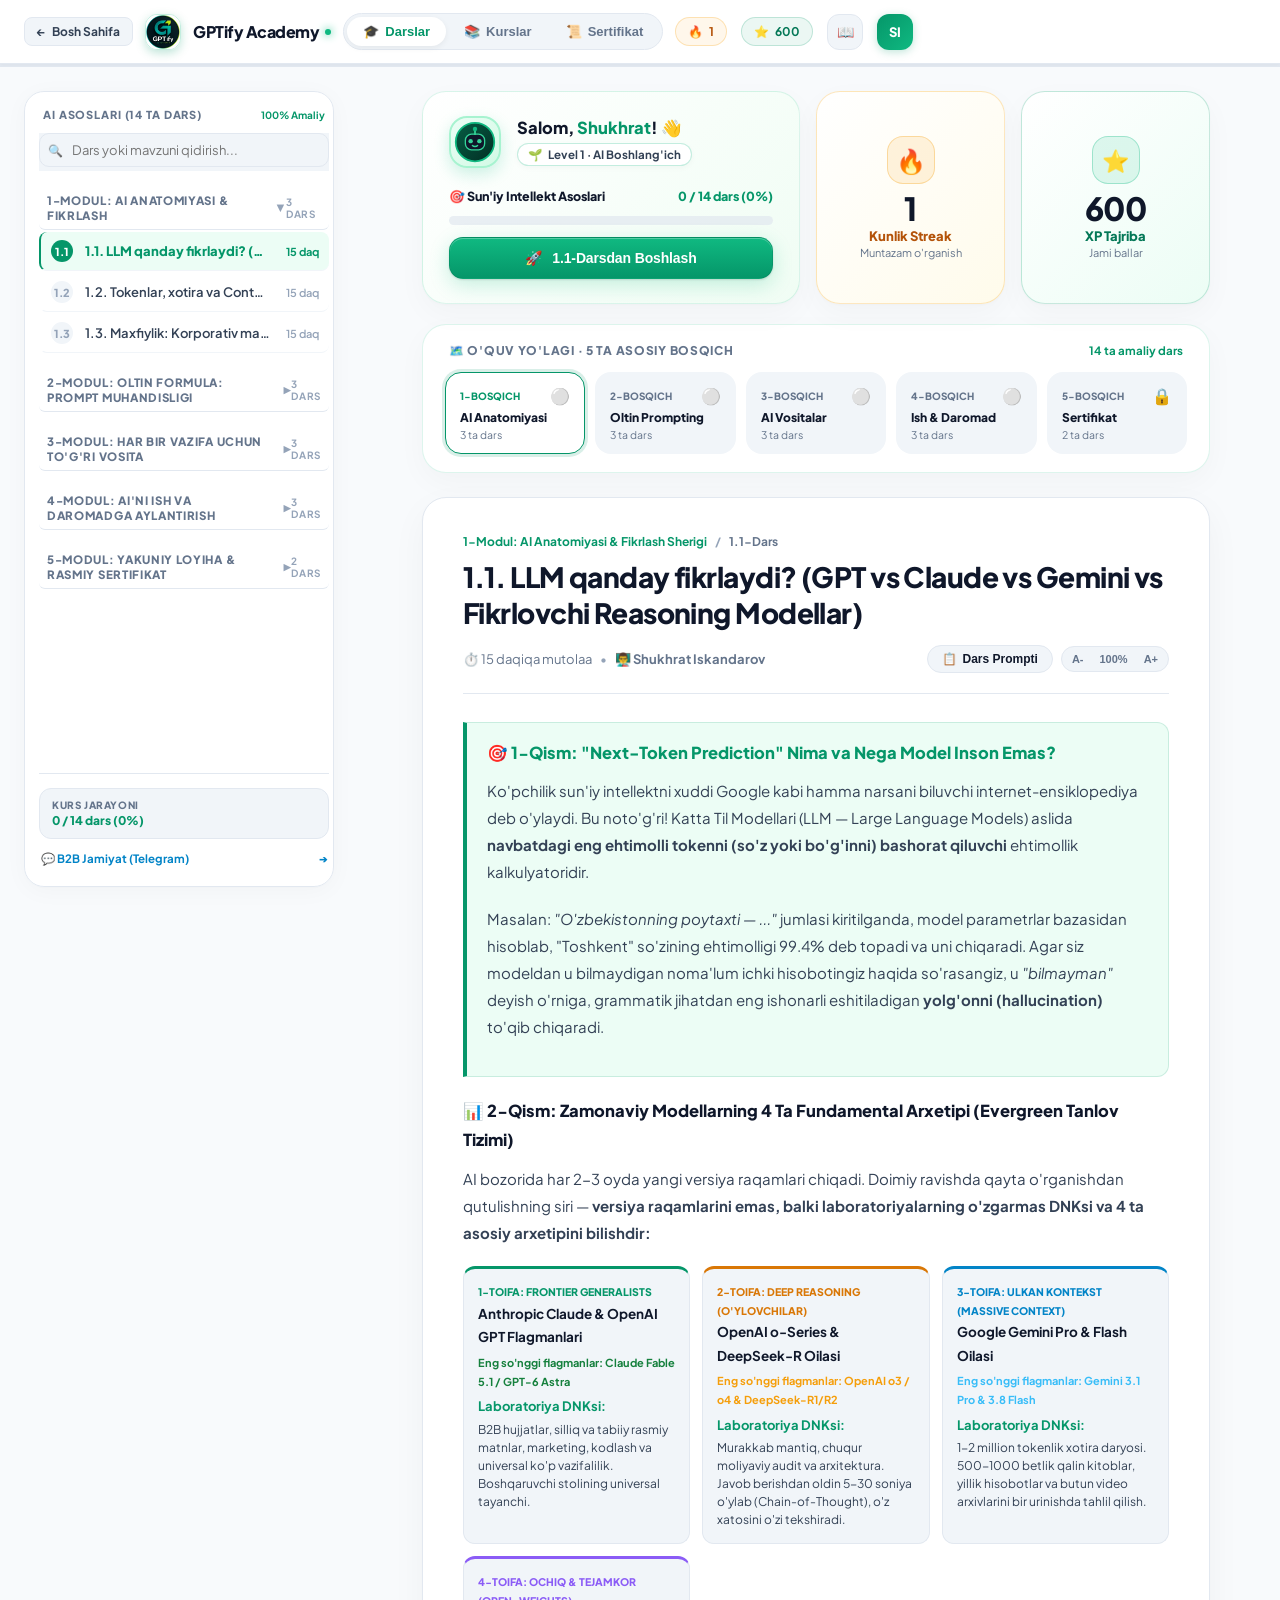
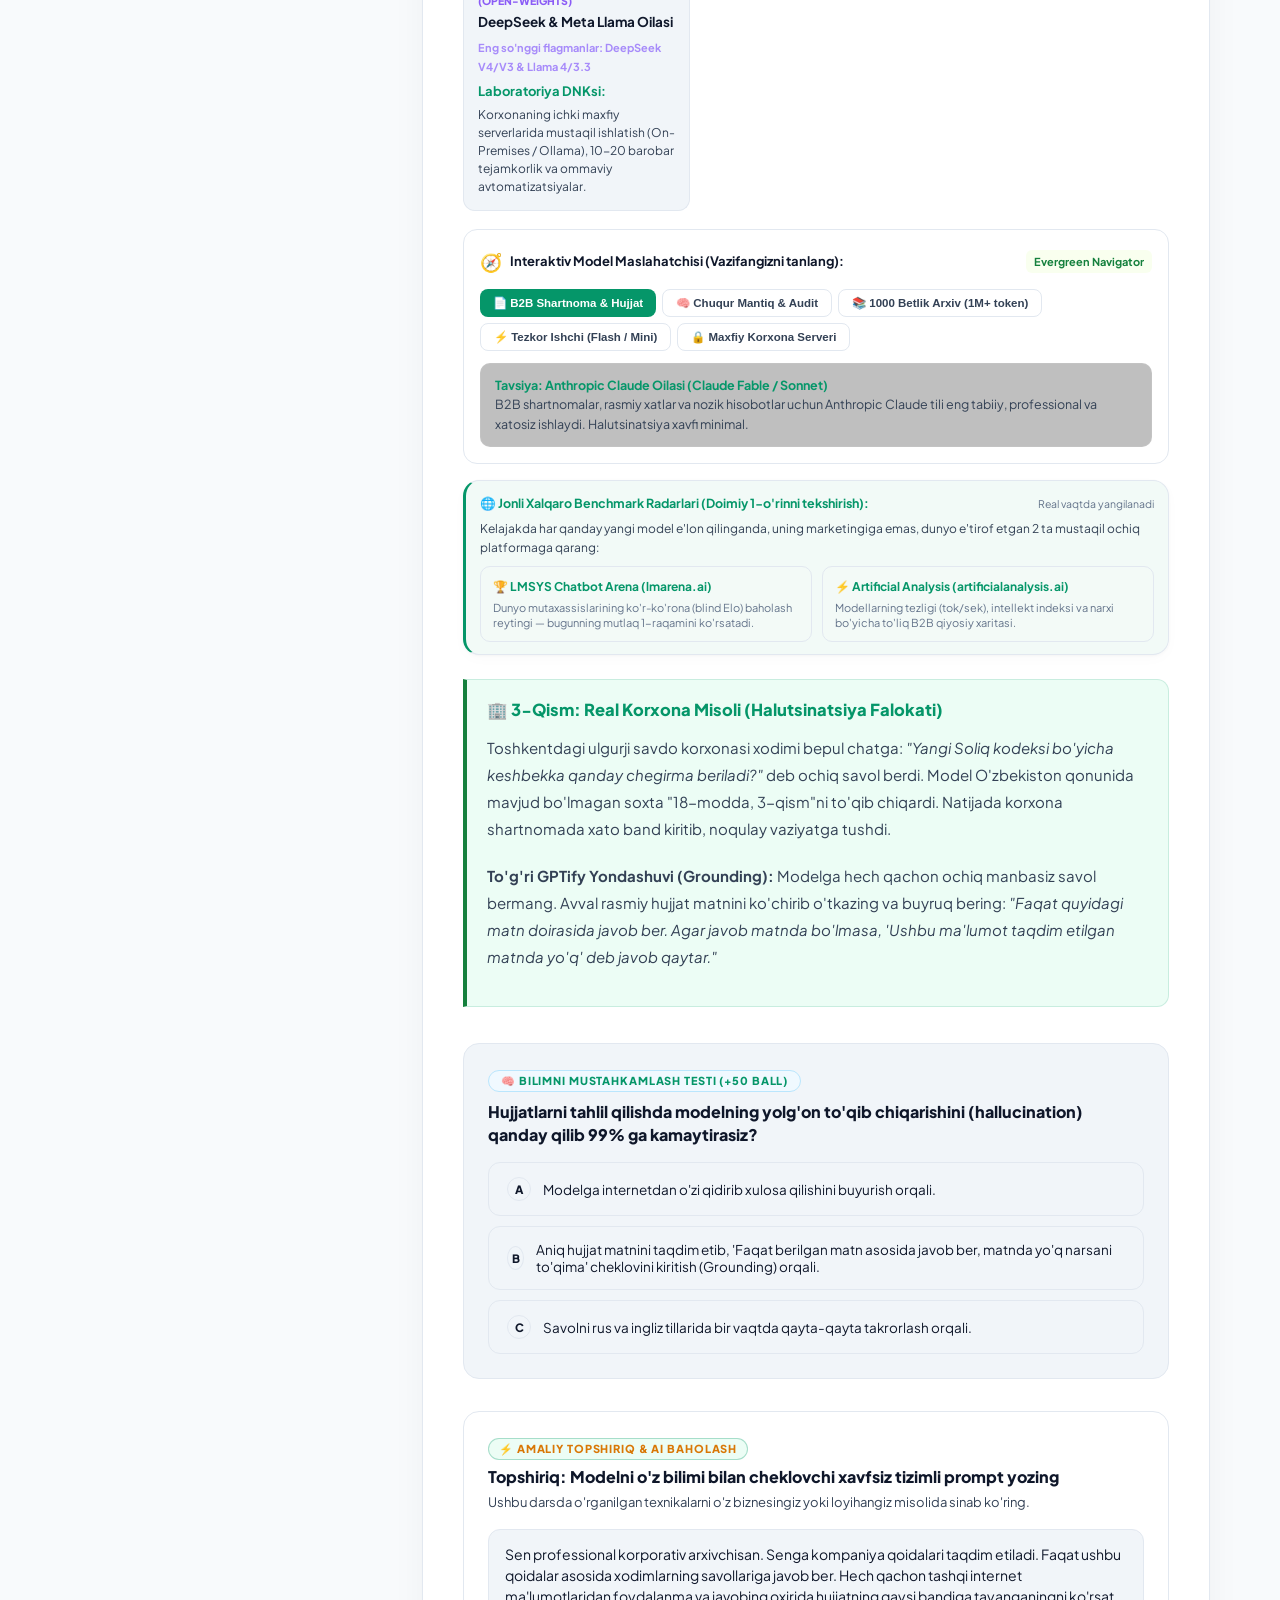
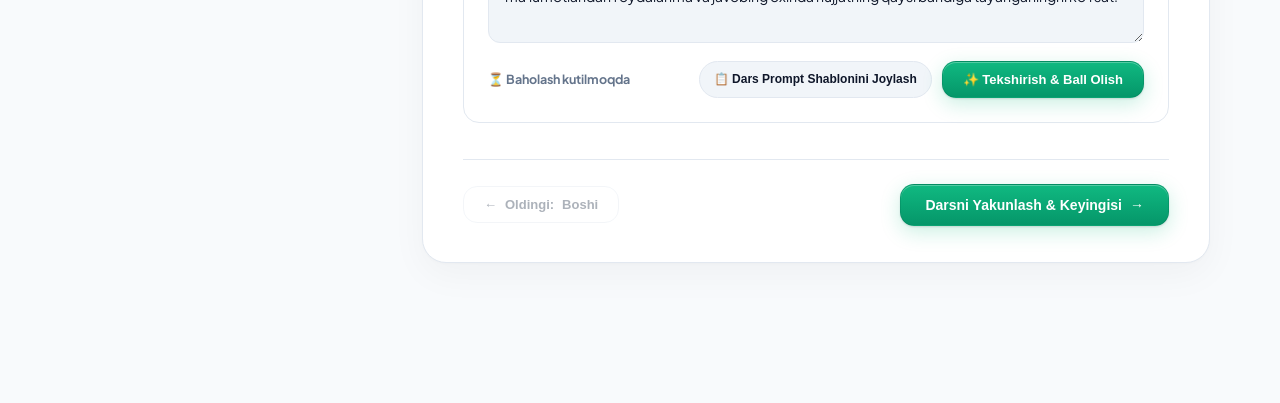
==== app.html @ e3b591b0 "feat: deploy Option B architecture (public B2B Landing Page at root + Gated Classroom LMS at app.htm" ====
<!DOCTYPE html>
<html lang="uz">
<head>
  <meta charset="UTF-8">
  <meta name="viewport" content="width=device-width, initial-scale=1.0, maximum-scale=1.0, user-scalable=no, viewport-fit=cover">
  <title>GPTify Academy — Amaliy Sun'iy Intellekt Kursi & B2B Trening</title>
  <!-- Telegram WebApp SDK -->
  <script async src="https://telegram.org/js/telegram-web-app.js"></script>
  <link rel="preconnect" href="https://fonts.googleapis.com">
  <link rel="preconnect" href="https://fonts.gstatic.com" crossorigin>
  <link href="https://fonts.googleapis.com/css2?family=Plus+Jakarta+Sans:wght@400;500;600;700;800;900&family=JetBrains+Mono:wght@400;500;700&display=swap" rel="stylesheet">
  <script src="assets/course_content.js"></script>
  <style>
    /* ==========================================================================
       GPTIFY ACADEMY LMS PLATFORM — STRIPE & LINEAR DOCS LIGHT THEME
       Ergonomically engineered for zero glare, zero eye-strain & high legibility
       ========================================================================== */
    :root {
      --bg-page: #f8fafc;           /* Slate 50 — soft daylight canvas */
      --bg-surface: #ffffff;        /* Crisp elevated cards & panels */
      --bg-subtle: #f1f5f9;         /* Slate 100 — secondary areas, inputs, sidebars */
      --bg-hover: #e2e8f0;          /* Slate 200 — hover states */
      --border: #e2e8f0;            /* 1px subtle divider */
      --border-accent: rgba(5, 150, 105, 0.35); /* Emerald accent border */
      
      --text: #0f172a;              /* Slate 900 — midnight slate, 14.2:1 AAA contrast */
      --text-secondary: #334155;    /* Slate 700 — comfortable reading body text */
      --text-muted: #64748b;        /* Slate 500 — captions, metadata */
      --text-dim: #94a3b8;          /* Slate 400 — placeholders & disabled */
      
      --brand-emerald: #059669;     /* Emerald 600 — primary B2B action & brand */
      --brand-emerald-dark: #047857;/* Emerald 700 — button hover */
      --brand-light: #ecfdf5;       /* Emerald 50 — soft green badges & callouts */
      --brand-text-on-emerald: #ffffff;
      
      --teal: #059669;
      --teal-light: #059669;
      --lime: #15803d;              /* Forest green for badges and indicators */
      --tg-blue: #0284c7;           /* Sky 600 for telegram/quizzes */
      --amber: #b45309;             /* Amber 700 */
      --rose: #e11d48;              /* Rose 600 */
      
      --card-shadow: 0 1px 3px rgba(0, 0, 0, 0.04), 0 4px 12px rgba(0, 0, 0, 0.02);
      --elev-shadow: 0 10px 30px rgba(0, 0, 0, 0.06);
    }

    /* 📖 WARM PAPER MODE (Substack & Medium Editorial Ivory) */
    body.warm-paper {
      --bg-page: #FAF9F5;
      --bg-surface: #FFFFFF;
      --bg-subtle: #F3F1EB;
      --bg-hover: #EBE8DE;
      --border: #E5E2D9;
      --border-accent: rgba(21, 128, 61, 0.35);
      --text: #1F1E1D;
      --text-secondary: #4A4640;
      --text-muted: #78746D;
      --brand-emerald: #15803D;
      --brand-emerald-dark: #166534;
      --brand-light: #F0FDF4;
      --teal: #15803D;
      --teal-light: #15803D;
      --lime: #15803D;
    }

    * { box-sizing: border-box; margin: 0; padding: 0; }
    body {
      font-family: 'Plus Jakarta Sans', -apple-system, BlinkMacSystemFont, 'Segoe UI', Roboto, sans-serif;
      background-color: var(--bg-page);
      color: var(--text);
      min-height: 100vh;
      display: flex;
      flex-direction: column;
      overflow-x: hidden;
      transition: background-color 0.25s ease, color 0.25s ease;
    }

    /* Top Platform Header */
    .top-nav {
      background: rgba(255, 255, 255, 0.95);
      border-bottom: 1px solid var(--border);
      padding: 12px 24px;
      position: sticky;
      top: 0;
      z-index: 100;
      backdrop-filter: blur(14px);
      box-shadow: 0 1px 4px rgba(0,0,0,0.03);
    }
    body.warm-paper .top-nav {
      background: rgba(250, 249, 245, 0.96);
    }
    .top-nav-inner {
      max-width: 1600px;
      margin: 0 auto;
      display: flex;
      justify-content: space-between;
      align-items: center;
      gap: 16px;
    }
    .brand { display: flex; align-items: center; gap: 10px; text-decoration: none; color: var(--text); }
    .brand-badge {
      width: 36px; height: 36px; border-radius: 10px;
      background: linear-gradient(135deg, var(--brand-emerald), #10b981);
      display: flex; align-items: center; justify-content: center; font-weight: 900; font-size: 17px; color: #ffffff;
      box-shadow: 0 2px 8px rgba(5, 150, 105, 0.25);
    }
    .course-title-pill {
      display: flex;
      align-items: center;
      gap: 10px;
      background: var(--bg-subtle);
      border: 1px solid var(--border);
      padding: 6px 14px;
      border-radius: 99px;
      font-size: 12.5px;
      color: var(--text);
    }
    .progress-bar-wrap {
      width: 130px;
      height: 6px;
      background: var(--border);
      border-radius: 99px;
      overflow: hidden;
    }
    .progress-fill {
      width: 45%;
      height: 100%;
      background: linear-gradient(90deg, var(--brand-emerald), #10b981);
      border-radius: 99px;
      transition: width 0.3s ease;
    }

    /* Tab Switcher */
    .portal-tabs {
      display: flex;
      gap: 6px;
    }
    .portal-tab-btn {
      background: transparent;
      border: 1px solid transparent;
      color: var(--text-muted);
      font-size: 13px;
      font-weight: 700;
      padding: 7px 14px;
      border-radius: 8px;
      cursor: pointer;
      transition: all 0.2s;
    }
    .portal-tab-btn.active {
      background: var(--brand-light);
      border-color: var(--border-accent);
      color: var(--brand-emerald);
      font-weight: 800;
    }
    .portal-tab-btn:hover:not(.active) { color: var(--text); background: var(--bg-subtle); }

    /* Layout (Sidebar + Lesson Area) */
    .main-layout {
      display: grid;
      grid-template-columns: 340px 1fr;
      flex: 1;
      max-width: 1680px;
      width: 100%;
      margin: 0 auto;
      transition: grid-template-columns 0.3s cubic-bezier(0.2, 0.8, 0.2, 1);
    }
    .main-layout.focus-mode {
      grid-template-columns: 0px 1fr;
    }
    .main-layout.focus-mode .curriculum-sidebar {
      display: none;
    }
    @media (max-width: 1024px) {
      .main-layout { grid-template-columns: 1fr; }
    }

    /* Reading Progress Bar (Sticky Top Indicator) */
    .reading-progress-track {
      position: sticky;
      top: 61px;
      left: 0;
      width: 100%;
      height: 3px;
      background: var(--border);
      z-index: 99;
    }
    .reading-progress-bar {
      height: 100%;
      width: 0%;
      background: linear-gradient(90deg, var(--brand-emerald), #10b981);
      box-shadow: 0 0 8px rgba(5, 150, 105, 0.4);
      transition: width 0.1s ease-out;
    }

    /* Left Curriculum Sidebar */
    .curriculum-sidebar {
      background: var(--bg-subtle);
      border-right: 1px solid var(--border);
      padding: 20px 16px;
      overflow-y: auto;
      max-height: calc(100vh - 65px);
    }
    .module-card {
      margin-bottom: 14px;
      border: 1px solid var(--border);
      border-radius: 12px;
      overflow: hidden;
      background: var(--bg-surface);
      box-shadow: var(--card-shadow);
      transition: border-color 0.2s, box-shadow 0.2s;
    }
    .module-card:hover {
      border-color: #cbd5e1;
      box-shadow: 0 2px 8px rgba(0,0,0,0.04);
    }
    .module-head {
      padding: 12px 14px;
      background: var(--bg-surface);
      border-bottom: 1px solid var(--border);
      font-size: 12px;
      font-weight: 800;
      color: var(--text);
      display: flex;
      justify-content: space-between;
      align-items: center;
      cursor: pointer;
      user-select: none;
      transition: background 0.2s;
    }
    .module-head:hover {
      background: var(--bg-page);
    }
    .module-arrow {
      font-size: 10px;
      color: var(--text-muted);
      transition: transform 0.25s ease;
      display: inline-block;
      margin-left: 6px;
    }
    .module-card.collapsed .module-arrow {
      transform: rotate(-90deg);
    }
    .module-card.collapsed .module-body {
      display: none;
    }
    .module-head span.tag {
      font-size: 10px;
      font-weight: 700;
      padding: 2px 7px;
      border-radius: 4px;
      background: var(--bg-subtle);
      color: var(--text-muted);
      border: 1px solid var(--border);
    }
    .lesson-item {
      padding: 11px 14px;
      font-size: 12.5px;
      display: flex;
      align-items: center;
      justify-content: space-between;
      gap: 10px;
      cursor: pointer;
      border-bottom: 1px solid var(--bg-subtle);
      color: var(--text-secondary);
      transition: all 0.15s;
    }
    .lesson-item:hover { background: var(--bg-subtle); color: var(--text); }
    .lesson-item.active {
      background: var(--brand-light);
      color: var(--brand-emerald);
      font-weight: 800;
      border-left: 3px solid var(--brand-emerald);
    }
    .lesson-item.done .lesson-icon { color: var(--brand-emerald); font-weight: 900; }
    .lesson-icon { font-size: 13px; }

    /* Center Lesson Workspace (Optimal Reading Column) */
    .lesson-workspace {
      padding: 28px 36px 90px;
      overflow-y: auto;
      max-height: calc(100vh - 65px);
      scroll-behavior: smooth;
      background: var(--bg-page);
    }
    @media (max-width: 768px) { .lesson-workspace { padding: 18px 14px 80px; } }
    
    .lesson-container {
      max-width: 900px;
      margin: 0 auto;
      width: 100%;
    }

    /* Top Verified Instructor Signature Bar */
    .instructor-signature-card {
      display: flex;
      justify-content: space-between;
      align-items: center;
      flex-wrap: wrap;
      gap: 14px;
      background: var(--bg-surface);
      border: 1px solid var(--border);
      border-radius: 14px;
      padding: 12px 18px;
      margin-bottom: 20px;
      box-shadow: var(--card-shadow);
    }
    .instructor-pill-group {
      display: flex;
      align-items: center;
      flex-wrap: wrap;
      gap: 16px;
    }
    .instructor-pill {
      display: flex;
      align-items: center;
      gap: 10px;
    }
    .instructor-avatar {
      width: 36px;
      height: 36px;
      border-radius: 50%;
      background: linear-gradient(135deg, var(--brand-emerald), var(--brand-emerald-dark));
      display: flex;
      align-items: center;
      justify-content: center;
      font-size: 12px;
      font-weight: 800;
      color: #ffffff;
      box-shadow: 0 2px 6px rgba(5, 150, 105, 0.25);
    }
    .instructor-name {
      font-size: 13px;
      font-weight: 800;
      color: var(--text);
      display: flex;
      align-items: center;
      gap: 6px;
    }
    .verified-check {
      display: inline-flex;
      align-items: center;
      justify-content: center;
      width: 15px;
      height: 15px;
      background: var(--brand-emerald);
      color: #ffffff;
      border-radius: 50%;
      font-size: 9px;
      font-weight: 900;
    }
    .instructor-role {
      font-size: 11px;
      color: var(--text-muted);
    }
    .brand-verif-badge {
      font-size: 11px;
      font-weight: 800;
      color: var(--brand-emerald);
      background: var(--brand-light);
      border: 1px solid var(--border-accent);
      padding: 4px 12px;
      border-radius: 99px;
      display: flex;
      align-items: center;
      gap: 6px;
    }

    /* Reader Controls Toolbar */
    .reader-toolbar {
      display: flex;
      justify-content: space-between;
      align-items: center;
      margin-bottom: 18px;
      padding: 10px 16px;
      background: var(--bg-surface);
      border: 1px solid var(--border);
      border-radius: 12px;
      box-shadow: var(--card-shadow);
      flex-wrap: wrap;
      gap: 10px;
    }
    .tool-btn {
      background: var(--bg-surface);
      border: 1px solid var(--border);
      color: var(--text-secondary);
      font-size: 12px;
      font-weight: 700;
      padding: 6px 13px;
      border-radius: 8px;
      cursor: pointer;
      transition: all 0.2s;
      display: inline-flex;
      align-items: center;
      gap: 6px;
    }
    .tool-btn:hover {
      background: var(--bg-subtle);
      color: var(--text);
      border-color: #cbd5e1;
    }
    .tool-btn.active {
      background: var(--brand-light);
      border-color: var(--border-accent);
      color: var(--brand-emerald);
      font-weight: 800;
    }

    /* Audio Listen Bar */
    .audio-listen-bar {
      background: var(--bg-surface);
      border: 1px solid var(--border-accent);
      border-radius: 14px;
      padding: 12px 20px;
      margin-bottom: 24px;
      display: flex;
      align-items: center;
      gap: 16px;
      box-shadow: var(--card-shadow);
    }
    .audio-play-btn {
      width: 40px;
      height: 40px;
      border-radius: 50%;
      background: linear-gradient(135deg, var(--brand-emerald), var(--brand-emerald-dark));
      border: none;
      color: #ffffff;
      display: flex;
      align-items: center;
      justify-content: center;
      font-size: 14px;
      cursor: pointer;
      box-shadow: 0 2px 8px rgba(5, 150, 105, 0.3);
      transition: all 0.2s;
      flex-shrink: 0;
    }
    .audio-play-btn:hover {
      transform: scale(1.05);
      box-shadow: 0 4px 12px rgba(5, 150, 105, 0.4);
    }
    .audio-progress-track {
      width: 100%;
      height: 6px;
      background: var(--border);
      border-radius: 99px;
      cursor: pointer;
      position: relative;
      overflow: hidden;
      margin: 6px 0 2px;
    }
    .audio-progress-fill {
      height: 100%;
      background: linear-gradient(90deg, var(--brand-emerald), #10b981);
      border-radius: 99px;
      transition: width 0.2s;
    }
    .audio-speed-badge {
      background: var(--bg-subtle);
      border: 1px solid var(--border);
      color: var(--text);
      font-size: 11px;
      font-weight: 800;
      padding: 5px 9px;
      border-radius: 6px;
      cursor: pointer;
      transition: background 0.2s;
    }
    .audio-speed-badge:hover {
      background: var(--bg-hover);
    }

    /* Storyboard Frame (Comic/Visual Guide) */
    .storyboard-frame {
      width: 100%;
      background: var(--bg-surface);
      border-radius: 18px;
      border: 1px solid var(--border);
      position: relative;
      overflow: hidden;
      box-shadow: var(--card-shadow);
      margin-bottom: 24px;
    }
    .storyboard-image-wrap {
      width: 100%;
      height: 380px;
      position: relative;
      overflow: hidden;
      background: #0f172a;
      display: flex;
      align-items: center;
      justify-content: center;
    }
    .storyboard-img {
      width: 100%;
      height: 100%;
      object-fit: cover;
      opacity: 0.94;
      transition: transform 0.4s ease;
    }
    .storyboard-overlay {
      position: absolute;
      inset: 0;
      background: linear-gradient(to top, rgba(15, 23, 42, 0.85) 15%, rgba(15, 23, 42, 0.25) 60%, transparent 100%);
      display: flex;
      flex-direction: column;
      justify-content: space-between;
      padding: 20px 24px;
    }
    .story-chip {
      font-size: 11px;
      font-weight: 800;
      text-transform: uppercase;
      letter-spacing: 0.1em;
      padding: 5px 12px;
      border-radius: 99px;
      background: rgba(255, 255, 255, 0.9);
      border: 1px solid rgba(255, 255, 255, 0.95);
      color: var(--brand-emerald-dark);
      display: inline-flex;
      align-items: center;
      gap: 6px;
      align-self: flex-start;
      box-shadow: 0 2px 8px rgba(0,0,0,0.1);
    }
    .story-dialogue-card {
      background: rgba(255, 255, 255, 0.96);
      border: 1px solid var(--border);
      border-radius: 14px;
      padding: 16px 20px;
      backdrop-filter: blur(12px);
      box-shadow: 0 8px 24px rgba(0, 0, 0, 0.12);
      max-width: 720px;
    }
    .story-dialogue-card p {
      color: #0f172a !important;
    }
    .story-stepper {
      display: flex;
      align-items: center;
      justify-content: space-between;
      gap: 12px;
      padding: 12px 20px;
      background: var(--bg-surface);
      border-top: 1px solid var(--border);
    }
    .step-dots {
      display: flex;
      gap: 6px;
    }
    .step-dot {
      width: 24px;
      height: 6px;
      border-radius: 4px;
      background: var(--border);
      cursor: pointer;
      transition: all 0.2s;
    }
    .step-dot.active {
      background: var(--brand-emerald);
      width: 38px;
    }

    /* Lesson Notes & Text */
    .lesson-head-row {
      display: flex;
      justify-content: space-between;
      align-items: flex-start;
      gap: 16px;
      margin-bottom: 16px;
    }
    .lesson-title { font-size: 24px; font-weight: 900; letter-spacing: -0.02em; color: var(--text); }
    .lesson-meta { font-size: 13px; color: var(--text-muted); margin-top: 4px; }
    
    .notes-box {
      background: var(--bg-surface);
      border: 1px solid var(--border);
      border-radius: 16px;
      padding: 24px;
      margin-bottom: 24px;
      line-height: 1.7;
      box-shadow: var(--card-shadow);
    }
    .notes-box h3 { font-size: 16px; font-weight: 800; color: var(--text); margin-bottom: 12px; display: flex; align-items: center; gap: 8px; }
    .notes-box ul { padding-left: 20px; display: flex; flex-direction: column; gap: 8px; font-size: 14px; color: var(--text-secondary); }
    .notes-box li b { color: var(--text); }

    /* Interactive Homework / Assignment Sandbox */
    .homework-box {
      background: var(--bg-surface);
      border: 1px solid var(--border-accent);
      border-radius: 18px;
      padding: 26px;
      margin-bottom: 24px;
      box-shadow: var(--card-shadow);
    }
    .homework-badge {
      font-size: 11px;
      font-weight: 800;
      color: var(--brand-emerald);
      background: var(--brand-light);
      border: 1px solid var(--border-accent);
      padding: 3px 10px;
      border-radius: 99px;
      display: inline-block;
      margin-bottom: 8px;
    }
    textarea.hw-input {
      width: 100%;
      height: 120px;
      background: var(--bg-subtle);
      border: 1px solid var(--border);
      border-radius: 12px;
      padding: 14px 16px;
      color: var(--text);
      font-family: inherit;
      font-size: 13.5px;
      line-height: 1.5;
      margin: 12px 0;
      resize: none;
      transition: border-color 0.2s, background 0.2s;
    }
    textarea.hw-input:focus { outline: none; border-color: var(--brand-emerald); background: #ffffff; }

    .btn-complete-lesson {
      background: linear-gradient(135deg, var(--brand-emerald), var(--brand-emerald-dark));
      color: #ffffff;
      border: none;
      font-weight: 800;
      font-size: 13.5px;
      padding: 12px 24px;
      border-radius: 12px;
      cursor: pointer;
      display: inline-flex;
      align-items: center;
      gap: 8px;
      box-shadow: 0 2px 8px rgba(5, 150, 105, 0.25);
      transition: all 0.2s;
    }
    .btn-complete-lesson:hover { transform: translateY(-1px); box-shadow: 0 4px 14px rgba(5, 150, 105, 0.35); }
    .btn-download-res {
      background: var(--bg-surface);
      border: 1px solid var(--border);
      color: var(--text);
      font-weight: 700;
      font-size: 13px;
      padding: 12px 20px;
      border-radius: 12px;
      cursor: pointer;
      display: inline-flex;
      align-items: center;
      gap: 6px;
      box-shadow: var(--card-shadow);
      transition: all 0.2s;
    }
    .btn-download-res:hover { background: var(--bg-subtle); border-color: #cbd5e1; }

    /* Time Budget Breakdown Bar */
    .time-budget-bar {
      display: flex;
      align-items: center;
      flex-wrap: wrap;
      gap: 12px;
      background: var(--bg-surface);
      border: 1px solid var(--border);
      border-radius: 12px;
      padding: 10px 16px;
      margin-bottom: 22px;
      font-size: 13px;
      color: var(--text-secondary);
      box-shadow: var(--card-shadow);
    }
    .time-budget-badge {
      font-size: 10px;
      font-weight: 800;
      color: var(--brand-emerald);
      background: var(--brand-light);
      border: 1px solid var(--border-accent);
      padding: 2px 8px;
      border-radius: 99px;
      text-transform: uppercase;
    }

    /* Deep Dive Long-Form Reading Section */
    .deep-dive-card {
      background: var(--bg-surface);
      border: 1px solid var(--border);
      border-radius: 18px;
      padding: 32px;
      margin-bottom: 24px;
      line-height: 1.8;
      box-shadow: var(--card-shadow);
    }
    .deep-dive-header {
      display: flex;
      justify-content: space-between;
      align-items: center;
      flex-wrap: wrap;
      gap: 10px;
      margin-bottom: 20px;
      padding-bottom: 14px;
      border-bottom: 1px solid var(--border);
    }
    .deep-dive-badge {
      font-size: 11px;
      font-weight: 800;
      color: var(--brand-emerald);
      background: var(--brand-light);
      border: 1px solid var(--border-accent);
      padding: 4px 12px;
      border-radius: 99px;
      letter-spacing: 0.05em;
    }
    .deep-dive-article h4 {
      font-size: 16.5px;
      font-weight: 800;
      color: var(--text);
      margin-top: 22px;
      margin-bottom: 10px;
      display: flex;
      align-items: center;
      gap: 8px;
    }
    .deep-dive-article p {
      color: var(--text-secondary);
      font-size: 15px;
      margin-bottom: 14px;
      line-height: 1.8;
    }
    .deep-dive-article ul {
      padding-left: 20px;
      margin-bottom: 14px;
      font-size: 14.5px;
      color: var(--text-secondary);
      display: flex;
      flex-direction: column;
      gap: 8px;
    }
    .deep-dive-article .case-callout {
      background: var(--brand-light);
      border-left: 4px solid var(--brand-emerald);
      border-radius: 0 12px 12px 0;
      padding: 16px 20px;
      margin: 18px 0;
      font-size: 14.5px;
      line-height: 1.7;
      color: #064e3b;
      border-top: 1px solid rgba(5, 150, 105, 0.15);
      border-right: 1px solid rgba(5, 150, 105, 0.15);
      border-bottom: 1px solid rgba(5, 150, 105, 0.15);
    }
    .deep-dive-article .matrix-grid {
      display: grid;
      grid-template-columns: repeat(auto-fit, minmax(220px, 1fr));
      gap: 12px;
      margin: 18px 0;
    }
    .deep-dive-article .matrix-col {
      background: var(--bg-subtle);
      border: 1px solid var(--border);
      border-radius: 12px;
      padding: 14px;
    }
    .deep-dive-article .matrix-col b {
      display: block;
      font-size: 13px;
      color: var(--brand-emerald);
      margin-bottom: 4px;
    }

    /* Interactive Quiz Section */
    .quiz-card {
      background: var(--bg-surface);
      border: 1px solid #bae6fd;
      border-radius: 18px;
      padding: 26px;
      margin-bottom: 24px;
      box-shadow: 0 4px 16px rgba(2, 132, 199, 0.05);
    }
    .quiz-badge {
      font-size: 11px;
      font-weight: 800;
      color: var(--tg-blue);
      background: #f0f9ff;
      border: 1px solid #bae6fd;
      padding: 3px 12px;
      border-radius: 99px;
      display: inline-block;
      margin-bottom: 12px;
      letter-spacing: 0.05em;
    }
    .quiz-question {
      font-size: 16px;
      font-weight: 800;
      color: var(--text);
      margin-bottom: 18px;
      line-height: 1.5;
    }
    .quiz-options {
      display: flex;
      flex-direction: column;
      gap: 10px;
      margin-bottom: 18px;
    }
    .quiz-option-btn {
      background: var(--bg-subtle);
      border: 1px solid var(--border);
      border-radius: 12px;
      padding: 14px 18px;
      color: var(--text);
      font-size: 13.5px;
      text-align: left;
      cursor: pointer;
      transition: all 0.15s;
      display: flex;
      align-items: center;
      justify-content: space-between;
      font-family: inherit;
    }
    .quiz-option-btn:hover:not(.disabled) {
      background: #ffffff;
      border-color: var(--brand-emerald);
      box-shadow: 0 2px 6px rgba(0,0,0,0.04);
      transform: translateX(2px);
    }
    .quiz-option-btn.selected-correct {
      background: var(--brand-light) !important;
      border-color: var(--brand-emerald) !important;
      color: #065f46 !important;
      font-weight: 700;
      box-shadow: 0 2px 8px rgba(5, 150, 105, 0.15);
    }
    .quiz-option-btn.selected-wrong {
      background: #fef2f2 !important;
      border-color: #ef4444 !important;
      color: #991b1b !important;
      font-weight: 700;
    }
    .quiz-feedback {
      display: none;
      border-radius: 12px;
      padding: 16px 20px;
      font-size: 13.5px;
      line-height: 1.6;
      animation: fadeIn 0.3s ease-in-out;
    }
    .quiz-feedback.show {
      display: block;
    }
    @keyframes fadeIn {
      from { opacity: 0; transform: translateY(6px); }
      to { opacity: 1; transform: translateY(0); }
    }

    /* Lesson Navigation Footer */
    .lesson-nav-footer {
      display: flex;
      justify-content: space-between;
      align-items: center;
      gap: 16px;
      margin-top: 36px;
      padding-top: 24px;
      border-top: 1px solid var(--border);
      flex-wrap: wrap;
    }
    .btn-lesson-nav {
      background: var(--bg-surface);
      border: 1px solid var(--border);
      border-radius: 12px;
      padding: 12px 18px;
      display: flex;
      align-items: center;
      gap: 12px;
      cursor: pointer;
      color: var(--text);
      text-decoration: none;
      transition: all 0.2s;
      min-width: 200px;
      font-family: inherit;
      box-shadow: var(--card-shadow);
    }
    .btn-lesson-nav:hover:not(:disabled) {
      background: var(--bg-subtle);
      border-color: var(--brand-emerald);
      transform: translateY(-1px);
    }
    .btn-lesson-nav:disabled {
      opacity: 0.4;
      cursor: not-allowed;
    }

    /* Scorecard modal / banner */
    .scorecard-banner {
      background: var(--brand-light);
      border: 1px solid #a7f3d0;
      border-radius: 14px;
      padding: 16px 20px;
      margin-top: 14px;
      display: none;
      animation: fadeIn 0.3s ease-in-out;
      color: #064e3b;
    }
    .scorecard-banner.show {
      display: block;
    }

    /* Other Views (Library, Corporate, Certificate) */
    .tab-view { display: none; padding: 24px; }
    .tab-view.active { display: block; }

    #toast {
      position: fixed; bottom: 24px; right: 24px;
      background: #0f172a; border: 1px solid var(--brand-emerald);
      color: #ffffff; padding: 12px 20px; border-radius: 12px;
      font-size: 13px; font-weight: 700; opacity: 0;
      transform: translateY(20px); transition: all 0.3s;
      z-index: 9999; box-shadow: 0 10px 30px rgba(0, 0, 0, 0.15); pointer-events: none;
    }
    #toast.show { opacity: 1; transform: translateY(0); }

    /* Mobile Drawer & Search Styles */
    .mobile-curriculum-bar {
      display: none;
      padding: 10px 16px;
      background: var(--bg-surface);
      border-bottom: 1px solid var(--border);
      justify-content: space-between;
      align-items: center;
    }
    .btn-mobile-drawer {
      display: inline-flex;
      align-items: center;
      gap: 8px;
      background: var(--bg-subtle);
      border: 1px solid var(--border);
      padding: 8px 14px;
      border-radius: 8px;
      font-size: 12.5px;
      font-weight: 700;
      color: var(--text);
      cursor: pointer;
    }
    .sidebar-search-wrap {
      margin-bottom: 12px;
      position: sticky;
      top: 0;
      z-index: 10;
      background: var(--bg-subtle);
      padding-bottom: 4px;
    }
    .sidebar-search-input {
      width: 100%;
      padding: 8px 30px 8px 28px;
      background: var(--bg-surface);
      border: 1px solid var(--border);
      border-radius: 8px;
      font-size: 12px;
      color: var(--text);
      outline: none;
      transition: all 0.2s;
      font-family: inherit;
    }
    .sidebar-search-input:focus {
      border-color: var(--brand-emerald);
      box-shadow: 0 0 0 2px rgba(5, 150, 105, 0.15);
      background: #ffffff;
    }

    @media (max-width: 1024px) {
      .mobile-curriculum-bar { display: flex; }
      .main-layout { grid-template-columns: 1fr; position: relative; }
      .curriculum-sidebar {
        position: fixed;
        top: 61px;
        left: -350px;
        width: 320px;
        height: calc(100vh - 61px);
        max-height: calc(100vh - 61px);
        z-index: 500;
        box-shadow: 0 10px 30px rgba(0,0,0,0.15);
        transition: left 0.3s cubic-bezier(0.2, 0.8, 0.2, 1);
        background: var(--bg-surface);
      }
      .curriculum-sidebar.mobile-open {
        left: 0;
      }
      .sidebar-backdrop {
        display: none;
        position: fixed;
        inset: 0;
        top: 61px;
        background: rgba(15, 23, 42, 0.45);
        backdrop-filter: blur(4px);
        z-index: 490;
      }
      .sidebar-backdrop.show { display: block; }
    }

    /* Prompt Preview Modal */
    .prompt-modal-backdrop {
      display: none;
      position: fixed;
      inset: 0;
      background: rgba(15, 23, 42, 0.5);
      backdrop-filter: blur(4px);
      z-index: 9990;
      align-items: center;
      justify-content: center;
      padding: 20px;
    }
    .prompt-modal-backdrop.show {
      display: flex;
    }
    .prompt-modal-card {
      background: var(--bg-surface);
      border: 1px solid var(--border);
      border-radius: 18px;
      max-width: 620px;
      width: 100%;
      padding: 24px;
      box-shadow: var(--elev-shadow);
      animation: fadeIn 0.25s ease-in-out;
    }
    .prompt-code-box {
      background: var(--bg-subtle);
      border: 1px solid var(--border);
      border-radius: 12px;
      padding: 14px;
      font-family: 'JetBrains Mono', monospace;
      font-size: 12.5px;
      color: var(--text);
      line-height: 1.6;
      white-space: pre-wrap;
      word-break: break-word;
      max-height: 240px;
      overflow-y: auto;
    }

    /* Solved Quiz Badge */
    .quiz-solved-tag {
      display: inline-flex;
      align-items: center;
      gap: 6px;
      font-size: 11px;
      font-weight: 800;
      color: var(--brand-emerald);
      background: var(--brand-light);
      border: 1px solid var(--border-accent);
      padding: 3px 10px;
      border-radius: 99px;
      margin-left: 8px;
    }
  
    /* --- PRINT STYLES FOR OFFICIAL CERTIFICATE EXPORT --- */
    @media print {
      body {
        background: #ffffff !important;
        color: #000000 !important;
        padding: 0 !important;
        margin: 0 !important;
      }
      .top-nav, .curriculum-sidebar, .reading-progress-track, .mobile-curriculum-bar,
      .lesson-header, .portal-tabs, .btn-mobile-drawer, #viewClassroom, #viewLibrary, #viewCorporate,
      .cert-customizer-box, .cert-actions-bar, #toast, #confettiCanvas, .tab-view:not(#viewCertificate) {
        display: none !important;
      }
      #viewCertificate {
        display: block !important;
        max-width: 100% !important;
        padding: 0 !important;
        margin: 0 !important;
      }
      #certificateCardPreview {
        box-shadow: none !important;
        border: 3px solid #065f46 !important;
        page-break-inside: avoid !important;
        width: 100% !important;
        max-width: 100% !important;
        margin: 0 auto !important;
        padding: 36px 40px !important;
      }
      @page {
        size: landscape;
        margin: 0.8cm;
      }
    }

    /* Certificate Customizer & Action Styles */
    .cert-customizer-box {
      background: var(--bg-surface);
      border: 1px solid var(--border);
      border-radius: 16px;
      padding: 18px 24px;
      margin-bottom: 24px;
      display: flex;
      align-items: center;
      justify-content: space-between;
      gap: 16px;
      flex-wrap: wrap;
      box-shadow: var(--card-shadow);
    }
    .cert-name-input {
      background: var(--bg-card);
      border: 1.5px solid var(--border-accent);
      border-radius: 10px;
      padding: 9px 16px;
      font-size: 14.5px;
      font-weight: 700;
      color: var(--text);
      min-width: 260px;
      transition: all 0.2s;
    }
    .cert-name-input:focus {
      outline: none;
      border-color: var(--brand-emerald);
      box-shadow: 0 0 0 3px rgba(5, 150, 105, 0.15);
    }
    .cert-actions-bar {
      display: flex;
      gap: 12px;
      justify-content: center;
      flex-wrap: wrap;
      margin-top: 24px;
    }
    .btn-cert-primary {
      background: linear-gradient(180deg, #10b981 0%, #059669 100%);
      color: #ffffff !important;
      border: 1px solid rgba(4, 120, 87, 0.35);
      border-radius: 14px;
      padding: 12px 24px;
      font-size: 13.5px;
      font-weight: 700;
      cursor: pointer;
      display: inline-flex;
      align-items: center;
      gap: 8px;
      box-shadow: 0 1px 2px rgba(18, 17, 30, 0.12), inset 0 1px 0 rgba(255, 255, 255, 0.28), 0 6px 20px rgba(16, 185, 129, 0.22);
      transition: all 0.18s cubic-bezier(0.16, 1, 0.3, 1);
      user-select: none;
    }
    .btn-cert-primary:hover {
      transform: translateY(-1px);
      box-shadow: 0 2px 4px rgba(18, 17, 30, 0.14), inset 0 1px 0 rgba(255, 255, 255, 0.36), 0 10px 24px rgba(16, 185, 129, 0.3);
    }
    .btn-cert-primary:active {
      transform: scale(0.975);
      box-shadow: 0 1px 2px rgba(18, 17, 30, 0.1), inset 0 1px 0 rgba(255, 255, 255, 0.2);
    }
    .btn-cert-secondary {
      background: var(--bg-surface);
      color: var(--text);
      border: 1px solid var(--border);
      border-radius: 14px;
      padding: 12px 20px;
      font-size: 13.5px;
      font-weight: 700;
      cursor: pointer;
      display: inline-flex;
      align-items: center;
      gap: 8px;
      box-shadow: 0 1px 2px rgba(0, 0, 0, 0.04), inset 0 1px 0 rgba(255, 255, 255, 0.8);
      transition: all 0.18s cubic-bezier(0.16, 1, 0.3, 1);
      user-select: none;
    }
    .btn-cert-secondary:hover {
      transform: translateY(-1px);
      background: var(--bg-subtle);
      border-color: #cbd5e1;
      box-shadow: 0 3px 8px rgba(0, 0, 0, 0.06);
    }
    .btn-cert-secondary:active {
      transform: scale(0.975);
    }
    .btn-cert-telegram {
      background: linear-gradient(135deg, #229ED9, #0088cc);
      color: #ffffff;
      border: none;
      border-radius: 12px;
      padding: 12px 22px;
      font-size: 13.5px;
      font-weight: 800;
      cursor: pointer;
      display: inline-flex;
      align-items: center;
      gap: 8px;
      box-shadow: 0 4px 14px rgba(0, 136, 204, 0.28);
      transition: all 0.2s ease;
    }
    .btn-cert-telegram:hover {
      transform: translateY(-1.5px);
      box-shadow: 0 6px 20px rgba(0, 136, 204, 0.38);
    }
    .btn-cert-linkedin {
      background: #0A66C2;
      color: #ffffff;
      border: none;
      border-radius: 12px;
      padding: 12px 20px;
      font-size: 13.5px;
      font-weight: 700;
      cursor: pointer;
      display: inline-flex;
      align-items: center;
      gap: 8px;
      transition: all 0.2s ease;
    }
    .btn-cert-linkedin:hover {
      transform: translateY(-1.5px);
    }

    /* Confetti Canvas */
    #confettiCanvas {
      position: fixed;
      top: 0;
      left: 0;
      width: 100vw;
      height: 100vh;
      pointer-events: none;
      z-index: 999999;
      display: none;
    }

  
    /* ==========================================================================
       MODERN 2026 REFORGE & LINEAR DESIGN SYSTEM
       Engineered for elite clarity, zero eye strain, and effortless learning
       ========================================================================== */
    :root {
      --bg-page: #F8FAFC;
      --bg-surface: #FFFFFF;
      --bg-subtle: #F1F5F9;
      --bg-hover: #E2E8F0;
      --border: #E2E8F0;
      --border-accent: rgba(5, 150, 105, 0.3);
      
      --text: #0F172A;
      --text-secondary: #334155;
      --text-muted: #64748B;
      --text-dim: #94A3B8;
      
      --brand-emerald: #059669;
      --brand-emerald-dark: #047857;
      --brand-light: #ECFDF5;
      
      --card-shadow: 0 1px 3px rgba(0,0,0,0.03), 0 4px 14px rgba(0,0,0,0.02);
      --elev-shadow: 0 10px 30px rgba(0,0,0,0.05);
      --radius-sm: 8px;
      --radius-md: 12px;
      --radius-lg: 16px;
      --radius-full: 9999px;
    }

    body {
      background: var(--bg-page);
      color: var(--text);
      font-family: 'Plus Jakarta Sans', -apple-system, BlinkMacSystemFont, 'Segoe UI', Roboto, sans-serif;
      margin: 0;
      padding: 0;
      -webkit-font-smoothing: antialiased;
    }

    /* --- TOP NAVIGATION --- */
    .top-nav {
      position: sticky;
      top: 0;
      z-index: 1000;
      background: rgba(255, 255, 255, 0.94);
      backdrop-filter: blur(12px);
      -webkit-backdrop-filter: blur(12px);
      border-bottom: 1px solid var(--border);
      height: 64px;
      display: flex;
      align-items: center;
      padding: 0 24px;
    }
    body.warm-paper .top-nav {
      background: rgba(250, 249, 245, 0.94);
    }
    .top-nav-inner {
      max-width: 1440px;
      width: 100%;
      margin: 0 auto;
      display: flex;
      align-items: center;
      justify-content: space-between;
      gap: 20px;
    }
    .brand {
      display: flex;
      align-items: center;
      gap: 12px;
      text-decoration: none;
      color: inherit;
    }
    .brand-badge {
      width: 36px;
      height: 36px;
      border-radius: var(--radius-md);
      background: linear-gradient(135deg, var(--brand-emerald), #047857);
      color: #ffffff;
      display: flex;
      align-items: center;
      justify-content: center;
      font-weight: 900;
      font-size: 18px;
      box-shadow: 0 2px 8px rgba(5, 150, 105, 0.28);
    }
    .badge-b2b {
      font-size: 9.5px;
      font-weight: 800;
      background: var(--brand-light);
      color: var(--brand-emerald);
      border: 1px solid var(--border-accent);
      padding: 2px 7px;
      border-radius: var(--radius-full);
      letter-spacing: 0.05em;
    }

    /* Segmented Navigation Tabs */
    .portal-tabs {
      display: flex;
      align-items: center;
      background: var(--bg-subtle);
      border: 1px solid var(--border);
      padding: 3px;
      border-radius: var(--radius-full);
      gap: 2px;
    }
    .portal-tab-btn {
      background: transparent;
      border: none;
      padding: 7px 16px;
      border-radius: var(--radius-full);
      font-size: 13px;
      font-weight: 700;
      color: var(--text-muted);
      cursor: pointer;
      display: flex;
      align-items: center;
      gap: 6px;
      transition: all 0.2s cubic-bezier(0.16, 1, 0.3, 1);
    }
    .portal-tab-btn:hover {
      color: var(--text);
    }
    .portal-tab-btn.active {
      background: var(--bg-surface);
      color: var(--brand-emerald);
      box-shadow: 0 2px 6px rgba(0,0,0,0.06);
      font-weight: 800;
    }

    /* Nav Right Utilities Cluster */
    .nav-right-cluster {
      display: flex;
      align-items: center;
      gap: 14px;
    }
    .nav-progress-pill {
      display: flex;
      align-items: center;
      gap: 10px;
      background: var(--bg-subtle);
      border: 1px solid var(--border);
      padding: 6px 14px;
      border-radius: var(--radius-full);
      font-size: 12px;
      font-weight: 700;
      color: var(--text);
    }
    .nav-progress-track {
      width: 70px;
      height: 6px;
      background: #CBD5E1;
      border-radius: 99px;
      overflow: hidden;
    }
    .nav-progress-fill {
      height: 100%;
      background: var(--brand-emerald);
      border-radius: 99px;
      transition: width 0.3s ease;
    }
    .btn-warm-toggle {
      background: var(--bg-surface);
      border: 1px solid var(--border);
      border-radius: var(--radius-full);
      padding: 6px 12px;
      font-size: 12px;
      font-weight: 700;
      color: var(--text);
      cursor: pointer;
      display: flex;
      align-items: center;
      gap: 6px;
      transition: all 0.2s;
    }
    .btn-warm-toggle:hover {
      border-color: var(--brand-emerald);
    }
    .btn-warm-toggle.active {
      background: #FAF9F5;
      border-color: #D97706;
      color: #B45309;
    }
    .nav-profile-pill {
      display: flex;
      align-items: center;
      gap: 8px;
      cursor: pointer;
      padding: 3px 8px 3px 4px;
      border-radius: var(--radius-full);
      transition: background 0.2s;
    }
    .nav-profile-pill:hover {
      background: var(--bg-subtle);
    }
    .nav-avatar {
      width: 32px;
      height: 32px;
      border-radius: 50%;
      background: linear-gradient(135deg, var(--brand-emerald), #047857);
      color: #ffffff;
      display: flex;
      align-items: center;
      justify-content: center;
      font-size: 12px;
      font-weight: 800;
    }
    .nav-user-text {
      text-align: left;
      line-height: 1.25;
    }
    .nav-user-name {
      font-size: 12px;
      font-weight: 800;
      color: var(--text);
    }
    .nav-user-score {
      font-size: 10.5px;
      font-weight: 800;
      color: #D97706;
    }

    /* --- ROADMAP & ONBOARDING HERO --- */
    .roadmap-hero-card {
      background: linear-gradient(135deg, #FFFFFF 0%, #F8FAFC 100%);
      border: 1px solid var(--border);
      border-radius: var(--radius-lg);
      padding: 24px 28px;
      margin-bottom: 24px;
      box-shadow: var(--card-shadow);
      position: relative;
    }
    body.warm-paper .roadmap-hero-card {
      background: linear-gradient(135deg, #FFFFFF 0%, #FAF9F5 100%);
    }
    .roadmap-eyebrow {
      display: inline-flex;
      align-items: center;
      gap: 6px;
      font-size: 11px;
      font-weight: 800;
      color: var(--brand-emerald);
      letter-spacing: 0.1em;
      margin-bottom: 8px;
    }
    .roadmap-title {
      font-size: 20px;
      font-weight: 900;
      color: var(--text);
      margin: 0 0 6px 0;
      letter-spacing: -0.01em;
    }
    .roadmap-desc {
      font-size: 13.5px;
      color: var(--text-secondary);
      margin: 0 0 20px 0;
      max-width: 720px;
      line-height: 1.55;
    }
    .btn-dismiss-roadmap {
      background: transparent;
      border: none;
      color: var(--text-muted);
      cursor: pointer;
      font-size: 16px;
      padding: 4px;
      border-radius: 6px;
    }
    .btn-dismiss-roadmap:hover {
      color: var(--text);
      background: var(--bg-hover);
    }
    .roadmap-milestones-grid {
      display: grid;
      grid-template-columns: repeat(5, 1fr);
      gap: 10px;
      margin-bottom: 18px;
    }
    @media (max-width: 1024px) {
      .roadmap-milestones-grid {
        grid-template-columns: repeat(2, 1fr);
      }
    }
    .milestone-box {
      background: var(--bg-surface);
      border: 1px solid var(--border);
      border-radius: var(--radius-md);
      padding: 12px 14px;
      cursor: pointer;
      transition: all 0.2s ease;
    }
    .milestone-box:hover {
      border-color: var(--brand-emerald);
      transform: translateY(-2px);
      box-shadow: 0 4px 12px rgba(5, 150, 105, 0.08);
    }
    .milestone-box.active {
      border-color: var(--brand-emerald);
      background: var(--brand-light);
    }
    .milestone-num {
      font-size: 10px;
      font-weight: 800;
      text-transform: uppercase;
      letter-spacing: 0.06em;
      color: var(--brand-emerald);
      margin-bottom: 4px;
    }
    .milestone-name {
      font-size: 12px;
      font-weight: 800;
      color: var(--text);
      line-height: 1.35;
      margin-bottom: 4px;
    }
    .milestone-sub {
      font-size: 10.5px;
      color: var(--text-muted);
    }
    .roadmap-footer {
      display: flex;
      justify-content: space-between;
      align-items: center;
      border-top: 1px solid var(--border);
      padding-top: 16px;
      flex-wrap: wrap;
      gap: 12px;
    }
    .roadmap-stats {
      font-size: 12.5px;
      color: var(--text-muted);
      display: flex;
      align-items: center;
      gap: 8px;
    }
    .btn-start-course {
      background: var(--brand-emerald);
      color: #ffffff;
      border: none;
      border-radius: var(--radius-full);
      padding: 8px 20px;
      font-size: 13px;
      font-weight: 800;
      cursor: pointer;
      display: inline-flex;
      align-items: center;
      gap: 6px;
      transition: all 0.2s;
    }
    .btn-start-course:hover {
      background: var(--brand-emerald-dark);
      box-shadow: 0 4px 12px rgba(5, 150, 105, 0.3);
    }

    /* --- ACTIVE LESSON READING CARD --- */
    .lesson-reading-card {
      background: var(--bg-surface);
      border: 1px solid var(--border);
      border-radius: var(--radius-lg);
      padding: 36px 44px;
      box-shadow: var(--card-shadow);
      max-width: 820px;
      margin: 0 auto;
    }
    @media (max-width: 768px) {
      .lesson-reading-card {
        padding: 24px 18px;
      }
    }
    body.warm-paper .lesson-reading-card {
      background: #FAF9F5;
      border-color: #E8E5DC;
    }
    .lesson-article-header {
      border-bottom: 1px solid var(--border);
      padding-bottom: 20px;
      margin-bottom: 28px;
    }
    .lesson-breadcrumbs {
      display: flex;
      align-items: center;
      gap: 8px;
      font-size: 12px;
      font-weight: 700;
      color: var(--brand-emerald);
      margin-bottom: 10px;
    }
    .bc-sep {
      color: var(--text-dim);
    }
    .bc-curr {
      color: var(--text-muted);
    }
    .lesson-main-title {
      font-size: 28px;
      font-weight: 900;
      color: var(--text);
      line-height: 1.3;
      letter-spacing: -0.02em;
      margin: 0 0 14px 0;
    }
    .lesson-meta-bar {
      display: flex;
      justify-content: space-between;
      align-items: center;
      flex-wrap: wrap;
      gap: 12px;
    }
    .meta-left {
      display: flex;
      align-items: center;
      gap: 8px;
      font-size: 13px;
      color: var(--text-muted);
      flex-wrap: wrap;
    }
    .meta-dot {
      color: var(--text-dim);
    }
    .meta-pill {
      font-size: 11px;
      font-weight: 800;
      background: var(--brand-light);
      color: var(--brand-emerald);
      padding: 2px 8px;
      border-radius: var(--radius-full);
      border: 1px solid var(--border-accent);
    }
    .meta-right {
      display: flex;
      align-items: center;
      gap: 8px;
    }
    .btn-copy-prompt-pill {
      background: var(--bg-subtle);
      border: 1px solid var(--border);
      border-radius: var(--radius-full);
      padding: 6px 14px;
      font-size: 12px;
      font-weight: 700;
      color: var(--text);
      cursor: pointer;
      display: inline-flex;
      align-items: center;
      gap: 6px;
      transition: all 0.2s;
    }
    .btn-copy-prompt-pill:hover {
      border-color: var(--brand-emerald);
      color: var(--brand-emerald);
    }
    .font-zoom-pills {
      display: flex;
      background: var(--bg-subtle);
      border: 1px solid var(--border);
      border-radius: var(--radius-full);
      padding: 2px;
    }
    .font-zoom-pills button {
      background: transparent;
      border: none;
      padding: 4px 8px;
      font-size: 11px;
      font-weight: 700;
      color: var(--text-muted);
      cursor: pointer;
      border-radius: var(--radius-full);
    }
    .font-zoom-pills button:hover {
      color: var(--text);
    }

    /* Prose / Deep Dive Article Styling */
    .deep-dive-prose {
      font-size: 15.5px;
      line-height: 1.75;
      color: var(--text-secondary);
    }
    .deep-dive-prose p {
      margin-bottom: 20px;
    }
    .deep-dive-prose h2, .deep-dive-prose h3 {
      color: var(--text);
      font-weight: 900;
      margin-top: 32px;
      margin-bottom: 14px;
      line-height: 1.35;
    }
    .deep-dive-prose ul, .deep-dive-prose ol {
      margin-bottom: 20px;
      padding-left: 24px;
    }
    .deep-dive-prose li {
      margin-bottom: 8px;
    }
    .deep-dive-prose strong {
      color: var(--text);
      font-weight: 800;
    }

    /* Clean B2B Case Callouts */
    .case-callout {
      background: var(--bg-subtle);
      border-left: 3px solid var(--brand-emerald);
      border-radius: 0 var(--radius-md) var(--radius-md) 0;
      padding: 16px 20px;
      margin: 24px 0;
      font-size: 14.5px;
      line-height: 1.6;
    }
    body.warm-paper .case-callout {
      background: #F4F1EA;
    }

    /* Quiz Section */
    .lesson-quiz-section {
      background: var(--bg-subtle);
      border: 1px solid var(--border);
      border-radius: var(--radius-lg);
      padding: 24px;
      margin-top: 36px;
    }
    body.warm-paper .lesson-quiz-section {
      background: #F4F1EA;
      border-color: #E2DDD3;
    }
    .quiz-badge {
      font-size: 11px;
      font-weight: 900;
      color: var(--brand-emerald);
      letter-spacing: 0.08em;
      margin-bottom: 8px;
    }
    .quiz-question-title {
      font-size: 16px;
      font-weight: 800;
      color: var(--text);
      margin: 0 0 16px 0;
      line-height: 1.45;
    }
    .quiz-options-container {
      display: flex;
      flex-direction: column;
      gap: 10px;
    }

    /* Homework Section */
    .lesson-homework-section {
      border: 1px solid var(--border);
      border-radius: var(--radius-lg);
      padding: 24px;
      margin-top: 32px;
      background: var(--bg-surface);
    }
    body.warm-paper .lesson-homework-section {
      background: #FAF9F5;
    }
    .homework-badge {
      font-size: 11px;
      font-weight: 900;
      color: #D97706;
      letter-spacing: 0.08em;
      margin-bottom: 6px;
    }
    .homework-title {
      font-size: 16px;
      font-weight: 800;
      color: var(--text);
      margin: 0 0 6px 0;
    }
    .homework-desc {
      font-size: 13px;
      color: var(--text-secondary);
      margin: 0 0 16px 0;
      line-height: 1.5;
    }
    .homework-textarea {
      width: 100%;
      box-sizing: border-box;
      background: var(--bg-subtle);
      border: 1.5px solid var(--border);
      border-radius: var(--radius-md);
      padding: 14px 16px;
      font-family: inherit;
      font-size: 14px;
      color: var(--text);
      resize: vertical;
      line-height: 1.5;
      transition: border 0.2s, box-shadow 0.2s;
    }
    .homework-textarea:focus {
      outline: none;
      border-color: var(--brand-emerald);
      box-shadow: 0 0 0 3px rgba(5, 150, 105, 0.12);
      background: #ffffff;
    }

    /* Bottom Navigation Bar */
    .lesson-bottom-nav {
      display: flex;
      justify-content: space-between;
      align-items: center;
      margin-top: 36px;
      padding-top: 24px;
      border-top: 1px solid var(--border);
      gap: 16px;
      flex-wrap: wrap;
    }
    .btn-nav-prev {
      background: var(--bg-surface);
      color: var(--text-secondary);
      border: 1px solid var(--border);
      border-radius: 14px;
      padding: 10px 20px;
      font-size: 13px;
      font-weight: 700;
      cursor: pointer;
      display: inline-flex;
      align-items: center;
      gap: 8px;
      box-shadow: 0 1px 2px rgba(0, 0, 0, 0.04), inset 0 1px 0 rgba(255, 255, 255, 0.8);
      transition: all 0.18s cubic-bezier(0.16, 1, 0.3, 1);
    }
    .btn-nav-prev:hover:not(:disabled) {
      border-color: #cbd5e1;
      color: var(--text);
      transform: translateY(-1px);
      box-shadow: 0 3px 8px rgba(0, 0, 0, 0.06);
    }
    .btn-nav-prev:active:not(:disabled) {
      transform: scale(0.975);
    }
    .btn-nav-prev:disabled {
      opacity: 0.4;
      cursor: not-allowed;
      transform: none !important;
      box-shadow: none !important;
    }
    .btn-nav-next {
      background: linear-gradient(180deg, #10b981 0%, #059669 100%);
      color: #ffffff !important;
      border: 1px solid rgba(4, 120, 87, 0.35);
      border-radius: 14px;
      padding: 12px 24px;
      font-size: 14px;
      font-weight: 700;
      cursor: pointer;
      display: inline-flex;
      align-items: center;
      gap: 8px;
      box-shadow: 0 1px 2px rgba(18, 17, 30, 0.12), inset 0 1px 0 rgba(255, 255, 255, 0.28), 0 6px 20px rgba(16, 185, 129, 0.22);
      transition: all 0.18s cubic-bezier(0.16, 1, 0.3, 1);
      user-select: none;
    }
    .btn-nav-next:hover:not(:disabled) {
      transform: translateY(-1px);
      box-shadow: 0 2px 4px rgba(18, 17, 30, 0.14), inset 0 1px 0 rgba(255, 255, 255, 0.36), 0 10px 24px rgba(16, 185, 129, 0.3);
    }
    .btn-nav-next:active:not(:disabled) {
      transform: scale(0.975);
      box-shadow: 0 1px 2px rgba(18, 17, 30, 0.1);
    }
    .btn-nav-next:disabled {
      opacity: 0.4;
      cursor: not-allowed;
      transform: none !important;
      box-shadow: none !important;
    }
    .btn-nav-next:disabled {
      opacity: 0.5;
      cursor: not-allowed;
      box-shadow: none;
      transform: none;
    }

    /* Clean Sidebar Overhaul */
    .curriculum-sidebar {
      width: 320px;
      flex-shrink: 0;
    }
    .module-card {
      background: var(--bg-surface);
      border: 1px solid var(--border);
      border-radius: var(--radius-md);
      margin-bottom: 10px;
      overflow: hidden;
      transition: border 0.2s;
    }
    body.warm-paper .module-card {
      background: #FAF9F5;
      border-color: #E8E5DC;
    }
    .module-head {
      padding: 12px 16px;
      display: flex;
      justify-content: space-between;
      align-items: center;
      cursor: pointer;
      font-size: 13px;
      font-weight: 800;
      color: var(--text);
      background: transparent;
      user-select: none;
    }
    .module-head:hover {
      background: var(--bg-subtle);
    }
    .module-arrow {
      font-size: 10px;
      color: var(--text-dim);
      transition: transform 0.2s;
    }
    .module-card.collapsed .module-arrow {
      transform: rotate(-90deg);
    }
    .module-card.collapsed .module-body {
      display: none;
    }
    .module-body {
      border-top: 1px solid var(--border);
      padding: 4px;
    }
    .lesson-item {
      display: flex;
      justify-content: space-between;
      align-items: center;
      padding: 9px 12px;
      border-radius: var(--radius-sm);
      cursor: pointer;
      font-size: 12.5px;
      font-weight: 600;
      color: var(--text-secondary);
      transition: all 0.15s;
    }
    .lesson-item:hover {
      background: var(--bg-subtle);
      color: var(--text);
    }
    .lesson-item.active {
      background: var(--brand-light);
      color: var(--brand-emerald);
      font-weight: 800;
    }
    .lesson-item.done .lesson-icon {
      color: var(--brand-emerald);
      font-weight: 900;
    }


    /* --- DESKTOP 2-PANE GRID SYSTEM FOR CLASSROOM --- */
    #viewClassroom.active,
    .main-layout.active {
      display: grid !important;
      grid-template-columns: 320px minmax(0, 1fr) !important;
      gap: 32px !important;
      max-width: 1440px !important;
      margin: 0 auto !important;
      padding: 24px 24px 60px !important;
      align-items: start !important;
    }

    .curriculum-sidebar {
      position: sticky !important;
      top: 84px !important;
      max-height: calc(100vh - 100px) !important;
      overflow-y: auto !important;
      padding-right: 4px !important;
    }

    .lesson-workspace {
      padding: 0 !important;
      max-height: none !important;
      overflow: visible !important;
      background: transparent !important;
      width: 100% !important;
    }

    @media (max-width: 960px) {
      #viewClassroom.active,
      .main-layout.active {
        display: block !important;
        padding: 16px !important;
      }
      .curriculum-sidebar {
        position: static !important;
        max-height: none !important;
        width: 100% !important;
      }
    }


    /* ==========================================================================
       ELITE LINEAR-GRADE NAVIGATION TREE & MINIMALIST DESIGN
       Transforms clunky accordion cards into a unified, seamless modern sidebar
       ========================================================================== */
    .curriculum-sidebar {
      width: 310px !important;
      height: calc(100vh - 104px) !important;
      position: sticky !important;
      top: 84px !important;
      overflow-y: auto !important;
      background: rgba(255, 255, 255, 0.94);
      backdrop-filter: blur(16px);
      -webkit-backdrop-filter: blur(16px);
      border: 1px solid var(--border);
      border-radius: 20px;
      padding: 16px 14px;
      box-shadow: 0 4px 24px rgba(0, 0, 0, 0.03), 0 1px 2px rgba(0, 0, 0, 0.02);
      display: flex;
      flex-direction: column;
      z-index: 20;
    }
    body.warm-paper .curriculum-sidebar {
      background: rgba(250, 249, 245, 0.95);
      border-color: #E8E5DC;
    }
    .curriculum-sidebar::-webkit-scrollbar {
      width: 5px;
    }
    .curriculum-sidebar::-webkit-scrollbar-track {
      background: transparent;
    }
    .curriculum-sidebar::-webkit-scrollbar-thumb {
      background: rgba(148, 163, 184, 0.35);
      border-radius: 99px;
    }
    .curriculum-sidebar::-webkit-scrollbar-thumb:hover {
      background: rgba(100, 116, 139, 0.6);
    }

    /* Reader Focus Mode Top Action Bar (Makon.ai & Linear Standard) */
    .reader-top-action-bar {
      display: flex;
      justify-content: space-between;
      align-items: center;
      padding: 12px 18px;
      margin-bottom: 20px;
      background: linear-gradient(135deg, rgba(248, 250, 252, 0.95), rgba(241, 245, 249, 0.9));
      border: 1px solid var(--border);
      border-radius: 16px;
      backdrop-filter: blur(10px);
    }
    body.warm-paper .reader-top-action-bar {
      background: rgba(245, 243, 235, 0.95);
      border-color: #E8E5DC;
    }
    .btn-back-dashboard {
      display: inline-flex;
      align-items: center;
      gap: 8px;
      background: #ffffff;
      color: var(--text-secondary);
      border: 1px solid var(--border);
      border-radius: 10px;
      padding: 7px 14px;
      font-size: 12.5px;
      font-weight: 700;
      cursor: pointer;
      box-shadow: 0 1px 2px rgba(0,0,0,0.04);
      transition: all 0.15s ease;
    }
    body.warm-paper .btn-back-dashboard {
      background: #FAF9F5;
      border-color: #E2DFD6;
    }
    .btn-back-dashboard:hover {
      background: var(--bg-subtle);
      color: var(--text);
      border-color: #cbd5e1;
      transform: translateX(-2px);
    }
    .reader-mode-meta {
      display: flex;
      align-items: center;
      gap: 10px;
    }
    .reader-mode-pill {
      display: inline-flex;
      align-items: center;
      gap: 6px;
      font-size: 11.5px;
      font-weight: 700;
      color: var(--brand-emerald);
      background: rgba(16, 185, 129, 0.1);
      padding: 4px 10px;
      border-radius: 99px;
      border: 1px solid rgba(16, 185, 129, 0.2);
    }
    .pulse-emerald-dot {
      width: 7px;
      height: 7px;
      border-radius: 50%;
      background: #10b981;
      box-shadow: 0 0 0 0 rgba(16, 185, 129, 0.7);
      animation: pulseDot 2s infinite;
    }
    @keyframes pulseDot {
      0% { box-shadow: 0 0 0 0 rgba(16, 185, 129, 0.7); }
      70% { box-shadow: 0 0 0 6px rgba(16, 185, 129, 0); }
      100% { box-shadow: 0 0 0 0 rgba(16, 185, 129, 0); }
    }
    .reader-xp-pill {
      font-size: 11.5px;
      font-weight: 800;
      color: #047857;
      background: #ecfdf5;
      padding: 4px 10px;
      border-radius: 99px;
      border: 1px solid rgba(5, 150, 105, 0.25);
    }
    
    .sidebar-header-row {
      display: flex;
      justify-content: space-between;
      align-items: center;
      margin-bottom: 12px;
      padding: 0 4px;
    }
    .sidebar-title {
      font-size: 11px;
      font-weight: 800;
      color: var(--text-muted);
      text-transform: uppercase;
      letter-spacing: 0.08em;
    }
    .sidebar-badge {
      font-size: 10px;
      font-weight: 800;
      color: var(--brand-emerald);
      background: var(--brand-light);
      padding: 2px 8px;
      border-radius: 99px;
    }
    
    .sidebar-search-wrap {
      margin-bottom: 16px;
    }
    .sidebar-search-input {
      width: 100%;
      box-sizing: border-box;
      background: var(--bg-subtle);
      border: 1px solid var(--border);
      border-radius: 10px;
      padding: 8px 12px 8px 32px;
      font-size: 13px;
      font-family: inherit;
      color: var(--text);
      transition: all 0.2s;
    }
    .sidebar-search-input:focus {
      outline: none;
      border-color: var(--brand-emerald);
      background: #ffffff;
      box-shadow: 0 0 0 3px rgba(5, 150, 105, 0.1);
    }

    /* Seamless Module Sections (No bulky card boxes!) */
    .module-card {
      background: transparent !important;
      border: none !important;
      border-radius: 0 !important;
      margin-bottom: 16px !important;
      box-shadow: none !important;
    }
    .module-head {
      padding: 6px 8px !important;
      font-size: 11.5px !important;
      font-weight: 800 !important;
      text-transform: uppercase !important;
      letter-spacing: 0.06em !important;
      color: var(--text-muted) !important;
      border-radius: 6px !important;
      display: flex !important;
      justify-content: space-between !important;
      align-items: center !important;
      cursor: pointer !important;
      transition: color 0.15s !important;
    }
    .module-head:hover {
      color: var(--text) !important;
      background: var(--bg-subtle) !important;
    }
    .module-head .tag {
      font-size: 10px !important;
      font-weight: 700 !important;
      color: var(--text-dim) !important;
      background: transparent !important;
      border: none !important;
      padding: 0 !important;
    }
    .module-body {
      border-top: none !important;
      padding: 2px 0 0 0 !important;
      display: flex !important;
      flex-direction: column !important;
      gap: 2px !important;
    }
    .module-card.collapsed .module-body {
      display: none !important;
    }

    /* Seamless Lesson Nav Items (Like Linear / Notion sidebar) */
    .lesson-item {
      display: flex !important;
      justify-content: space-between !important;
      align-items: center !important;
      padding: 8px 10px !important;
      border-radius: 8px !important;
      cursor: pointer !important;
      font-size: 13px !important;
      font-weight: 600 !important;
      color: var(--text-secondary) !important;
      border-left: 2.5px solid transparent !important;
      transition: all 0.15s ease !important;
    }
    .lesson-item:hover {
      background: var(--bg-subtle) !important;
      color: var(--text) !important;
    }
    .lesson-item.active {
      background: var(--brand-light) !important;
      color: var(--brand-emerald) !important;
      border-left-color: var(--brand-emerald) !important;
      font-weight: 800 !important;
    }
    .lesson-item .lesson-icon {
      display: inline-flex !important;
      align-items: center !important;
      justify-content: center !important;
      width: 22px !important;
      height: 22px !important;
      font-size: 11px !important;
      font-weight: 800 !important;
      color: var(--text-dim) !important;
      border-radius: 50% !important;
      background: var(--bg-subtle) !important;
      margin-right: 6px !important;
      flex-shrink: 0 !important;
    }
    .lesson-item.active .lesson-icon {
      background: var(--brand-emerald) !important;
      color: #ffffff !important;
    }
    .lesson-item.done .lesson-icon {
      background: var(--brand-light) !important;
      color: var(--brand-emerald) !important;
      font-size: 12px !important;
    }
    .lesson-item-title {
      flex: 1 !important;
      white-space: nowrap !important;
      overflow: hidden !important;
      text-overflow: ellipsis !important;
      padding-right: 6px !important;
    }
    .lesson-item-time {
      font-size: 11px !important;
      color: var(--text-dim) !important;
      font-weight: 600 !important;
      flex-shrink: 0 !important;
    }
    .lesson-item.active .lesson-item-time {
      color: var(--brand-emerald) !important;
      font-weight: 700 !important;
    }

    /* Reader Container Max Width and Whitespace */
    .lesson-container {
      max-width: 820px !important;
      margin: 0 auto !important;
      padding: 0 16px 80px !important;
    }
    .lesson-reading-card {
      border-radius: 24px !important;
      padding: 36px 40px !important;
      border: 1px solid var(--border) !important;
      box-shadow: 0 1px 3px rgba(0,0,0,0.02), 0 12px 36px rgba(18, 17, 30, 0.04) !important;
      scroll-margin-top: 84px;
    }
    @media (max-width: 640px) {
      .lesson-reading-card {
        padding: 22px 18px !important;
        border-radius: 20px !important;
      }
    }


    /* Responsive Tab Labels for Mobile/Desktop */
    .tab-txt-mobile { display: none; }
    .tab-txt-desktop { display: inline; }

    /* Telegram Mini App Safe Area & Mobile Viewport Tweaks */
    body {
      padding-top: env(safe-area-inset-top, 0px);
      padding-bottom: env(safe-area-inset-bottom, 0px);
      -webkit-tap-highlight-color: transparent;
    }
    @media (max-width: 640px) {
      .tab-txt-desktop { display: none; }
      .tab-txt-mobile { display: inline; }
      .top-nav {
        padding: 8px 14px !important;
        height: auto !important;
      }
      .top-nav-inner {
        flex-direction: row !important;
        justify-content: space-between !important;
        align-items: center !important;
        gap: 8px;
      }
      .portal-tabs {
        display: none !important; /* Mobile uses native bottom navigation bar */
      }
      .nav-right-cluster {
        width: auto !important;
        justify-content: flex-end;
        gap: 8px;
      }
      .nav-progress-pill {
        padding: 4px 8px !important;
        font-size: 11px !important;
      }
      .nav-progress-track {
        width: 45px !important;
      }
      .cert-actions-bar {
        flex-direction: column;
      }
      .cert-actions-bar button {
        width: 100%;
        justify-content: center;
      }
      #certificateCardPreview {
        padding: 24px 12px 20px !important;
        border-radius: 16px !important;
      }
      #certDisplayName {
        font-size: 24px !important;
      }
      .cert-signatures-row {
        flex-direction: column !important;
        align-items: center !important;
        gap: 18px !important;
      }
      .cert-signatures-row > div {
        text-align: center !important;
        width: 100% !important;
      }
      .cert-signatures-row svg {
        margin: 0 auto !important;
        display: block;
      }
    }

    /* ==========================================================================
       MOBILE CLASSROOM SWITCHER (Reader Mode vs Curriculum Syllabus)
       Prevents lesson reader from being pushed down or hidden behind sidebar
       ========================================================================== */
    .mobile-cls-switch {
      display: none;
    }
    .mobile-reader-banner {
      display: none;
    }

    @media (max-width: 960px) {
      .mobile-cls-switch {
        display: flex !important;
        background: var(--bg-subtle);
        border: 1.5px solid var(--border);
        border-radius: 14px;
        padding: 4px;
        margin-bottom: 16px;
        gap: 6px;
      }
      .mobile-switch-btn {
        flex: 1;
        display: flex;
        align-items: center;
        justify-content: center;
        gap: 6px;
        padding: 9px 12px;
        border: none;
        background: transparent;
        border-radius: 10px;
        font-size: 13px;
        font-weight: 700;
        color: var(--text-muted);
        cursor: pointer;
        transition: all 0.2s;
      }
      .mobile-switch-btn.active {
        background: #ffffff;
        color: var(--brand-emerald);
        font-weight: 800;
        box-shadow: 0 2px 6px rgba(0,0,0,0.06);
      }
      .mobile-reader-banner {
        display: none !important;
        cursor: pointer;
        background: var(--brand-light);
        border: 1.5px solid var(--border-accent);
        border-radius: 14px;
        padding: 10px 14px;
        margin-bottom: 18px;
        align-items: center;
        justify-content: space-between;
      }
      .mobile-reader-banner .mobile-mod-count {
        font-size: 11px;
        font-weight: 800;
        color: var(--brand-emerald);
        background: #ffffff;
        padding: 3px 10px;
        border-radius: 99px;
        border: 1px solid var(--border-accent);
      }

      /* When in READER mode on mobile (Default active lesson view): */
      #viewClassroom.mob-reader-mode .curriculum-sidebar {
        display: none !important;
      }
      #viewClassroom.mob-reader-mode .lesson-workspace {
        display: block !important;
        width: 100% !important;
      }

      /* When in CURRICULUM mode on mobile: */
      #viewClassroom.mob-curriculum-mode .curriculum-sidebar {
        display: block !important;
        width: 100% !important;
      }
      #viewClassroom.mob-curriculum-mode .lesson-workspace {
        display: none !important;
      }
    }

    /* ==========================================================================
       MAKON.AI EDTECH BENTO SYSTEM & SQUIRCLE CARD GEOMETRY
       Generous rounded curves (24px-28px), soft mint pastel daylight, zero harsh borders
       ========================================================================== */
    .makon-bento-hero {
      display: grid;
      grid-template-columns: 2fr 1fr 1fr;
      gap: 16px;
      margin-bottom: 20px;
    }
    @media (max-width: 960px) {
      .makon-bento-hero {
        grid-template-columns: 1fr 1fr;
      }
      .bento-card-main {
        grid-column: span 2;
      }
    }
    @media (max-width: 540px) {
      .makon-bento-hero {
        grid-template-columns: 1fr;
      }
      .bento-card-main {
        grid-column: span 1;
      }
    }

    .bento-card {
      background: var(--bg-surface);
      border-radius: 24px;
      padding: 22px 24px;
      border: 1.5px solid rgba(16, 185, 129, 0.14);
      box-shadow: 0 10px 30px rgba(0, 0, 0, 0.03), 0 1px 3px rgba(0, 0, 0, 0.02);
      transition: all 0.25s cubic-bezier(0.2, 0.8, 0.2, 1);
      position: relative;
      overflow: hidden;
      display: flex;
      flex-direction: column;
      justify-content: space-between;
    }
    .bento-card:hover {
      transform: translateY(-2px);
      box-shadow: 0 16px 36px rgba(5, 150, 105, 0.08);
      border-color: rgba(16, 185, 129, 0.32);
    }
    body.warm-paper .bento-card {
      background: #FAF9F5;
      border-color: #E5E2D9;
    }

    /* Main Welcome Bento Card */
    .bento-card-main {
      background: linear-gradient(135deg, #ffffff 0%, #f0fdf4 100%);
      padding: 24px 26px;
    }
    body.warm-paper .bento-card-main {
      background: linear-gradient(135deg, #FAF9F5 0%, #F5F3EB 100%);
    }
    .bento-header-cluster {
      display: flex;
      align-items: center;
      gap: 16px;
      margin-bottom: 20px;
    }
    .bento-mascot-orb {
      width: 52px;
      height: 52px;
      border-radius: 18px;
      background: linear-gradient(135deg, #ecfdf5, #d1fae5);
      border: 2px solid #a7f3d0;
      display: flex;
      align-items: center;
      justify-content: center;
      flex-shrink: 0;
      box-shadow: 0 6px 16px rgba(16, 185, 129, 0.2);
      animation: mascotFloat 3s ease-in-out infinite;
    }
    @keyframes mascotFloat {
      0%, 100% { transform: translateY(0); }
      50% { transform: translateY(-4px); }
    }
    .bento-greeting-title {
      font-size: 16.5px;
      font-weight: 800;
      color: var(--text);
      line-height: 1.25;
    }
    .bento-greeting-title strong {
      color: var(--brand-emerald);
      font-weight: 900;
    }
    .bento-level-pill {
      display: inline-flex;
      align-items: center;
      gap: 6px;
      background: #ffffff;
      border: 1px solid rgba(16, 185, 129, 0.25);
      padding: 3px 10px;
      border-radius: 99px;
      font-size: 11.5px;
      font-weight: 700;
      color: var(--text-secondary);
      margin-top: 5px;
      box-shadow: 0 2px 6px rgba(0,0,0,0.03);
    }

    /* Progress & Action Button in Bento Main */
    .bento-action-area {
      display: flex;
      flex-direction: column;
      gap: 12px;
    }
    .bento-progress-row {
      display: flex;
      justify-content: space-between;
      align-items: center;
      font-size: 12.5px;
    }
    .bento-course-name {
      font-weight: 800;
      color: var(--text);
    }
    .bento-course-count {
      font-weight: 800;
      color: var(--brand-emerald);
    }
    .bento-bar-track {
      width: 100%;
      height: 9px;
      background: rgba(226, 232, 240, 0.7);
      border-radius: 99px;
      overflow: hidden;
    }
    .bento-bar-fill {
      height: 100%;
      background: linear-gradient(90deg, #10b981, #059669);
      border-radius: 99px;
      transition: width 0.4s cubic-bezier(0.4, 0, 0.2, 1);
    }
    .bento-resume-btn {
      width: 100%;
      padding: 13px 22px;
      font-size: 14.5px;
      border-radius: 14px;
    }

    /* Streak Bento Card */
    .bento-card-streak {
      background: linear-gradient(135deg, #ffffff 0%, #fffbeb 100%);
      border-color: rgba(245, 158, 11, 0.25);
      text-align: center;
      align-items: center;
      justify-content: center;
      padding: 22px 18px;
    }
    body.warm-paper .bento-card-streak {
      background: linear-gradient(135deg, #FAF9F5 0%, #FEF3C7 30%, #FAF9F5 100%);
    }
    .bento-flame-orb {
      width: 48px;
      height: 48px;
      border-radius: 16px;
      background: rgba(245, 158, 11, 0.12);
      border: 1.5px solid rgba(245, 158, 11, 0.3);
      display: flex;
      align-items: center;
      justify-content: center;
      font-size: 24px;
      margin-bottom: 8px;
      animation: flamePulse 2s ease-in-out infinite;
    }
    .bento-stat-num {
      font-size: 32px;
      font-weight: 900;
      color: var(--text);
      line-height: 1;
      letter-spacing: -0.03em;
    }
    .bento-stat-label {
      font-size: 13px;
      font-weight: 800;
      color: #b45309;
      margin-top: 4px;
    }
    .bento-stat-desc {
      font-size: 11px;
      color: var(--text-muted);
      margin-top: 2px;
    }

    /* XP Bento Card */
    .bento-card-xp {
      background: linear-gradient(135deg, #ffffff 0%, #ecfdf5 100%);
      border-color: rgba(5, 150, 105, 0.22);
      text-align: center;
      align-items: center;
      justify-content: center;
      padding: 22px 18px;
    }
    body.warm-paper .bento-card-xp {
      background: linear-gradient(135deg, #FAF9F5 0%, #D1FAE5 30%, #FAF9F5 100%);
    }
    .bento-star-orb {
      width: 48px;
      height: 48px;
      border-radius: 16px;
      background: rgba(16, 185, 129, 0.12);
      border: 1.5px solid rgba(16, 185, 129, 0.3);
      display: flex;
      align-items: center;
      justify-content: center;
      font-size: 22px;
      margin-bottom: 8px;
    }
    .bento-xp-num {
      font-size: 32px;
      font-weight: 900;
      color: var(--text);
      line-height: 1;
      letter-spacing: -0.03em;
    }
    .bento-xp-label {
      font-size: 13px;
      font-weight: 800;
      color: #047857;
      margin-top: 4px;
    }

    /* 5-Step Connected Learning Path (Makon.ai / Duolingo Style) */
    .makon-path-card {
      background: var(--bg-surface);
      border: 1.5px solid rgba(16, 185, 129, 0.14);
      border-radius: 24px;
      padding: 18px 22px;
      box-shadow: 0 10px 30px rgba(0,0,0,0.03);
      margin-bottom: 24px;
    }
    body.warm-paper .makon-path-card {
      background: #FAF9F5;
      border-color: #E5E2D9;
    }
    .makon-path-header {
      display: flex;
      justify-content: space-between;
      align-items: center;
      margin-bottom: 14px;
      padding: 0 4px;
    }
    .makon-path-title {
      font-size: 12px;
      font-weight: 800;
      color: var(--text-muted);
      text-transform: uppercase;
      letter-spacing: 0.06em;
    }
    .makon-path-sub {
      font-size: 11.5px;
      color: var(--brand-emerald);
      font-weight: 700;
    }
    .makon-path-grid {
      display: grid;
      grid-template-columns: repeat(5, 1fr);
      gap: 10px;
    }
    @media (max-width: 768px) {
      .makon-path-grid {
        grid-template-columns: repeat(2, 1fr);
      }
    }
    .path-step-tile {
      background: var(--bg-subtle);
      border: 1.5px solid transparent;
      border-radius: 16px;
      padding: 12px 14px;
      cursor: pointer;
      transition: all 0.2s cubic-bezier(0.2, 0.8, 0.2, 1);
      position: relative;
    }
    .path-step-tile:hover {
      background: #ffffff;
      border-color: var(--brand-emerald);
      transform: translateY(-2px);
      box-shadow: 0 6px 16px rgba(5, 150, 105, 0.08);
    }
    .path-step-tile.active {
      background: #ffffff;
      border-color: var(--brand-emerald);
      box-shadow: 0 0 0 3px rgba(5, 150, 105, 0.15);
    }
    .path-step-tile.completed {
      background: rgba(240, 253, 244, 0.85);
      border-color: rgba(5, 150, 105, 0.35);
    }
    .path-step-head {
      display: flex;
      justify-content: space-between;
      align-items: center;
      margin-bottom: 4px;
    }
    .path-step-num {
      font-size: 10px;
      font-weight: 800;
      color: var(--text-muted);
    }
    .path-step-tile.active .path-step-num {
      color: var(--brand-emerald);
    }
    .path-step-title {
      font-size: 12px;
      font-weight: 800;
      color: var(--text);
      line-height: 1.3;
      margin-bottom: 2px;
    }
    .path-step-meta {
      font-size: 10.5px;
      color: var(--text-muted);
    }

    /* Tactile 3D Buttons (Makon & Englify Design) */
    .btn-3d {
      display: inline-flex;
      align-items: center;
      justify-content: center;
      gap: 10px;
      background: linear-gradient(180deg, #10b981 0%, #059669 100%);
      color: #ffffff !important;
      font-weight: 700;
      font-size: 14px;
      letter-spacing: -0.01em;
      border-radius: 14px;
      padding: 12px 22px;
      border: 1px solid rgba(4, 120, 87, 0.35);
      cursor: pointer;
      box-shadow: 0 1px 2px rgba(18, 17, 30, 0.12), inset 0 1px 0 rgba(255, 255, 255, 0.28), 0 6px 20px rgba(16, 185, 129, 0.22);
      transition: all 0.18s cubic-bezier(0.16, 1, 0.3, 1);
      user-select: none;
      white-space: nowrap;
      text-decoration: none;
    }
    .btn-3d:hover {
      transform: translateY(-1px);
      box-shadow: 0 2px 4px rgba(18, 17, 30, 0.14), inset 0 1px 0 rgba(255, 255, 255, 0.36), 0 10px 24px rgba(16, 185, 129, 0.3);
    }
    .btn-3d:active {
      transform: scale(0.975);
      box-shadow: 0 1px 2px rgba(18, 17, 30, 0.1), inset 0 1px 0 rgba(255, 255, 255, 0.2);
    }

    /* Minimalist Navbar Stat Chips */
    .nav-stat-chip {
      display: inline-flex;
      align-items: center;
      gap: 6px;
      padding: 6px 12px;
      border-radius: 99px;
      font-size: 12px;
      font-weight: 800;
      background: var(--bg-subtle);
      border: 1px solid var(--border);
      color: var(--text);
      transition: all 0.2s;
    }
    .nav-stat-chip.streak-chip {
      background: rgba(245, 158, 11, 0.08);
      border-color: rgba(245, 158, 11, 0.25);
      color: #b45309;
    }
    .nav-stat-chip.xp-chip {
      background: rgba(5, 150, 105, 0.08);
      border-color: rgba(5, 150, 105, 0.2);
      color: #047857;
    }
    .nav-avatar-btn {
      width: 36px;
      height: 36px;
      border-radius: 12px;
      background: linear-gradient(135deg, var(--brand-emerald), #10b981);
      color: #ffffff;
      font-weight: 900;
      font-size: 13px;
      display: flex;
      align-items: center;
      justify-content: center;
      cursor: pointer;
      box-shadow: 0 2px 8px rgba(5, 150, 105, 0.25);
      transition: transform 0.15s ease;
    }
    .nav-avatar-btn:hover {
      transform: scale(1.05);
    }
    .btn-warm-icon {
      width: 36px;
      height: 36px;
      border-radius: 12px;
      background: var(--bg-subtle);
      border: 1px solid var(--border);
      display: flex;
      align-items: center;
      justify-content: center;
      font-size: 14px;
      cursor: pointer;
      color: var(--text);
      transition: all 0.2s;
    }
    .btn-warm-icon:hover {
      background: var(--bg-hover);
    }

    /* Native Mobile Bottom Navigation Bar */
    .mobile-bottom-nav {
      display: none;
    }
    @media (max-width: 960px) {
      .mobile-bottom-nav {
        display: flex;
        position: fixed;
        bottom: 0;
        left: 0;
        right: 0;
        height: 62px;
        padding-bottom: env(safe-area-inset-bottom, 0px);
        background: rgba(255, 255, 255, 0.96);
        backdrop-filter: blur(20px);
        -webkit-backdrop-filter: blur(20px);
        border-top: 1px solid var(--border);
        z-index: 1000;
        justify-content: space-around;
        align-items: center;
        box-shadow: 0 -4px 16px rgba(0, 0, 0, 0.05);
      }
      body.warm-paper .mobile-bottom-nav {
        background: rgba(250, 249, 245, 0.98);
        border-top-color: #E5E2D9;
      }
      .mob-bottom-tab {
        flex: 1;
        display: flex;
        flex-direction: column;
        align-items: center;
        justify-content: center;
        gap: 3px;
        background: transparent;
        border: none;
        color: var(--text-muted);
        padding: 6px 0;
        cursor: pointer;
        transition: all 0.2s cubic-bezier(0.2, 0.8, 0.2, 1);
        -webkit-tap-highlight-color: transparent;
      }
      .mob-bottom-tab .mob-tab-icon {
        font-size: 19px;
        line-height: 1;
        transition: transform 0.2s cubic-bezier(0.34, 1.56, 0.64, 1);
      }
      .mob-bottom-tab .mob-tab-label {
        font-size: 10.5px;
        font-weight: 700;
        letter-spacing: -0.01em;
      }
      .mob-bottom-tab.active {
        color: var(--brand-emerald);
      }
      .mob-bottom-tab.active .mob-tab-icon {
        transform: scale(1.15) translateY(-2px);
      }
      .mob-bottom-tab.active .mob-tab-label {
        font-weight: 900;
      }
      /* Extra bottom spacing on mobile views */
      .lesson-workspace, #viewCatalog, #viewLibrary, #viewCertificate, #viewCorporate {
        padding-bottom: calc(85px + env(safe-area-inset-bottom, 0px)) !important;
      }
    }

    /* --- ARCHITECTURE SWITCHER BAR & FREEMIUM GATE MODAL (OPTION A vs B) --- */
    .arch-switcher-bar {
      background: #0F172A;
      color: #F8FAFC;
      padding: 7px 16px;
      display: flex;
      align-items: center;
      justify-content: center;
      gap: 10px;
      font-size: 12px;
      border-bottom: 1px solid rgba(255,255,255,0.1);
      flex-wrap: wrap;
      z-index: 1200;
      position: relative;
    }
    .arch-switcher-label {
      font-weight: 800;
      color: #94A3B8;
      text-transform: uppercase;
      letter-spacing: 0.05em;
      font-size: 10.5px;
    }
    .arch-pill {
      display: inline-flex;
      align-items: center;
      gap: 6px;
      padding: 4px 12px;
      border-radius: 999px;
      font-weight: 700;
      font-size: 11.5px;
      text-decoration: none;
      transition: all 0.2s;
      cursor: pointer;
      border: 1px solid rgba(255,255,255,0.16);
      background: rgba(255,255,255,0.06);
      color: #E2E8F0;
      font-family: inherit;
    }
    .arch-pill:hover {
      background: rgba(255,255,255,0.15);
      color: #FFFFFF;
    }
    .arch-pill.active {
      background: linear-gradient(135deg, #10B981 0%, #059669 100%);
      color: #FFFFFF;
      border-color: transparent;
      box-shadow: 0 2px 10px rgba(16, 185, 129, 0.35);
    }
    .gate-badge-free {
      background: #ECFDF5;
      color: #047857;
      border: 1px solid rgba(5, 150, 105, 0.25);
      font-size: 10px;
      font-weight: 800;
      padding: 2px 6px;
      border-radius: 5px;
      text-transform: uppercase;
    }
    .gate-badge-lock {
      font-size: 12px;
      opacity: 0.8;
    }
    .freemium-modal-overlay {
      position: fixed;
      inset: 0;
      background: rgba(15, 23, 42, 0.65);
      backdrop-filter: blur(8px);
      display: none;
      align-items: center;
      justify-content: center;
      z-index: 9999;
      padding: 20px;
    }
    .freemium-modal-overlay.show {
      display: flex;
    }
    .freemium-modal-card {
      background: #FFFFFF;
      color: #0F172A;
      border-radius: 22px;
      max-width: 460px;
      width: 100%;
      padding: 28px;
      box-shadow: 0 25px 50px -12px rgba(15, 23, 42, 0.28);
      border: 1px solid #E2E8F0;
      animation: modalFadeUp 0.22s ease-out;
    }
    @keyframes modalFadeUp {
      from { opacity: 0; transform: translateY(12px) scale(0.98); }
      to { opacity: 1; transform: translateY(0) scale(1); }
    }
</style>
</head>
<body>

  <!-- Freemium Conversion Gate Modal (Option A & B) -->
  <div class="freemium-modal-overlay" id="freemiumGateModal" onclick="if(event.target===this) closeFreemiumGateModal()">
    <div class="freemium-modal-card">
      <div style="display:flex; justify-content:space-between; align-items:center; margin-bottom:12px;">
        <span style="background:#ECFDF5; color:#047857; font-size:11px; font-weight:800; padding:4px 10px; border-radius:999px; border:1px solid rgba(5,150,105,0.2);">
          🔒 SHAXSIY KABINET
        </span>
        <button type="button" onclick="closeFreemiumGateModal()" style="background:none; border:none; font-size:22px; line-height:1; cursor:pointer; color:#64748B;">&times;</button>
      </div>
      <h3 style="font-size:20px; font-weight:800; line-height:1.25; margin-bottom:8px;" id="gateModalLessonTitle">
        Keyingi Dars va Shaxsiy Kabinetni Oching
      </h3>
      <p style="font-size:13.5px; color:#334155; margin-bottom:16px; line-height:1.55;">
        1.1-Dars bepul tanishuv edi. Qolgan <b>13 ta amaliy B2B darslar</b>, AI topshiriq tekshiruvi va <b>Rasmiy QR-Sertifikat</b>ni ochish uchun shaxsiy kabinetingizni faollashtiring:
      </p>
      <div style="background:#F8FAFC; border:1px solid #E2E8F0; border-radius:12px; padding:12px 14px; margin-bottom:18px; font-size:12.5px; color:#334155;">
        <div style="margin-bottom:5px;">✅ <b>Barcha 14 ta B2B darslar</b> va ko'chirib olinuvchi promptlar</div>
        <div style="margin-bottom:5px;">✅ <b>Interaktiv AI Tekshiruv</b> va shaxsiy progress saqlanishi</div>
        <div>✅ <b>Rasmiy SHA-256 QR-kodli Malaka Sertifikati</b></div>
      </div>
      <button type="button" onclick="unlockAcademyFromGate('Telegram Foydalanuvchi')" style="width:100%; padding:12px; border-radius:11px; border:none; background:#0284C7; color:#fff; font-weight:800; font-size:13.5px; cursor:pointer; margin-bottom:12px; display:flex; align-items:center; justify-content:center; gap:8px;">
        <span>✈️</span> <span>Telegram orqali 1 soniyada kirish</span>
      </button>
      <div style="text-align:center; font-size:11px; color:#94A3B8; font-weight:700; margin-bottom:10px;">— YOKI ISM VA TELEFON ORQALI —</div>
      <div style="display:grid; grid-template-columns:1fr 1fr; gap:8px; margin-bottom:12px;">
        <input type="text" id="gateUserName" placeholder="Ismingiz" value="Shukhrat Iskandarov" style="padding:10px 12px; border:1px solid #CBD5E1; border-radius:9px; font-size:13px; font-family:inherit;">
        <input type="tel" id="gateUserPhone" placeholder="+998 90 ..." value="+998 90 123 45 67" style="padding:10px 12px; border:1px solid #CBD5E1; border-radius:9px; font-size:13px; font-family:inherit;">
      </div>
      <button type="button" onclick="unlockAcademyFromGate(document.getElementById('gateUserName').value)" style="width:100%; padding:12px; border-radius:11px; border:none; background:linear-gradient(135deg, #10B981 0%, #059669 100%); color:#fff; font-weight:800; font-size:14px; cursor:pointer; box-shadow:0 4px 14px rgba(5,150,105,0.28);">
        🔓 Barcha 14 ta Darsni Ochish →
      </button>
    </div>
  </div>

  <!-- Top Navigation Header (Makon.ai Minimalist Standard) -->
  <header class="top-nav">
    <div class="top-nav-inner">
      <!-- Back to Landing & Brand -->
      <div style="display:flex; align-items:center; gap:12px;">
        <a href="index.html" class="btn-back-home" style="display:inline-flex; align-items:center; gap:6px; font-size:12px; font-weight:700; color:var(--text-secondary); text-decoration:none; padding:6px 12px; border-radius:8px; background:var(--bg-subtle); border:1px solid var(--border); transition:all 0.2s;" title="Bosh sahifaga (Landing) qaytish">
          <span>←</span> <span>Bosh Sahifa</span>
        </a>
        <a href="javascript:void(0)" onclick="switchPortalTab('classroom')" class="brand">
          <img src="assets/gptify_logo.jpg" alt="GPTify" style="width:36px; height:36px; border-radius:12px; object-fit:cover; box-shadow:0 3px 10px rgba(5,150,105,0.25); border:1.5px solid rgba(16,185,129,0.25);">
          <div>
            <div style="font-weight:900; font-size:16px; letter-spacing:-0.03em; display:flex; align-items:center; gap:6px; color:var(--text);">
              <span>GPTify Academy</span>
            <span style="display:inline-block; width:6px; height:6px; border-radius:50%; background:#10b981; box-shadow:0 0 8px #10b981;" title="Faol platforma"></span>
          </div>
        </div>
      </a>

      <!-- Main Navigation Tabs (Clean Capsule Segments) -->
      <nav class="portal-tabs">
        <button class="portal-tab-btn active" onclick="switchPortalTab('classroom')">
          <span>🎓</span> <span>Darslar</span>
        </button>
        <button class="portal-tab-btn" onclick="switchPortalTab('catalog')">
          <span>📚</span> <span>Kurslar</span>
        </button>
        <button class="portal-tab-btn" onclick="switchPortalTab('certificate')">
          <span>📜</span> <span>Sertifikat</span>
        </button>
      </nav>

      <!-- Right Utilities & Profile -->
      <div class="nav-right-cluster">
        <!-- Quick Streak Badge -->
        <div class="nav-stat-chip streak-chip" title="Muntazam o'qish striti">
          <span>🔥</span> <strong id="topStreakVal">1</strong>
        </div>

        <!-- Quick XP Badge -->
        <div class="nav-stat-chip xp-chip" title="To'plangan XP ballar">
          <span>⭐</span> <strong id="topScoreValue">600</strong>
        </div>

        <!-- Warm Paper Toggle -->
        <button class="btn-warm-icon" id="btnWarmPaper" onclick="toggleWarmPaper()" title="Iliq Qog'oz Rejimi">
          <span>📖</span>
        </button>

        <!-- Student Avatar Circle -->
        <div class="nav-avatar-btn" id="topStudentAvatar" onclick="switchPortalTab('certificate')" title="Profilingiz & Sertifikat">SI</div>
      </div>
    </div>
  </header>

  <!-- Sticky Reading Progress Bar (Tracks Article Scrolling) -->
  <div class="reading-progress-track">
    <div class="reading-progress-bar" id="readingProgressBar"></div>
  </div>

  <!-- Mobile Backdrop Overlay -->
  <div class="sidebar-backdrop" id="sidebarBackdrop" onclick="toggleMobileSidebar()"></div>

  <!-- 1. CLASSROOM MAIN VIEW -->
  <div id="viewClassroom" class="main-layout tab-view active mob-reader-mode">
    <!-- Mobile Classroom Mode Switcher -->
    <div class="mobile-cls-switch" id="mobileClassroomSwitch">
      <button id="btnMobileReader" class="mobile-switch-btn active" onclick="setMobileClassroomTab('reader')">
        <span>📖</span> <span>Dars Mutolaasi</span>
      </button>
      <button id="btnMobileCurriculum" class="mobile-switch-btn" onclick="setMobileClassroomTab('curriculum')">
        <span>📋</span> <span>Mundarija (14 Dars)</span>
      </button>
    </div>
    
    <!-- Left Curriculum Drawer (Accordion UX) -->
    <aside class="curriculum-sidebar">
      <div style="display:flex; justify-content:space-between; align-items:center; margin-bottom:12px; padding:0 4px;">
        <span style="font-size:11px; font-weight:800; color:var(--text-muted); text-transform:uppercase; letter-spacing:0.08em;">
          AI ASOSLARI (14 TA DARS)
        </span>
        <span style="font-size:10px; color:var(--teal-light); font-weight:700;">100% Amaliy</span>
      </div>
      <!-- Sticky Quick Search & Filter -->
      <div class="sidebar-search-wrap">
        <div style="position:relative;">
          <span style="position:absolute; left:9px; top:50%; transform:translateY(-50%); font-size:12px; color:var(--text-muted); pointer-events:none;">🔍</span>
          <input type="text" id="sidebarSearchInput" placeholder="Dars yoki mavzuni qidirish..." oninput="filterCurriculum(this.value)" class="sidebar-search-input">
          <button id="clearSearchBtn" onclick="clearCurriculumSearch()" style="display:none; position:absolute; right:8px; top:50%; transform:translateY(-50%); background:none; border:none; color:var(--text-muted); cursor:pointer; font-size:12px;" title="Tozalash">✕</button>
        </div>
      </div>

      <!-- Module 1: AI Anatomiyasi -->
      <div class="module-card" id="modCard_1">
        <div class="module-head" onclick="toggleModule('modCard_1')">
          <div style="display:flex; align-items:center; gap:6px;">
            <span>1-Modul: AI Anatomiyasi & Fikrlash</span>
            <span class="module-arrow">▼</span>
          </div>
          <span class="tag">3 dars</span>
        </div>
        <div class="module-body">
          <div class="lesson-item active" onclick="loadLesson('1_1', true)">
            <div style="display:flex; align-items:center; overflow:hidden; gap:6px;">
              <span class="lesson-icon">1.1</span>
              <span class="lesson-item-title">1.1. LLM qanday fikrlaydi? (GPT vs Claude vs Gemini vs Fikrlovchi Modellar)</span>
            </div>
            <span class="lesson-item-time">15 daq</span>
          </div>
          <div class="lesson-item" onclick="loadLesson('1_2', true)">
            <div style="display:flex; align-items:center; overflow:hidden; gap:6px;">
              <span class="lesson-icon">1.2</span>
              <span class="lesson-item-title">1.2. Tokenlar, xotira va Context Window</span>
            </div>
            <span class="lesson-item-time">15 daq</span>
          </div>
          <div class="lesson-item" onclick="loadLesson('1_3', true)">
            <div style="display:flex; align-items:center; overflow:hidden; gap:6px;">
              <span class="lesson-icon">1.3</span>
              <span class="lesson-item-title">1.3. Maxfiylik: Korporativ ma'lumotlarni himoyalash</span>
            </div>
            <span class="lesson-item-time">15 daq</span>
          </div>
        </div>
      </div>

      <!-- Module 2: Prompt Engineering -->
      <div class="module-card collapsed" id="modCard_2">
        <div class="module-head" onclick="toggleModule('modCard_2')">
          <div style="display:flex; align-items:center; gap:6px;">
            <span>2-Modul: Oltin Formula: Prompt Muhandisligi</span>
            <span class="module-arrow">▼</span>
          </div>
          <span class="tag">3 dars</span>
        </div>
        <div class="module-body">
          <div class="lesson-item" onclick="loadLesson('2_1', true)">
            <div style="display:flex; align-items:center; overflow:hidden; gap:6px;">
              <span class="lesson-icon">2.1</span>
              <span class="lesson-item-title">2.1. Oltin Formula: ROL + KONTEKST + VAZIFA + FORMAT</span>
            </div>
            <span class="lesson-item-time">15 daq</span>
          </div>
          <div class="lesson-item" onclick="loadLesson('2_2', true)">
            <div style="display:flex; align-items:center; overflow:hidden; gap:6px;">
              <span class="lesson-icon">2.2</span>
              <span class="lesson-item-title">2.2. Few-Shot va Chain-of-Thought texnikasi</span>
            </div>
            <span class="lesson-item-time">15 daq</span>
          </div>
          <div class="lesson-item" onclick="loadLesson('2_3', true)">
            <div style="display:flex; align-items:center; overflow:hidden; gap:6px;">
              <span class="lesson-icon">2.3</span>
              <span class="lesson-item-title">2.3. Meta-Prompting: AI orqali prompt yozdirish</span>
            </div>
            <span class="lesson-item-time">15 daq</span>
          </div>
        </div>
      </div>

      <!-- Module 3: Vositalar Ekotizimi -->
      <div class="module-card collapsed" id="modCard_3">
        <div class="module-head" onclick="toggleModule('modCard_3')">
          <div style="display:flex; align-items:center; gap:6px;">
            <span>3-Modul: Har Bir Vazifa Uchun To'g'ri Vosita</span>
            <span class="module-arrow">▼</span>
          </div>
          <span class="tag">3 dars</span>
        </div>
        <div class="module-body">
          <div class="lesson-item" onclick="loadLesson('3_1', true)">
            <div style="display:flex; align-items:center; overflow:hidden; gap:6px;">
              <span class="lesson-icon">3.1</span>
              <span class="lesson-item-title">3.1. Matn va Qidiruv: ChatGPT vs Claude vs Perplexity</span>
            </div>
            <span class="lesson-item-time">15 daq</span>
          </div>
          <div class="lesson-item" onclick="loadLesson('3_2', true)">
            <div style="display:flex; align-items:center; overflow:hidden; gap:6px;">
              <span class="lesson-icon">3.2</span>
              <span class="lesson-item-title">3.2. Taqdimot va Vizual: Gamma App va Canva</span>
            </div>
            <span class="lesson-item-time">15 daq</span>
          </div>
          <div class="lesson-item" onclick="loadLesson('3_3', true)">
            <div style="display:flex; align-items:center; overflow:hidden; gap:6px;">
              <span class="lesson-icon">3.3</span>
              <span class="lesson-item-title">3.3. Ovoz va Tahrir: ElevenLabs va Descript</span>
            </div>
            <span class="lesson-item-time">15 daq</span>
          </div>
        </div>
      </div>

      <!-- Module 4: Ish va Daromad -->
      <div class="module-card collapsed" id="modCard_4">
        <div class="module-head" onclick="toggleModule('modCard_4')">
          <div style="display:flex; align-items:center; gap:6px;">
            <span>4-Modul: AI'ni Ish va Daromadga Aylantirish</span>
            <span class="module-arrow">▼</span>
          </div>
          <span class="tag">3 dars</span>
        </div>
        <div class="module-body">
          <div class="lesson-item" onclick="loadLesson('4_1', true)">
            <div style="display:flex; align-items:center; overflow:hidden; gap:6px;">
              <span class="lesson-icon">4.1</span>
              <span class="lesson-item-title">4.1. 15 Daqiqalik Odat: Ertalab, Kunduzi, Kechqurun</span>
            </div>
            <span class="lesson-item-time">15 daq</span>
          </div>
          <div class="lesson-item" onclick="loadLesson('4_2', true)">
            <div style="display:flex; align-items:center; overflow:hidden; gap:6px;">
              <span class="lesson-icon">4.2</span>
              <span class="lesson-item-title">4.2. Xizmatlarni 10x Tezlashtirish: SMM & Reels</span>
            </div>
            <span class="lesson-item-time">15 daq</span>
          </div>
          <div class="lesson-item" onclick="loadLesson('4_3', true)">
            <div style="display:flex; align-items:center; overflow:hidden; gap:6px;">
              <span class="lesson-icon">4.3</span>
              <span class="lesson-item-title">4.3. Eyzenxauer Matritsasi: 10 Soat Tejash</span>
            </div>
            <span class="lesson-item-time">15 daq</span>
          </div>
        </div>
      </div>

      <!-- Module 5: Sertifikat -->
      <div class="module-card collapsed" id="modCard_5">
        <div class="module-head" onclick="toggleModule('modCard_5')">
          <div style="display:flex; align-items:center; gap:6px;">
            <span>5-Modul: Yakuniy Loyiha & Rasmiy Sertifikat</span>
            <span class="module-arrow">▼</span>
          </div>
          <span class="tag">2 dars</span>
        </div>
        <div class="module-body">
          <div class="lesson-item" onclick="loadLesson('5_1', true)">
            <div style="display:flex; align-items:center; overflow:hidden; gap:6px;">
              <span class="lesson-icon">5.1</span>
              <span class="lesson-item-title">5.1. Shaxsiy AI Ishchi Tizimi (Portfolio Loyihasi)</span>
            </div>
            <span class="lesson-item-time">15 daq</span>
          </div>
          <div class="lesson-item" onclick="loadLesson('5_2', true)">
            <div style="display:flex; align-items:center; overflow:hidden; gap:6px;">
              <span class="lesson-icon">5.2</span>
              <span class="lesson-item-title">5.2. Yakuniy Imtihon & Rasmiy Sertifikatni Olish!</span>
            </div>
            <span class="lesson-item-time">15 daq</span>
          </div>
        </div>
      </div>

      <!-- Pinned Dock Footer (Makon.ai Executive Standard) -->
      <div class="sidebar-dock-footer" style="margin-top:auto; padding-top:14px; border-top:1px solid var(--border);">
        <div style="background:var(--bg-subtle); border:1px solid var(--border); border-radius:12px; padding:10px 12px; margin-bottom:8px;">
          <div style="font-size:10px; font-weight:800; color:var(--text-muted); text-transform:uppercase; letter-spacing:0.06em;">Kurs Jarayoni</div>
          <div style="font-size:12px; font-weight:800; color:var(--brand-emerald); margin-top:2px;" id="sidebarDockProgress">0 / 14 dars (0%)</div>
        </div>
        <a href="https://t.me/GPTify_UZ" target="_blank" style="display:flex; align-items:center; justify-content:space-between; font-size:11.5px; font-weight:700; color:var(--tg-blue); text-decoration:none; padding:4px 2px;">
          <span>💬 B2B Jamiyat (Telegram)</span>
          <span style="font-size:10px;">➔</span>
        </a>
      </div>
    </aside>

    <!-- Center Active Lesson Workspace (Max-Width 900px Optimal Reading Container) -->
    <main class="lesson-workspace">
      <!-- Mobile Quick Return to Curriculum Banner (Integrated cleanly) -->
      <div class="mobile-reader-banner" onclick="setMobileClassroomTab('curriculum')" style="display:none;">
        <div style="display:flex; align-items:center; gap:8px; font-size:12.5px; font-weight:800; color:var(--brand-emerald);">
          <span>📋</span> <span>Mundarija (Boshqa darsni tanlash)</span>
        </div>
        <span class="mobile-mod-count">14 Dars ➔</span>
      </div>
      <div class="lesson-container" style="max-width:880px; margin:0 auto; padding:24px 16px 80px;">

        <!-- 1. Makon.ai EdTech Bento Grid Hero -->
        <div id="courseRoadmapHero">
          <div class="makon-bento-hero">
            <!-- Bento Card 1: Mascot, Greeting, Progress & 3D CTA -->
            <div class="bento-card bento-card-main">
              <div class="bento-header-cluster">
                <div class="bento-mascot-orb">
                  <!-- Custom AI Holographic Robot Avatar SVG -->
                  <svg width="42" height="42" viewBox="0 0 48 48" fill="none" xmlns="http://www.w3.org/2000/svg">
                    <circle cx="24" cy="24" r="22" fill="url(#botGrad)" stroke="#10b981" stroke-width="2"/>
                    <rect x="13" y="15" width="22" height="18" rx="7" fill="#0f172a" stroke="#34d399" stroke-width="1.5"/>
                    <circle cx="19" cy="23" r="2.5" fill="#34d399"/>
                    <circle cx="29" cy="23" r="2.5" fill="#34d399"/>
                    <path d="M21 28C22.5 29.5 25.5 29.5 27 28" stroke="#34d399" stroke-width="1.5" stroke-linecap="round"/>
                    <line x1="24" y1="15" x2="24" y2="10" stroke="#34d399" stroke-width="2" stroke-linecap="round"/>
                    <circle cx="24" cy="9" r="2.5" fill="#10b981"/>
                    <defs>
                      <linearGradient id="botGrad" x1="0" y1="0" x2="48" y2="48" gradientUnits="userSpaceOnUse">
                        <stop stop-color="#065f46"/>
                        <stop offset="1" stop-color="#022c22"/>
                      </linearGradient>
                    </defs>
                  </svg>
                </div>
                <div>
                  <div class="bento-greeting-title">Salom, <strong id="gamifyStudentName">Shukhrat</strong>! 👋</div>
                  <div class="bento-level-pill">
                    <span id="gamifyLevelIcon">🌱</span>
                    <span id="gamifyLevelText">Level 1 · AI Boshlang'ich</span>
                  </div>
                </div>
              </div>

              <div class="bento-action-area">
                <div class="bento-progress-row">
                  <span class="bento-course-name">🎯 Sun'iy Intellekt Asoslari</span>
                  <span class="bento-course-count" id="gamifyProgressText">0 / 14 dars (0%)</span>
                </div>
                <div class="bento-bar-track">
                  <div class="bento-bar-fill" id="gamifyProgressFill" style="width: 0%;"></div>
                </div>
                <button class="btn-3d bento-resume-btn" id="btnResumeCourse" onclick="startOrResumeCourse()">
                  <span id="btnResumeIcon">🚀</span>
                  <span id="btnResumeCourseText">1.1-Darsdan Boshlash</span>
                </button>
              </div>
            </div>

            <!-- Bento Card 2: Streak -->
            <div class="bento-card bento-card-streak" title="Har kuni muntazam o'qish striti">
              <div class="bento-flame-orb">🔥</div>
              <div class="bento-stat-num" id="gamifyStreakCount">1</div>
              <div class="bento-stat-label">Kunlik Streak</div>
              <div class="bento-stat-desc">Muntazam o'rganish</div>
            </div>

            <!-- Bento Card 3: Total XP -->
            <div class="bento-card bento-card-xp" title="Dars va testlardan to'plangan jami ballar">
              <div class="bento-star-orb">⭐</div>
              <div class="bento-xp-num" id="gamifyXpCount">600</div>
              <div class="bento-xp-label">XP Tajriba</div>
              <div class="bento-stat-desc">Jami ballar</div>
            </div>
          </div>

          <!-- Connected 5-Step Learning Roadmap -->
          <div class="makon-path-card">
            <div class="makon-path-header">
              <div class="makon-path-title">🗺️ O'quv Yo'lagi · 5 Ta Asosiy Bosqich</div>
              <div class="makon-path-sub">14 ta amaliy dars</div>
            </div>
            <div class="makon-path-grid">
              <div class="path-step-tile active" id="milestone_1" onclick="loadLesson('1_1', true)">
                <div class="path-step-head">
                  <span class="path-step-num">1-BOSQICH</span>
                  <span class="path-step-check" id="modCheck_1">⚪</span>
                </div>
                <div class="path-step-title">AI Anatomiyasi</div>
                <div class="path-step-meta">3 ta dars</div>
              </div>
              <div class="path-step-tile" id="milestone_2" onclick="loadLesson('2_1', true)">
                <div class="path-step-head">
                  <span class="path-step-num">2-BOSQICH</span>
                  <span class="path-step-check" id="modCheck_2">⚪</span>
                </div>
                <div class="path-step-title">Oltin Prompting</div>
                <div class="path-step-meta">3 ta dars</div>
              </div>
              <div class="path-step-tile" id="milestone_3" onclick="loadLesson('3_1', true)">
                <div class="path-step-head">
                  <span class="path-step-num">3-BOSQICH</span>
                  <span class="path-step-check" id="modCheck_3">⚪</span>
                </div>
                <div class="path-step-title">AI Vositalar</div>
                <div class="path-step-meta">3 ta dars</div>
              </div>
              <div class="path-step-tile" id="milestone_4" onclick="loadLesson('4_1', true)">
                <div class="path-step-head">
                  <span class="path-step-num">4-BOSQICH</span>
                  <span class="path-step-check" id="modCheck_4">⚪</span>
                </div>
                <div class="path-step-title">Ish & Daromad</div>
                <div class="path-step-meta">3 ta dars</div>
              </div>
              <div class="path-step-tile" id="milestone_5" onclick="loadLesson('5_1', true)">
                <div class="path-step-head">
                  <span class="path-step-num">5-BOSQICH</span>
                  <span class="path-step-check" id="modCheck_5">🔒</span>
                </div>
                <div class="path-step-title">Sertifikat</div>
                <div class="path-step-meta">2 ta dars</div>
              </div>
            </div>
          </div>
        </div>

        <!-- 2. Active Lesson Reading View -->
        <article class="lesson-reading-card" id="lessonArticleCard">
          
          <!-- Reader Focus Mode Top Action Bar (Makon & Linear Standard) -->
          <div class="reader-top-action-bar" id="readerTopActionBar" style="display:none;">
            <button class="btn-back-dashboard" onclick="setClassroomMode('dashboard')" title="Boshqaruv paneliga qaytish">
              <span style="font-size:14px;">←</span> <span>Boshqaruv Paneli</span>
            </button>
            <div class="reader-mode-meta">
              <span class="reader-mode-pill">
                <span class="pulse-emerald-dot"></span>
                <span>Fokus Mutolaa</span>
              </span>
              <span class="reader-xp-pill">+50 XP</span>
            </div>
          </div>

          <!-- Lesson Header -->
          <header class="lesson-article-header">
            <div class="lesson-breadcrumbs">
              <span id="lessonBreadcrumbMod">1-Modul: AI Asoslari</span>
              <span class="bc-sep">/</span>
              <span class="bc-curr" id="lessonBreadcrumbNum">1.1-Dars</span>
            </div>
            <h1 class="lesson-main-title" id="activeLessonTitle">1.1. LLM qanday fikrlaydi? (GPT vs Claude vs Gemini vs Fikrlovchi Reasoning Modellar)</h1>
            
            <div class="lesson-meta-bar">
              <div class="meta-left">
                <span class="meta-item" id="activeLessonDuration">⏱️ 15 daqiqa mutolaa</span>
                <span class="meta-dot">•</span>
                <span class="meta-item" id="activeLessonInstructors">👨‍🏫 <b>Shukhrat Iskandarov</b></span>
              </div>
              <div class="meta-right">
                <button class="btn-copy-prompt-pill" onclick="copyLessonPrompt()" title="Ushbu darsning asosiy B2B prompt shablonini ko'rish">
                  <span>📋</span> <span>Dars Prompti</span>
                </button>
                <div class="font-zoom-pills">
                  <button onclick="adjustFontSize(-1)" title="Kichikroq shrift">A-</button>
                  <button onclick="adjustFontSize(0)" title="Standart">100%</button>
                  <button onclick="adjustFontSize(1)" title="Kattaroq shrift">A+</button>
                </div>
              </div>
            </div>
          </header>

          <!-- Hidden elements to preserve backward compatibility for scripts -->
          <div id="activeLessonMeta" style="display:none;"></div>
          <div id="lessonTimeBudgetBar" style="display:none;"><span id="lessonTimeBudgetText"></span></div>
          <div id="lessonDeepDiveCard" style="display:block;"></div>
          <div id="lessonNotesList" style="display:none;"></div>
          <div id="storyboardImageWrap" style="display:none;"></div>
          <div id="storyImg" style="display:none;"></div>
          <div id="moduleGraphicPlaceholder" style="display:none;">
            <div id="moduleHeroIcon"></div>
            <div id="moduleHeroBadge"></div>
            <div id="moduleHeroTitle"></div>
          </div>

          <!-- Deep Dive Educational Text (Directly Above Fold!) -->
          <div class="deep-dive-prose" id="lessonDeepDiveContent">
            <!-- Dynamically populated from course_content.js -->
          </div>

          <!-- Interactive Practical Quiz -->
          <section class="lesson-quiz-section" id="lessonQuizCard">
            <div class="quiz-section-header">
              <div class="quiz-badge">🧠 BILIMNI MUSTAHKAMLASH TESTI (+50 BALL)</div>
              <h3 class="quiz-question-title" id="quizQuestionText">Savol yuklanmoqda...</h3>
            </div>
            <div class="quiz-options-container" id="quizOptionsList">
              <!-- Options loaded dynamically -->
            </div>
            <div class="quiz-feedback" id="quizFeedbackBox"></div>
          </section>

          <!-- Practical Prompt Sandbox & Homework Challenge -->
          <section class="lesson-homework-section" id="lessonHomeworkSection">
            <div class="homework-header">
              <div class="homework-badge">⚡ AMALIY TOPSHIRIQ & AI BAHOLASH</div>
              <h3 class="homework-title" id="hwTitle">Topshiriq: Dars amaliyotini bajaring</h3>
              <p class="homework-desc">
                Ushbu darsda o'rganilgan texnikalarni o'z biznesingiz yoki loyihangiz misolida sinab ko'ring.
              </p>
            </div>
            <textarea id="hwInput" class="homework-textarea" rows="4" placeholder="O'z promptingizni yoki yechimingizni shu yerga yozing..."></textarea>
            
            <div style="display:flex; justify-content:space-between; align-items:center; flex-wrap:wrap; gap:12px; margin-top:14px;">
              <span id="hwResultBadge" style="font-size:12.5px; font-weight:700; color:var(--text-muted);">
                ⏳ Baholash kutilmoqda
              </span>
              <div style="display:flex; gap:10px;">
                <button class="btn-copy-prompt-pill" onclick="copyLessonPrompt()">
                  <span>📋 Dars Prompt Shablonini Joylash</span>
                </button>
                <button class="btn-cert-primary" onclick="submitHomework()" style="padding:10px 20px; font-size:13px;">
                  <span>✨ Tekshirish & Ball Olish</span>
                </button>
              </div>
            </div>

            <div class="scorecard-banner" id="scorecardBanner">
              <div style="display:flex; align-items:center; gap:10px;">
                <span style="font-size:22px;">🎯</span>
                <div>
                  <div style="font-weight:900; font-size:14.5px; color:var(--brand-emerald);">AI Murabbiy Baholash Kartasi: 96 / 100 Ball (A'lo)</div>
                  <div style="font-size:12.5px; color:var(--text-secondary); margin-top:2px;">
                    Promptingizda rol, vazifa va shartlar professional tarzda tuzilgan. B2B amaliyotiga to'liq mos.
                  </div>
                </div>
              </div>
            </div>
          </section>

          <!-- Bottom Navigation Bar -->
          <nav class="lesson-bottom-nav">
            <button class="btn-nav-prev" id="btnPrevLesson" onclick="goToPrevLesson()">
              <span>←</span> <span>Oldingi:</span> <b id="prevLessonLabel">Boshi</b>
            </button>
            <button class="btn-nav-next" id="btnNextLesson" onclick="markLessonCompleteAndNext()">
              <span>Darsni Yakunlash & Keyingisi</span> <span>→</span>
            </button>
          </nav>
        </article>

      </div>
    </main>
  </div>

  <!-- 2. PROMPT LIBRARY TAB -->
  
  <!-- 1.5. COURSES CATALOG TAB (New Feature: Flagship AI Foundations + Locked B2B Tracks) -->
  <div id="viewCatalog" class="tab-view" style="max-width:1400px; margin:0 auto; width:100%; padding:20px 16px 80px;">
    
    <!-- Catalog Hero Banner -->
    <div style="background:linear-gradient(135deg, #064E3B 0%, #0F172A 100%); border-radius:20px; padding:36px 32px; color:#ffffff; margin-bottom:32px; box-shadow:0 12px 36px rgba(6, 78, 59, 0.15); position:relative; overflow:hidden;">
      <div style="position:absolute; right:-20px; bottom:-30px; font-size:160px; opacity:0.06; pointer-events:none; font-weight:900;">GPT</div>
      <div style="max-width:760px; position:relative; z-index:2;">
        <span style="display:inline-block; font-size:11px; font-weight:800; letter-spacing:0.12em; text-transform:uppercase; background:rgba(255,255,255,0.15); color:#A7F3D0; padding:5px 14px; border-radius:99px; margin-bottom:12px; backdrop-filter:blur(8px);">
          📚 GPTIFY ACADEMY KURSLAR EKOTIZIMI
        </span>
        <h2 style="font-size:28px; font-weight:900; margin:0 0 10px 0; letter-spacing:-0.02em; line-height:1.25;">
          Amaliy B2B Sun'iy Intellekt & Avtomatlashtirish Katalogi
        </h2>
        <p style="font-size:14px; color:#E2E8F0; line-height:1.6; margin:0 0 18px 0;">
          Ushbu platforma bosqichma-bosqich malaka oshirish tizimi asosida ishlaydi. Dastlab <strong>Sun'iy Intellekt Asoslari</strong> kursini yakunlab bazaviy rasmiy sertifikatga ega bo'ling, so'ngra professional ixtisoslashgan B2B kurslarga kirish imkoniyatini oching.
        </p>
        <div style="display:flex; align-items:center; gap:12px; flex-wrap:wrap;">
          <div style="display:flex; align-items:center; gap:8px; background:rgba(255,255,255,0.12); padding:6px 14px; border-radius:10px; font-size:12.5px; border:1px solid rgba(255,255,255,0.1);">
            <span style="color:#34D399; font-weight:900;">●</span> <span>Hozirgi faol kursingiz: <b>AI Asoslari</b></span>
          </div>
          <button onclick="switchPortalTab('classroom')" class="btn-cert-primary" style="padding:8px 18px; font-size:13px; border-radius:10px;">
            <span>▶️ Darsxonaga O'tish</span>
          </button>
        </div>
      </div>
    </div>

    <!-- Courses Grid -->
    <div style="display:grid; grid-template-columns:repeat(auto-fit, minmax(320px, 1fr)); gap:24px;">
      
      <!-- COURSE 1: AI FOUNDATIONS (ACTIVE & CERTIFIED) -->
      <div style="background:var(--bg-surface); border:2px solid var(--brand-emerald); border-radius:18px; padding:24px; display:flex; flex-direction:column; justify-content:space-between; box-shadow:0 6px 24px rgba(5,150,105,0.08); position:relative; overflow:hidden;">
        <div style="position:absolute; top:16px; right:16px;">
          <span style="font-size:11px; font-weight:800; color:#065F46; background:#D1FAE5; padding:4px 10px; border-radius:99px; border:1px solid #A7F3D0;">
            🟢 FAOL / O'QILMOQDA
          </span>
        </div>
        <div>
          <div style="font-size:36px; margin-bottom:12px;">🧠</div>
          <div style="font-size:11.5px; font-weight:800; color:var(--brand-emerald); text-transform:uppercase; letter-spacing:0.06em; margin-bottom:4px;">
            1-BOSQICH · 5 MODUL · 14 DARS
          </div>
          <h3 style="font-size:18px; font-weight:900; color:var(--text); margin:0 0 8px 0;">
            Sun'iy Intellekt Asoslari (AI Foundations)
          </h3>
          <p style="font-size:13px; color:var(--text-secondary); line-height:1.5; margin:0 0 16px 0;">
            Katta til modellari anatomiyasi, tokenlar xotirasi, 4 bosqichli Oltin Formula (ROL + KONTEKST + VAZIFA + FORMAT), Perplexity, Gamma, ElevenLabs va kundalik 15 daqiqalik fikrlash odati.
          </p>

          <div style="background:var(--bg-subtle); border-radius:10px; padding:12px; margin-bottom:16px; font-size:12px; border:1px solid var(--border);">
            <div style="display:flex; justify-content:space-between; margin-bottom:6px;">
              <span style="font-weight:700; color:var(--text);">Sizning o'zlashtirishingiz:</span>
              <span id="catalogCourse1ProgressLabel" style="font-weight:800; color:var(--brand-emerald);">0%</span>
            </div>
            <div style="height:6px; background:var(--border); border-radius:99px; overflow:hidden;">
              <div id="catalogCourse1ProgressBar" style="height:100%; width:0%; background:var(--brand-emerald); border-radius:99px; transition:width 0.3s;"></div>
            </div>
          </div>

          <div style="display:flex; flex-direction:column; gap:6px; font-size:12px; color:var(--text-secondary); margin-bottom:18px;">
            <div style="display:flex; align-items:center; gap:6px;">
              <span style="color:var(--brand-emerald); font-weight:900;">✓</span> <span>Rasmiy tekshiriladigan Malaka Sertifikati</span>
            </div>
            <div style="display:flex; align-items:center; gap:6px;">
              <span style="color:var(--brand-emerald); font-weight:900;">✓</span> <span>14 ta amaliy B2B dars promptlari va shablonlar</span>
            </div>
          </div>
        </div>

        <button onclick="switchPortalTab('classroom')" class="btn-cert-primary" style="width:100%; justify-content:center; padding:12px; font-size:13.5px; border-radius:12px;">
          <span>▶️ Darsxona (O'qishni Davom Ettirish)</span>
        </button>
      </div>

      <!-- COURSE 2: ADVANCED PROMPT ENGINEERING & ENTERPRISE CONTEXT (LOCKED) -->
      <div style="background:var(--bg-surface); border:1.5px solid var(--border); border-radius:18px; padding:24px; display:flex; flex-direction:column; justify-content:space-between; position:relative; opacity:0.92;">
        <div style="position:absolute; top:16px; right:16px;">
          <span style="font-size:11px; font-weight:800; color:#92400E; background:#FEF3C7; padding:4px 10px; border-radius:99px; border:1px solid #FDE68A;">
            🔒 QULFLANGAN
          </span>
        </div>
        <div>
          <div style="font-size:36px; margin-bottom:12px;">🎯</div>
          <div style="font-size:11.5px; font-weight:800; color:var(--text-muted); text-transform:uppercase; letter-spacing:0.06em; margin-bottom:4px;">
            2-BOSQICH · 6 MODUL · 16 DARS
          </div>
          <h3 style="font-size:18px; font-weight:900; color:var(--text); margin:0 0 8px 0;">
            Professional Prompt Muhandisligi & Kontekst Tizimlari
          </h3>
          <p style="font-size:13px; color:var(--text-secondary); line-height:1.5; margin:0 0 16px 0;">
            Korporativ System Prompts, Few-Shot va Chain-of-Thought arxitekturasi, Claude XML teglari, JSON strukturali ma'lumotlar, gallyutsinatsiyani 0 ga tushirish va 50+ B2B Enterprise Prompt Vault.
          </p>

          <div style="background:#FFFBEB; border:1px solid #FDE68A; border-radius:10px; padding:10px 12px; margin-bottom:16px; font-size:11.5px; color:#92400E; line-height:1.45;">
            🔒 <strong>Kirish sharti:</strong> Ushbu ixtisoslashgan kursga yozilish uchun avval "Sun'iy Intellekt Asoslari" sertifikatiga ega bo'ling.
          </div>

          <div style="display:flex; flex-direction:column; gap:6px; font-size:12px; color:var(--text-muted); margin-bottom:18px;">
            <div style="display:flex; align-items:center; gap:6px;">
              <span>•</span> <span>50+ B2B Enterprise Prompt Vault (tayyor biznes shablonlar)</span>
            </div>
            <div style="display:flex; align-items:center; gap:6px;">
              <span>•</span> <span>Gallyutsinatsiyani yo'qotish va JSON sxemalar</span>
            </div>
          </div>
        </div>

        <button onclick="openCourseLockModal('Professional Prompt Muhandisligi & Kontekst Tizimlari')" class="btn-cert-secondary" style="width:100%; justify-content:center; padding:11px; font-size:13px; border-radius:12px; background:var(--bg-subtle);">
          <span>🔒 Dastur Rejasini Ko'rish (Qulfda)</span>
        </button>
      </div>

      <!-- COURSE 3: B2B SALES & TELEGRAM BOTS (LOCKED) -->
      <div style="background:var(--bg-surface); border:1.5px solid var(--border); border-radius:18px; padding:24px; display:flex; flex-direction:column; justify-content:space-between; position:relative; opacity:0.92;">
        <div style="position:absolute; top:16px; right:16px;">
          <span style="font-size:11px; font-weight:800; color:#92400E; background:#FEF3C7; padding:4px 10px; border-radius:99px; border:1px solid #FDE68A;">
            🔒 QULFLANGAN
          </span>
        </div>
        <div>
          <div style="font-size:36px; margin-bottom:12px;">💼</div>
          <div style="font-size:11.5px; font-weight:800; color:var(--text-muted); text-transform:uppercase; letter-spacing:0.06em; margin-bottom:4px;">
            3-BOSQICH · 6 MODUL · 16 DARS
          </div>
          <h3 style="font-size:18px; font-weight:900; color:var(--text); margin:0 0 8px 0;">
            B2B Savdo & Telegram AI Botlar
          </h3>
          <p style="font-size:13px; color:var(--text-secondary); line-height:1.5; margin:0 0 16px 0;">
            Narx e'tirozlarini 100% yopuvchi skriptlar, Telegram & Instagram AI savdo botlarini ulash (ManyChat), sovuq leadlarni isitish va AmoCRM ga avtomatik tushirish.
          </p>

          <div style="background:#FFFBEB; border:1px solid #FDE68A; border-radius:10px; padding:10px 12px; margin-bottom:16px; font-size:11.5px; color:#92400E; line-height:1.45;">
            🔒 <strong>Kirish sharti:</strong> Ushbu kursga yozilish uchun avval "Sun'iy Intellekt Asoslari" kursini yakunlab sertifikat oling.
          </div>

          <div style="display:flex; flex-direction:column; gap:6px; font-size:12px; color:var(--text-muted); margin-bottom:18px;">
            <div style="display:flex; align-items:center; gap:6px;">
              <span>•</span> <span>ManyChat va Telegram Bot API integratsiyasi</span>
            </div>
            <div style="display:flex; align-items:center; gap:6px;">
              <span>•</span> <span>Narx bo'yicha muzokaralar va savdo voronkasi</span>
            </div>
          </div>
        </div>

        <button onclick="openCourseLockModal('B2B Savdo & Telegram AI Botlar')" class="btn-cert-secondary" style="width:100%; justify-content:center; padding:11px; font-size:13px; border-radius:12px; background:var(--bg-subtle);">
          <span>🔒 Dastur Rejasini Ko'rish (Qulfda)</span>
        </button>
      </div>

      <!-- COURSE 4: N8N AUTOMATION (LOCKED) -->
      <div style="background:var(--bg-surface); border:1.5px solid var(--border); border-radius:18px; padding:24px; display:flex; flex-direction:column; justify-content:space-between; position:relative; opacity:0.92;">
        <div style="position:absolute; top:16px; right:16px;">
          <span style="font-size:11px; font-weight:800; color:#92400E; background:#FEF3C7; padding:4px 10px; border-radius:99px; border:1px solid #FDE68A;">
            🔒 QULFLANGAN
          </span>
        </div>
        <div>
          <div style="font-size:36px; margin-bottom:12px;">⚙️</div>
          <div style="font-size:11.5px; font-weight:800; color:var(--text-muted); text-transform:uppercase; letter-spacing:0.06em; margin-bottom:4px;">
            4-BOSQICH · 6 MODUL · 18 DARS
          </div>
          <h3 style="font-size:18px; font-weight:900; color:var(--text); margin:0 0 8px 0;">
            Korporativ Avtomatlashtirish & n8n Workflows
          </h3>
          <p style="font-size:13px; color:var(--text-secondary); line-height:1.5; margin:0 0 16px 0;">
            Kod yozmasdan biznes jarayonlarini avtomatlashtirish. n8n server, Webhooklar, Telegram + Google Sheets + OpenAI avtomatlashtirilgan tizimlari.
          </p>

          <div style="background:#FFFBEB; border:1px solid #FDE68A; border-radius:10px; padding:10px 12px; margin-bottom:16px; font-size:11.5px; color:#92400E; line-height:1.45;">
            🔒 <strong>Kirish sharti:</strong> "AI Asoslari" bitiruvchilari uchun tavsiya etiladi.
          </div>

          <div style="display:flex; flex-direction:column; gap:6px; font-size:12px; color:var(--text-muted); margin-bottom:18px;">
            <div style="display:flex; align-items:center; gap:6px;">
              <span>•</span> <span>O'zbekistondagi xodimlarning 20 soat vaqtini tejash</span>
            </div>
            <div style="display:flex; align-items:center; gap:6px;">
              <span>•</span> <span>Murakkab zanjirli avtomatlashtirish</span>
            </div>
          </div>
        </div>

        <button onclick="openCourseLockModal('Korporativ Avtomatlashtirish & n8n Workflows')" class="btn-cert-secondary" style="width:100%; justify-content:center; padding:11px; font-size:13px; border-radius:12px; background:var(--bg-subtle);">
          <span>🔒 Dastur Rejasini Ko'rish (Qulfda)</span>
        </button>
      </div>

      <!-- COURSE 5: EXCEL & DIDOX MOLIYA (LOCKED) -->
      <div style="background:var(--bg-surface); border:1.5px solid var(--border); border-radius:18px; padding:24px; display:flex; flex-direction:column; justify-content:space-between; position:relative; opacity:0.92;">
        <div style="position:absolute; top:16px; right:16px;">
          <span style="font-size:11px; font-weight:800; color:#92400E; background:#FEF3C7; padding:4px 10px; border-radius:99px; border:1px solid #FDE68A;">
            🔒 QULFLANGAN
          </span>
        </div>
        <div>
          <div style="font-size:36px; margin-bottom:12px;">📊</div>
          <div style="font-size:11.5px; font-weight:800; color:var(--text-muted); text-transform:uppercase; letter-spacing:0.06em; margin-bottom:4px;">
            5-BOSQICH · 4 MODUL · 12 DARS
          </div>
          <h3 style="font-size:18px; font-weight:900; color:var(--text); margin:0 0 8px 0;">
            Excel, 1C & Didox Moliya AI Tahlilchi
          </h3>
          <p style="font-size:13px; color:var(--text-secondary); line-height:1.5; margin:0 0 16px 0;">
            Ulkan CSV va Excel jadvallarini AI orqali audit qilish, Didox elektron schyot-fakturalarini tekshirish, keshflou va daromad hisobotlarini avtomatlashtirish.
          </p>

          <div style="background:#FFFBEB; border:1px solid #FDE68A; border-radius:10px; padding:10px 12px; margin-bottom:16px; font-size:11.5px; color:#92400E; line-height:1.45;">
            🔒 <strong>Kirish sharti:</strong> "AI Asoslari" sertifikatiga ega foydalanuvchilar uchun.
          </div>

          <div style="display:flex; flex-direction:column; gap:6px; font-size:12px; color:var(--text-muted); margin-bottom:18px;">
            <div style="display:flex; align-items:center; gap:6px;">
              <span>•</span> <span>O'zbekiston soliq va schyot-faktura formati</span>
            </div>
            <div style="display:flex; align-items:center; gap:6px;">
              <span>•</span> <span>P&L va keshflou bo'yicha tahliliy xulosalar</span>
            </div>
          </div>
        </div>

        <button onclick="openCourseLockModal('Excel, 1C & Didox Moliya AI Tahlilchi')" class="btn-cert-secondary" style="width:100%; justify-content:center; padding:11px; font-size:13px; border-radius:12px; background:var(--bg-subtle);">
          <span>🔒 Dastur Rejasini Ko'rish (Qulfda)</span>
        </button>
      </div>

      <!-- COURSE 6: AUTONOMOUS AGENTS (LOCKED / VIP) -->
      <div style="background:var(--bg-surface); border:1.5px solid var(--border); border-radius:18px; padding:24px; display:flex; flex-direction:column; justify-content:space-between; position:relative; opacity:0.92;">
        <div style="position:absolute; top:16px; right:16px;">
          <span style="font-size:11px; font-weight:800; color:#581C87; background:#F3E8FF; padding:4px 10px; border-radius:99px; border:1px solid #E9D5FF;">
            🔒 VIP KOHORTA
          </span>
        </div>
        <div>
          <div style="font-size:36px; margin-bottom:12px;">🤖</div>
          <div style="font-size:11.5px; font-weight:800; color:var(--text-muted); text-transform:uppercase; letter-spacing:0.06em; margin-bottom:4px;">
            6-BOSQICH · 5 MODUL · 10 DARS
          </div>
          <h3 style="font-size:18px; font-weight:900; color:var(--text); margin:0 0 8px 0;">
            Avtonom AI Agentlar (Multi-Agent Systems & RAG)
          </h3>
          <p style="font-size:13px; color:var(--text-secondary); line-height:1.5; margin:0 0 16px 0;">
            MindStudio va Lindy platformalarida mustaqil ishlovchi agentlar, korxona ichki bilimlari (RAG) asosida ishlovchi aqlli yordamchilar qurish.
          </p>

          <div style="background:#FAF5FF; border:1px solid #E9D5FF; border-radius:10px; padding:10px 12px; margin-bottom:16px; font-size:11.5px; color:#581C87; line-height:1.45;">
            ⭐ <strong>Tez kunda:</strong> Ilg'or tizim muhandislari uchun maxsus guruh.
          </div>

          <div style="display:flex; flex-direction:column; gap:6px; font-size:12px; color:var(--text-muted); margin-bottom:18px;">
            <div style="display:flex; align-items:center; gap:6px;">
              <span>•</span> <span>Claude Computer Use va avtonom topshiriqlar</span>
            </div>
            <div style="display:flex; align-items:center; gap:6px;">
              <span>•</span> <span>Vektor bazalar va korxona RAG arxitekturasi</span>
            </div>
          </div>
        </div>

        <button onclick="openCourseLockModal('Avtonom AI Agentlar')" class="btn-cert-secondary" style="width:100%; justify-content:center; padding:11px; font-size:13px; border-radius:12px; background:var(--bg-subtle);">
          <span>🔒 VIP Kutish Ro'yxatiga Yozilish</span>
        </button>
      </div>

    </div>
  </div>

  <!-- 3. CERTIFICATE TAB -->
  <div id="viewCertificate" class="tab-view" style="max-width:880px; margin:0 auto; width:100%; padding-bottom:90px;">
    <div style="text-align:center; margin-bottom:24px;">
      <h2 style="font-size:26px; font-weight:900; color:var(--text); margin-bottom:6px;">Malaka Sertifikati</h2>
      <p style="color:var(--text-muted); font-size:13.5px; max-width:540px; margin:0 auto;">
        Barcha 14 ta amaliy dars va topshiriqlarni muvaffaqiyatli yakunlaganligingizni tasdiqlovchi rasmiy hujjat.
      </p>
    </div>

    <!-- Student Name Customizer Widget -->
    <div class="cert-customizer-box" style="padding:14px 20px; margin-bottom:20px;">
      <div style="display:flex; align-items:center; gap:10px;">
        <span style="font-size:18px;">✍️</span>
        <div style="font-size:13px; font-weight:800; color:var(--text);">Sertifikatdagi Ism-Sharifingiz:</div>
      </div>
      <div style="display:flex; gap:8px; align-items:center; flex-wrap:wrap;">
        <input type="text" id="certStudentNameInput" value="Shukhrat Iskandarov" oninput="updateStudentName(this.value)" class="cert-name-input" style="padding:7px 14px; font-size:13.5px; min-width:240px;" placeholder="Ism Familiya">
        <button class="btn-download-res" onclick="toast('Ism saqlandi!', '💾')" style="padding:7px 14px; font-size:12px;">
          <span>Saqlash</span>
        </button>
      </div>
    </div>

    <!-- Official Certificate Card Preview (Spacious, Elegant, Uncluttered) -->
    <div id="certificateCardPreview" style="background: linear-gradient(180deg, #FFFFFF 0%, #FAF9F5 100%); border: 2px solid var(--brand-emerald); border-radius: 20px; padding: 44px 40px 36px; text-align: center; box-shadow: 0 12px 40px rgba(5, 150, 105, 0.08); position:relative; overflow:hidden;">
      
      <!-- ==================================================================
           PRESTIGIOUS CERTIFICATE LOCK OVERLAY (Active until 14/14 complete)
           ================================================================== -->
      <div id="certLockedOverlay" style="position:absolute; inset:0; background:rgba(255, 255, 255, 0.94); backdrop-filter:blur(10px); -webkit-backdrop-filter:blur(10px); z-index:40; display:flex; flex-direction:column; align-items:center; justify-content:center; padding:32px 24px;">
        <div style="width:72px; height:72px; border-radius:50%; background:linear-gradient(135deg, #F59E0B, #D97706); display:flex; align-items:center; justify-content:center; font-size:34px; box-shadow:0 8px 24px rgba(217, 119, 6, 0.35); margin-bottom:14px; animation:pulse 2s infinite;">
          🔒
        </div>
        <span style="font-size:11px; font-weight:800; letter-spacing:0.12em; text-transform:uppercase; color:#B45309; background:#FEF3C7; padding:4px 14px; border-radius:99px; margin-bottom:8px; border:1px solid #FDE68A;">
          SERTIFIKAT QULFLANGAN
        </span>
        <h3 style="font-size:22px; font-weight:900; color:var(--text); margin:0 0 8px; text-align:center;">
          Rasmiy Malaka Sertifikati Qulfda
        </h3>
        <p style="font-size:13.5px; color:var(--text-secondary); max-width:480px; text-align:center; line-height:1.6; margin:0 0 18px;">
          Rasmiy unikal ID (<code>GPT-UZ-2026-XXXXX</code>) va Ultra-HD sertifikatni ochish uchun barcha <strong>14 ta amaliy dars</strong>ni yakunlang va testlarni yeching.
        </p>

        <!-- Dynamic Progress Bar inside Lock -->
        <div style="width:100%; max-width:380px; background:#E2E8F0; height:10px; border-radius:99px; overflow:hidden; margin-bottom:8px;">
          <div id="certLockProgressBar" style="height:100%; background:var(--brand-emerald); width:0%; border-radius:99px; transition:width 0.4s ease;"></div>
        </div>
        <div id="certLockProgressLabel" style="font-size:12.5px; font-weight:800; color:var(--text); margin-bottom:20px;">
          Siz 14 tadan 0 ta darsni yakunladingiz (0%)
        </div>

        <button id="certLockCtaBtn" onclick="switchPortalTab('classroom');" class="btn-cert-primary" style="padding:12px 28px; font-size:13.5px; border-radius:12px; box-shadow:0 4px 16px rgba(5,150,105,0.35);">
          <span>🚀 Darslarni Boshlash & Ochish ➔</span>
        </button>
      </div>
      
      <!-- Subtle Gold Corner Hairlines -->
      <div style="position:absolute; top:12px; left:12px; width:22px; height:22px; border-top:2px solid #D97706; border-left:2px solid #D97706; border-top-left-radius:6px;"></div>
      <div style="position:absolute; top:12px; right:12px; width:22px; height:22px; border-top:2px solid #D97706; border-right:2px solid #D97706; border-top-right-radius:6px;"></div>
      <div style="position:absolute; bottom:12px; left:12px; width:22px; height:22px; border-bottom:2px solid #D97706; border-left:2px solid #D97706; border-bottom-left-radius:6px;"></div>
      <div style="position:absolute; bottom:12px; right:12px; width:22px; height:22px; border-bottom:2px solid #D97706; border-right:2px solid #D97706; border-bottom-right-radius:6px;"></div>

      <!-- Official Logo Emblem -->
      <div style="margin-bottom:14px;">
        <img src="assets/gptify_logo.jpg" alt="GPTify Logo" style="width:78px; height:78px; border-radius:50%; object-fit:cover; display:block; margin:0 auto; box-shadow:0 4px 16px rgba(5,150,105,0.22); border:2px solid #D97706;">
      </div>

      <!-- Certificate Titles (Uncluttered & Prestigious) -->
      <div style="font-size:11px; font-weight:800; letter-spacing:0.14em; text-transform:uppercase; color:var(--brand-emerald); margin-bottom:4px;">
        GPTIFY ACADEMY
      </div>
      <div style="font-size:26px; font-weight:900; color:var(--text); letter-spacing:-0.01em; margin-bottom:2px;">
        MALAKA SERTIFIKATI
      </div>
      <div style="font-size:11px; font-weight:700; color:var(--text-muted); text-transform:uppercase; letter-spacing:0.1em; margin-bottom:20px;">
        CERTIFICATE OF COMPLETION
      </div>

      <!-- Recipient Statement -->
      <div style="font-style:italic; font-size:13.5px; color:var(--text-muted); margin-bottom:6px;">
        Ushbu sertifikat tasdiqlaydiki,
      </div>

      <!-- Student Name (Dynamic) -->
      <div id="certDisplayName" style="font-size:32px; font-weight:900; color:var(--text); letter-spacing:-0.02em; margin-bottom:6px;">
        Shukhrat Iskandarov
      </div>
      <div style="width:120px; height:2px; background:linear-gradient(90deg, transparent, #D97706, transparent); margin:0 auto 14px;"></div>

      <!-- Course Title & Concise Achievement -->
      <div style="font-size:15px; font-weight:800; color:var(--brand-emerald); margin-bottom:6px;">
        Amaliy Sun'iy Intellekt va B2B Avtomatlashtirish
      </div>
      <p style="font-size:13px; color:var(--text-secondary); max-width:580px; margin:0 auto 28px; line-height:1.55;">
        14 ta amaliy dars va korporativ keyslarni muvaffaqiyatli yakunlab, biznes jarayonlarini AI yordamida avtomatlashtirish malakasini tasdiqladi.
      </p>

      <!-- Instructors & Signatures (Clean 2-Column + Center Verification) -->
      <div class="cert-signatures-row" style="display:flex; justify-content:space-between; align-items:flex-end; border-top:1px solid var(--border); padding-top:20px; margin-bottom:18px; flex-wrap:wrap; gap:16px;">
        
        <!-- Left: Shukhrat Iskandarov -->
        <div style="text-align:left; min-width:180px;">
          <svg width="150" height="36" viewBox="0 0 170 42" fill="none" style="margin-bottom:2px; opacity:0.85;">
            <path d="M10 28 C 30 10, 45 40, 65 15 C 80 -2, 95 35, 120 18 C 135 8, 150 24, 165 20" stroke="#0F172A" stroke-width="2.2" stroke-linecap="round"/>
            <path d="M40 34 C 70 28, 110 32, 140 27" stroke="#0F172A" stroke-width="1.5" stroke-linecap="round"/>
          </svg>
          <div style="border-top:1px solid var(--border); padding-top:4px;">
            <div style="font-weight:900; color:var(--text); font-size:13px;">Shukhrat Iskandarov</div>
            <div style="color:var(--text-muted); font-size:11px;">Bosh AI Strateg (Berlin) · Asoschi</div>
          </div>
        </div>

        <!-- Center: Verification QR Code, ID & Date -->
        <div style="text-align:center; display:flex; flex-direction:column; align-items:center;">
          <div onclick="openVerificationModal('GPT-UZ-2026-9812A')" title="Sertifikatni bazadan tekshirish (QR Skaner)" style="cursor:pointer; background:#ffffff; padding:5px; border-radius:10px; border:1px solid var(--border); box-shadow:0 2px 8px rgba(0,0,0,0.06); transition:transform 0.2s; margin-bottom:6px;" onmouseover="this.style.transform='scale(1.06)'" onmouseout="this.style.transform='scale(1)'">
            <img src="assets/cert_qr_code.png" alt="Verifikatsiya QR-kodi" style="width:62px; height:62px; display:block; border-radius:5px;">
          </div>
          <button onclick="openVerificationModal('GPT-UZ-2026-9812A')" class="cert-verify-id-pill" style="font-family:'JetBrains Mono',monospace; font-size:10.5px; color:var(--brand-emerald); font-weight:800; background:var(--brand-light); padding:4px 12px; border-radius:99px; border:1px solid var(--border-accent); margin-bottom:4px; cursor:pointer; display:inline-flex; align-items:center; gap:5px; transition:all 0.2s;">
            <span>🔒 ID: GPT-UZ-2026-9812A</span>
            <span style="font-size:9px;">↗</span>
          </button>
          <div style="font-size:11px; color:var(--text-muted); font-weight:600;">
            Sana: <span id="certIssueDate" style="font-weight:700; color:var(--text);">9-Mart, 2026</span>
          </div>
        </div>

        <!-- Right: Davlatbek Iskandarov -->
        <div style="text-align:right; min-width:180px;">
          <div style="display:flex; justify-content:flex-end; align-items:center; gap:6px; margin-bottom:2px;">
            <svg width="34" height="34" viewBox="0 0 40 40" fill="none" style="opacity:0.75;">
              <circle cx="20" cy="20" r="18" stroke="#DC2626" stroke-width="1.8" stroke-dasharray="3 2"/>
              <text x="20" y="18" font-size="6.5" font-weight="900" fill="#DC2626" text-anchor="middle">TDIU</text>
              <text x="20" y="26" font-size="6" font-weight="800" fill="#DC2626" text-anchor="middle">PhD</text>
            </svg>
            <svg width="130" height="36" viewBox="0 0 140 42" fill="none" style="opacity:0.85;">
              <path d="M8 22 C 25 5, 40 38, 55 12 C 70 -5, 85 30, 105 16 C 115 10, 125 22, 135 18" stroke="#0F172A" stroke-width="2.2" stroke-linecap="round"/>
            </svg>
          </div>
          <div style="border-top:1px solid var(--border); padding-top:4px;">
            <div style="font-weight:900; color:var(--text); font-size:13px;">Davlatbek Iskandarov</div>
            <div style="color:var(--text-muted); font-size:11px;">PhD, TDIU Dotsenti · Bosh Ilmiy Ekspert</div>
          </div>
        </div>

      </div>

      <!-- Online Verification Note -->
      <div style="font-size:10.5px; color:var(--text-muted); font-weight:600; text-align:center;">
        Onlayn verifikatsiya: <a href="javascript:void(0)" onclick="openVerificationModal('GPT-UZ-2026-9812A')" style="color:var(--brand-emerald); font-weight:800; text-decoration:underline;">gptify.uz/verify/GPT-UZ-2026-9812A</a> · Toshkent — Berlin
      </div>

      <!-- Mandatory Legal Notice (Ommaviy Oferta) -->
      <div style="margin-top:14px; padding-top:10px; border-top:1px dashed #CBD5E1; font-size:10.5px; color:var(--text-muted); line-height:1.5; font-style:italic; max-width:680px; margin-left:auto; margin-right:auto;">
        ⚖️ <strong>Yuridik bildirishnoma:</strong> Ushbu sertifikat kasbiy oliy ma'lumot hujjati emas, balki GPTify dasturi bo‘yicha olingan amaliy malakani tasdiqlovchi xususiy hujjatdir. 
        <a href="javascript:void(0)" onclick="openOfertaModal()" style="color:var(--brand-emerald); font-weight:700; text-decoration:underline; margin-left:4px;">Ommaviy Oferta shartlari ➔</a>
      </div>
    </div>

    <!-- Action Buttons Bar -->
    <div class="cert-actions-bar" style="margin-top:20px;">
      <button class="btn-cert-primary" onclick="downloadCertificatePng()" style="font-size:13px; padding:10px 20px;">
        <span>📥</span> <span>Ultra-HD PNG Yuklab Olish (2400x1600)</span>
      </button>
      <button class="btn-cert-secondary" onclick="printCertificate()" style="font-size:13px; padding:10px 18px;">
        <span>🖨️</span> <span>PDF / Chop Etish</span>
      </button>
      <button class="btn-cert-telegram" onclick="shareCertificateTelegram()" style="font-size:13px; padding:10px 18px;">
        <span>✈️</span> <span>Telegramda Ulashish</span>
      </button>
      <button class="btn-cert-linkedin" onclick="shareCertificateLinkedIn()" style="font-size:13px; padding:10px 16px;">
        <span>💼</span> <span>LinkedIn</span>
      </button>
      <button class="btn-cert-secondary" onclick="openVerificationModal('GPT-UZ-2026-9812A')" style="font-size:13px; padding:10px 16px; border-color:var(--brand-emerald); color:var(--brand-emerald);">
        <span>🛡️</span> <span>Bazadan Tekshirish</span>
      </button>
    </div>

    <!-- Real-time Verification Database & Public Offer Banners -->
    <div style="margin-top:28px; display:grid; grid-template-columns:1.2fr 0.8fr; gap:16px; text-align:left;">
      
      <!-- Verification Registry Card -->
      <div style="background:var(--bg-surface); border:1.5px solid var(--border-accent); border-radius:18px; padding:22px; box-shadow:var(--card-shadow);">
        <div style="display:flex; align-items:center; gap:8px; margin-bottom:8px;">
          <span style="font-size:20px;">🛡️</span>
          <h4 style="margin:0; font-size:15px; font-weight:900; color:var(--text);">Rasmiy Verifikatsiya Bazasi (Public Registry)</h4>
          <span style="font-size:10px; font-weight:800; background:var(--brand-light); color:var(--brand-emerald); border:1px solid var(--border-accent); padding:2px 8px; border-radius:99px;">FAOL REESTR</span>
        </div>
        <p style="font-size:12.5px; color:var(--text-secondary); margin:0 0 14px 0; line-height:1.55;">
          Har bir bitiruvchining unikal seriya raqami mavjud bo‘lib, bu soxtalashtirishlarning 100% oldini oladi va ish beruvchilarga real vaqtda ishonchli tekshiruv imkonini beradi.
        </p>
        <div style="display:flex; gap:8px; flex-wrap:wrap; margin-bottom:12px;">
          <input type="text" id="registryQuickSearchInput" value="GPT-UZ-2026-9812A" placeholder="Sertifikat ID (masalan: GPT-UZ-2026-9812A)" style="padding:9px 14px; font-family:'JetBrains Mono',monospace; font-size:12.5px; font-weight:700; border:1.5px solid var(--border); border-radius:10px; background:var(--bg-card); color:var(--text); flex:1; min-width:200px;">
          <button onclick="searchRegistryFromInput()" class="btn-cert-primary" style="padding:9px 18px; font-size:12.5px; border-radius:10px;">
            <span>🔍 Bazadan Tekshirish</span>
          </button>
        </div>
        <div style="font-size:11.5px; color:var(--text-muted); display:flex; gap:12px; align-items:center; flex-wrap:wrap;">
          <span>Sinash uchun:</span>
          <a href="javascript:void(0)" onclick="quickTestRegistry('GPT-UZ-2026-9812A')" style="color:var(--brand-emerald); font-weight:700; text-decoration:none;">🟢 Haqiqiy ID</a>
          <span>·</span>
          <a href="javascript:void(0)" onclick="quickTestRegistry('GPT-FAKE-001')" style="color:#DC2626; font-weight:700; text-decoration:none;">🔴 Soxta ID</a>
          <span>·</span>
          <a href="javascript:void(0)" onclick="devUnlockAllLessons()" style="color:#D97706; font-weight:800; text-decoration:underline;">🔓 Sinov: 14/14 Yakunlash (Ochish)</a>
          <span>·</span>
          <a href="javascript:void(0)" onclick="devResetProgress()" style="color:#64748B; font-weight:600; text-decoration:underline;">🔒 Qulflash (0/14)</a>
        </div>
      </div>

      <!-- Legal Protection & Public Offer Card -->
      <div style="background:var(--bg-surface); border:1.5px solid var(--border); border-radius:18px; padding:22px; box-shadow:var(--card-shadow); display:flex; flex-direction:column; justify-content:space-between;">
        <div>
          <div style="display:flex; align-items:center; gap:8px; margin-bottom:8px;">
            <span style="font-size:20px;">📜</span>
            <h4 style="margin:0; font-size:15px; font-weight:900; color:var(--text);">Ommaviy Oferta & Yuridik Himoya</h4>
          </div>
          <p style="font-size:12.5px; color:var(--text-secondary); margin:0 0 14px 0; line-height:1.55;">
            O‘zbekiston Respublikasi qonunlariga (FK 367-369 moddalari) muvofiq, ta’lim xizmatlari va xususiy malaka sertifikati berishning rasmiy huquqiy shartlari.
          </p>
          <div style="background:var(--bg-subtle); padding:10px 12px; border-radius:10px; font-size:11px; color:var(--text-muted); line-height:1.45; margin-bottom:14px; font-style:italic;">
            "Ushbu sertifikat kasbiy oliy ma'lumot hujjati emas, balki GPTify dasturi bo‘yicha olingan amaliy malakani tasdiqlovchi xususiy hujjatdir."
          </div>
        </div>
        <button onclick="openOfertaModal()" class="btn-cert-secondary" style="width:100%; justify-content:center; padding:10px 16px; font-size:12.5px; border-radius:10px;">
          <span>📄 Ommaviy Ofertani Ko‘rish (Terms of Service)</span>
        </button>
      </div>

    </div>
  </div>

  <!-- 4. CORPORATE PASS TAB -->
  <div id="viewCorporate" class="tab-view" style="max-width:1100px; margin:0 auto; width:100%;">
    <div style="background:var(--bg-surface); border:1px solid var(--border-accent); border-radius:24px; padding:36px; box-shadow:var(--card-shadow);">
      <span style="font-size:11px; font-weight:800; color:var(--lime); text-transform:uppercase; letter-spacing:0.1em; background:rgba(183,243,74,0.12); padding:4px 12px; border-radius:99px; display:inline-block; margin-bottom:12px;">B2B ENTERPRISE PASS</span>
      <h2 style="font-size:28px; font-weight:900; margin-bottom:8px;">Kompaniyangiz Jamoasi Uchun Maxsus AI Trening</h2>
      <p style="color:var(--text-muted); font-size:14px; margin-bottom:28px; line-height:1.6;">
        Toshkentdagi ofisingizda 2 kunlik jonli vorkshop yoki butun jamoangiz uchun GPTify Academy platformasiga cheksiz kirish huquqi.
      </p>

      <div style="display:grid; grid-template-columns:1fr 1fr; gap:20px; margin-bottom:28px;">
        <div style="background:var(--bg-subtle); border:1px solid var(--border); border-radius:16px; padding:20px;">
          <h4 style="font-size:16px; font-weight:800; margin-bottom:10px; color:var(--text);">🏢 2-Kunlik Jonli Vorkshop (Toshkent)</h4>
          <ul style="padding-left:18px; font-size:13px; color:var(--text-secondary); display:flex; flex-direction:column; gap:6px;">
            <li>15 tagacha xodim bilan ofisda amaliy mashg'ulot</li>
            <li>Har bir xodimga o'z vazifasi bo'yicha tayyor AI bot o'rnatish</li>
            <li>Rahbariyat uchun ROI & samaradorlik hisoboti</li>
          </ul>
        </div>

        <div style="background:var(--bg-subtle); border:1px solid var(--border); border-radius:16px; padding:20px;">
          <h4 style="font-size:16px; font-weight:800; margin-bottom:10px; color:var(--text);">💻 Korporativ LMS Pass (1 Yillik)</h4>
          <ul style="padding-left:18px; font-size:13px; color:var(--text-secondary); display:flex; flex-direction:column; gap:6px;">
            <li>Barcha 14 ta modul va kelajakdagi yangilanishlarga to'liq kirish</li>
            <li>Xodimlar reytingi va o'zlashtirishini nazorat qiluvchi Admin panel</li>
            <li>GPTify Uzbekistan rasmiy tekshiriladigan sertifikatlari</li>
          </ul>
        </div>
      </div>

      <a href="https://t.me/GPTify_UZ" target="_blank" class="btn-complete-lesson" style="text-decoration:none; font-size:14px; padding:14px 28px;">
        💼 Korporativ Taklif va Narxlarni Muhokama Qilish (Telegram) ➔
      </a>
    </div>
  </div>

  <div id="toast">Xabar!</div>

  <script>
    // Tab switching between main views
    function switchPortalTab(tabKey) {
      document.querySelectorAll('.portal-tab-btn').forEach(b => b.classList.remove('active'));
      const activeBtn = document.querySelector(`.portal-tab-btn[onclick*="${tabKey}"]`);
      if (activeBtn) activeBtn.classList.add('active');

      // Sync mobile bottom navigation (Makon & Englify UI)
      document.querySelectorAll('.mob-bottom-tab').forEach(b => {
        if (b.getAttribute('data-tab') === tabKey) {
          b.classList.add('active');
        } else {
          b.classList.remove('active');
        }
      });

      document.querySelectorAll('.tab-view').forEach(v => v.classList.remove('active'));
      if (tabKey === 'classroom') {
        const cls = document.getElementById('viewClassroom');
        if (cls) cls.classList.add('active');
      }
      else if (tabKey === 'catalog') {
        const cat = document.getElementById('viewCatalog');
        if (cat) cat.classList.add('active');
        updateCatalogProgress();
      }
      else if (tabKey === 'certificate') {
        const cert = document.getElementById('viewCertificate');
        if (cert) cert.classList.add('active');
        syncStudentNameUI();
        updateCertificateLockState();
        if (completedLessons.size >= 14) {
          launchConfetti({ count: 65, spread: 60 });
          triggerHaptic('success');
        } else {
          triggerHaptic('impact');
        }
      }
      else if (tabKey === 'corporate') {
        const corp = document.getElementById('viewCorporate');
        if (corp) corp.classList.add('active');
      }

      const readingBar = document.querySelector('.reading-progress-track');
      const mobileBar = document.querySelector('.mobile-curriculum-bar');
      if (readingBar) readingBar.style.display = (tabKey === 'classroom') ? 'block' : 'none';
      if (mobileBar) mobileBar.style.display = (tabKey === 'classroom') ? 'flex' : 'none';

      // Telegram Mini App BackButton controller
      try {
        if (window.Telegram && window.Telegram.WebApp && window.Telegram.WebApp.BackButton) {
          if (tabKey === 'classroom') {
            window.Telegram.WebApp.BackButton.hide();
          } else {
            window.Telegram.WebApp.BackButton.show();
          }
        }
      } catch (e) {
        console.debug('TMA BackButton sync error:', e);
      }

      window.scrollTo({ top: 0, behavior: 'smooth' });
    }

    // Full 14-Lesson Chronological Sequence
    
    // ============================================================
    // COMMERCIAL SUITE: PERSISTENCE, CERTIFICATE, CONFETTI & TMA
    // ============================================================

    const STORAGE_KEY = 'gptify_academy_progress_v1';
    let currentStudentName = "Shukhrat Iskandarov";
    let userScores = { '1_1': 90, '1_2': 94, '1_3': 88, '2_1': 95, '2_2': 92, '2_3': 96 };
    let totalPoints = 850;

    // --- TMA HAPTIC FEEDBACK READY ---
    function triggerHaptic(type = 'success') {
      try {
        if (window.Telegram && window.Telegram.WebApp && window.Telegram.WebApp.HapticFeedback) {
          if (['error', 'success', 'warning'].includes(type)) {
            window.Telegram.WebApp.HapticFeedback.notificationOccurred(type);
          } else {
            window.Telegram.WebApp.HapticFeedback.impactOccurred(type);
          }
        }
      } catch (e) {
        console.debug('TMA Haptics:', e);
      }
    }

    // --- EVERGREEN MODEL ADVISOR WIDGET HANDLER ---
    window.selectModelAdvisor = function(type, btn) {
      if (btn && btn.parentElement) {
        const btns = btn.parentElement.querySelectorAll('button');
        btns.forEach(b => {
          b.style.background = 'rgba(255,255,255,0.06)';
          b.style.color = 'var(--text-secondary)';
          b.style.border = '1px solid var(--border)';
        });
        btn.style.background = 'var(--brand-emerald)';
        btn.style.color = '#fff';
        btn.style.border = 'none';
      }
      const out = document.getElementById('modelAdvisorOutput');
      if (!out) return;
      const advices = {
        b2b: '<b style="color:var(--brand-emerald);">Tavsiya: Anthropic Claude Oilasi (Claude Fable / Sonnet)</b><br>B2B shartnomalar, rasmiy xatlar va nozik hisobotlar uchun Anthropic Claude tili eng tabiiy, professional va xatosiz ishlaydi. Halutsinatsiya xavfi minimal.',
        reasoning: '<b style="color:#f59e0b;">Tavsiya: Deep Reasoning Modellari (OpenAI o3 / DeepSeek-R1)</b><br>Murakkab mantiq, moliyaviy hisob-kitoblar va dasturlash uchun Chain-of-Thought (ichki fikrlash zanjiri) yurituvchi modellarni tanlang. Ular javobdan oldin o\'z mulohazasini tekshiradi.',
        massive: '<b style="color:#38bdf8;">Tavsiya: Google Gemini Oilasi (Gemini 3.8 Flash / 3.1 Pro)</b><br>500–1000 betlik ulkan korxona arxivlari, bir yillik moliya hisobotlari yoki video darsliklarni tahlil qilishda 1M–2M+ tokenlik ulkan kontekst oynasiga ega Gemini tengsizdir.',
        fast: '<b style="color:#10b981;">Tavsiya: Tejamkor Ishchi Modellar (Gemini Flash / Claude Sonnet / GPT-mini)</b><br>Kundalik savol-javoblar, matnlarni qisqartirish, formatlash va tezkor elektron xatlar uchun flagmanlardan foydalanmang. Workhorse toifasidagi modellar 10 barobar tez va 10 barobar arzon ishlaydi.',
        private: '<b style="color:#a78bfa;">Tavsiya: Ochiq Veb Modellar (DeepSeek V4 / Meta Llama 4)</b><br>Kompaniyangizning maxfiy moliyaviy va mijozlar ma\'lumotlarini bulutga chiqarmasdan, korxona ichki serverida (On-Premises / Ollama) xavfsiz va bepul ishlatish uchun ideal tanlov.'
      };
      out.innerHTML = advices[type] || advices.b2b;
      triggerHaptic('selection');
    };

    // --- ZERO-DEPENDENCY PARTICLES CONFETTI ENGINE ---
    function launchConfetti(options = {}) {
      const canvas = document.getElementById('confettiCanvas');
      if (!canvas) return;
      const ctx = canvas.getContext('2d');
      canvas.width = window.innerWidth;
      canvas.height = window.innerHeight;
      canvas.style.display = 'block';

      const particleCount = options.count || 85;
      const particles = [];
      const colors = ['#059669', '#10b981', '#34d399', '#f59e0b', '#fbbf24', '#0284c7', '#ec4899', '#8b5cf6'];

      for (let i = 0; i < particleCount; i++) {
        particles.push({
          x: window.innerWidth * (0.25 + Math.random() * 0.5),
          y: window.innerHeight * 0.55,
          vx: (Math.random() - 0.5) * 18,
          vy: -(Math.random() * 15 + 9),
          size: Math.random() * 9 + 5,
          color: colors[Math.floor(Math.random() * colors.length)],
          rotation: Math.random() * 360,
          rotationSpeed: (Math.random() - 0.5) * 14,
          opacity: 1,
          gravity: 0.38
        });
      }

      let startTime = Date.now();
      let animationFrame;

      function animate() {
        ctx.clearRect(0, 0, canvas.width, canvas.height);
        const elapsed = Date.now() - startTime;
        let aliveCount = 0;

        particles.forEach(p => {
          p.x += p.vx;
          p.y += p.vy;
          p.vy += p.gravity;
          p.vx *= 0.985;
          p.rotation += p.rotationSpeed;
          if (elapsed > 1600) {
            p.opacity -= 0.024;
          }

          if (p.opacity > 0 && p.y < canvas.height + 40) {
            aliveCount++;
            ctx.save();
            ctx.translate(p.x, p.y);
            ctx.rotate((p.rotation * Math.PI) / 180);
            ctx.globalAlpha = Math.max(0, p.opacity);
            ctx.fillStyle = p.color;
            ctx.fillRect(-p.size / 2, -p.size / 2, p.size, p.size * 0.65);
            ctx.restore();
          }
        });

        if (aliveCount > 0 && elapsed < 3200) {
          animationFrame = requestAnimationFrame(animate);
        } else {
          cancelAnimationFrame(animationFrame);
          ctx.clearRect(0, 0, canvas.width, canvas.height);
          canvas.style.display = 'none';
        }
      }

      animate();
    }

    // --- PERSISTENCE ENGINE (LOCALSTORAGE) ---
    function saveAppState() {
      try {
        const state = {
          studentName: currentStudentName,
          currentLessonId: currentLessonId,
          completedLessons: Array.from(completedLessons),
          solvedQuizzes: solvedQuizzes,
          scores: userScores,
          totalPoints: totalPoints,
          warmPaper: document.body.classList.contains('warm-paper'),
          fontScaleFactor: (typeof fontScaleFactor !== 'undefined') ? fontScaleFactor : 1.0
        };
        localStorage.setItem(STORAGE_KEY, JSON.stringify(state));
      } catch (e) {
        console.warn('LocalStorage save failed:', e);
      }
    }

    function loadAppState() {
      try {
        const raw = localStorage.getItem(STORAGE_KEY);
        if (raw) {
          const state = JSON.parse(raw);
          if (state.studentName) currentStudentName = state.studentName;
          if (Array.isArray(state.completedLessons)) {
            completedLessons = new Set(state.completedLessons);
          }
          if (state.solvedQuizzes && typeof state.solvedQuizzes === 'object') {
            Object.assign(solvedQuizzes, state.solvedQuizzes);
          }
          if (state.scores && typeof state.scores === 'object') {
            Object.assign(userScores, state.scores);
          }
          if (typeof state.totalPoints === 'number') {
            totalPoints = state.totalPoints;
          }
          if (state.currentLessonId && window.COURSE_DATA && window.COURSE_DATA[state.currentLessonId]) {
            currentLessonId = state.currentLessonId;
          }
          if (state.warmPaper) {
            document.body.classList.add('warm-paper');
            const btn = document.getElementById('btnWarmPaper');
            const label = document.getElementById('warmPaperLabel');
            if (btn) btn.classList.add('active');
            if (label) label.innerText = "Oddiy Slate";
          }
          if (state.fontScaleFactor && state.fontScaleFactor !== 1.0) {
            fontScaleFactor = state.fontScaleFactor;
            setTimeout(() => {
              document.querySelectorAll('.deep-dive-article p, .deep-dive-article ul, .case-callout, .notes-box ul, .quiz-question, .quiz-option-btn, textarea.hw-input').forEach(el => {
                el.style.fontSize = `${14.5 * fontScaleFactor}px`;
              });
            }, 100);
          }
        }
      } catch (e) {
        console.warn('LocalStorage load failed:', e);
      }

      // Sync UI elements
      syncStudentNameUI();
      syncSidebarCompletedState();
      syncPointsDisplay();
    }

    function syncStudentNameUI() {
      const name = currentStudentName || "Shukhrat Iskandarov";
      
      const certDisplay = document.getElementById('certDisplayName');
      if (certDisplay) certDisplay.innerText = name;

      const certInput = document.getElementById('certStudentNameInput');
      if (certInput && certInput.value !== name) certInput.value = name;

      const topName = document.getElementById('topStudentName');
      if (topName) {
        const parts = name.split(' ');
        topName.innerText = parts[0] + (parts[1] ? ' ' + parts[1][0] + '.' : '');
      }

      const topAvatar = document.getElementById('topStudentAvatar');
      if (topAvatar) {
        const parts = name.split(' ');
        const initials = parts.map(p => p[0] || '').join('').slice(0, 2).toUpperCase() || 'SI';
        topAvatar.innerText = initials;
      }
    }

    function updateStudentName(newName) {
      const trimmed = (newName || '').trim();
      currentStudentName = trimmed || "Shukhrat Iskandarov";
      syncStudentNameUI();
      saveAppState();
    }

    function syncSidebarCompletedState() {
      document.querySelectorAll('.lesson-item').forEach(item => {
        const onclickAttr = item.getAttribute('onclick') || '';
        const match = onclickAttr.match(/'([^']+)'/);
        if (match && match[1]) {
          const lId = match[1];
          if (completedLessons.has(lId)) {
            item.classList.add('done');
            const icon = item.querySelector('.lesson-icon');
            if (icon) icon.innerText = '✓';
          } else {
            item.classList.remove('done');
            const icon = item.querySelector('.lesson-icon');
            if (icon) {
              const num = lId.replace('_', '.');
              icon.innerText = num;
            }
          }
        }
      });

      const count = completedLessons.size;
      const pct = Math.round((count / 14) * 100);
      const fill = document.getElementById('courseProgressFill');
      if (fill) fill.style.width = `${pct}%`;
      const text = document.getElementById('progressText');
      if (text) text.innerText = `${count} / 14 dars (${pct}%)`;
      if (typeof updateGamificationUI === 'function') updateGamificationUI();
    }

    function syncPointsDisplay() {
      const calculatedPoints = typeof calculateTotalXP === 'function' ? calculateTotalXP() : (completedLessons.size * 100) + (Object.keys(solvedQuizzes).length * 50);
      totalPoints = Math.max(totalPoints, calculatedPoints);
      const scoreVal = document.getElementById('topScoreValue');
      if (scoreVal) scoreVal.innerText = totalPoints;
      if (typeof updateGamificationUI === 'function') updateGamificationUI();
    }

    function getFormattedTodayUzbek() {
      const months = ['Yanvar', 'Fevral', 'Mart', 'Aprel', 'May', 'Iyun', 'Iyul', 'Avgust', 'Sentabr', 'Oktabr', 'Noyabr', 'Dekabr'];
      const d = new Date();
      return `${d.getDate()}-${months[d.getMonth()]}, ${d.getFullYear()}`;
    }

    // --- HIGH-RESOLUTION HTML5 CANVAS CERTIFICATE RENDERER ---
    function renderCertificateToCanvas(canvas, studentName, issueDate) {
      const ctx = canvas.getContext('2d');
      const W = canvas.width;  // 2400
      const H = canvas.height; // 1600

      // 1. Luxury Warm Ivory Background
      const bgGrad = ctx.createLinearGradient(0, 0, W, H);
      bgGrad.addColorStop(0, '#FCFBF7');
      bgGrad.addColorStop(0.5, '#FAF8F2');
      bgGrad.addColorStop(1, '#F6F4ED');
      ctx.fillStyle = bgGrad;
      ctx.fillRect(0, 0, W, H);

      // 2. Crisp, Elegant Dual Borders (Emerald + Gold)
      ctx.lineWidth = 14;
      ctx.strokeStyle = '#064E3B';
      ctx.strokeRect(48, 48, W - 96, H - 96);

      ctx.lineWidth = 2.5;
      ctx.strokeStyle = '#D97706';
      ctx.strokeRect(66, 66, W - 132, H - 132);

      // Ornate Corner Accents
      function drawCorner(x, y, fx, fy) {
        ctx.save();
        ctx.translate(x, y);
        ctx.scale(fx, fy);
        ctx.fillStyle = '#D97706';
        ctx.fillRect(0, 0, 32, 5);
        ctx.fillRect(0, 0, 5, 32);
        ctx.restore();
      }
      drawCorner(84, 84, 1, 1);
      drawCorner(W - 84, 84, -1, 1);
      drawCorner(84, H - 84, 1, -1);
      drawCorner(W - 84, H - 84, -1, -1);

      const cX = W / 2;

      // 3. Draw Official Circular Logo Asset
      const logoImg = new Image();
      logoImg.src = 'assets/gptify_logo.jpg';
      const logoSize = 130;
      const logoY = 160;

      if (logoImg.complete && logoImg.naturalWidth > 0) {
        ctx.save();
        ctx.beginPath();
        ctx.arc(cX, logoY + logoSize / 2, logoSize / 2, 0, Math.PI * 2);
        ctx.clip();
        ctx.drawImage(logoImg, cX - logoSize / 2, logoY, logoSize, logoSize);
        ctx.restore();
        // Gold rim
        ctx.beginPath();
        ctx.arc(cX, logoY + logoSize / 2, logoSize / 2, 0, Math.PI * 2);
        ctx.lineWidth = 3;
        ctx.strokeStyle = '#D97706';
        ctx.stroke();
      } else {
        // Fallback elegant medallion
        ctx.beginPath();
        ctx.arc(cX, logoY + logoSize / 2, logoSize / 2, 0, Math.PI * 2);
        ctx.fillStyle = '#065F46';
        ctx.fill();
        ctx.font = '900 54px "Plus Jakarta Sans", sans-serif';
        ctx.fillStyle = '#FFFFFF';
        ctx.textAlign = 'center';
        ctx.textBaseline = 'middle';
        ctx.fillText('G', cX, logoY + logoSize / 2);
      }

      ctx.textAlign = 'center';
      ctx.textBaseline = 'alphabetic';

      // 4. Header Titles
      ctx.font = '800 20px "Plus Jakarta Sans", sans-serif';
      ctx.fillStyle = '#059669';
      ctx.fillText("GPTIFY ACADEMY", cX, 350);

      ctx.font = '900 52px "Plus Jakarta Sans", Georgia, sans-serif';
      ctx.fillStyle = '#0F172A';
      ctx.fillText("MALAKA SERTIFIKATI", cX, 420);

      ctx.font = '700 17px "Plus Jakarta Sans", sans-serif';
      ctx.fillStyle = '#64748B';
      ctx.fillText("CERTIFICATE OF COMPLETION", cX, 458);

      // Subtle Divider
      ctx.strokeStyle = '#E2E8F0';
      ctx.lineWidth = 1.5;
      ctx.beginPath();
      ctx.moveTo(cX - 380, 490);
      ctx.lineTo(cX + 380, 490);
      ctx.stroke();

      // 5. Recipient Statement & Name
      ctx.font = 'italic 23px Georgia, serif';
      ctx.fillStyle = '#475569';
      ctx.fillText("Ushbu sertifikat rasmiy ravishda tasdiqlaydiki,", cX, 550);

      // Student Full Name (Hero Text)
      ctx.font = '900 70px "Plus Jakarta Sans", Georgia, serif';
      ctx.fillStyle = '#0F172A';
      ctx.fillText(studentName || "Shukhrat Iskandarov", cX, 650);

      // Golden Underline
      ctx.strokeStyle = '#D97706';
      ctx.lineWidth = 2.5;
      ctx.beginPath();
      ctx.moveTo(cX - 240, 680);
      ctx.lineTo(cX + 240, 680);
      ctx.stroke();

      // 6. Course & Concise Qualification
      ctx.font = '800 28px "Plus Jakarta Sans", sans-serif';
      ctx.fillStyle = '#059669';
      ctx.fillText("Amaliy Sun'iy Intellekt va B2B Avtomatlashtirish", cX, 750);

      ctx.font = '500 22px "Plus Jakarta Sans", sans-serif';
      ctx.fillStyle = '#334155';
      ctx.fillText("14 ta amaliy dars va korporativ keyslarni muvaffaqiyatli yakunlab,", cX, 810);
      ctx.fillText("biznes jarayonlarini AI yordamida avtomatlashtirish malakasini tasdiqladi.", cX, 846);

      // 7. Signatures & Verification Section
      const sigBaseY = 1200;
      const sigLeftX = 640;
      const sigRightX = W - 640;

      // Left: Shukhrat Iskandarov
      ctx.save();
      ctx.strokeStyle = '#1E293B';
      ctx.lineWidth = 2.5;
      ctx.beginPath();
      ctx.moveTo(sigLeftX - 110, sigBaseY - 50);
      ctx.bezierCurveTo(sigLeftX - 70, sigBaseY - 80, sigLeftX - 50, sigBaseY - 20, sigLeftX, sigBaseY - 55);
      ctx.bezierCurveTo(sigLeftX + 40, sigBaseY - 90, sigLeftX + 60, sigBaseY - 30, sigLeftX + 110, sigBaseY - 45);
      ctx.stroke();
      ctx.restore();

      ctx.strokeStyle = '#CBD5E1';
      ctx.lineWidth = 1.5;
      ctx.beginPath();
      ctx.moveTo(sigLeftX - 160, sigBaseY);
      ctx.lineTo(sigLeftX + 160, sigBaseY);
      ctx.stroke();

      ctx.font = '900 24px "Plus Jakarta Sans", sans-serif';
      ctx.fillStyle = '#0F172A';
      ctx.fillText("Shukhrat Iskandarov", sigLeftX, sigBaseY + 36);

      ctx.font = '600 16px "Plus Jakarta Sans", sans-serif';
      ctx.fillStyle = '#64748B';
      ctx.fillText("Bosh AI Strateg (Berlin) · Asoschi", sigLeftX, sigBaseY + 64);

      // Center: Verification QR Code, ID & Date Pill
      const qrImg = new Image();
      qrImg.src = 'assets/cert_qr_code.png';
      const qrSize = 90;
      const qrX = cX - qrSize / 2;
      const qrY = sigBaseY - 116;

      if (qrImg.complete && qrImg.naturalWidth > 0) {
        ctx.fillStyle = '#FFFFFF';
        ctx.fillRect(qrX - 5, qrY - 5, qrSize + 10, qrSize + 10);
        ctx.strokeStyle = '#CBD5E1';
        ctx.lineWidth = 1.5;
        ctx.strokeRect(qrX - 5, qrY - 5, qrSize + 10, qrSize + 10);
        ctx.drawImage(qrImg, qrX, qrY, qrSize, qrSize);
      }

      ctx.font = '800 18px "JetBrains Mono", monospace';
      ctx.fillStyle = '#059669';
      ctx.fillText("VERIFIKATSIYA ID: GPT-UZ-2026-9812A", cX, sigBaseY + 6);

      ctx.font = '600 16px "Plus Jakarta Sans", sans-serif';
      ctx.fillStyle = '#64748B';
      ctx.fillText(`Berilgan sana: ${issueDate}`, cX, sigBaseY + 34);

      // Right: Davlatbek Iskandarov, PhD
      ctx.save();
      ctx.strokeStyle = '#1E293B';
      ctx.lineWidth = 2.5;
      ctx.beginPath();
      ctx.moveTo(sigRightX - 100, sigBaseY - 40);
      ctx.bezierCurveTo(sigRightX - 60, sigBaseY - 85, sigRightX - 30, sigBaseY - 15, sigRightX + 10, sigBaseY - 60);
      ctx.bezierCurveTo(sigRightX + 50, sigBaseY - 95, sigRightX + 70, sigBaseY - 25, sigRightX + 120, sigBaseY - 50);
      ctx.stroke();

      ctx.strokeStyle = 'rgba(220, 38, 38, 0.45)';
      ctx.lineWidth = 2;
      ctx.beginPath();
      ctx.arc(sigRightX + 130, sigBaseY - 40, 32, 0, Math.PI * 2);
      ctx.stroke();
      ctx.font = '800 9px sans-serif';
      ctx.fillStyle = 'rgba(220, 38, 38, 0.65)';
      ctx.fillText("TDIU · PhD", sigRightX + 130, sigBaseY - 40);
      ctx.restore();

      ctx.strokeStyle = '#CBD5E1';
      ctx.lineWidth = 1.5;
      ctx.beginPath();
      ctx.moveTo(sigRightX - 160, sigBaseY);
      ctx.lineTo(sigRightX + 160, sigBaseY);
      ctx.stroke();

      ctx.font = '900 24px "Plus Jakarta Sans", sans-serif';
      ctx.fillStyle = '#0F172A';
      ctx.fillText("Davlatbek Iskandarov", sigRightX, sigBaseY + 36);

      ctx.font = '600 16px "Plus Jakarta Sans", sans-serif';
      ctx.fillStyle = '#64748B';
      ctx.fillText("PhD, TDIU Dotsenti · Bosh Ilmiy Ekspert", sigRightX, sigBaseY + 64);

      // 8. Bottom Online Verification URL
      ctx.font = '600 15px "Plus Jakarta Sans", sans-serif';
      ctx.fillStyle = '#94A3B8';
      ctx.fillText("Onlayn tekshirish: gptify.uz/verify/GPT-UZ-2026-9812A · Toshkent — Berlin", cX, 1475);

      // 9. Mandatory Legal Disclaimer
      ctx.font = 'italic 13.5px "Plus Jakarta Sans", sans-serif';
      ctx.fillStyle = '#64748B';
      ctx.fillText("Yuridik bildirishnoma: Ushbu sertifikat kasbiy oliy ma'lumot hujjati emas, balki GPTify dasturi bo‘yicha olingan amaliy malakani tasdiqlovchi xususiy hujjatdir.", cX, 1508);
    }

    function downloadCertificatePng() {
      if (completedLessons.size < 14) {
        triggerHaptic('warning');
        toast(`🔒 Sertifikat qulflangan! Avval barcha 14 ta darsni yakunlang (Hozirda: ${completedLessons.size}/14)`, "⚠️");
        return;
      }
      triggerHaptic('success');
      toast("🎨 Ultra-HD Sertifikat tayyorlanmoqda...", "⏳");

      setTimeout(() => {
        const canvas = document.createElement('canvas');
        canvas.width = 2400;
        canvas.height = 1600;
        const dateStr = getFormattedTodayUzbek();
        renderCertificateToCanvas(canvas, currentStudentName, dateStr);

        try {
          const dataUrl = canvas.toDataURL('image/png');
          const link = document.createElement('a');
          const safeName = (currentStudentName || 'Talaba').replace(/[^a-zA-Z0-9_\-]/g, '_');
          link.download = `GPTify_Sertifikat_${safeName}.png`;
          link.href = dataUrl;
          document.body.appendChild(link);
          link.click();
          document.body.removeChild(link);

          launchConfetti({ count: 110, spread: 85 });
          toast("🏆 Ultra-HD Sertifikat muvaffaqiyatli yuklab olindi!");
        } catch (err) {
          console.error("Certificate export error:", err);
          toast("⚠️ Rasm yuklanmadi, chop etish (PDF) opsiyasidan foydalaning", "⚠️");
        }
      }, 350);
    }

    function printCertificate() {
      if (completedLessons.size < 14) {
        triggerHaptic('warning');
        toast(`🔒 Sertifikat qulflangan! Avval barcha 14 ta darsni yakunlang (Hozirda: ${completedLessons.size}/14)`, "⚠️");
        return;
      }
      triggerHaptic('selection');
      switchPortalTab('certificate');
      toast("🖨️ Chop etish oynasi ochilmoqda...");
      setTimeout(() => {
        window.print();
      }, 400);
    }

    function shareCertificateTelegram() {
      if (completedLessons.size < 14) {
        triggerHaptic('warning');
        toast(`🔒 Sertifikat qulflangan! Avval barcha 14 ta darsni yakunlang (Hozirda: ${completedLessons.size}/14)`, "⚠️");
        return;
      }
      triggerHaptic('success');
      const certId = "GPT-UZ-2026-9812A";
      const name = currentStudentName || "Shukhrat Iskandarov";
      const verifyUrl = `https://gptify.uz/verify/${certId}`;
      const message = `🏆 Men GPTify Academy'da "Amaliy Sun'iy Intellekt va B2B Avtomatlashtirish" professional kursini yakunlab, rasmiy malaka sertifikatini oldim! 🌟\n\n🎓 Sertifikat egasi: ${name}\n🔑 Verifikatsiya ID: ${certId}\n🔗 Tasdiqlash: ${verifyUrl}`;
      const shareUrl = `https://t.me/share/url?url=${encodeURIComponent('https://t.me/GPTify_Academy_bot')}&text=${encodeURIComponent(message)}`;
      
      try {
        if (window.Telegram && window.Telegram.WebApp && window.Telegram.WebApp.openTelegramLink) {
          window.Telegram.WebApp.openTelegramLink(shareUrl);
        } else {
          window.open(shareUrl, '_blank');
        }
      } catch (e) {
        window.open(shareUrl, '_blank');
      }
      toast("✈️ Telegram ulashish ochildi!");
    }

    function shareCertificateLinkedIn() {
      triggerHaptic('success');
      const certId = "GPT-UZ-2026-9812A";
      const verifyUrl = `https://gptify.uz/verify/${certId}`;
      const linkedinUrl = `https://www.linkedin.com/sharing/share-offsite/?url=${encodeURIComponent(verifyUrl)}`;
      window.open(linkedinUrl, '_blank');
      toast("💼 LinkedIn ulashish oynasi ochildi!");
    }

    const LESSON_SEQUENCE = ['1_1', '1_2', '1_3', '2_1', '2_2', '2_3', '3_1', '3_2', '3_3', '4_1', '4_2', '4_3', '5_1', '5_2'];

    const LESSON_MODULE_MAP = {
      '1_1': 'modCard_1', '1_2': 'modCard_1', '1_3': 'modCard_1',
      '2_1': 'modCard_2', '2_2': 'modCard_2', '2_3': 'modCard_2',
      '3_1': 'modCard_3', '3_2': 'modCard_3', '3_3': 'modCard_3',
      '4_1': 'modCard_4', '4_2': 'modCard_4', '4_3': 'modCard_4',
      '5_1': 'modCard_5', '5_2': 'modCard_5'
    };

    let currentLessonId = '1_1';
    let currentStoryStep = 0;
    let currentLessonStorySteps = [];
    let completedLessons = new Set();
    let currentFontSize = 14; // Default 14px

    // Audio Narration Simulator State
    let audioPlaying = false;
    let audioInterval = null;
    let audioSeconds = 0;
    let audioTotalSeconds = 465; // ~7:45
    let audioSpeed = 1.0;


    // Solved Quizzes Persistent Cache
    const solvedQuizzes = {};

    // --- MOBILE DRAWER CONTROLLER ---
    function toggleMobileSidebar() {
      const sidebar = document.querySelector('.curriculum-sidebar');
      const backdrop = document.getElementById('sidebarBackdrop');
      if (sidebar && backdrop) {
        sidebar.classList.toggle('mobile-open');
        backdrop.classList.toggle('show');
      }
    }

    function closeMobileSidebar() {
      const sidebar = document.querySelector('.curriculum-sidebar');
      const backdrop = document.getElementById('sidebarBackdrop');
      if (sidebar) sidebar.classList.remove('mobile-open');
      if (backdrop) backdrop.classList.remove('show');
    }

    // --- CURRICULUM SEARCH & FILTER ---
    function filterCurriculum(query) {
      const q = query.trim().toLowerCase();
      const clearBtn = document.getElementById('clearSearchBtn');
      if (clearBtn) clearBtn.style.display = q ? 'block' : 'none';

      document.querySelectorAll('.module-card').forEach(card => {
        let hasMatch = false;
        card.querySelectorAll('.lesson-item').forEach(item => {
          const text = item.innerText.toLowerCase();
          if (!q || text.includes(q)) {
            item.style.display = 'flex';
            hasMatch = true;
          } else {
            item.style.display = 'none';
          }
        });

        if (q) {
          if (hasMatch) {
            card.style.display = 'block';
            card.classList.remove('collapsed');
          } else {
            card.style.display = 'none';
          }
        } else {
          card.style.display = 'block';
          const activeItem = card.querySelector('.lesson-item.active');
          if (activeItem) card.classList.remove('collapsed');
          else card.classList.add('collapsed');
        }
      });
    }

    function clearCurriculumSearch() {
      const input = document.getElementById('sidebarSearchInput');
      if (input) {
        input.value = '';
        filterCurriculum('');
      }
    }

    // --- PROMPT MODAL HANDLERS ---
    function openPromptModal() {
      const data = window.COURSE_DATA && window.COURSE_DATA[currentLessonId];
      if (!data) return;
      document.getElementById('modalPromptTitle').innerText = `${data.title.split(':')[0]} — Prompt Shabloni`;
      document.getElementById('modalPromptContent').innerText = data.downloadablePrompt || "Ushbu dars uchun prompt mavjud emas.";
      document.getElementById('btnModalCopyText').innerText = "📋 Nusxalash & Yopish";
      document.getElementById('promptModal').classList.add('show');
    }

    function closePromptModal() {
      document.getElementById('promptModal').classList.remove('show');
    }

    function closePromptModalOnBackdrop(e) {
      if (e.target.id === 'promptModal') {
        closePromptModal();
      }
    }

    function copyModalPrompt() {
      const text = document.getElementById('modalPromptContent').innerText;
      navigator.clipboard.writeText(text);
      document.getElementById('btnModalCopyText').innerText = "✓ Nusxalandi!";
      toast("📋 Prompt buferga nusxalandi!");
      setTimeout(() => {
        closePromptModal();
      }, 700);
    }

    function insertPromptToHomework() {
      const text = document.getElementById('modalPromptContent').innerText;
      const hwInput = document.getElementById('hwInput');
      if (hwInput) {
        hwInput.value = text;
        hwInput.scrollIntoView({ behavior: 'smooth', block: 'center' });
        hwInput.focus();
        closePromptModal();
        toast("⚡ Prompt amaliy vazifa maydoniga joylandi!");
      }
    }

    // --- ACCORDION NAVIGATION ---
    function toggleModule(cardId) {
      const card = document.getElementById(cardId);
      if (card) {
        card.classList.toggle('collapsed');
      }
    }

    function expandModuleForLesson(lessonId) {
      const parentModId = LESSON_MODULE_MAP[lessonId];
      if (!parentModId) return;
      
      // Auto-open target module
      const targetCard = document.getElementById(parentModId);
      if (targetCard) {
        targetCard.classList.remove('collapsed');
      }
    }


    // --- WARM PAPER MODE TOGGLE (Substack / Medium Editorial Ivory) ---
    function toggleWarmPaper() {
      document.body.classList.toggle('warm-paper');
      const isWarm = document.body.classList.contains('warm-paper');
      const btn = document.getElementById('btnWarmPaper');
      const label = document.getElementById('warmPaperLabel');

      if (isWarm) {
        if (btn) btn.classList.add('active');
        if (label) label.innerText = "Oddiy Slate";
        toast("📖 Iliq Qog'oz rejimi (Substack Warm Paper) faollashtirildi");
      } else {
        if (btn) btn.classList.remove('active');
        if (label) label.innerText = "Iliq Qog'oz";
        toast("Stripe Slate yorug' rejimiga qaytildi");
      }
      saveAppState();
    }
    // --- FOCUS MODE TOGGLE ---
    function toggleFocusMode() {
      const classroom = document.getElementById('viewClassroom');
      classroom.classList.toggle('focus-mode');
      const isFocus = classroom.classList.contains('focus-mode');

      const topLabel = document.getElementById('topFocusLabel');
      const topBtn = document.getElementById('topFocusBtn');
      const focusLabel = document.getElementById('focusModeLabel');
      const focusIcon = document.getElementById('focusModeIcon');

      if (isFocus) {
        if (topLabel) topLabel.innerText = "Panelni Ko'rsatish";
        if (topBtn) topBtn.classList.add('active');
        if (focusLabel) focusLabel.innerText = "Yon Panelni Qaytarish";
        if (focusIcon) focusIcon.innerText = "✕";
        toast("👁️ Fokus Rejimi faollashtirildi (diqqat faqat o'qishda)");
      } else {
        if (topLabel) topLabel.innerText = "Fokus Rejimi";
        if (topBtn) topBtn.classList.remove('active');
        if (focusLabel) focusLabel.innerText = "Fokus Rejimi";
        if (focusIcon) focusIcon.innerText = "👁️";
        toast("Fokus rejimidan chiqildi");
      }
    }

    // --- PROPORTIONAL FONT SIZE ADJUSTER ---
    let fontScaleFactor = 1.0;
    function adjustFontSize(delta) {
      if (delta === 0) {
        fontScaleFactor = 1.0;
      } else if (delta < 0) {
        fontScaleFactor = Math.max(0.85, fontScaleFactor - 0.1);
      } else {
        fontScaleFactor = Math.min(1.25, fontScaleFactor + 0.1);
      }

      // Proportionally scale deep dive, case callouts, notes, quiz, and homework
      document.querySelectorAll('.deep-dive-article p, .deep-dive-article ul, .case-callout, .notes-box ul, .quiz-question, .quiz-option-btn, textarea.hw-input').forEach(el => {
        el.style.fontSize = `${14.5 * fontScaleFactor}px`;
      });

      const pct = Math.round(fontScaleFactor * 100);
      toast(`Matn hajmi: ${pct}%`);
      saveAppState();
    }

    // --- AUDIO NARRATION SIMULATOR ---
    function formatTime(sec) {
      const m = Math.floor(sec / 60);
      const s = Math.floor(sec % 60);
      return `${String(m).padStart(2, '0')}:${String(s).padStart(2, '0')}`;
    }

    function toggleAudioPlayer() {
      audioPlaying = !audioPlaying;
      const playIcon = document.getElementById('audioPlayIcon');
      const audioStatus = document.getElementById('audioStatus');

      if (audioPlaying) {
        playIcon.innerText = "⏸";
        audioStatus.innerText = "O'qilmoqda...";
        audioStatus.style.color = "var(--lime)";
        toast("🎧 Ovozli darslik boshlandi");

        audioInterval = setInterval(() => {
          audioSeconds += audioSpeed;
          if (audioSeconds >= audioTotalSeconds) {
            audioSeconds = audioTotalSeconds;
            toggleAudioPlayer();
            toast("🎧 Ovozli darslik yakunlandi!");
          }
          updateAudioDisplay();
        }, 1000);
      } else {
        playIcon.innerText = "▶";
        audioStatus.innerText = "To'xtatildi";
        audioStatus.style.color = "var(--text-muted)";
        clearInterval(audioInterval);
      }
    }

    function updateAudioDisplay() {
      const curTime = document.getElementById('audioCurrentTime');
      if (curTime) curTime.innerText = formatTime(audioSeconds);
      const pct = (audioSeconds / audioTotalSeconds) * 100;
      const fill = document.getElementById('audioProgressFill');
      if (fill) fill.style.width = `${pct}%`;
    }

    function seekAudio(event) {
      const track = event.currentTarget;
      const rect = track.getBoundingClientRect();
      const clickX = event.clientX - rect.left;
      const pct = Math.max(0, Math.min(1, clickX / rect.width));
      audioSeconds = Math.floor(pct * audioTotalSeconds);
      updateAudioDisplay();
    }

    function cycleAudioSpeed() {
      const speeds = [1.0, 1.25, 1.5, 2.0];
      let idx = speeds.indexOf(audioSpeed);
      audioSpeed = speeds[(idx + 1) % speeds.length];
      const speedBtn = document.getElementById('audioSpeedBtn');
      if (speedBtn) speedBtn.innerText = `${audioSpeed.toFixed(1)}x`;
      toast(`Ovoz tezligi: ${audioSpeed}x`);
    }

    function resetAudioPlayer() {
      audioPlaying = false;
      if (audioInterval) clearInterval(audioInterval);
      audioSeconds = 0;
      const playIcon = document.getElementById('audioPlayIcon');
      if (playIcon) playIcon.innerText = '▶';
      const status = document.getElementById('audioStatus');
      if (status) status.innerText = 'Tayyor';
      const currTime = document.getElementById('audioCurrentTime');
      if (currTime) currTime.innerText = '00:00';
      const fill = document.getElementById('audioProgressFill');
      if (fill) fill.style.width = '0%';
    }

    function setStoryStep(index) {
      currentStoryStep = index;
      const tag = document.getElementById('storyStepTag');
      if (!tag) return;
      const steps = currentLessonStorySteps.length ? currentLessonStorySteps : ((window.COURSE_DATA && window.COURSE_DATA['3_1'] && window.COURSE_DATA['3_1'].storyboard) || []);
      if (!steps || !steps.length) return;
      const s = steps[index] || steps[0];
      tag.innerText = s.tag;
      const avatar = document.getElementById('speakerAvatar');
      if (avatar) avatar.innerText = s.avatar;
      const name = document.getElementById('speakerName');
      if (name) name.innerText = s.name;
      const quote = document.getElementById('speakerQuote');
      if (quote) quote.innerText = s.quote;
      const tip = document.getElementById('storyTip');
      if (tip) tip.innerHTML = s.tip;

      const dots = document.querySelectorAll('.step-dot');
      dots.forEach((d, i) => {
        if (i === index) d.classList.add('active');
        else d.classList.remove('active');
      });
    }

    function nextStoryStep() {
      const steps = currentLessonStorySteps.length ? currentLessonStorySteps : ((window.COURSE_DATA && window.COURSE_DATA['3_1'] && window.COURSE_DATA['3_1'].storyboard) || []);
      if (currentStoryStep < steps.length - 1) {
        setStoryStep(currentStoryStep + 1);
        toast(`▶ ${currentStoryStep + 1}-slaydga o'tildi`);
      } else {
        setStoryStep(0);
      }
    }

    function prevStoryStep() {
      if (currentStoryStep > 0) {
        setStoryStep(currentStoryStep - 1);
      }
    }

    // --- LESSON LOADER & NAVIGATION ---
    
    // --- ONBOARDING & ROADMAP HERO CONTROLLER ---
    function dismissRoadmapHero() {
      const hero = document.getElementById('courseRoadmapHero');
      if (hero) hero.style.display = 'none';
      try {
        localStorage.setItem('gptify_roadmap_dismissed', '1');
      } catch(e) {}
    }

    // --- EDTECH GAMIFICATION ENGINE (MAKON & ENGLIFY SYSTEM) ---
    function getOrUpdateStreak() {
      try {
        const today = new Date().toISOString().slice(0, 10);
        const lastActive = localStorage.getItem('gptify_last_active_date');
        let streak = parseInt(localStorage.getItem('gptify_streak_count') || '1', 10);

        if (!lastActive) {
          localStorage.setItem('gptify_last_active_date', today);
          localStorage.setItem('gptify_streak_count', '1');
          return 1;
        }

        if (lastActive === today) {
          return streak;
        }

        const lastDate = new Date(lastActive);
        const currDate = new Date(today);
        const diffDays = Math.round((currDate - lastDate) / (1000 * 60 * 60 * 24));

        if (diffDays === 1) {
          streak += 1;
          localStorage.setItem('gptify_streak_count', streak.toString());
          localStorage.setItem('gptify_last_active_date', today);
        } else if (diffDays > 1) {
          streak = 1;
          localStorage.setItem('gptify_streak_count', '1');
          localStorage.setItem('gptify_last_active_date', today);
        }
        return streak;
      } catch (e) {
        return 1;
      }
    }

    function calculateTotalXP() {
      const lessonXP = (typeof completedLessons !== 'undefined' && completedLessons ? completedLessons.size : 0) * 100;
      const quizXP = (typeof solvedQuizzes !== 'undefined' && solvedQuizzes ? Object.keys(solvedQuizzes).length : 0) * 50;
      const hwXP = (typeof userScores !== 'undefined' && userScores ? Object.keys(userScores).length : 0) * 100;
      return lessonXP + quizXP + hwXP;
    }

    function calculateStudentLevel(xp, completedCount) {
      if (completedCount >= 14) return { level: 4, name: "AI Professional (Bitiruvchi)", badge: "🏆" };
      if (completedCount >= 8) return { level: 3, name: "AI Amaliyotchi", badge: "⚡" };
      if (completedCount >= 3) return { level: 2, name: "Prompt Mutaxassisi", badge: "🎯" };
      return { level: 1, name: "AI Boshlang'ich", badge: "🌱" };
    }

    function updateGamificationUI() {
      const streak = getOrUpdateStreak();
      const xp = calculateTotalXP();
      const count = (typeof completedLessons !== 'undefined' && completedLessons) ? completedLessons.size : 0;
      const pct = Math.round((count / 14) * 100);
      const lvl = calculateStudentLevel(xp, count);

      // Student Avatar & Greeting
      const sName = (typeof currentStudentName !== 'undefined' && currentStudentName) ? currentStudentName : "Shukhrat Iskandarov";
      const parts = sName.trim().split(' ');
      const initials = parts.map(p => p[0] || '').join('').slice(0, 2).toUpperCase() || 'SI';

      const userAv = document.getElementById('gamifyUserAvatar');
      if (userAv) userAv.innerText = initials;
      const topAv = document.getElementById('topStudentAvatar');
      if (topAv) topAv.innerText = initials;

      const nameEl = document.getElementById('gamifyStudentName');
      if (nameEl) nameEl.innerText = parts[0] || "Shukhrat";

      const lvlIcon = document.getElementById('gamifyLevelIcon');
      if (lvlIcon) lvlIcon.innerText = lvl.badge;

      const lvlText = document.getElementById('gamifyLevelText');
      if (lvlText) lvlText.innerText = `Level ${lvl.level} · ${lvl.name}`;

      // Streak & XP
      const streakEl = document.getElementById('gamifyStreakCount');
      if (streakEl) streakEl.innerText = streak;
      const topStreak = document.getElementById('topStreakVal');
      if (topStreak) topStreak.innerText = streak;

      const xpEl = document.getElementById('gamifyXpCount');
      if (xpEl) xpEl.innerText = xp;
      const topScore = document.getElementById('topScoreValue');
      if (topScore) topScore.innerText = xp;

      // Progress bar & text
      const progText = document.getElementById('gamifyProgressText');
      if (progText) progText.innerText = `${count} / 14 dars (${pct}%)`;

      const progFill = document.getElementById('gamifyProgressFill');
      if (progFill) progFill.style.width = `${pct}%`;
      const dockProg = document.getElementById('sidebarDockProgress');
      if (dockProg) dockProg.innerText = `${count} / 14 dars (${pct}%)`;

      // CTA button text & icon
      const btnResumeText = document.getElementById('btnResumeCourseText');
      const btnResumeIcon = document.getElementById('btnResumeIcon');
      if (btnResumeText) {
        if (count === 0) {
          if (btnResumeIcon) btnResumeIcon.innerText = "🚀";
          btnResumeText.innerText = "1.1-Darsdan Boshlash";
        } else if (count >= 14) {
          if (btnResumeIcon) btnResumeIcon.innerText = "🏆";
          btnResumeText.innerText = "Sertifikatni Olish";
        } else {
          let nextId = '1_1';
          if (typeof LESSON_SEQUENCE !== 'undefined') {
            for (const id of LESSON_SEQUENCE) {
              if (!completedLessons.has(id)) {
                nextId = id;
                break;
              }
            }
          }
          if (btnResumeIcon) btnResumeIcon.innerText = "▶️";
          btnResumeText.innerText = `Davom Etish (${nextId.replace('_', '.')}-Dars)`;
        }
      }

      // Update module checkmarks in roadmap
      const modMap = {
        1: ['1_1', '1_2', '1_3'],
        2: ['2_1', '2_2', '2_3'],
        3: ['3_1', '3_2', '3_3'],
        4: ['4_1', '4_2', '4_3'],
        5: ['5_1', '5_2']
      };
      const curMod = (typeof currentLessonId === 'string') ? currentLessonId.split('_')[0] : '1';
      for (let m = 1; m <= 5; m++) {
        const box = document.getElementById(`milestone_${m}`);
        const check = document.getElementById(`modCheck_${m}`);
        const allDone = modMap[m].every(id => completedLessons && completedLessons.has(id));
        if (box) {
          if (allDone) {
            box.classList.add('completed');
          } else {
            box.classList.remove('completed');
          }
          if (String(m) === curMod) {
            box.classList.add('active');
          } else {
            box.classList.remove('active');
          }
        }
        if (check) {
          if (allDone) {
            check.innerText = '✅';
          } else if (m === 5 && count < 12) {
            check.innerText = '🔒';
          } else {
            check.innerText = '⚪';
          }
        }
      }
    }

    let currentClassroomMode = 'dashboard';

    function setClassroomMode(mode) {
      currentClassroomMode = mode;
      const hero = document.getElementById('courseRoadmapHero');
      const readerBar = document.getElementById('readerTopActionBar');
      if (mode === 'reader') {
        if (hero) hero.style.display = 'none';
        if (readerBar) readerBar.style.display = 'flex';
        window.scrollTo({ top: 0, behavior: 'smooth' });
        const workspace = document.querySelector('.lesson-workspace');
        if (workspace) workspace.scrollTop = 0;
      } else {
        if (hero) hero.style.display = 'block';
        if (readerBar) readerBar.style.display = 'none';
        window.scrollTo({ top: 0, behavior: 'smooth' });
        const cls = document.getElementById('viewClassroom');
        if (cls) cls.scrollIntoView({ behavior: 'smooth', block: 'start' });
      }
    }

    function startOrResumeCourse() {
      if (typeof completedLessons !== 'undefined' && completedLessons.size >= 14) {
        switchPortalTab('certificate');
        return;
      }
      let targetId = '1_1';
      if (typeof LESSON_SEQUENCE !== 'undefined') {
        for (const id of LESSON_SEQUENCE) {
          if (!completedLessons || !completedLessons.has(id)) {
            targetId = id;
            break;
          }
        }
      }
      loadLesson(targetId, true);
      setClassroomMode('reader');
      if (window.innerWidth <= 960 && typeof setMobileClassroomTab === 'function') {
        setMobileClassroomTab('reader');
      }
    }

    function updateRoadmapMilestones() {
      updateGamificationUI();
    }

    window.isFreemiumGated = true;
    window.pendingGateLessonId = '1_2';

    function setGatedDemoState(gated) {
      window.isFreemiumGated = gated;
      const btnFree = document.getElementById('btnArchFreemium');
      const btnUnlock = document.getElementById('btnArchUnlocked');
      if (btnFree && btnUnlock) {
        if (gated) {
          btnFree.classList.add('active');
          btnUnlock.classList.remove('active');
        } else {
          btnFree.classList.remove('active');
          btnUnlock.classList.add('active');
        }
      }

      document.querySelectorAll('.lesson-item').forEach(item => {
        const onclickAttr = item.getAttribute('onclick') || '';
        const durSpan = item.querySelector('.lesson-dur');
        if (!durSpan) return;
        if (!durSpan.dataset.origText) {
          durSpan.dataset.origText = durSpan.innerHTML;
        }
        if (gated) {
          if (onclickAttr.includes("'1_1'")) {
            durSpan.innerHTML = '<span class="gate-badge-free">Bepul</span>';
          } else {
            durSpan.innerHTML = '<span class="gate-badge-lock">🔒 Yopiq</span>';
          }
        } else {
          durSpan.innerHTML = durSpan.dataset.origText;
        }
      });
    }

    function openFreemiumGateModal(targetId) {
      window.pendingGateLessonId = targetId || '1_2';
      const data = window.COURSE_DATA ? window.COURSE_DATA[window.pendingGateLessonId] : null;
      const titleEl = document.getElementById('gateModalLessonTitle');
      if (titleEl && data) {
        titleEl.innerText = `🔒 "${data.title.split('(')[0].trim()}" darsini ochish`;
      }
      const modal = document.getElementById('freemiumGateModal');
      if (modal) modal.classList.add('show');
      triggerHaptic('warning');
    }

    function closeFreemiumGateModal() {
      const modal = document.getElementById('freemiumGateModal');
      if (modal) modal.classList.remove('show');
    }

    function unlockAcademyFromGate(userName) {
      closeFreemiumGateModal();
      setGatedDemoState(false);
      if (typeof launchConfetti === 'function') launchConfetti();
      if (window.pendingGateLessonId) {
        loadLesson(window.pendingGateLessonId, true);
      }
    }

    document.addEventListener('DOMContentLoaded', () => {
      const urlParams = new URLSearchParams(window.location.search);
      const isAuth = urlParams.get('auth') === '1' || urlParams.get('demo') === 'unlocked' || !!localStorage.getItem('gptify_auth_user');

      if (isAuth) {
        setGatedDemoState(false);
      } else {
        setGatedDemoState(true);
      }

      const lessonParam = urlParams.get('lesson');
      if (lessonParam && window.COURSE_DATA && window.COURSE_DATA[lessonParam]) {
        loadLesson(lessonParam, true);
      }
    });

    function loadLesson(id, userTriggered = false) {
      if (window.isFreemiumGated && id !== '1_1' && userTriggered) {
        openFreemiumGateModal(id);
        return;
      }

      const data = (window.COURSE_DATA && window.COURSE_DATA[id]) || (typeof COURSE_DATA !== 'undefined' ? COURSE_DATA[id] : null);
      if (!data) {
        console.warn('Lesson data not found for id:', id);
        return;
      }

      currentLessonId = id;
      if (userTriggered) {
        setClassroomMode('reader');
      }

      // On mobile devices, ensure we automatically switch to reader view and scroll to top
      if (typeof setMobileClassroomTab === 'function') {
        setMobileClassroomTab('reader');
      }

      // Close mobile drawer if open
      closeMobileSidebar();
      const mobileBadge = document.getElementById('mobileCurrentLessonBadge');
      if (mobileBadge) mobileBadge.innerText = data.title.split(':')[0];

      // 1. Update Active State in Sidebar
      document.querySelectorAll('.lesson-item').forEach(i => i.classList.remove('active'));
      const activeItem = document.querySelector(`.lesson-item[onclick*="'${id}'"]`);
      if (activeItem) activeItem.classList.add('active');

      // 2. Auto-expand parent module in accordion
      expandModuleForLesson(id);

      // 3. Update titles and meta
      document.getElementById('activeLessonTitle').innerText = data.title;
      const bcMod = document.getElementById('lessonBreadcrumbMod');
      const bcNum = document.getElementById('lessonBreadcrumbNum');
      const durEl = document.getElementById('activeLessonDuration');
      if (bcMod) bcMod.innerText = data.module;
      if (bcNum) bcNum.innerText = `${id.replace('_', '.')}-Dars`;
      if (durEl) durEl.innerText = `⏱️ ${data.duration} mutolaa`;
      updateRoadmapMilestones();

      // 4. Update time budget (stored cleanly without polluting header)
      const tbBar = document.getElementById('lessonTimeBudgetBar');
      if (tbBar) tbBar.style.display = 'none';

      // 5. Update deep dive reading
      const deepDiveCard = document.getElementById('lessonDeepDiveCard');
      const deepDiveContent = document.getElementById('lessonDeepDiveContent');
      if (data.deepDive) {
        deepDiveCard.style.display = 'block';
        deepDiveContent.innerHTML = data.deepDive;
      } else {
        deepDiveCard.style.display = 'none';
      }

      // 6. Update interactive quiz
      renderQuiz(data.quiz);

      // 7. Update notes
      if (data.notes && data.notes.length) {
        const list = document.getElementById('lessonNotesList');
        list.innerHTML = data.notes.map(n => `<li>${n}</li>`).join('');
      }

      // 8. Update homework
      document.getElementById('hwTitle').innerText = data.homeworkTitle || "Topshiriq: Dars amaliyotini bajaring";
      document.getElementById('hwInput').value = data.homeworkDefault || "";
      document.getElementById('scorecardBanner').classList.remove('show');
      
      if (completedLessons.has(id)) {
        document.getElementById('hwResultBadge').innerText = "✓ Topshirilgan (A'lo baho)";
        document.getElementById('hwResultBadge').style.color = "var(--teal-light)";
      } else {
        document.getElementById('hwResultBadge').innerText = "⏳ Baholash kutilmoqda";
        document.getElementById('hwResultBadge').style.color = "var(--text-muted)";
      }

      // 9. Update storyboard with dynamic module visuals
      const modId = id.split('_')[0];
      const storyImg = document.getElementById('storyImg');
      const placeholder = document.getElementById('moduleGraphicPlaceholder');
      const wrap = document.getElementById('storyboardImageWrap');

      const MOD_VISUALS = {
        '1': { icon: '🧠', badge: '1-MODUL: AI ANATOMIYASI & FIKRLASH SHERIGI', title: 'LLM Qanday Fikrlaydi: Tokenlar, Kontekst & Kiberxavfsizlik', bg: 'radial-gradient(circle at 50% 30%, #0f766e 0%, #0f172a 80%)' },
        '2': { icon: '⚙️', badge: '2-MODUL: PROFESSIONAL PROMPT MUHANDISLIGI', title: 'Oltin Formula: ROL + KONTEKST + VAZIFA + FORMAT & Few-Shot', bg: 'radial-gradient(circle at 50% 30%, #15803d 0%, #064e3b 80%)' },
        '3': { icon: '🧰', badge: '3-MODUL: TO\'G\'RI VAZIFA UCHUN TO\'G\'RI VOSITA', title: 'ChatGPT, Claude, Perplexity, Gamma va Ovozli Vositalar', bg: 'radial-gradient(circle at 50% 30%, #0284c7 0%, #0f172a 80%)' },
        '4': { icon: '📈', badge: '4-MODUL: AI\'NI ISH VA DAROMADGA AYLANTIRISH', title: '15 Daqiqalik Odat, SMM/Reels va Eyzenxauer Matritsasi', bg: 'radial-gradient(circle at 50% 30%, #b45309 0%, #0f172a 80%)' },
        '5': { icon: '🏆', badge: '5-MODUL: YAKUNIY AMALIY LOYIHA & SERTIFIKAT', title: 'Shaxsiy AI Portfolio, Malaka Imtihoni & Rasmiy Sertifikat', bg: 'radial-gradient(circle at 50% 30%, #7e22ce 0%, #0f172a 80%)' }
      };

      const modVis = MOD_VISUALS[modId] || MOD_VISUALS['3'];
      if (storyImg) storyImg.style.display = 'none';
      if (placeholder) placeholder.style.display = 'none';
      if (wrap) wrap.style.display = 'none';

      if (data.storyboard && data.storyboard.length) {
        currentLessonStorySteps = data.storyboard;
        setStoryStep(0);
      }

      // 10. Update Prev/Next Buttons
      updateNavButtons();

      // 11. Reset Audio and Scroll
      resetAudioPlayer();
      const workspace = document.querySelector('.lesson-workspace');
      if (workspace) workspace.scrollTop = 0;
      document.getElementById('readingProgressBar').style.width = '0%';

      // Lesson switch is seamless; no intrusive toast needed
      saveAppState();
    }

    function updateNavButtons() {
      const idx = LESSON_SEQUENCE.indexOf(currentLessonId);
      const prevBtn = document.getElementById('btnPrevLesson');
      const nextBtn = document.getElementById('btnNextLesson');
      const prevLabel = document.getElementById('prevLessonLabel');
      const nextLabel = document.getElementById('nextLessonLabel');

      if (idx > 0) {
        if (prevBtn) prevBtn.disabled = false;
        const prevId = LESSON_SEQUENCE[idx - 1];
        const prevData = window.COURSE_DATA ? window.COURSE_DATA[prevId] : null;
        if (prevLabel) prevLabel.innerText = prevData ? prevData.title.split(':')[0] : "Oldingi";
      } else {
        if (prevBtn) prevBtn.disabled = true;
        if (prevLabel) prevLabel.innerText = "Boshi";
      }

      if (idx < LESSON_SEQUENCE.length - 1) {
        if (nextBtn) nextBtn.disabled = false;
        const nextId = LESSON_SEQUENCE[idx + 1];
        const nextData = window.COURSE_DATA ? window.COURSE_DATA[nextId] : null;
        if (nextLabel) nextLabel.innerText = nextData ? nextData.title.split(':')[0] : "Keyingi";
      } else {
        if (nextBtn) nextBtn.disabled = false; // still allow complete
        if (nextLabel) nextLabel.innerText = "Kurs Yakuni";
      }
    }

    function goToPrevLesson() {
      const idx = LESSON_SEQUENCE.indexOf(currentLessonId);
      if (idx > 0) {
        loadLesson(LESSON_SEQUENCE[idx - 1], true);
      }
    }

    function goToNextLesson() {
      const idx = LESSON_SEQUENCE.indexOf(currentLessonId);
      if (idx < LESSON_SEQUENCE.length - 1) {
        loadLesson(LESSON_SEQUENCE[idx + 1], true);
      }
    }

    function markLessonCompleteAndNext() {
      completedLessons.add(currentLessonId);

      // Find active sidebar item and mark done
      document.querySelectorAll('.lesson-item.active').forEach(item => {
        item.classList.add('done');
        const icon = item.querySelector('.lesson-icon');
        if (icon) icon.innerText = '✓';
      });

      // Update progress
      const count = completedLessons.size;
      const pct = Math.round((count / 14) * 100);
      const progFill = document.getElementById('courseProgressFill') || document.getElementById('gamifyProgressFill');
      if (progFill) progFill.style.width = `${pct}%`;
      const progText = document.getElementById('progressText') || document.getElementById('gamifyProgressText');
      if (progText) progText.innerText = `${count} / 14 dars (${pct}%)`;

      totalPoints += 100;
      syncPointsDisplay();
      if (typeof updateGamificationUI === 'function') updateGamificationUI();
      if (typeof updateRoadmapMilestones === 'function') updateRoadmapMilestones();
      if (typeof updateCertificateLockState === 'function') updateCertificateLockState();
      saveAppState();
      launchConfetti({ count: 70, spread: 60 });
      triggerHaptic('success');
      toast(`🎉 Dars yakunlandi! Keyingi darsga o'tilmoqda...`);
      setTimeout(() => {
        goToNextLesson();
      }, 500);
    }

    // --- QUIZ RENDERING & PERSISTENT SELECTION ---
    function renderQuiz(quizData) {
      const card = document.getElementById('lessonQuizCard');
      if (!quizData || !quizData.question) {
        card.style.display = 'none';
        return;
      }
      card.style.display = 'block';
      document.getElementById('quizQuestionText').innerText = quizData.question;
      const feedbackBox = document.getElementById('quizFeedbackBox');
      const isAlreadySolved = solvedQuizzes[currentLessonId] !== undefined;

      const optionsList = document.getElementById('quizOptionsList');
      optionsList.innerHTML = quizData.options.map((opt, idx) => {
        const cleanOpt = opt.replace(/^[A-D]\)\s*/, '');
        const letter = String.fromCharCode(65 + idx);
        const isSelectedCorrect = isAlreadySolved && idx === quizData.correctIndex;
        return `
          <button class="quiz-option-btn ${isSelectedCorrect ? 'selected-correct' : ''}" onclick="selectQuizOption(${idx})" ${isAlreadySolved ? 'disabled' : ''}>
            <span style="display:flex; align-items:center; gap:12px;">
              <span class="quiz-opt-circle" style="width:24px; height:24px; border-radius:50%; border:1.5px solid var(--border); display:inline-flex; align-items:center; justify-content:center; font-size:11.5px; font-weight:800;">${letter}</span>
              <span>${cleanOpt}</span>
            </span>
            <span class="quiz-opt-icon" style="font-size:16px;">${isSelectedCorrect ? '✅' : ''}</span>
          </button>
        `;
      }).join('');

      if (isAlreadySolved) {
        feedbackBox.className = 'quiz-feedback show';
        feedbackBox.style.background = 'var(--brand-light)';
        feedbackBox.style.border = '1px solid var(--border-accent)';
        feedbackBox.style.color = '#065f46';
        feedbackBox.innerHTML = `
          <div style="font-weight:800; font-size:14px; margin-bottom:4px; color:var(--brand-emerald); display:flex; align-items:center; gap:6px;">
            <span>🎯</span> Ushbu test muvaffaqiyatli yechilgan (+50 ball)
          </div>
          <div>${quizData.explanation}</div>
        `;
      } else {
        feedbackBox.className = 'quiz-feedback';
        feedbackBox.innerHTML = '';
      }
    }

    function selectQuizOption(index) {
      const data = window.COURSE_DATA && window.COURSE_DATA[currentLessonId];
      if (!data || !data.quiz) return;

      const quiz = data.quiz;
      const buttons = document.querySelectorAll('.quiz-option-btn');
      const feedbackBox = document.getElementById('quizFeedbackBox');

      buttons.forEach((btn, idx) => {
        btn.classList.remove('selected-correct', 'selected-wrong');
        const circle = btn.querySelector('.quiz-opt-circle');
        const icon = btn.querySelector('.quiz-opt-icon');

        if (idx === quiz.correctIndex) {
          if (idx === index) {
            btn.classList.add('selected-correct');
            circle.style.borderColor = 'var(--brand-emerald)';
            circle.style.background = 'var(--brand-emerald)';
            circle.style.color = '#ffffff';
            icon.innerText = '✅';
          }
        } else if (idx === index) {
          btn.classList.add('selected-wrong');
          circle.style.borderColor = '#ef4444';
          circle.style.background = '#ef4444';
          circle.style.color = '#ffffff';
          icon.innerText = '❌';
        }
      });

      if (index === quiz.correctIndex) {
        solvedQuizzes[currentLessonId] = index;
        totalPoints += 50;
        syncPointsDisplay();
        saveAppState();
        launchConfetti({ count: 80, spread: 65 });
        triggerHaptic('success');
        buttons.forEach(b => b.disabled = true); // lock options after correct answer
        feedbackBox.className = 'quiz-feedback show';
        feedbackBox.style.background = 'var(--brand-light)';
        feedbackBox.style.border = '1px solid var(--border-accent)';
        feedbackBox.style.color = '#065f46';
        feedbackBox.innerHTML = `
          <div style="font-weight:800; font-size:14px; margin-bottom:4px; color:var(--brand-emerald); display:flex; align-items:center; gap:6px;">
            <span>🎯</span> To'g'ri javob! (+50 ball)
          </div>
          <div>${quiz.explanation}</div>
        `;
        toast("🎯 To'g'ri javob! Bilimingiz mustahkamlandi.");
      } else {
        feedbackBox.className = 'quiz-feedback show';
        feedbackBox.style.background = '#fef2f2';
        feedbackBox.style.border = '1px solid #fecaca';
        feedbackBox.style.color = '#991b1b';
        feedbackBox.innerHTML = `
          <div style="font-weight:800; font-size:14px; margin-bottom:4px; color:#dc2626; display:flex; align-items:center; gap:6px;">
            <span>⚠️</span> Noto'g'ri javob, yana bir bor urinib ko'ring!
          </div>
          <div>Ushbu variant suboptimal yoki biznes uchun xavfli oqibatlarga olib kelishi mumkin. Tavsiya va tahlilni qayta o'qib chiqing.</div>
        `;
        toast("⚠️ Noto'g'ri javob, yana bir bor urinib ko'ring", "❌");
      }
    }

    function copyLessonPrompt() {
      openPromptModal();
    }

    function submitHomework() {
      const inputEl = document.getElementById('hwInput');
      const input = (inputEl ? inputEl.value : "").trim();

      // Realistic validation check
      if (!input || input.length < 25) {
        toast("⚠️ Promptingiz juda qisqa! Kamida rol, vazifa va shartlarni to'liq yozing.", "⚠️");
        if (inputEl) {
          inputEl.focus();
          inputEl.style.borderColor = "#ef4444";
          inputEl.style.boxShadow = "0 0 0 3px rgba(239, 68, 68, 0.15)";
          setTimeout(() => {
            inputEl.style.borderColor = "";
            inputEl.style.boxShadow = "";
          }, 2400);
        }
        return;
      }

      toast("AI murabbiy promptingizni tahlil qilmoqda...", "⏳");

      // Dynamic scoring based on prompt composition
      let score = 84;
      const hasRole = /sen|rol|mutaxassis|ekspert|rahbar|menejer|agent/i.test(input);
      const hasConstraint = /agar|faqat|shart|narx|chegirma|mumkin emas|saqla|kafolat/i.test(input);
      const hasAction = /yoz|tushuntir|taklif|bonus|sovg'a|imzo|didox|soliq|telegram/i.test(input);

      if (hasRole) score += 5;
      if (hasConstraint) score += 5;
      if (hasAction) score += 4;
      if (input.length > 90) score = Math.min(100, score + 2);

      setTimeout(() => {
        completedLessons.add(currentLessonId);

        // Find active sidebar item and mark done
        document.querySelectorAll('.lesson-item.active').forEach(item => {
          item.classList.add('done');
          const icon = item.querySelector('.lesson-icon');
          if (icon) icon.innerText = '✓';
        });

        // Show Scorecard Banner with dynamic score
        const scorecard = document.getElementById('scorecardBanner');
        scorecard.classList.add('show');
        scorecard.scrollIntoView({ behavior: 'smooth', block: 'nearest' });

        const titleEl = scorecard.querySelector('div:first-child div:first-child span:last-child');
        if (titleEl) {
          titleEl.innerText = `AI Murabbiy Baholash Kartasi: ${score} / 100 Ball (${score >= 90 ? "A'lo" : "Qabul qilindi"})`;
        }

        // Update progress
        const count = completedLessons.size;
        const pct = Math.round((count / 14) * 100);
        const hwBadge = document.getElementById('hwResultBadge');
        if (hwBadge) {
          hwBadge.innerText = `✓ Topshirildi: ${score} / 100 ball (${score >= 90 ? "A'lo" : "Yaxshi"})`;
          hwBadge.style.color = "var(--brand-emerald)";
        }
        const progFill = document.getElementById('courseProgressFill') || document.getElementById('gamifyProgressFill');
        if (progFill) progFill.style.width = `${pct}%`;
        const progText = document.getElementById('progressText') || document.getElementById('gamifyProgressText');
        if (progText) progText.innerText = `${count} / 14 dars (${pct}%)`;

        userScores[currentLessonId] = score;
        totalPoints += score;
        syncPointsDisplay();
        if (typeof updateGamificationUI === 'function') updateGamificationUI();
        if (typeof updateRoadmapMilestones === 'function') updateRoadmapMilestones();
        if (typeof updateCertificateLockState === 'function') updateCertificateLockState();
        saveAppState();
        launchConfetti({ count: 95, spread: 75 });
        triggerHaptic('success');
        toast(`🎉 Tabriklaymiz! ${score} ball bilan topshiriq qabul qilindi (${pct}% tamomlandi)!`);
      }, 750);
    }

    function toast(msg, icon = "✨") {
      const t = document.getElementById('toast');
      t.innerText = `${icon} ${msg}`;
      t.classList.add('show');
      setTimeout(() => t.classList.remove('show'), 2600);
    }

    // Scroll Tracking for Sticky Progress Bar
    window.addEventListener('DOMContentLoaded', () => {
      const workspace = document.querySelector('.lesson-workspace');
      if (workspace) {
        workspace.addEventListener('scroll', () => {
          const maxScroll = workspace.scrollHeight - workspace.clientHeight;
          if (maxScroll > 0) {
            const pct = (workspace.scrollTop / maxScroll) * 100;
            document.getElementById('readingProgressBar').style.width = `${Math.min(100, Math.max(0, pct))}%`;
          }
        });
      }

      loadAppState();

      // Telegram WebApp Initialization & Native User Auto-detection
      try {
        if (window.Telegram && window.Telegram.WebApp) {
          const tg = window.Telegram.WebApp;
          tg.ready();
          tg.expand();
          if (tg.setHeaderColor) tg.setHeaderColor('#ffffff');
          if (tg.setBackgroundColor) tg.setBackgroundColor('#f8fafc');

          // Auto-sync real student name from Telegram profile
          if (tg.initDataUnsafe && tg.initDataUnsafe.user) {
            const u = tg.initDataUnsafe.user;
            let tgFullName = (u.first_name || '').trim();
            if (u.last_name) tgFullName += ' ' + u.last_name.trim();
            if (tgFullName.trim()) {
              console.log('TMA: Syncing student name from Telegram account:', tgFullName);
              updateStudentName(tgFullName.trim());
            }
          }

          // BackButton click handler returns to Classroom
          if (tg.BackButton) {
            tg.BackButton.onClick(() => {
              triggerHaptic('impact');
              switchPortalTab('classroom');
            });
          }
        }
      } catch (e) {
        console.debug('TMA Initialization info:', e);
      }

      const initialId = currentLessonId || '1_1';
      loadLesson(initialId);
      const dateEl = document.getElementById('certIssueDate');
      if (dateEl) dateEl.innerText = getFormattedTodayUzbek();

      // Deep-linking support (?tab=certificate or Telegram start_param)
      try {
        const urlParams = new URLSearchParams(window.location.search);
        let targetTab = urlParams.get('tab') || urlParams.get('tgWebAppStartParam');
        if (!targetTab && window.Telegram && window.Telegram.WebApp && window.Telegram.WebApp.initDataUnsafe) {
          targetTab = window.Telegram.WebApp.initDataUnsafe.start_param;
        }
        if (targetTab && ['classroom', 'library', 'certificate', 'corporate'].includes(targetTab.toLowerCase())) {
          setTimeout(() => switchPortalTab(targetTab.toLowerCase()), 150);
        }
      } catch (e) {
        console.debug('Deep-link parse error:', e);
      }
    });
    // Keyboard Left/Right Navigation
    window.addEventListener('keydown', (e) => {
      // Don't trigger if student is typing in homework textarea or search input
      if (['TEXTAREA', 'INPUT'].includes(document.activeElement.tagName)) return;
      if (e.key === 'ArrowLeft' && (e.altKey || e.ctrlKey)) {
        goToPrevLesson();
      } else if (e.key === 'ArrowRight' && (e.altKey || e.ctrlKey)) {
        goToNextLesson();
      }
    });

  </script>
  <!-- Prompt Preview & Quick Action Modal -->
  <div id="promptModal" class="prompt-modal-backdrop" onclick="closePromptModalOnBackdrop(event)">
    <div class="prompt-modal-card">
      <div style="display:flex; justify-content:space-between; align-items:center; margin-bottom:12px;">
        <div style="display:flex; align-items:center; gap:8px;">
          <span style="font-size:18px;">📋</span>
          <h4 style="font-size:16px; font-weight:800; color:var(--text);" id="modalPromptTitle">Dars Prompt Shabloni</h4>
        </div>
        <button onclick="closePromptModal()" style="background:none; border:none; font-size:18px; cursor:pointer; color:var(--text-muted); padding:4px;">✕</button>
      </div>
      <p style="font-size:12.5px; color:var(--text-secondary); margin-bottom:12px; line-height:1.5;">
        Ushbu prompt O'zbekiston B2B amaliyotida sinovdan o'tgan. Uni to'g'ridan-to'g'ri nusxalashingiz yoki dars vazifasi maydoniga joylashingiz mumkin:
      </p>
      <pre id="modalPromptContent" class="prompt-code-box"></pre>
      <div style="display:flex; justify-content:space-between; align-items:center; margin-top:16px; flex-wrap:wrap; gap:10px;">
        <button class="btn-download-res" onclick="insertPromptToHomework()" style="font-size:12.5px; padding:10px 16px;">
          <span>⚡ Vazifa Maydoniga Joylash</span>
        </button>
        <button class="btn-complete-lesson" onclick="copyModalPrompt()" style="font-size:12.5px; padding:10px 20px;">
          <span id="btnModalCopyText">📋 Nusxalash & Yopish</span>
        </button>
      </div>
    </div>
  </div>
<canvas id="confettiCanvas"></canvas>

  <!-- ==========================================================================
       VERIFICATION REGISTRY MODAL & OMMAVIY OFERTA MODAL
       ========================================================================== -->
  
  <!-- 1. Live Certificate Verification Modal -->
  <div id="certVerifyModal" class="prompt-modal-backdrop" onclick="closeVerificationModalOnBackdrop(event)">
    <div class="prompt-modal-card" style="max-width:660px; max-height:90vh; overflow-y:auto;">
      <div style="display:flex; justify-content:space-between; align-items:center; margin-bottom:14px; border-bottom:1px solid var(--border); padding-bottom:12px;">
        <div style="display:flex; align-items:center; gap:8px;">
          <span style="font-size:22px;">🛡️</span>
          <div>
            <h3 style="margin:0; font-size:17px; font-weight:900; color:var(--text);">Rasmiy Verifikatsiya Reestri</h3>
            <div style="font-size:11px; color:var(--text-muted);">GPTify Academy Central Credential Registry (Toshkent — Berlin)</div>
          </div>
        </div>
        <button onclick="closeVerificationModal()" style="background:none; border:none; font-size:20px; cursor:pointer; color:var(--text-muted); padding:4px;">✕</button>
      </div>

      <!-- Search Bar -->
      <div style="display:flex; gap:8px; margin-bottom:16px;">
        <input type="text" id="modalVerifySearchInput" placeholder="Seriya raqamini kiriting (masalan: GPT-UZ-2026-9812A)" style="padding:9px 14px; font-family:'JetBrains Mono',monospace; font-size:13px; font-weight:700; border:1.5px solid var(--border); border-radius:10px; background:var(--bg-subtle); color:var(--text); flex:1;">
        <button onclick="runModalVerification()" class="btn-cert-primary" style="padding:9px 18px; font-size:13px; border-radius:10px;">
          <span>Tekshirish</span>
        </button>
      </div>

      <!-- Verification Result Container -->
      <div id="modalVerifyResultBox"></div>

      <!-- Legal Protection Notice -->
      <div style="margin-top:16px; background:var(--bg-subtle); border-radius:12px; padding:12px 14px; font-size:11.5px; color:var(--text-muted); line-height:1.5; border:1px solid var(--border);">
        🔒 <strong>Kriptografik himoya:</strong> Barcha rasmiy sertifikatlar 256-bitli raqamli imzo va doimiy reestr bazasi bilan himoyalangan. Qalbaki yoki o'zboshimchalik bilan o'zgartirilgan sertifikatlar ushbu tizim orqali darhol fosh etiladi.
      </div>
    </div>
  </div>

  <!-- 2. Ommaviy Oferta (Terms of Service) Modal -->
  <div id="ofertaModal" class="prompt-modal-backdrop" onclick="closeOfertaModalOnBackdrop(event)">
    <div class="prompt-modal-card" style="max-width:720px; max-height:88vh; overflow-y:auto; text-align:left;">
      <div style="display:flex; justify-content:space-between; align-items:center; margin-bottom:16px; border-bottom:1px solid var(--border); padding-bottom:12px; position:sticky; top:0; background:var(--bg-surface); z-index:10;">
        <div style="display:flex; align-items:center; gap:8px;">
          <span style="font-size:22px;">📜</span>
          <div>
            <h3 style="margin:0; font-size:17px; font-weight:900; color:var(--text);">Ommaviy Oferta (Terms of Service)</h3>
            <div style="font-size:11px; color:var(--text-muted);">Ta'lim va konsalting xizmatlarini ko'rsatish bo'yicha rasmiy shartnoma</div>
          </div>
        </div>
        <button onclick="closeOfertaModal()" style="background:none; border:none; font-size:20px; cursor:pointer; color:var(--text-muted); padding:4px;">✕</button>
      </div>

      <div style="font-size:13px; color:var(--text-secondary); line-height:1.65; display:flex; flex-direction:column; gap:16px;">
        
        <div style="background:var(--brand-light); border:1px solid var(--border-accent); border-radius:12px; padding:14px 16px; color:var(--brand-emerald-dark); font-weight:700;">
          📌 Ushbu Ommaviy Oferta O'zbekiston Respublikasi Fuqarolik Kodeksining 367 va 369-moddalariga muvofiq, "GPTify Academy" tomonidan taqdim etilayotgan xizmatlardan foydalanish shartlarini belgilovchi rasmiy taklif hisoblanadi.
        </div>

        <div>
          <h4 style="margin:0 0 6px 0; color:var(--text); font-size:14px; font-weight:800;">1. Asosiy Qoidalar va Ta'riflar</h4>
          <p style="margin:0;">
            1.1. "Ijrochi" — GPTify Academy ta'lim va sun'iy intellekt konsalting loyihasi.<br>
            1.2. "Foydalanuvchi" (Talaba) — platformada ro'yxatdan o'tgan va o'quv dasturlarida ishtirok etayotgan har qanday jismoniy yoki yuridik shaxs.<br>
            1.3. "Aksept" — platformada kursni boshlash, topshiriqlarni bajarish yoki xizmat haqini to'lash orqali ushbu ofertani to'liq va so'zsiz qabul qilish.
          </p>
        </div>

        <div style="background:#FFFBEB; border:1.5px solid #F59E0B; border-radius:12px; padding:14px 16px;">
          <h4 style="margin:0 0 6px 0; color:#B45309; font-size:14px; font-weight:800;">2. Sertifikatning Huquqiy Maqomi (Legal Status)</h4>
          <p style="margin:0 0 8px 0; font-weight:800; color:#92400E; font-size:13.5px;">
            "Ushbu sertifikat kasbiy oliy ma'lumot hujjati emas, balki GPTify dasturi bo‘yicha olingan amaliy malakani tasdiqlovchi xususiy hujjatdir."
          </p>
          <p style="margin:0; font-size:12.5px; color:#B45309;">
            2.1. Berilgan Malaka Sertifikati O'zbekiston Respublikasining "Ta'lim to'g'risida"gi Qonuniga asosan Davlat namunasidagi oliy ta'lim diplomi o'rnini bosmaydi.<br>
            2.2. Sertifikat foydalanuvchining sun'iy intellekt, prompt muhandisligi va biznes jarayonlarini avtomatlashtirish bo'yicha amaliy ko'nikmalarni va 14 ta keysni muvaffaqiyatli bajarganligini tasdiqlovchi nodavlat xususiy malaka hujjati (Certificate of Practical Completion) hisoblanadi.
          </p>
        </div>

        <div>
          <h4 style="margin:0 0 6px 0; color:var(--text); font-size:14px; font-weight:800;">3. QR-kod va Reestr Verifikatsiyasi (Soxtalashtirishdan Himoya)</h4>
          <p style="margin:0;">
            3.1. Har bir rasmiy sertifikat unikal seriya raqami (`GPT-UZ-2026-XXXXX`) va kriptografik QR-kod bilan ta'minlanadi.<br>
            3.2. Sertifikatning haqiqiyligi `gptify.uz/verify` manzili orqali istalgan ish beruvchi, hamkor yoki nazorat qiluvchi shaxs tomonidan real vaqtda tekshirilishi mumkin.<br>
            3.3. Sertifikat ma'lumotlarini ruxsatsiz o'zgartirish, qalbaki seriya raqamlarini ishlab chiqish O'zbekiston Respublikasi qonunchiligiga binoan javobgarlikka sabab bo'ladi.
          </p>
        </div>

        <div>
          <h4 style="margin:0 0 6px 0; color:var(--text); font-size:14px; font-weight:800;">4. Intellektual Mulk va Maxfiylik</h4>
          <p style="margin:0;">
            4.1. Darsliklar, prompt andozalari va amaliy keyslar GPTify intellektual mulki hisoblanadi. Ularni tijoriy maqsadlarda qayta sotish taqiqlanadi.<br>
            4.2. Foydalanuvchining o'quv jarayonidagi shaxsiy ma'lumotlari "Shaxsga doir ma'lumotlar to'g'risida"gi Qonun talablariga muvofiq qat'iy himoya qilinadi.
          </p>
        </div>

      </div>

      <div style="margin-top:20px; text-align:right; border-top:1px solid var(--border); padding-top:12px;">
        <button class="btn-cert-primary" onclick="closeOfertaModal()" style="font-size:13px; padding:9px 22px; border-radius:10px;">
          <span>Tushundim va Qabul Qilaman</span>
        </button>
      </div>
    </div>
  </div>

  <script>
    // =========================================================================
    // VERIFICATION REGISTRY ENGINE & OFERTA CONTROLLER
    // =========================================================================
    
    // Authoritative registry database
    const GPTIFY_CREDENTIAL_REGISTRY = {
      'GPT-UZ-2026-9812A': {
        valid: true,
        id: 'GPT-UZ-2026-9812A',
        studentName: 'Shukhrat Iskandarov',
        course: "Amaliy Sun'iy Intellekt va B2B Avtomatlashtirish",
        status: "TASDIQLANGAN (VERIFIED)",
        modulesPassed: "14 / 14 Amaliy Modul",
        grade: "98% (A'lo / Distinction)",
        date: "2026-03-09",
        instructor: "Shukhrat Iskandarov (Bosh AI Strateg, Berlin)",
        scientificLead: "Davlatbek Iskandarov, PhD (TDIU Dotsenti)",
        issuer: "GPTify Academy (Toshkent — Berlin)",
        sha256: "8f4a19c3b8e72d159a60e42f3b9c7d1e2a5f803b91a74d25c8e9b6a13f02e5d7",
        legalNote: "Ommaviy Oferta talablari asosidagi xususiy amaliy malaka hujjati.",
        competencies: [
          "B2B Prompt Engineering & LLM Context Architecture",
          "Avtonom AI Agentlar va Ish Oqimlari (n8n, Make, Webhooks)",
          "RAG (Retrieval-Augmented Generation) & Vektor Baza Integratsiyasi",
          "OpenAI (GPT-6/o-Series), Anthropic (Claude Frontier) & DeepSeek API Ulanishi",
          "Maxfiy Lokal LLMlar (Ollama & Privacy-First On-Premises AI)"
        ]
      }
    };

    function openVerificationModal(certId = 'GPT-UZ-2026-9812A') {
      const modal = document.getElementById('certVerifyModal');
      const input = document.getElementById('modalVerifySearchInput');
      if (modal) modal.classList.add('show');
      if (input) input.value = certId;
      executeRegistryVerification(certId);
      triggerHaptic('impact');
    }

    function closeVerificationModal() {
      const modal = document.getElementById('certVerifyModal');
      if (modal) modal.classList.remove('show');
    }

    function closeVerificationModalOnBackdrop(e) {
      if (e.target.id === 'certVerifyModal') closeVerificationModal();
    }

    function runModalVerification() {
      const input = document.getElementById('modalVerifySearchInput');
      if (input) executeRegistryVerification(input.value.trim());
    }

    function searchRegistryFromInput() {
      const input = document.getElementById('registryQuickSearchInput');
      const id = input ? input.value.trim() : 'GPT-UZ-2026-9812A';
      openVerificationModal(id);
    }

    function quickTestRegistry(testId) {
      openVerificationModal(testId);
    }

    function executeRegistryVerification(id) {
      const resultBox = document.getElementById('modalVerifyResultBox');
      if (!resultBox) return;

      const normId = (id || '').toUpperCase().trim();
      
      // Dynamic sync with currently edited student name if querying primary ID
      let cert = GPTIFY_CREDENTIAL_REGISTRY[normId];
      if (normId === 'GPT-UZ-2026-9812A' && window.currentStudentName) {
        cert = { ...cert, studentName: window.currentStudentName };
      }

      if (cert && cert.valid) {
        resultBox.innerHTML = `
          <div style="background:#ECFDF5; border:1.5px solid #059669; border-radius:14px; padding:18px; text-align:left;">
            <div style="display:flex; justify-content:space-between; align-items:flex-start; margin-bottom:14px; flex-wrap:wrap; gap:8px;">
              <div>
                <span style="font-size:11px; font-weight:800; background:#059669; color:#ffffff; padding:3px 10px; border-radius:99px; letter-spacing:0.06em;">
                  ✓ RASMIY TASDIQLANGAN (VERIFIED)
                </span>
                <div style="font-size:18px; font-weight:900; color:#064E3B; margin-top:8px;">
                  ${cert.studentName}
                </div>
                <div style="font-size:12px; color:#047857; font-weight:700;">
                  ${cert.course}
                </div>
              </div>
              <div style="text-align:right;">
                <div style="font-family:'JetBrains Mono',monospace; font-size:11px; font-weight:800; color:#065F46;">
                  ${cert.id}
                </div>
                <div style="font-size:11px; color:#047857;">Sana: ${cert.date}</div>
              </div>
            </div>

            <div style="display:grid; grid-template-columns:1fr 1fr; gap:10px; background:#ffffff; border:1px solid #A7F3D0; border-radius:10px; padding:12px; margin-bottom:12px; font-size:12px;">
              <div><strong style="color:#064E3B;">Ko'rsatkich:</strong> ${cert.grade}</div>
              <div><strong style="color:#064E3B;">Hajmi:</strong> ${cert.modulesPassed}</div>
              <div><strong style="color:#064E3B;">Bosh Murabbiy:</strong> ${cert.instructor}</div>
              <div><strong style="color:#064E3B;">Ilmiy Ekspert:</strong> ${cert.scientificLead}</div>
            </div>

            <div style="margin-bottom:12px;">
              <div style="font-size:11px; font-weight:800; color:#065F46; text-transform:uppercase; margin-bottom:6px;">
                Tasdiqlangan Kompetensiyalar:
              </div>
              <div style="display:flex; flex-direction:column; gap:4px;">
                ${cert.competencies.map(c => `
                  <div style="display:flex; align-items:center; gap:6px; font-size:11.5px; color:#064E3B;">
                    <span style="color:#059669; font-weight:900;">✓</span> <span>${c}</span>
                  </div>
                `).join('')}
              </div>
            </div>

            <div style="font-family:'JetBrains Mono',monospace; font-size:9.5px; color:#047857; word-break:break-all; border-top:1px dashed #A7F3D0; padding-top:8px;">
              Kriptografik Reestr Hashi: SHA256:${cert.sha256}
            </div>
          </div>
        `;
        triggerHaptic('success');
      } else {
        resultBox.innerHTML = `
          <div style="background:#FEF2F2; border:1.5px solid #EF4444; border-radius:14px; padding:18px; text-align:left;">
            <div style="display:flex; align-items:center; gap:8px; margin-bottom:8px;">
              <span style="font-size:20px;">❌</span>
              <div style="font-size:14.5px; font-weight:900; color:#991B1B;">
                Sertifikat Topilmadi (UNVERIFIED)
              </div>
            </div>
            <p style="font-size:12.5px; color:#B91C1C; margin:0 0 10px 0; line-height:1.5;">
              Kiritilgan <strong>"${id || 'Bo\'sh'}"</strong> seriya raqami GPTify yagona markaziy reestrida mavjud emas.
            </p>
            <div style="background:#ffffff; border:1px solid #FECACA; border-radius:8px; padding:10px 12px; font-size:11.5px; color:#7F1D1D; line-height:1.45;">
              ⚠️ <strong>Muhim eslatma:</strong> Ushbu ID soxtalashtirilgan yoki kiritishda xatoga yo'l qo'yilgan bo'lishi mumkin. Qalbaki sertifikat tayyorlash va tarqatish O'zbekiston qonunchiligiga muvofiq qat'iyan taqiqlanadi.
            </div>
          </div>
        `;
        triggerHaptic('error');
      }
    }

    function openOfertaModal() {
      const modal = document.getElementById('ofertaModal');
      if (modal) modal.classList.add('show');
      triggerHaptic('impact');
    }

    function closeOfertaModal() {
      const modal = document.getElementById('ofertaModal');
      if (modal) modal.classList.remove('show');
    }

    function closeOfertaModalOnBackdrop(e) {
      if (e.target.id === 'ofertaModal') closeOfertaModal();
    }
  
    // =========================================================================
    // MOBILE CLASSROOM CONTROLLER (Reader vs Curriculum toggle)
    // =========================================================================
    function setMobileClassroomTab(mode) {
      const cls = document.getElementById('viewClassroom');
      const btnReader = document.getElementById('btnMobileReader');
      const btnCurriculum = document.getElementById('btnMobileCurriculum');
      if (!cls) return;

      if (mode === 'reader') {
        cls.classList.remove('mob-curriculum-mode');
        cls.classList.add('mob-reader-mode');
        if (btnReader) btnReader.classList.add('active');
        if (btnCurriculum) btnCurriculum.classList.remove('active');
      } else {
        cls.classList.remove('mob-reader-mode');
        cls.classList.add('mob-curriculum-mode');
        if (btnReader) btnReader.classList.remove('active');
        if (btnCurriculum) btnCurriculum.classList.add('active');
      }
      triggerHaptic('selection');
      window.scrollTo({ top: 0, behavior: 'smooth' });
    }

    // =========================================================================
    // CERTIFICATE LOCK / UNLOCK CONTROLLER
    // =========================================================================
    function updateCertificateLockState() {
      const count = completedLessons.size;
      const total = 14;
      const pct = Math.round((count / total) * 100);
      const isUnlocked = count >= total;

      const overlay = document.getElementById('certLockedOverlay');
      const certCard = document.getElementById('certificateCardPreview');
      const customizer = document.querySelector('.cert-customizer-box');
      const progressBar = document.getElementById('certLockProgressBar');
      const progressLabel = document.getElementById('certLockProgressLabel');
      const ctaBtn = document.getElementById('certLockCtaBtn');

      if (overlay) {
        if (isUnlocked) {
          overlay.style.display = 'none';
          if (certCard) certCard.style.filter = 'none';
          if (customizer) customizer.style.opacity = '1';
        } else {
          overlay.style.display = 'flex';
          if (certCard) certCard.style.filter = 'blur(1.5px)';
          if (customizer) customizer.style.opacity = '0.7';
          if (progressBar) progressBar.style.width = `${pct}%`;
          if (progressLabel) {
            progressLabel.innerText = `Siz 14 tadan ${count} ta darsni yakunladingiz (${pct}%)`;
          }
          if (ctaBtn) {
            if (count === 0) {
              ctaBtn.innerHTML = `<span>🚀 1-Darsdan Boshlash (1.1) ➔</span>`;
              ctaBtn.onclick = () => { switchPortalTab('classroom'); loadLesson('1_1'); };
            } else {
              const nextId = (typeof LESSON_SEQUENCE !== 'undefined' ? LESSON_SEQUENCE : ['1_1']).find(id => !completedLessons.has(id)) || '1_1';
              ctaBtn.innerHTML = `<span>▶️ Kursni Davom Ettirish (${nextId.replace('_', '.')}-Dars) ➔</span>`;
              ctaBtn.onclick = () => { switchPortalTab('classroom'); loadLesson(nextId); };
            }
          }
        }
      }

      // Sync download buttons visual cues
      document.querySelectorAll('.btn-cert-primary, .btn-cert-secondary, .btn-cert-telegram, .btn-cert-linkedin').forEach(btn => {
        if (btn.innerText.includes('Bazadan Tekshirish') || btn.innerText.includes('Ommaviy Oferta') || btn.innerText.includes('Saqlash')) return;
        if (isUnlocked) {
          btn.style.opacity = '1';
          btn.style.filter = 'none';
        } else {
          btn.style.opacity = '0.6';
        }
      });
    }

    // Developer / Owner simulation helpers
    function devUnlockAllLessons() {
      if (typeof LESSON_SEQUENCE !== 'undefined') {
        LESSON_SEQUENCE.forEach(id => completedLessons.add(id));
      }
      saveAppState();
      syncSidebarCompletedState();
      syncPointsDisplay();
      updateCertificateLockState();
      launchConfetti({ count: 90, spread: 75 });
      triggerHaptic('success');
      toast("🎉 Barcha 14 ta dars yakunlandi! Sertifikat muvaffaqiyatli ochildi!", "🏆");
    }

    function devResetProgress() {
      completedLessons.clear();
      saveAppState();
      syncSidebarCompletedState();
      syncPointsDisplay();
      updateCertificateLockState();
      triggerHaptic('warning');
      toast("🔒 Progress 0 ga qaytarildi. Sertifikat qayta qulflandi.", "🔒");
    }


    function updateCatalogProgress() {
      const count = completedLessons.size;
      const pct = Math.round((count / 14) * 100);
      const bar = document.getElementById('catalogCourse1ProgressBar');
      const label = document.getElementById('catalogCourse1ProgressLabel');
      if (bar) bar.style.width = `${pct}%`;
      if (label) label.innerText = `${count}/14 dars (${pct}%)`;
    }

    function openCourseLockModal(courseTitle) {
      triggerHaptic('warning');
      const modal = document.getElementById('courseLockModal');
      const titleEl = document.getElementById('lockModalCourseTitle');
      if (titleEl) titleEl.innerText = courseTitle;
      if (modal) modal.classList.add('show');
    }

    function closeCourseLockModal() {
      const modal = document.getElementById('courseLockModal');
      if (modal) modal.classList.remove('show');
    }

</script>


  <!-- Course Locked Preview Modal -->
  <div id="courseLockModal" class="prompt-modal-backdrop" onclick="if(event.target.id==='courseLockModal')closeCourseLockModal();">
    <div class="prompt-modal-card" style="max-width:540px; text-align:center; padding:32px 24px;">
      <div style="width:68px; height:68px; border-radius:50%; background:#FEF3C7; color:#D97706; font-size:32px; display:flex; align-items:center; justify-content:center; margin:0 auto 16px; border:2px solid #FDE68A;">
        🔒
      </div>
      <span style="font-size:11px; font-weight:800; color:#B45309; background:#FEF3C7; padding:4px 12px; border-radius:99px; text-transform:uppercase;">
        KURS QULFLANGAN
      </span>
      <h3 id="lockModalCourseTitle" style="font-size:20px; font-weight:900; color:var(--text); margin:12px 0 8px 0;">
        Kurs Nomi
      </h3>
      <p style="font-size:13.5px; color:var(--text-secondary); line-height:1.6; margin:0 0 20px 0;">
        Ushbu ixtisoslashgan professional B2B dasturiga kirish uchun avval <strong>Sun'iy Intellekt Asoslari</strong> kursini to'liq yakunlab, bazaviy rasmiy malaka sertifikatiga ega bo'lishingiz kerak.
      </p>
      
      <div style="background:var(--bg-subtle); border-radius:12px; padding:14px; text-align:left; margin-bottom:20px; font-size:12.5px; border:1px solid var(--border);">
        <div style="font-weight:800; color:var(--text); margin-bottom:6px;">📋 Kurs talabi:</div>
        <div style="color:var(--text-secondary); line-height:1.5;">
          • Sun'iy Intellekt Asoslari (14/14 dars yakunlangan)<br>
          • 4-bosqichli Oltin Prompt Formulani o'zlashtirganlik<br>
          • Shaxsiy AI Portfolio topshirilgan bo'lishi lozim.
        </div>
      </div>

      <div style="display:flex; gap:10px; justify-content:center;">
        <button onclick="closeCourseLockModal()" class="btn-cert-secondary" style="padding:10px 20px; font-size:13px; border-radius:10px;">
          <span>Yopish</span>
        </button>
        <button onclick="closeCourseLockModal(); switchPortalTab('classroom');" class="btn-cert-primary" style="padding:10px 22px; font-size:13px; border-radius:10px;">
          <span>🚀 AI Asoslarini Boshlash ➔</span>
        </button>
      </div>
    </div>
  </div>

  <!-- Native Mobile Bottom Navigation Bar (Makon.uz & Englify.uz EdTech standard) -->
  <nav class="mobile-bottom-nav" id="mobileBottomNav" aria-label="Mobil navigatsiya">
    <button class="mob-bottom-tab active" data-tab="classroom" onclick="switchPortalTab('classroom')">
      <span class="mob-tab-icon">🎓</span>
      <span class="mob-tab-label">AI Darslar</span>
    </button>
    <button class="mob-bottom-tab" data-tab="catalog" onclick="switchPortalTab('catalog')">
      <span class="mob-tab-icon">📚</span>
      <span class="mob-tab-label">Kurslar</span>
    </button>
    <button class="mob-bottom-tab" data-tab="certificate" onclick="switchPortalTab('certificate')">
      <span class="mob-tab-icon">📜</span>
      <span class="mob-tab-label">Sertifikat</span>
    </button>
  </nav>

</body>
</html>
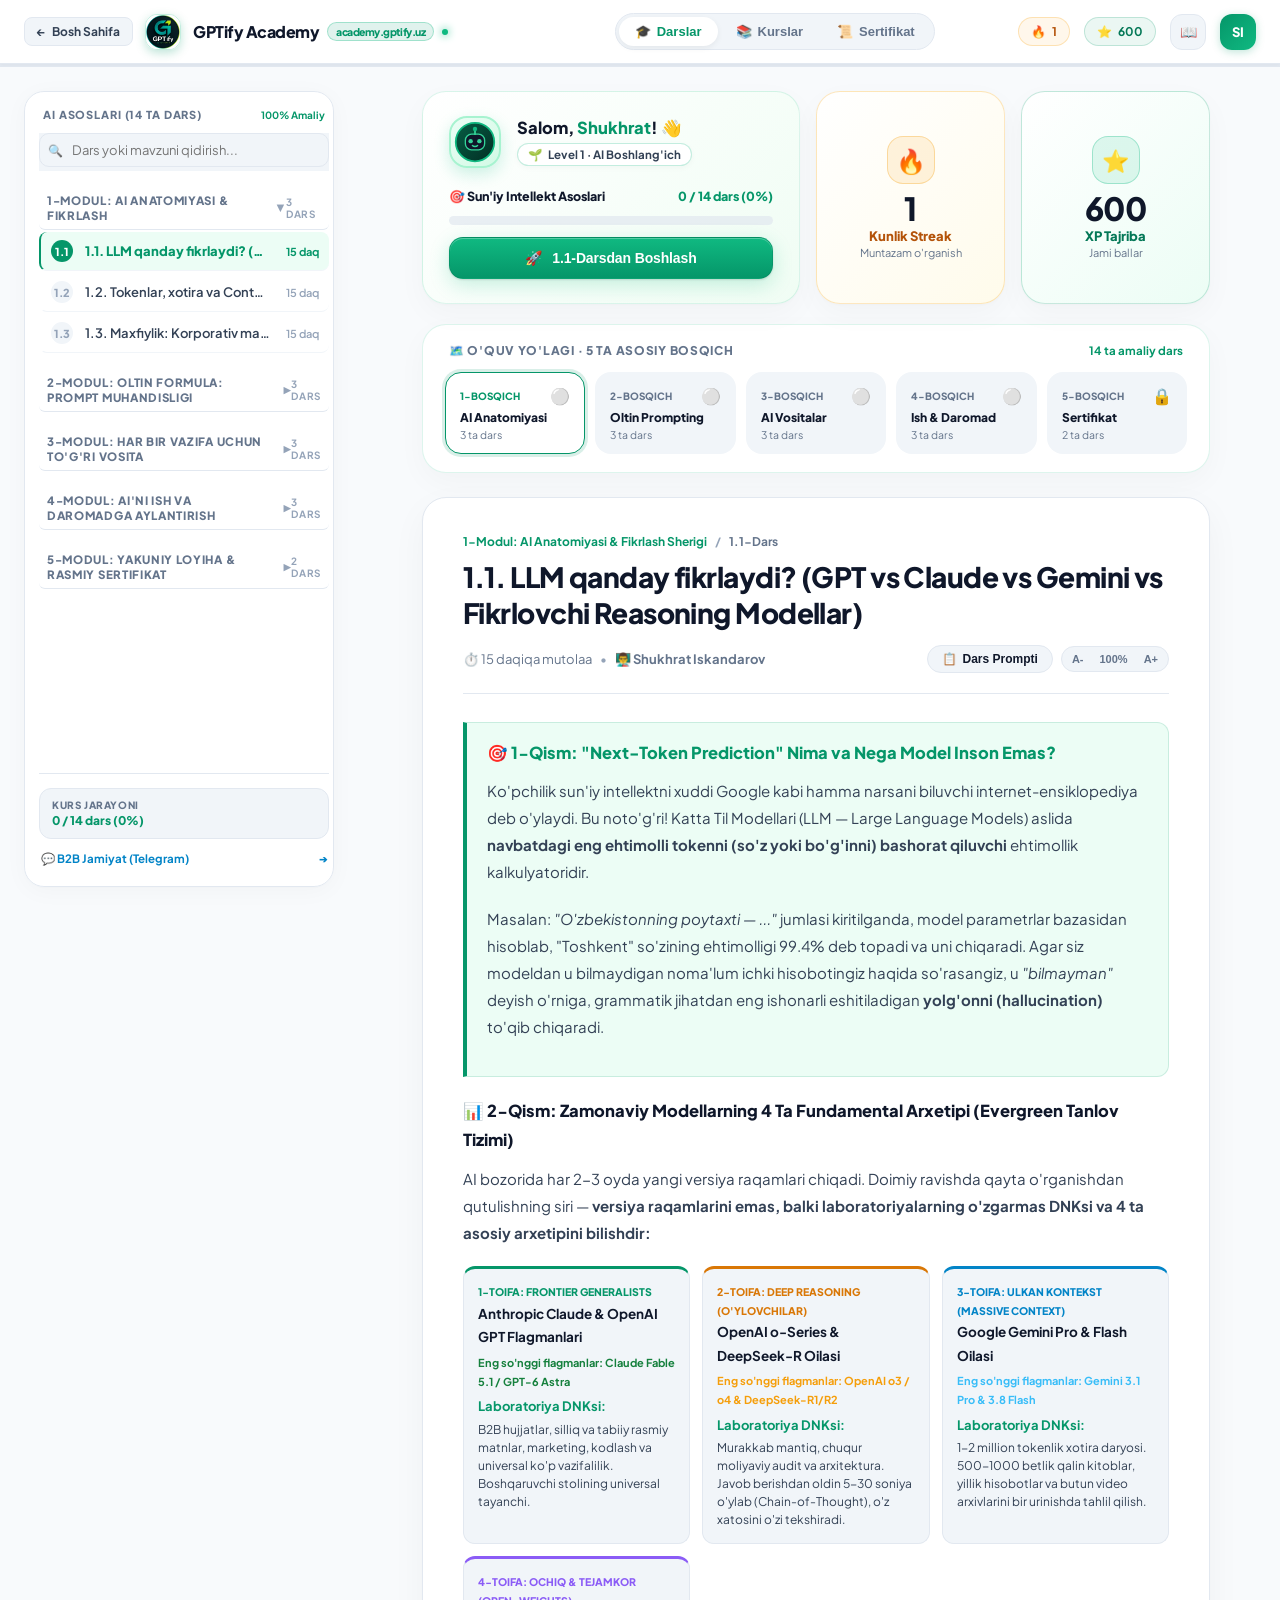
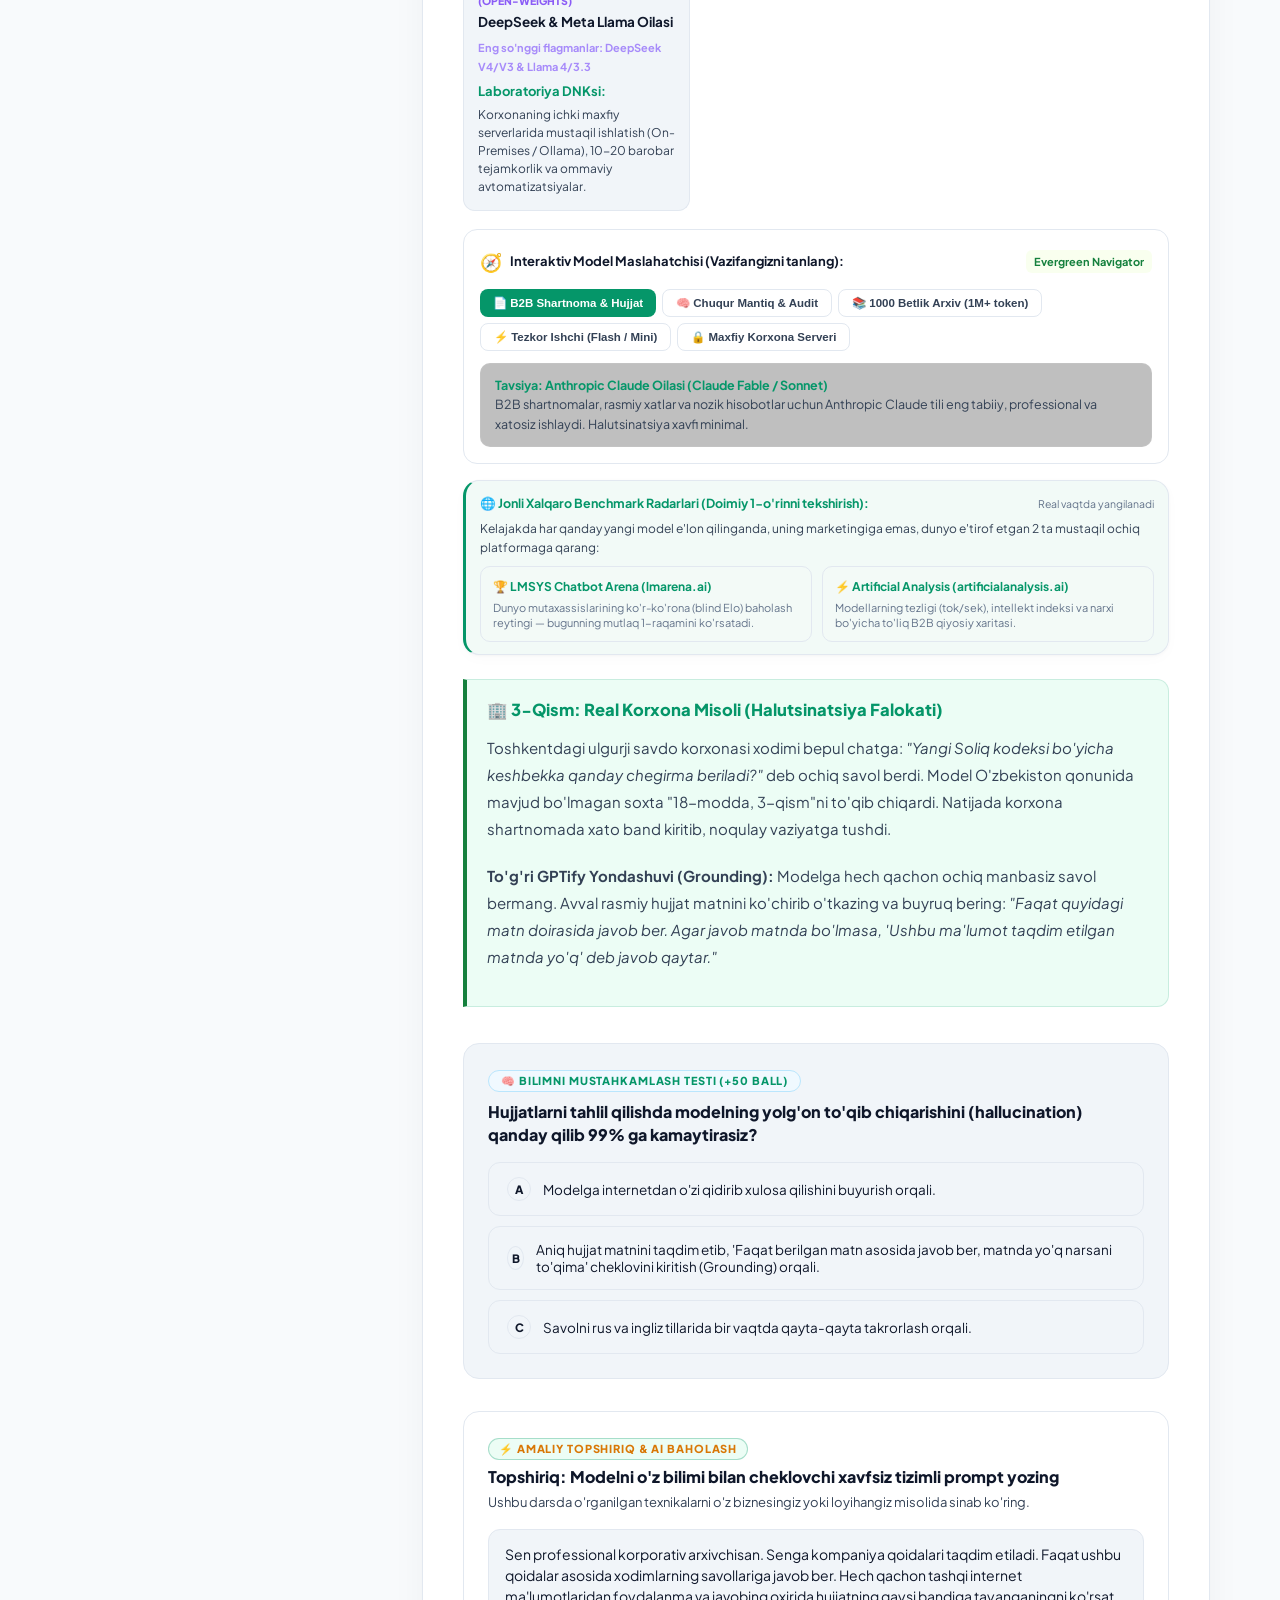
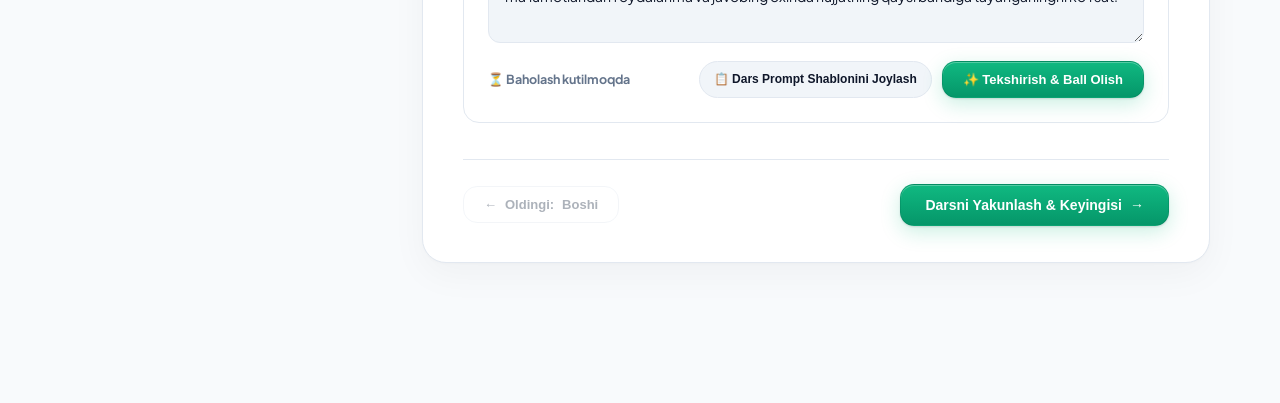
==== commit 88afb4ae: "feat: update portal for academy.gptify.uz custom domain with CNAME, catalog & ROI calculator" ====
--- a/app.html
+++ b/app.html
@@ -3,7 +3,8 @@
 <head>
   <meta charset="UTF-8">
   <meta name="viewport" content="width=device-width, initial-scale=1.0, maximum-scale=1.0, user-scalable=no, viewport-fit=cover">
-  <title>GPTify Academy — Amaliy Sun'iy Intellekt Kursi & B2B Trening</title>
+  <title>GPTify Academy (academy.gptify.uz) — Amaliy Sun'iy Intellekt Kursi & B2B Trening</title>
+  <link rel="canonical" href="https://academy.gptify.uz/app.html">
   <!-- Telegram WebApp SDK -->
   <script async src="https://telegram.org/js/telegram-web-app.js"></script>
   <link rel="preconnect" href="https://fonts.googleapis.com">
@@ -3051,8 +3052,8 @@
       </button>
       <div style="text-align:center; font-size:11px; color:#94A3B8; font-weight:700; margin-bottom:10px;">— YOKI ISM VA TELEFON ORQALI —</div>
       <div style="display:grid; grid-template-columns:1fr 1fr; gap:8px; margin-bottom:12px;">
-        <input type="text" id="gateUserName" placeholder="Ismingiz" value="Shukhrat Iskandarov" style="padding:10px 12px; border:1px solid #CBD5E1; border-radius:9px; font-size:13px; font-family:inherit;">
-        <input type="tel" id="gateUserPhone" placeholder="+998 90 ..." value="+998 90 123 45 67" style="padding:10px 12px; border:1px solid #CBD5E1; border-radius:9px; font-size:13px; font-family:inherit;">
+        <input type="text" id="gateUserName" placeholder="Ismingiz"  style="padding:10px 12px; border:1px solid #CBD5E1; border-radius:9px; font-size:13px; font-family:inherit;">
+        <input type="tel" id="gateUserPhone" placeholder="+998 90 ..."  style="padding:10px 12px; border:1px solid #CBD5E1; border-radius:9px; font-size:13px; font-family:inherit;">
       </div>
       <button type="button" onclick="unlockAcademyFromGate(document.getElementById('gateUserName').value)" style="width:100%; padding:12px; border-radius:11px; border:none; background:linear-gradient(135deg, #10B981 0%, #059669 100%); color:#fff; font-weight:800; font-size:14px; cursor:pointer; box-shadow:0 4px 14px rgba(5,150,105,0.28);">
         🔓 Barcha 14 ta Darsni Ochish →
@@ -3070,11 +3071,11 @@
         </a>
         <a href="javascript:void(0)" onclick="switchPortalTab('classroom')" class="brand">
           <img src="assets/gptify_logo.jpg" alt="GPTify" style="width:36px; height:36px; border-radius:12px; object-fit:cover; box-shadow:0 3px 10px rgba(5,150,105,0.25); border:1.5px solid rgba(16,185,129,0.25);">
-          <div>
-            <div style="font-weight:900; font-size:16px; letter-spacing:-0.03em; display:flex; align-items:center; gap:6px; color:var(--text);">
+            <div style="font-weight:900; font-size:16px; letter-spacing:-0.03em; display:flex; align-items:center; gap:8px; color:var(--text);">
               <span>GPTify Academy</span>
-            <span style="display:inline-block; width:6px; height:6px; border-radius:50%; background:#10b981; box-shadow:0 0 8px #10b981;" title="Faol platforma"></span>
-          </div>
+              <span style="font-size:10.5px; font-weight:800; background:rgba(5,150,105,0.12); color:#059669; padding:2px 8px; border-radius:99px; border:1px solid rgba(16,185,129,0.3);">academy.gptify.uz</span>
+              <span style="display:inline-block; width:6px; height:6px; border-radius:50%; background:#10b981; box-shadow:0 0 8px #10b981;" title="Faol platforma"></span>
+            </div>
         </div>
       </a>
 
@@ -3867,7 +3868,7 @@
         <div style="font-size:13px; font-weight:800; color:var(--text);">Sertifikatdagi Ism-Sharifingiz:</div>
       </div>
       <div style="display:flex; gap:8px; align-items:center; flex-wrap:wrap;">
-        <input type="text" id="certStudentNameInput" value="Shukhrat Iskandarov" oninput="updateStudentName(this.value)" class="cert-name-input" style="padding:7px 14px; font-size:13.5px; min-width:240px;" placeholder="Ism Familiya">
+        <input type="text" id="certStudentNameInput"  oninput="updateStudentName(this.value)" class="cert-name-input" style="padding:7px 14px; font-size:13.5px; min-width:240px;" placeholder="Ism Familiya">
         <button class="btn-download-res" onclick="toast('Ism saqlandi!', '💾')" style="padding:7px 14px; font-size:12px;">
           <span>Saqlash</span>
         </button>
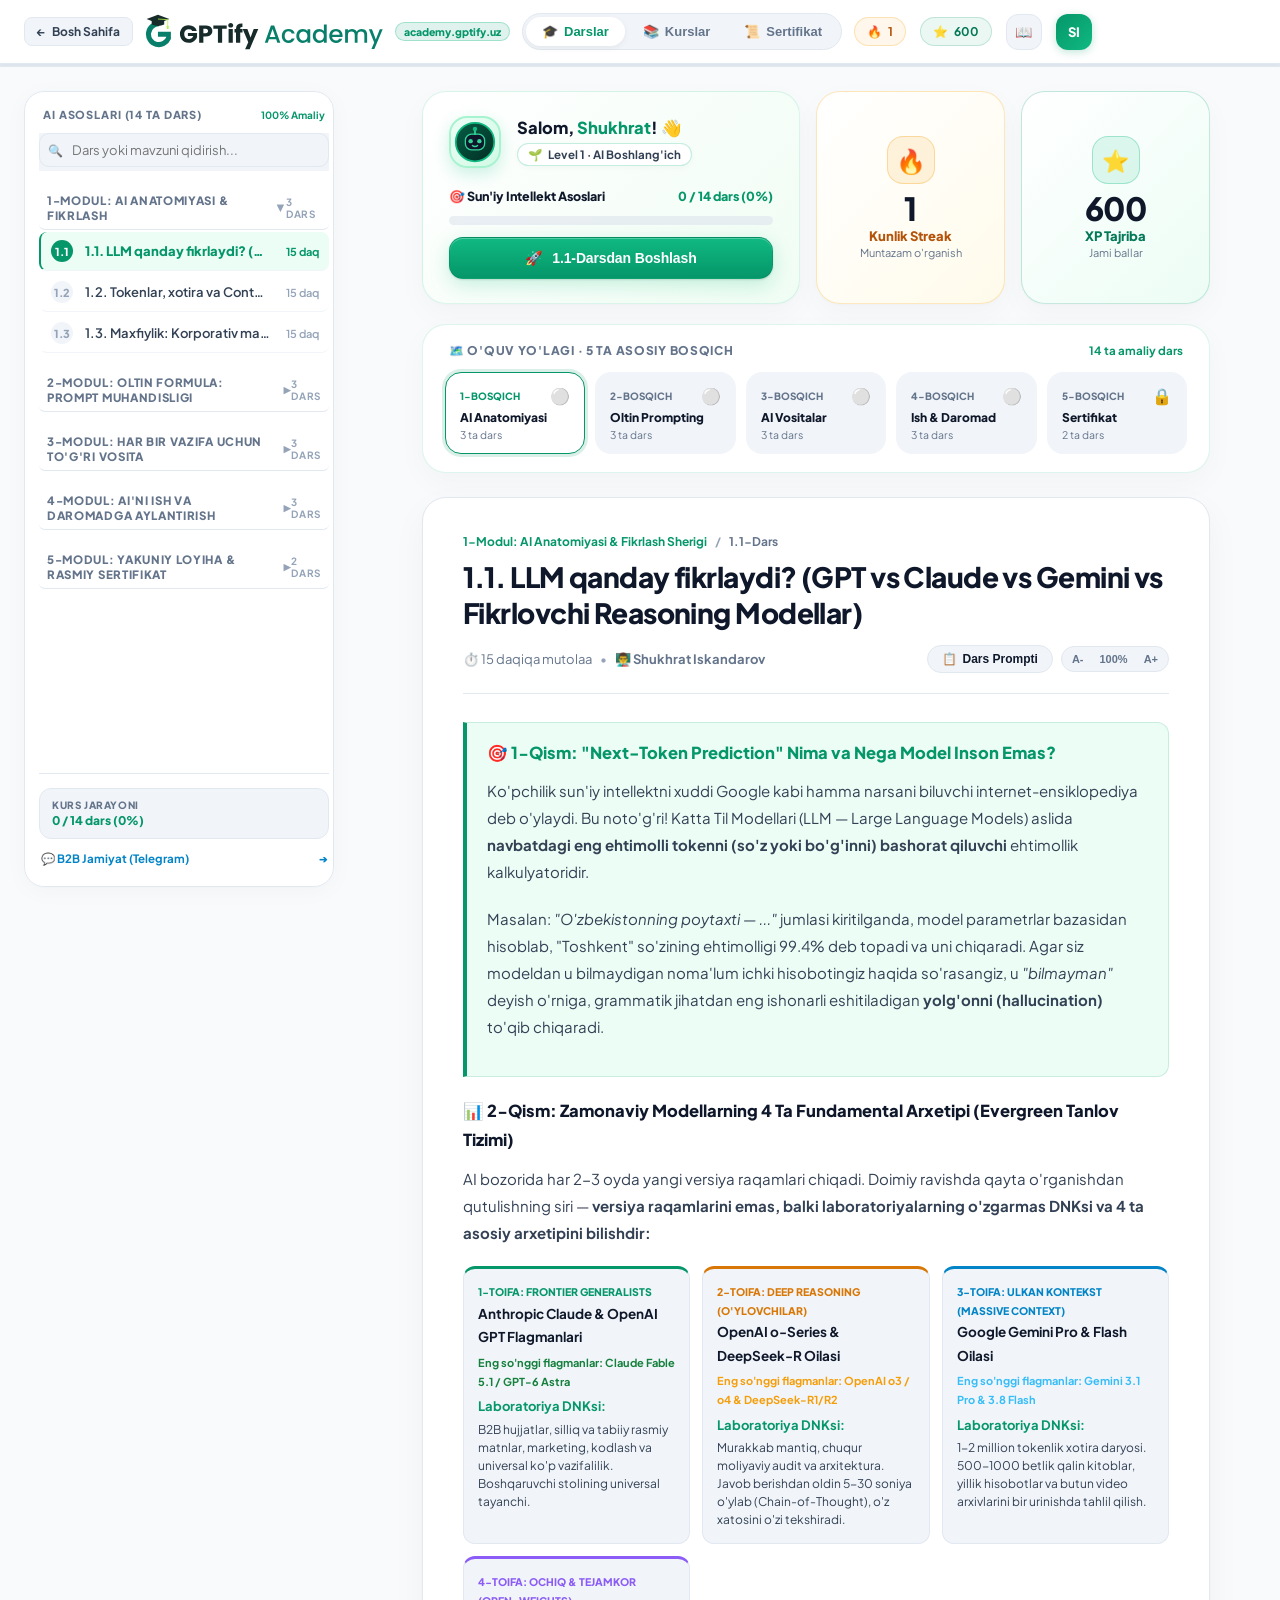
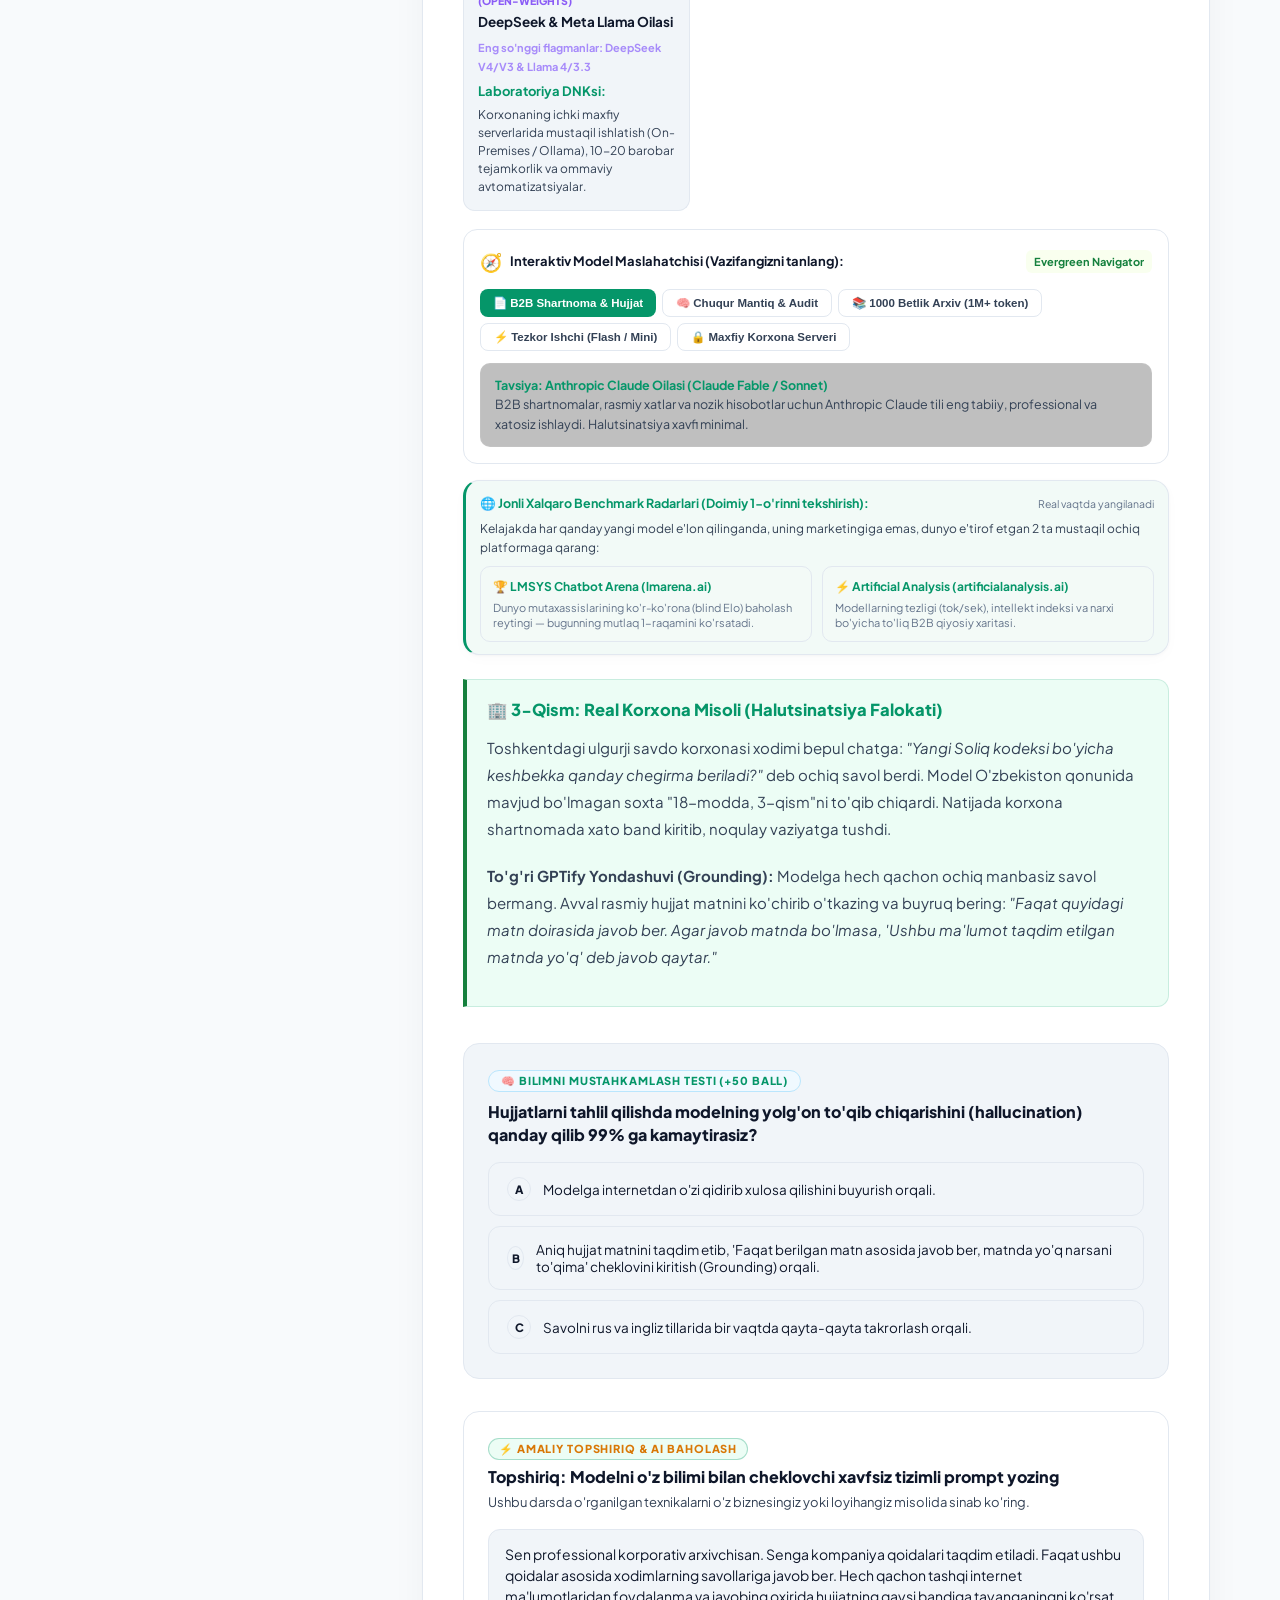
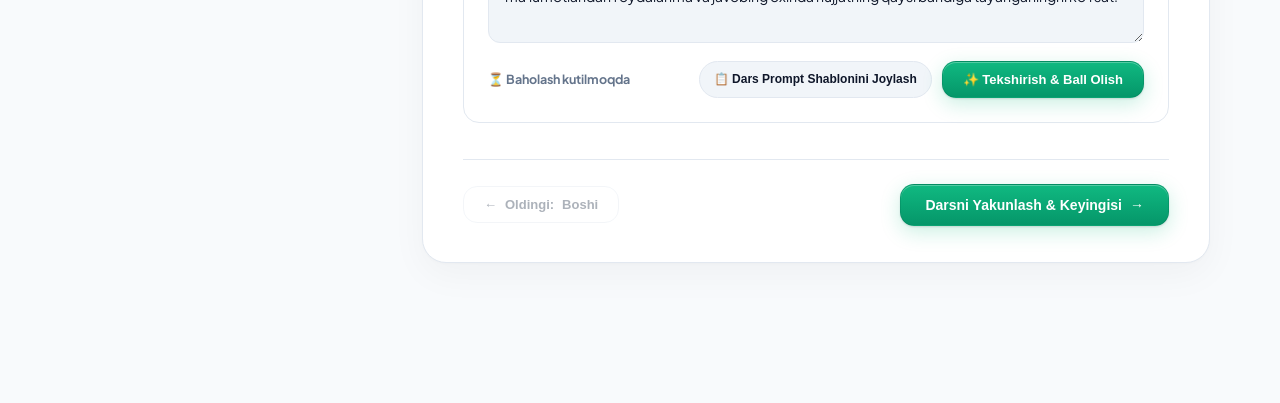
==== commit cf29d544: "feat(branding): deploy official GPTify Academy logo kit across landing, LMS app, and favicons" ====
--- a/app.html
+++ b/app.html
@@ -5,6 +5,10 @@
   <meta name="viewport" content="width=device-width, initial-scale=1.0, maximum-scale=1.0, user-scalable=no, viewport-fit=cover">
   <title>GPTify Academy (academy.gptify.uz) — Amaliy Sun'iy Intellekt Kursi & B2B Trening</title>
   <link rel="canonical" href="https://academy.gptify.uz/app.html">
+  <link rel="icon" type="image/x-icon" href="favicon.ico">
+  <link rel="icon" type="image/png" sizes="32x32" href="assets/logo-kit/favicon-32.png">
+  <link rel="icon" type="image/png" sizes="16x16" href="assets/logo-kit/favicon-16.png">
+  <link rel="apple-touch-icon" sizes="180x180" href="apple-touch-icon.png">
   <!-- Telegram WebApp SDK -->
   <script async src="https://telegram.org/js/telegram-web-app.js"></script>
   <link rel="preconnect" href="https://fonts.googleapis.com">
@@ -3045,11 +3049,14 @@
       <div style="background:#F8FAFC; border:1px solid #E2E8F0; border-radius:12px; padding:12px 14px; margin-bottom:18px; font-size:12.5px; color:#334155;">
         <div style="margin-bottom:5px;">✅ <b>Barcha 14 ta B2B darslar</b> va ko'chirib olinuvchi promptlar</div>
         <div style="margin-bottom:5px;">✅ <b>Interaktiv AI Tekshiruv</b> va shaxsiy progress saqlanishi</div>
-        <div>✅ <b>Rasmiy SHA-256 QR-kodli Malaka Sertifikati</b></div>
+        <div style="margin-bottom:5px;">✅ <b>Rasmiy SHA-256 QR-kodli Malaka Sertifikati</b></div>
+        <div style="color:#059669; font-weight:800; margin-top:8px; padding-top:8px; border-top:1px dashed #CBD5E1;">
+          🔥 Launch Chegirmasi: <s style="color:#94A3B8; font-weight:500;">490 000 so'm</s> <b>199 000 so'm</b>
+        </div>
       </div>
-      <button type="button" onclick="unlockAcademyFromGate('Telegram Foydalanuvchi')" style="width:100%; padding:12px; border-radius:11px; border:none; background:#0284C7; color:#fff; font-weight:800; font-size:13.5px; cursor:pointer; margin-bottom:12px; display:flex; align-items:center; justify-content:center; gap:8px;">
-        <span>✈️</span> <span>Telegram orqali 1 soniyada kirish</span>
-      </button>
+      <a href="https://t.me/GPTify_uz_bot?start=academy_free" target="_blank" onclick="unlockAcademyFromGate('Telegram Foydalanuvchi')" style="width:100%; padding:13px; border-radius:11px; border:none; background:#0284C7; color:#fff; font-weight:800; font-size:13.5px; cursor:pointer; margin-bottom:12px; display:flex; align-items:center; justify-content:center; gap:8px; text-decoration:none; box-shadow:0 4px 14px rgba(2,132,199,0.3);">
+        <span>✈️</span> <span>Telegram orqali 1 soniyada kirish (@GPTify_uz_bot)</span>
+      </a>
       <div style="text-align:center; font-size:11px; color:#94A3B8; font-weight:700; margin-bottom:10px;">— YOKI ISM VA TELEFON ORQALI —</div>
       <div style="display:grid; grid-template-columns:1fr 1fr; gap:8px; margin-bottom:12px;">
         <input type="text" id="gateUserName" placeholder="Ismingiz"  style="padding:10px 12px; border:1px solid #CBD5E1; border-radius:9px; font-size:13px; font-family:inherit;">
@@ -3069,15 +3076,10 @@
         <a href="index.html" class="btn-back-home" style="display:inline-flex; align-items:center; gap:6px; font-size:12px; font-weight:700; color:var(--text-secondary); text-decoration:none; padding:6px 12px; border-radius:8px; background:var(--bg-subtle); border:1px solid var(--border); transition:all 0.2s;" title="Bosh sahifaga (Landing) qaytish">
           <span>←</span> <span>Bosh Sahifa</span>
         </a>
-        <a href="javascript:void(0)" onclick="switchPortalTab('classroom')" class="brand">
-          <img src="assets/gptify_logo.jpg" alt="GPTify" style="width:36px; height:36px; border-radius:12px; object-fit:cover; box-shadow:0 3px 10px rgba(5,150,105,0.25); border:1.5px solid rgba(16,185,129,0.25);">
-            <div style="font-weight:900; font-size:16px; letter-spacing:-0.03em; display:flex; align-items:center; gap:8px; color:var(--text);">
-              <span>GPTify Academy</span>
-              <span style="font-size:10.5px; font-weight:800; background:rgba(5,150,105,0.12); color:#059669; padding:2px 8px; border-radius:99px; border:1px solid rgba(16,185,129,0.3);">academy.gptify.uz</span>
-              <span style="display:inline-block; width:6px; height:6px; border-radius:50%; background:#10b981; box-shadow:0 0 8px #10b981;" title="Faol platforma"></span>
-            </div>
-        </div>
-      </a>
+        <a href="javascript:void(0)" onclick="switchPortalTab('classroom')" class="brand" title="GPTify Academy Darslar" style="text-decoration:none; display:flex; align-items:center; gap:10px;">
+          <img src="assets/logo-kit/gptify-academy-logo.svg" alt="GPTify Academy" style="height:36px; width:auto; display:block;">
+          <span style="font-size:10.5px; font-weight:800; background:rgba(5,150,105,0.12); color:#059669; padding:2px 8px; border-radius:99px; border:1px solid rgba(16,185,129,0.3);">academy.gptify.uz</span>
+        </a>
 
       <!-- Main Navigation Tabs (Clean Capsule Segments) -->
       <nav class="portal-tabs">
@@ -3916,7 +3918,7 @@
 
       <!-- Official Logo Emblem -->
       <div style="margin-bottom:14px;">
-        <img src="assets/gptify_logo.jpg" alt="GPTify Logo" style="width:78px; height:78px; border-radius:50%; object-fit:cover; display:block; margin:0 auto; box-shadow:0 4px 16px rgba(5,150,105,0.22); border:2px solid #D97706;">
+        <img src="assets/logo-kit/gptify-academy-avatar-640.png" alt="GPTify Academy Emblem" style="width:78px; height:78px; border-radius:50%; object-fit:cover; display:block; margin:0 auto; box-shadow:0 4px 16px rgba(5,150,105,0.22); border:2px solid #D97706;">
       </div>
 
       <!-- Certificate Titles (Uncluttered & Prestigious) -->
@@ -4487,7 +4489,7 @@
 
       // 3. Draw Official Circular Logo Asset
       const logoImg = new Image();
-      logoImg.src = 'assets/gptify_logo.jpg';
+      logoImg.src = 'assets/logo-kit/gptify-academy-avatar-640.png';
       const logoSize = 130;
       const logoY = 160;
 
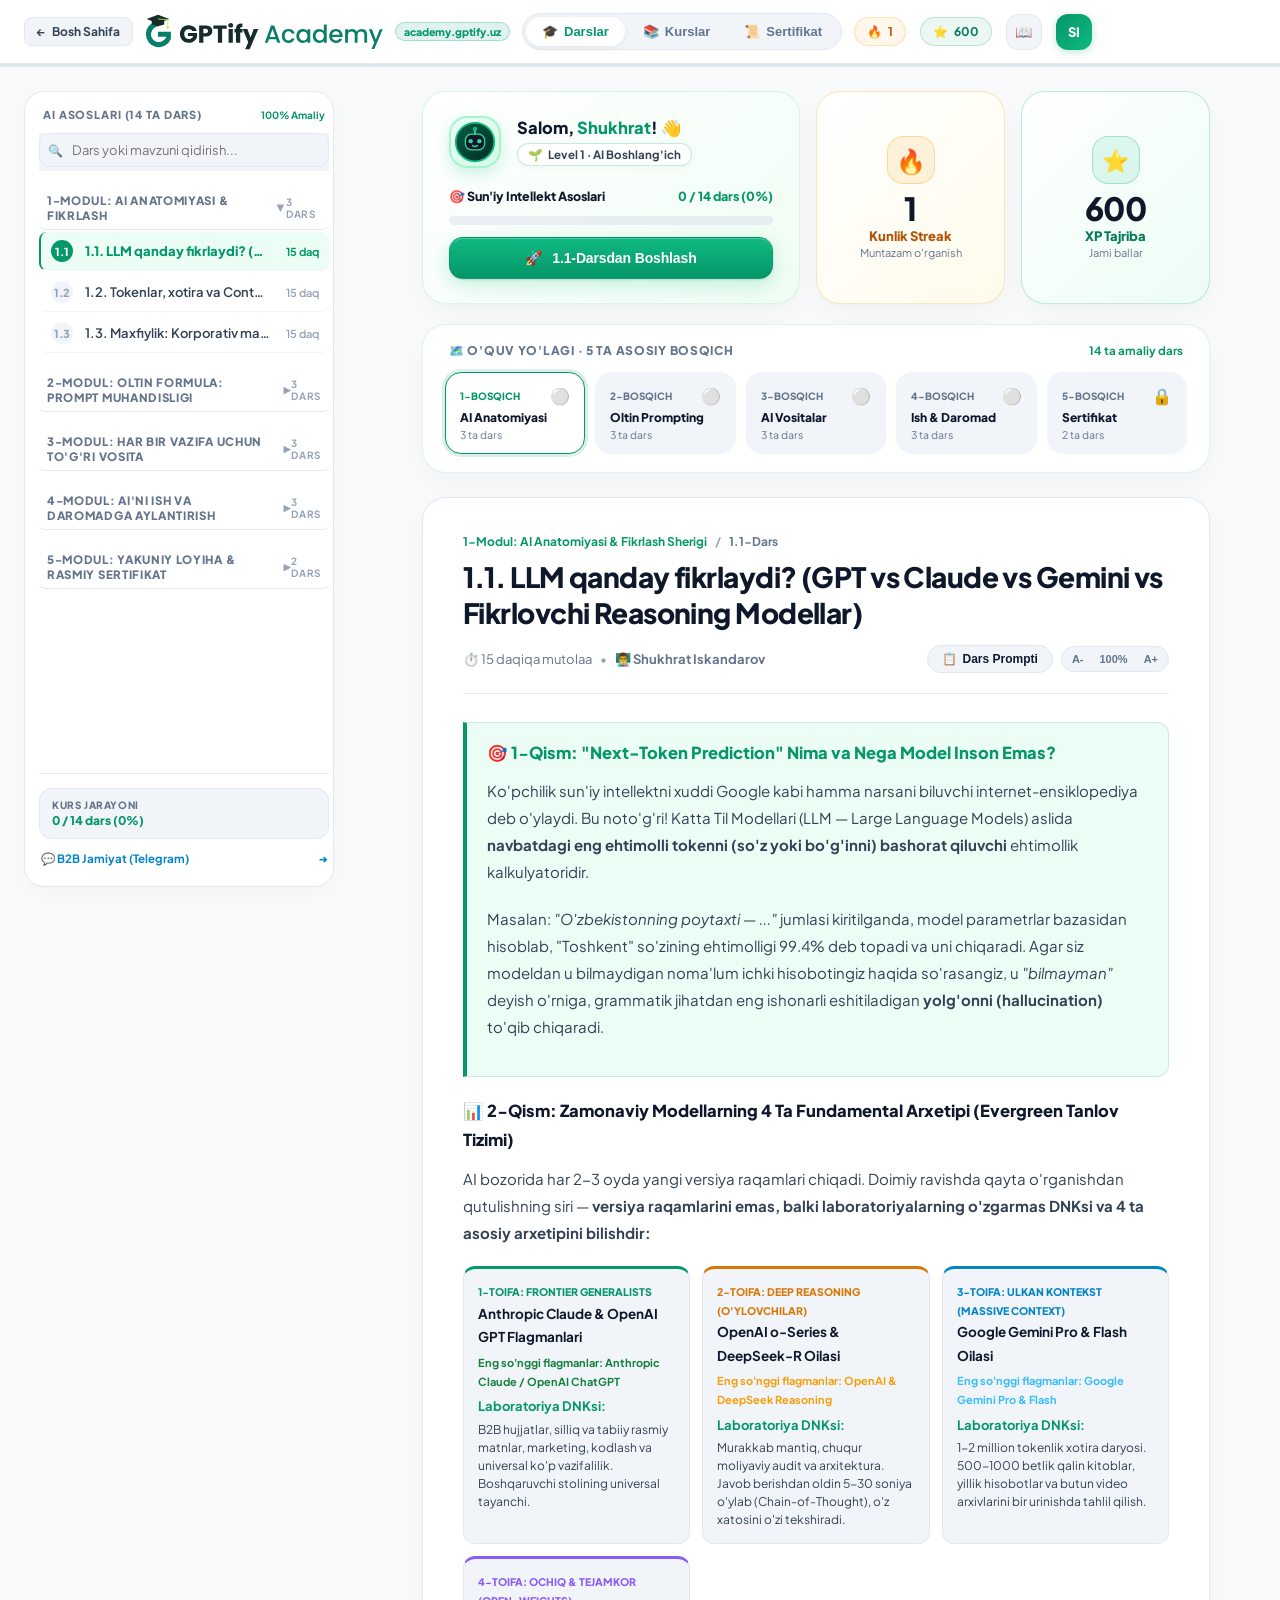
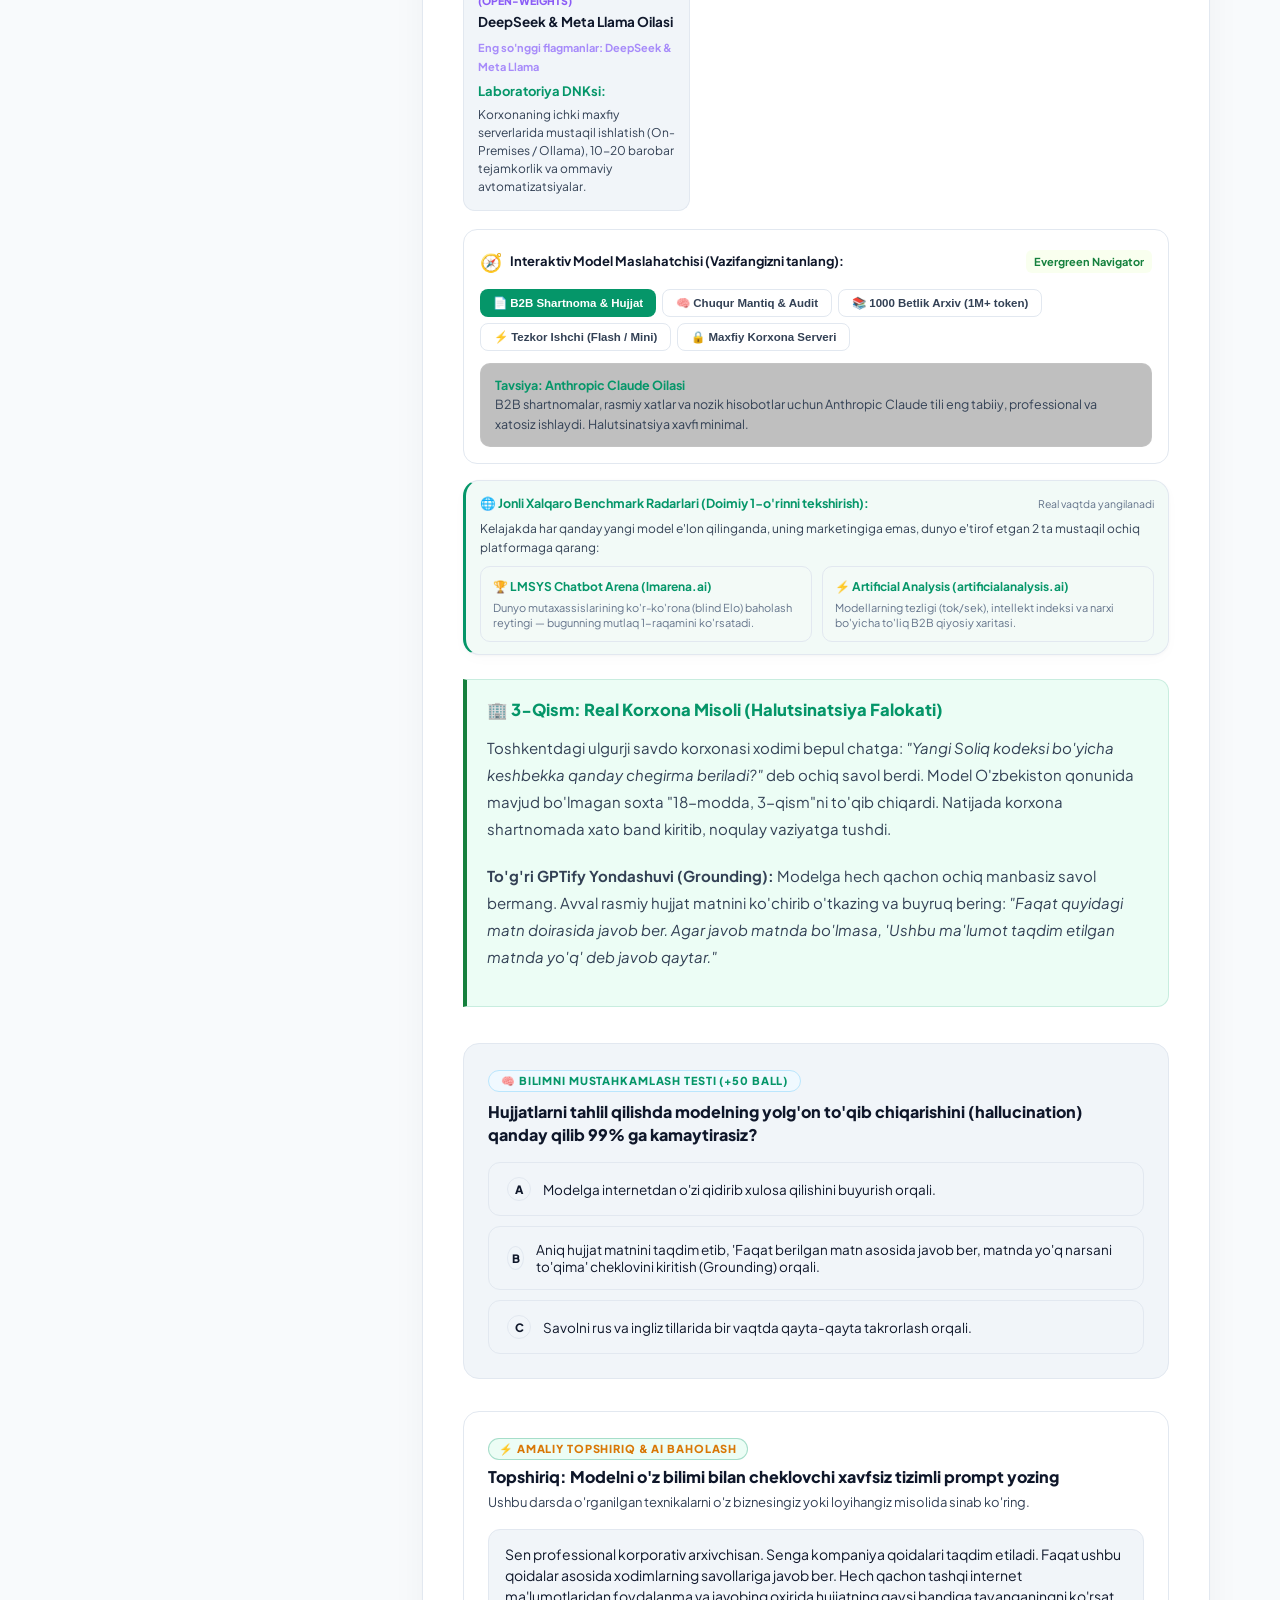
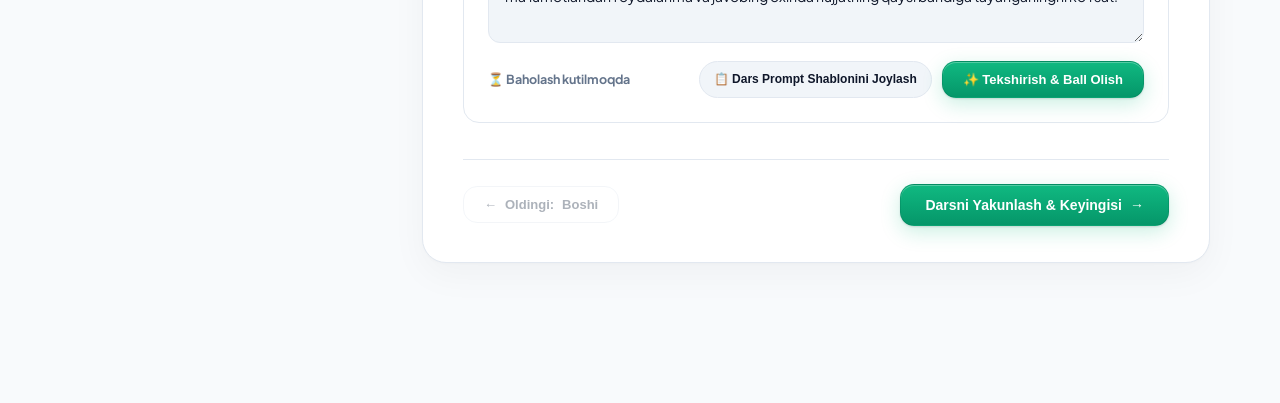
==== commit da4e3418: "feat(evergreen): remove specific model version numbers and lock Prompt Engineering course" ====
--- a/app.html
+++ b/app.html
@@ -4227,11 +4227,11 @@
       const out = document.getElementById('modelAdvisorOutput');
       if (!out) return;
       const advices = {
-        b2b: '<b style="color:var(--brand-emerald);">Tavsiya: Anthropic Claude Oilasi (Claude Fable / Sonnet)</b><br>B2B shartnomalar, rasmiy xatlar va nozik hisobotlar uchun Anthropic Claude tili eng tabiiy, professional va xatosiz ishlaydi. Halutsinatsiya xavfi minimal.',
-        reasoning: '<b style="color:#f59e0b;">Tavsiya: Deep Reasoning Modellari (OpenAI o3 / DeepSeek-R1)</b><br>Murakkab mantiq, moliyaviy hisob-kitoblar va dasturlash uchun Chain-of-Thought (ichki fikrlash zanjiri) yurituvchi modellarni tanlang. Ular javobdan oldin o\'z mulohazasini tekshiradi.',
-        massive: '<b style="color:#38bdf8;">Tavsiya: Google Gemini Oilasi (Gemini 3.8 Flash / 3.1 Pro)</b><br>500–1000 betlik ulkan korxona arxivlari, bir yillik moliya hisobotlari yoki video darsliklarni tahlil qilishda 1M–2M+ tokenlik ulkan kontekst oynasiga ega Gemini tengsizdir.',
-        fast: '<b style="color:#10b981;">Tavsiya: Tejamkor Ishchi Modellar (Gemini Flash / Claude Sonnet / GPT-mini)</b><br>Kundalik savol-javoblar, matnlarni qisqartirish, formatlash va tezkor elektron xatlar uchun flagmanlardan foydalanmang. Workhorse toifasidagi modellar 10 barobar tez va 10 barobar arzon ishlaydi.',
-        private: '<b style="color:#a78bfa;">Tavsiya: Ochiq Veb Modellar (DeepSeek V4 / Meta Llama 4)</b><br>Kompaniyangizning maxfiy moliyaviy va mijozlar ma\'lumotlarini bulutga chiqarmasdan, korxona ichki serverida (On-Premises / Ollama) xavfsiz va bepul ishlatish uchun ideal tanlov.'
+        b2b: '<b style="color:var(--brand-emerald);">Tavsiya: Anthropic Claude</b><br>B2B shartnomalar, rasmiy xatlar va nozik hisobotlar uchun Anthropic Claude tili eng tabiiy, professional va xatosiz ishlaydi. Halutsinatsiya xavfi minimal.',
+        reasoning: '<b style="color:#f59e0b;">Tavsiya: Deep Reasoning Modellari (OpenAI, DeepSeek)</b><br>Murakkab mantiq, moliyaviy hisob-kitoblar va dasturlash uchun Chain-of-Thought (ichki fikrlash zanjiri) yurituvchi modellarni tanlang. Ular javobdan oldin o\'z mulohazasini tekshiradi.',
+        massive: '<b style="color:#38bdf8;">Tavsiya: Google Gemini</b><br>500–1000 betlik ulkan korxona arxivlari, bir yillik moliya hisobotlari yoki video darsliklarni tahlil qilishda ulkan kontekst oynasiga ega Google Gemini tengsizdir.',
+        fast: '<b style="color:#10b981;">Tavsiya: Tejamkor Ishchi Modellar (Google Gemini, OpenAI, Anthropic Claude)</b><br>Kundalik savol-javoblar, matnlarni qisqartirish, formatlash va tezkor elektron xatlar uchun flagmanlardan foydalanmang. Workhorse toifasidagi modellar 10 barobar tez va tejamkor ishlaydi.',
+        private: '<b style="color:#a78bfa;">Tavsiya: Ochiq Kodli Modellar (DeepSeek, Meta Llama)</b><br>Kompaniyangizning maxfiy moliyaviy va mijozlar ma\'lumotlarini bulutga chiqarmasdan, korxona ichki serverida (On-Premises / Ollama) xavfsiz va bepul ishlatish uchun ideal tanlov.'
       };
       out.innerHTML = advices[type] || advices.b2b;
       triggerHaptic('selection');
@@ -5998,7 +5998,7 @@
           "B2B Prompt Engineering & LLM Context Architecture",
           "Avtonom AI Agentlar va Ish Oqimlari (n8n, Make, Webhooks)",
           "RAG (Retrieval-Augmented Generation) & Vektor Baza Integratsiyasi",
-          "OpenAI (GPT-6/o-Series), Anthropic (Claude Frontier) & DeepSeek API Ulanishi",
+          "OpenAI ChatGPT, Anthropic Claude & DeepSeek API Ulanishi",
           "Maxfiy Lokal LLMlar (Ollama & Privacy-First On-Premises AI)"
         ]
       }
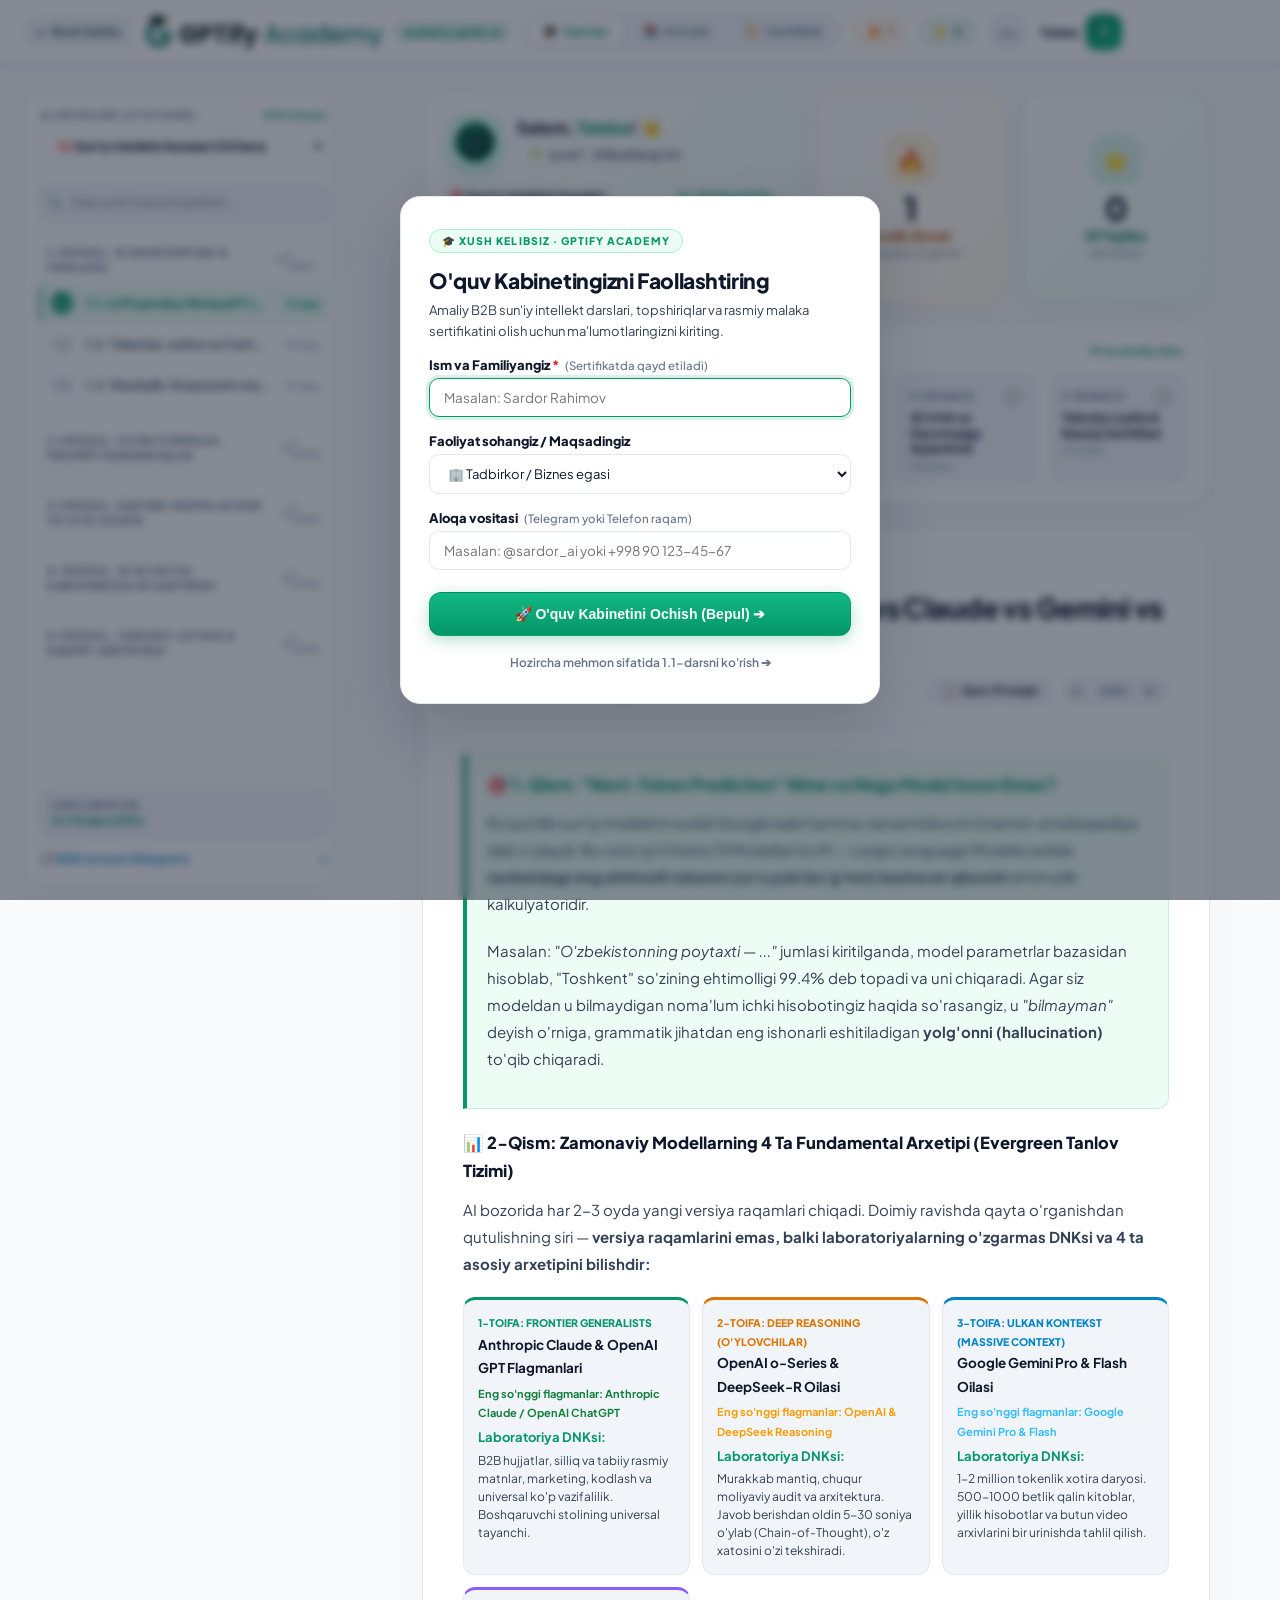
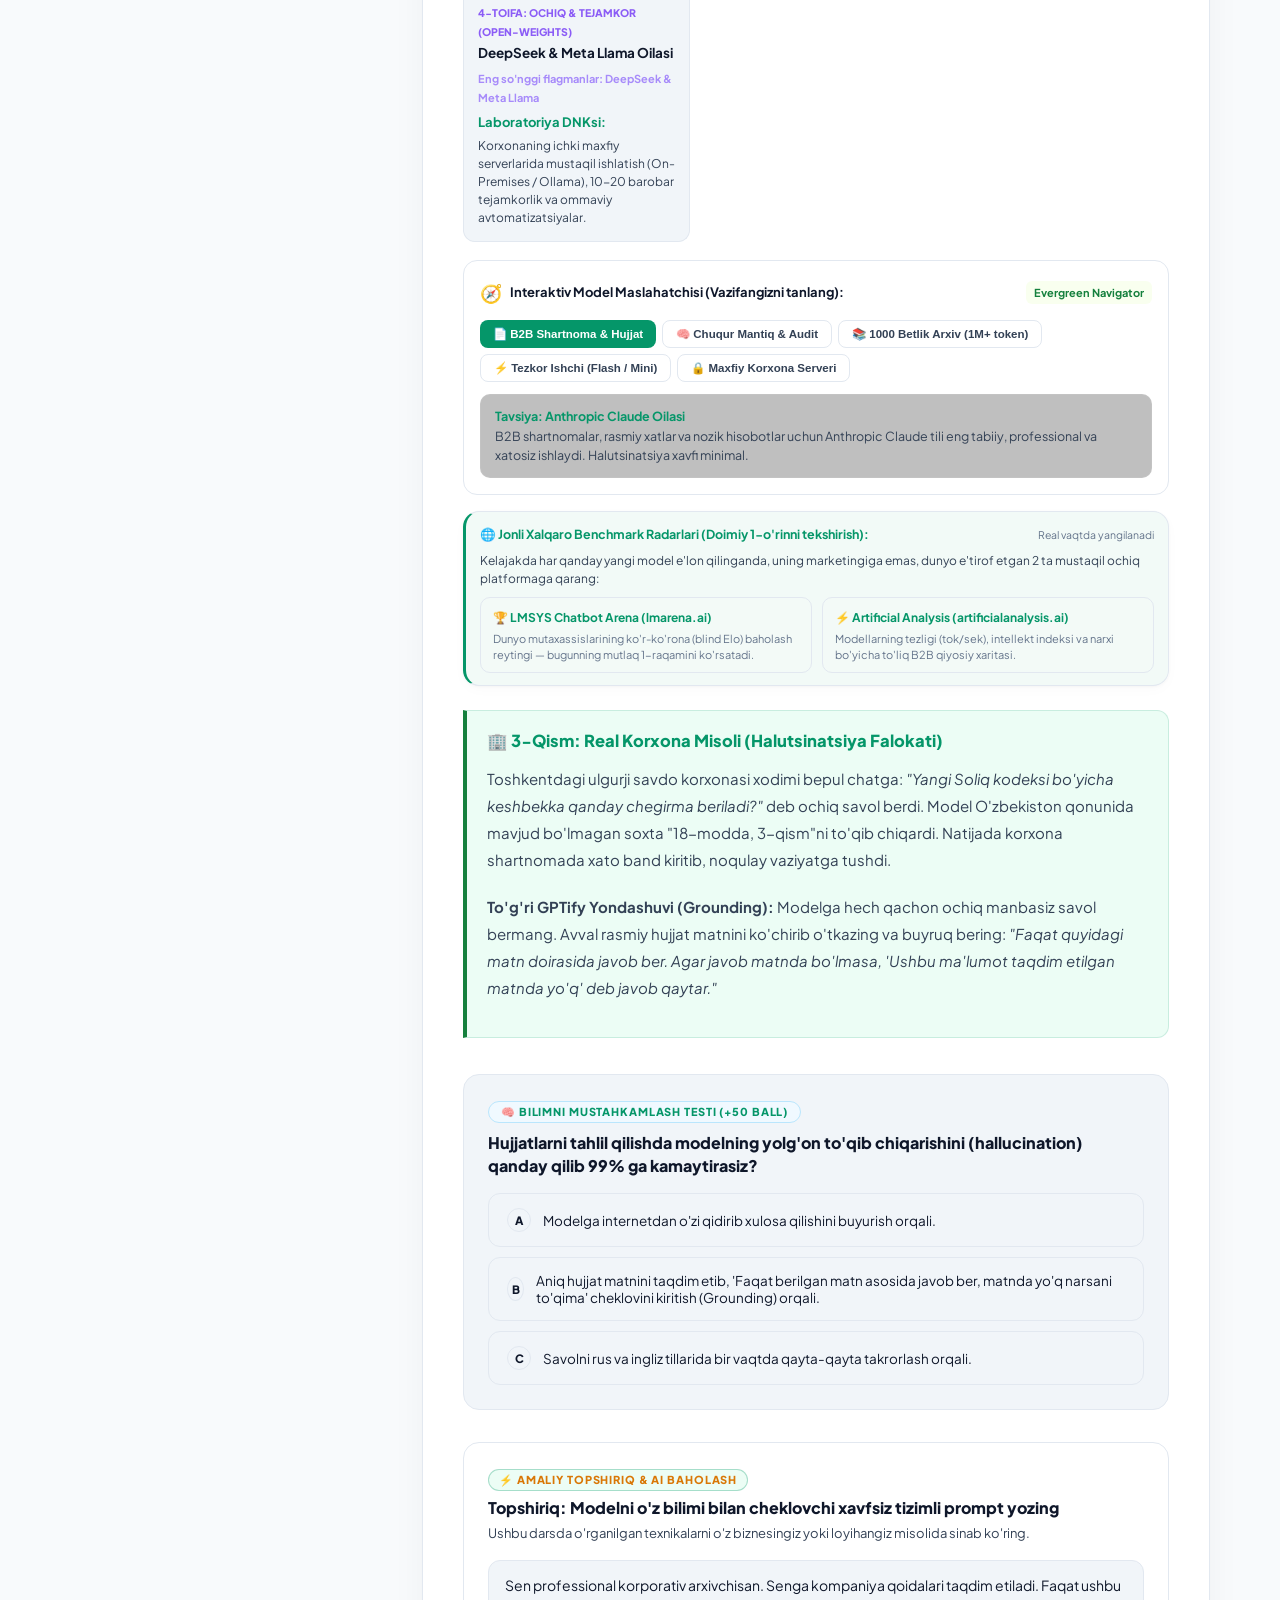
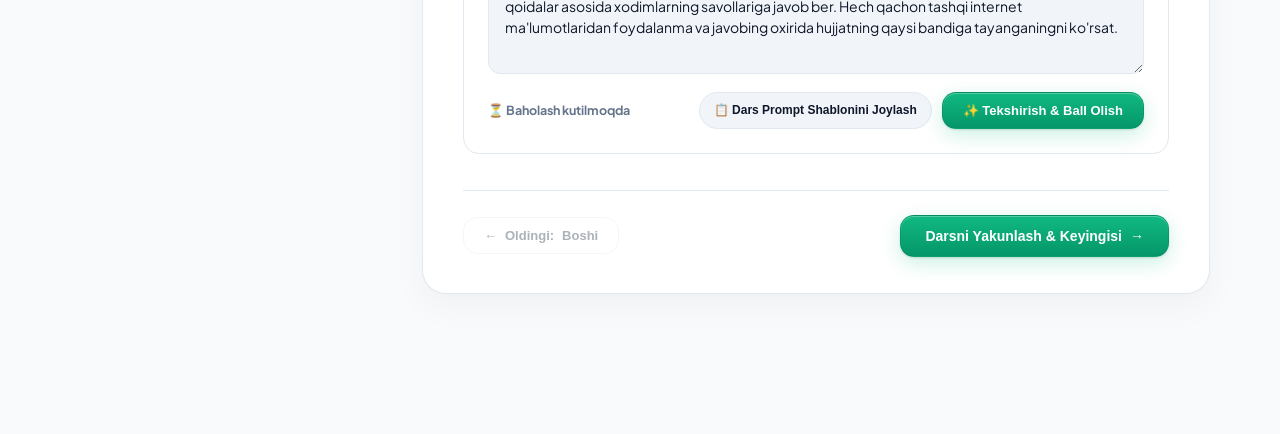
==== commit 95937479: "feat: complete interactive 14-lesson LMS curriculum, quizzes, and classroom UI" ====
--- a/app.html
+++ b/app.html
@@ -2134,6 +2134,25 @@
       border: 1px solid rgba(5, 150, 105, 0.25);
     }
     
+    .sidebar-course-select {
+      width: 100%;
+      background: var(--bg-surface);
+      border: 1.5px solid var(--border);
+      border-radius: 10px;
+      padding: 7px 10px;
+      font-size: 12.5px;
+      font-weight: 800;
+      color: var(--text);
+      font-family: inherit;
+      cursor: pointer;
+      outline: none;
+      transition: all 0.2s;
+      margin-bottom: 10px;
+    }
+    .sidebar-course-select:focus, .sidebar-course-select:hover {
+      border-color: var(--brand-emerald);
+      box-shadow: 0 0 0 3px rgba(5, 150, 105, 0.12);
+    }
     .sidebar-header-row {
       display: flex;
       justify-content: space-between;
@@ -3026,6 +3045,88 @@
     @keyframes modalFadeUp {
       from { opacity: 0; transform: translateY(12px) scale(0.98); }
       to { opacity: 1; transform: translateY(0) scale(1); }
+    }
+
+    /* --- STUDENT ONBOARDING & SIGNUP MODAL --- */
+    .onboard-modal-card {
+      background: #ffffff;
+      border: 1.5px solid var(--border);
+      border-radius: 20px;
+      max-width: 480px;
+      width: 92%;
+      padding: 32px 28px;
+      box-shadow: 0 24px 60px rgba(15, 23, 42, 0.16);
+      position: relative;
+      animation: modalPop 0.25s cubic-bezier(0.16, 1, 0.3, 1);
+      box-sizing: border-box;
+    }
+    .onboard-input-group {
+      margin-bottom: 16px;
+      text-align: left;
+    }
+    .onboard-label {
+      display: block;
+      font-size: 13px;
+      font-weight: 800;
+      color: var(--text);
+      margin-bottom: 5px;
+    }
+    .onboard-hint {
+      font-size: 11.5px;
+      font-weight: 500;
+      color: var(--text-muted);
+      margin-left: 4px;
+    }
+    .onboard-input {
+      width: 100%;
+      padding: 10px 14px;
+      font-size: 13.5px;
+      border: 1.5px solid var(--border);
+      border-radius: 10px;
+      background: var(--bg-card);
+      color: var(--text);
+      transition: all 0.2s ease;
+      font-family: inherit;
+      box-sizing: border-box;
+    }
+    .onboard-input:focus {
+      outline: none;
+      border-color: var(--brand-emerald);
+      box-shadow: 0 0 0 3px rgba(5, 150, 105, 0.15);
+    }
+    .onboard-select {
+      width: 100%;
+      padding: 10px 14px;
+      font-size: 13px;
+      border: 1.5px solid var(--border);
+      border-radius: 10px;
+      background: var(--bg-card);
+      color: var(--text);
+      font-family: inherit;
+      box-sizing: border-box;
+    }
+    .profile-dropdown-card {
+      position: absolute;
+      right: 0;
+      top: calc(100% + 8px);
+      width: 290px;
+      background: #ffffff;
+      border: 1.5px solid var(--border);
+      border-radius: 16px;
+      box-shadow: 0 16px 40px rgba(15, 23, 42, 0.12);
+      padding: 16px;
+      z-index: 1000;
+      display: none;
+      text-align: left;
+      animation: fadeInDown 0.2s ease;
+      box-sizing: border-box;
+    }
+    .profile-dropdown-card.show {
+      display: block;
+    }
+    @keyframes fadeInDown {
+      from { opacity: 0; transform: translateY(-6px); }
+      to { opacity: 1; transform: translateY(0); }
     }
 </style>
 </head>
@@ -3112,7 +3213,54 @@
         </button>
 
         <!-- Student Avatar Circle -->
-        <div class="nav-avatar-btn" id="topStudentAvatar" onclick="switchPortalTab('certificate')" title="Profilingiz & Sertifikat">SI</div>
+                <!-- Student Avatar Circle & Dropdown -->
+        <div style="position:relative; display:flex; align-items:center; gap:8px;">
+          <span id="topStudentName" onclick="toggleProfileDropdown()" style="font-size:12.5px; font-weight:700; color:var(--text); cursor:pointer; display:inline-block;" title="Profil sozlamalari">Talaba</span>
+          <div class="nav-avatar-btn" id="topStudentAvatar" onclick="toggleProfileDropdown()" title="Profilingiz & Sozlamalar">SI</div>
+
+          <div id="studentProfileDropdown" class="profile-dropdown-card">
+            <div style="display:flex; align-items:center; gap:10px; margin-bottom:12px; padding-bottom:12px; border-bottom:1px solid var(--border);">
+              <div id="dropdownAvatarInitial" style="width:40px; height:40px; border-radius:50%; background:var(--brand-emerald); color:#fff; display:flex; align-items:center; justify-content:center; font-weight:900; font-size:15px;">
+                SI
+              </div>
+              <div style="overflow:hidden; flex:1;">
+                <div id="dropdownStudentName" style="font-weight:900; font-size:14px; color:var(--text); white-space:nowrap; overflow:hidden; text-overflow:ellipsis;">
+                  Talaba
+                </div>
+                <div id="dropdownStudentRole" style="font-size:11.5px; color:var(--text-secondary); margin-top:2px;">
+                  🏢 Tadbirkor / Biznes egasi
+                </div>
+              </div>
+            </div>
+
+            <div style="background:var(--bg-subtle); border-radius:10px; padding:10px 12px; margin-bottom:12px; font-size:12px;">
+              <div style="display:flex; justify-content:space-between; margin-bottom:4px;">
+                <span style="color:var(--text-secondary);">Faol kurs:</span>
+                <b id="dropdownActiveCourseName" style="color:var(--text);">Sun'iy Intellekt Asoslari</b>
+              </div>
+              <div style="display:flex; justify-content:space-between; margin-bottom:4px;">
+                <span style="color:var(--text-secondary);">O'zlashtirish:</span>
+                <b id="dropdownCompletedCount" style="color:var(--brand-emerald);">0 / 14 dars (0%)</b>
+              </div>
+              <div style="display:flex; justify-content:space-between;">
+                <span style="color:var(--text-secondary);">To'plangan XP:</span>
+                <b id="dropdownPoints" style="color:#D97706;">0 XP</b>
+              </div>
+            </div>
+
+            <div style="display:flex; flex-direction:column; gap:6px;">
+              <button onclick="switchPortalTab('certificate'); closeProfileDropdown();" class="btn-cert-secondary" style="width:100%; justify-content:flex-start; padding:8px 12px; font-size:12px; border-radius:8px;">
+                <span>🎓</span> <span>Mening Sertifikatim</span>
+              </button>
+              <button onclick="openOnboardingModal(true); closeProfileDropdown();" class="btn-cert-secondary" style="width:100%; justify-content:flex-start; padding:8px 12px; font-size:12px; border-radius:8px;">
+                <span>✏️</span> <span>Profilni Tahrirlash</span>
+              </button>
+              <button onclick="confirmResetUser(); closeProfileDropdown();" style="width:100%; display:flex; align-items:center; gap:8px; background:none; border:none; color:#DC2626; padding:8px 12px; font-size:11.5px; font-weight:700; cursor:pointer; text-align:left; border-radius:8px; transition:background 0.2s;">
+                <span>🔄</span> <span>Yangi Talaba (Qayta boshlash)</span>
+              </button>
+            </div>
+          </div>
+        </div>
       </div>
     </div>
   </header>
@@ -3137,14 +3285,22 @@
       </button>
     </div>
     
-    <!-- Left Curriculum Drawer (Accordion UX) -->
+    <!-- Left Curriculum Drawer (Dynamic Course-Scoped Sidebar) -->
     <aside class="curriculum-sidebar">
-      <div style="display:flex; justify-content:space-between; align-items:center; margin-bottom:12px; padding:0 4px;">
-        <span style="font-size:11px; font-weight:800; color:var(--text-muted); text-transform:uppercase; letter-spacing:0.08em;">
-          AI ASOSLARI (14 TA DARS)
-        </span>
-        <span style="font-size:10px; color:var(--teal-light); font-weight:700;">100% Amaliy</span>
+      <!-- Course Switcher & Header -->
+      <div style="margin-bottom:12px; padding:0 2px;">
+        <div style="display:flex; justify-content:space-between; align-items:center; margin-bottom:8px;">
+          <span style="font-size:10.5px; font-weight:800; color:var(--text-muted); text-transform:uppercase; letter-spacing:0.08em;" id="sidebarCourseBadge">
+            AI ASOSLARI (14 TA DARS)
+          </span>
+          <span style="font-size:10px; color:var(--teal-light); font-weight:700;" id="sidebarCourseSubBadge">100% Amaliy</span>
+        </div>
+        <select id="sidebarCourseSelect" class="sidebar-course-select" onchange="switchActiveCourse(this.value)">
+          <option value="ai_foundations">🧠 Sun'iy Intellekt Asoslari (14 Dars)</option>
+          <option value="content_creator">🎨 AI Kontent Fabrikasi (15 Dars)</option>
+        </select>
       </div>
+
       <!-- Sticky Quick Search & Filter -->
       <div class="sidebar-search-wrap">
         <div style="position:relative;">
@@ -3154,170 +3310,12 @@
         </div>
       </div>
 
-      <!-- Module 1: AI Anatomiyasi -->
-      <div class="module-card" id="modCard_1">
-        <div class="module-head" onclick="toggleModule('modCard_1')">
-          <div style="display:flex; align-items:center; gap:6px;">
-            <span>1-Modul: AI Anatomiyasi & Fikrlash</span>
-            <span class="module-arrow">▼</span>
-          </div>
-          <span class="tag">3 dars</span>
-        </div>
-        <div class="module-body">
-          <div class="lesson-item active" onclick="loadLesson('1_1', true)">
-            <div style="display:flex; align-items:center; overflow:hidden; gap:6px;">
-              <span class="lesson-icon">1.1</span>
-              <span class="lesson-item-title">1.1. LLM qanday fikrlaydi? (GPT vs Claude vs Gemini vs Fikrlovchi Modellar)</span>
-            </div>
-            <span class="lesson-item-time">15 daq</span>
-          </div>
-          <div class="lesson-item" onclick="loadLesson('1_2', true)">
-            <div style="display:flex; align-items:center; overflow:hidden; gap:6px;">
-              <span class="lesson-icon">1.2</span>
-              <span class="lesson-item-title">1.2. Tokenlar, xotira va Context Window</span>
-            </div>
-            <span class="lesson-item-time">15 daq</span>
-          </div>
-          <div class="lesson-item" onclick="loadLesson('1_3', true)">
-            <div style="display:flex; align-items:center; overflow:hidden; gap:6px;">
-              <span class="lesson-icon">1.3</span>
-              <span class="lesson-item-title">1.3. Maxfiylik: Korporativ ma'lumotlarni himoyalash</span>
-            </div>
-            <span class="lesson-item-time">15 daq</span>
-          </div>
-        </div>
+      <!-- Dynamic Modules List (Populated only for active course) -->
+      <div id="sidebarModulesList" style="display:flex; flex-direction:column; gap:6px;">
+        <!-- Injected via renderCourseSidebar() -->
       </div>
 
-      <!-- Module 2: Prompt Engineering -->
-      <div class="module-card collapsed" id="modCard_2">
-        <div class="module-head" onclick="toggleModule('modCard_2')">
-          <div style="display:flex; align-items:center; gap:6px;">
-            <span>2-Modul: Oltin Formula: Prompt Muhandisligi</span>
-            <span class="module-arrow">▼</span>
-          </div>
-          <span class="tag">3 dars</span>
-        </div>
-        <div class="module-body">
-          <div class="lesson-item" onclick="loadLesson('2_1', true)">
-            <div style="display:flex; align-items:center; overflow:hidden; gap:6px;">
-              <span class="lesson-icon">2.1</span>
-              <span class="lesson-item-title">2.1. Oltin Formula: ROL + KONTEKST + VAZIFA + FORMAT</span>
-            </div>
-            <span class="lesson-item-time">15 daq</span>
-          </div>
-          <div class="lesson-item" onclick="loadLesson('2_2', true)">
-            <div style="display:flex; align-items:center; overflow:hidden; gap:6px;">
-              <span class="lesson-icon">2.2</span>
-              <span class="lesson-item-title">2.2. Few-Shot va Chain-of-Thought texnikasi</span>
-            </div>
-            <span class="lesson-item-time">15 daq</span>
-          </div>
-          <div class="lesson-item" onclick="loadLesson('2_3', true)">
-            <div style="display:flex; align-items:center; overflow:hidden; gap:6px;">
-              <span class="lesson-icon">2.3</span>
-              <span class="lesson-item-title">2.3. Meta-Prompting: AI orqali prompt yozdirish</span>
-            </div>
-            <span class="lesson-item-time">15 daq</span>
-          </div>
-        </div>
-      </div>
-
-      <!-- Module 3: Vositalar Ekotizimi -->
-      <div class="module-card collapsed" id="modCard_3">
-        <div class="module-head" onclick="toggleModule('modCard_3')">
-          <div style="display:flex; align-items:center; gap:6px;">
-            <span>3-Modul: Har Bir Vazifa Uchun To'g'ri Vosita</span>
-            <span class="module-arrow">▼</span>
-          </div>
-          <span class="tag">3 dars</span>
-        </div>
-        <div class="module-body">
-          <div class="lesson-item" onclick="loadLesson('3_1', true)">
-            <div style="display:flex; align-items:center; overflow:hidden; gap:6px;">
-              <span class="lesson-icon">3.1</span>
-              <span class="lesson-item-title">3.1. Matn va Qidiruv: ChatGPT vs Claude vs Perplexity</span>
-            </div>
-            <span class="lesson-item-time">15 daq</span>
-          </div>
-          <div class="lesson-item" onclick="loadLesson('3_2', true)">
-            <div style="display:flex; align-items:center; overflow:hidden; gap:6px;">
-              <span class="lesson-icon">3.2</span>
-              <span class="lesson-item-title">3.2. Taqdimot va Vizual: Gamma App va Canva</span>
-            </div>
-            <span class="lesson-item-time">15 daq</span>
-          </div>
-          <div class="lesson-item" onclick="loadLesson('3_3', true)">
-            <div style="display:flex; align-items:center; overflow:hidden; gap:6px;">
-              <span class="lesson-icon">3.3</span>
-              <span class="lesson-item-title">3.3. Ovoz va Tahrir: ElevenLabs va Descript</span>
-            </div>
-            <span class="lesson-item-time">15 daq</span>
-          </div>
-        </div>
-      </div>
-
-      <!-- Module 4: Ish va Daromad -->
-      <div class="module-card collapsed" id="modCard_4">
-        <div class="module-head" onclick="toggleModule('modCard_4')">
-          <div style="display:flex; align-items:center; gap:6px;">
-            <span>4-Modul: AI'ni Ish va Daromadga Aylantirish</span>
-            <span class="module-arrow">▼</span>
-          </div>
-          <span class="tag">3 dars</span>
-        </div>
-        <div class="module-body">
-          <div class="lesson-item" onclick="loadLesson('4_1', true)">
-            <div style="display:flex; align-items:center; overflow:hidden; gap:6px;">
-              <span class="lesson-icon">4.1</span>
-              <span class="lesson-item-title">4.1. 15 Daqiqalik Odat: Ertalab, Kunduzi, Kechqurun</span>
-            </div>
-            <span class="lesson-item-time">15 daq</span>
-          </div>
-          <div class="lesson-item" onclick="loadLesson('4_2', true)">
-            <div style="display:flex; align-items:center; overflow:hidden; gap:6px;">
-              <span class="lesson-icon">4.2</span>
-              <span class="lesson-item-title">4.2. Xizmatlarni 10x Tezlashtirish: SMM & Reels</span>
-            </div>
-            <span class="lesson-item-time">15 daq</span>
-          </div>
-          <div class="lesson-item" onclick="loadLesson('4_3', true)">
-            <div style="display:flex; align-items:center; overflow:hidden; gap:6px;">
-              <span class="lesson-icon">4.3</span>
-              <span class="lesson-item-title">4.3. Eyzenxauer Matritsasi: 10 Soat Tejash</span>
-            </div>
-            <span class="lesson-item-time">15 daq</span>
-          </div>
-        </div>
-      </div>
-
-      <!-- Module 5: Sertifikat -->
-      <div class="module-card collapsed" id="modCard_5">
-        <div class="module-head" onclick="toggleModule('modCard_5')">
-          <div style="display:flex; align-items:center; gap:6px;">
-            <span>5-Modul: Yakuniy Loyiha & Rasmiy Sertifikat</span>
-            <span class="module-arrow">▼</span>
-          </div>
-          <span class="tag">2 dars</span>
-        </div>
-        <div class="module-body">
-          <div class="lesson-item" onclick="loadLesson('5_1', true)">
-            <div style="display:flex; align-items:center; overflow:hidden; gap:6px;">
-              <span class="lesson-icon">5.1</span>
-              <span class="lesson-item-title">5.1. Shaxsiy AI Ishchi Tizimi (Portfolio Loyihasi)</span>
-            </div>
-            <span class="lesson-item-time">15 daq</span>
-          </div>
-          <div class="lesson-item" onclick="loadLesson('5_2', true)">
-            <div style="display:flex; align-items:center; overflow:hidden; gap:6px;">
-              <span class="lesson-icon">5.2</span>
-              <span class="lesson-item-title">5.2. Yakuniy Imtihon & Rasmiy Sertifikatni Olish!</span>
-            </div>
-            <span class="lesson-item-time">15 daq</span>
-          </div>
-        </div>
-      </div>
-
-      <!-- Pinned Dock Footer (Makon.ai Executive Standard) -->
+      <!-- Pinned Dock Footer -->
       <div class="sidebar-dock-footer" style="margin-top:auto; padding-top:14px; border-top:1px solid var(--border);">
         <div style="background:var(--bg-subtle); border:1px solid var(--border); border-radius:12px; padding:10px 12px; margin-bottom:8px;">
           <div style="font-size:10px; font-weight:800; color:var(--text-muted); text-transform:uppercase; letter-spacing:0.06em;">Kurs Jarayoni</div>
@@ -3551,7 +3549,7 @@
                 <button class="btn-copy-prompt-pill" onclick="copyLessonPrompt()">
                   <span>📋 Dars Prompt Shablonini Joylash</span>
                 </button>
-                <button class="btn-cert-primary" onclick="submitHomework()" style="padding:10px 20px; font-size:13px;">
+                <button id="btnSubmitHw" class="btn-cert-primary" onclick="submitHomework()" style="padding:10px 20px; font-size:13px;">
                   <span>✨ Tekshirish & Ball Olish</span>
                 </button>
               </div>
@@ -3561,10 +3559,8 @@
               <div style="display:flex; align-items:center; gap:10px;">
                 <span style="font-size:22px;">🎯</span>
                 <div>
-                  <div style="font-weight:900; font-size:14.5px; color:var(--brand-emerald);">AI Murabbiy Baholash Kartasi: 96 / 100 Ball (A'lo)</div>
-                  <div style="font-size:12.5px; color:var(--text-secondary); margin-top:2px;">
-                    Promptingizda rol, vazifa va shartlar professional tarzda tuzilgan. B2B amaliyotiga to'liq mos.
-                  </div>
+                  <div id="scorecardBannerTitle" style="font-weight:900; font-size:14.5px; color:var(--brand-emerald);">AI Murabbiy Baholash Kartasi: 96 / 100 Ball (A\'lo)</div>
+                  <div id="scorecardBannerDetail" style="font-size:12.5px; color:var(--text-secondary); margin-top:2px;">Promptingizda rol, vazifa va shartlar professional tarzda tuzilgan. B2B amaliyotiga to\'liq mos.</div>
                 </div>
               </div>
             </div>
@@ -3618,9 +3614,9 @@
     <div style="display:grid; grid-template-columns:repeat(auto-fit, minmax(320px, 1fr)); gap:24px;">
       
       <!-- COURSE 1: AI FOUNDATIONS (ACTIVE & CERTIFIED) -->
-      <div style="background:var(--bg-surface); border:2px solid var(--brand-emerald); border-radius:18px; padding:24px; display:flex; flex-direction:column; justify-content:space-between; box-shadow:0 6px 24px rgba(5,150,105,0.08); position:relative; overflow:hidden;">
+      <div style="background:var(--bg-surface); border:2px solid var(--brand-emerald); border-radius:18px; padding:24px; display:flex; flex-direction:column; justify-content:space-between; box-shadow:0 6px 24px rgba(5,150,105,0.08); position:relative; overflow:hidden;" id="catalogCard_ai_foundations">
         <div style="position:absolute; top:16px; right:16px;">
-          <span style="font-size:11px; font-weight:800; color:#065F46; background:#D1FAE5; padding:4px 10px; border-radius:99px; border:1px solid #A7F3D0;">
+          <span id="catalogBadge_ai_foundations" style="font-size:11px; font-weight:800; color:#065F46; background:#D1FAE5; padding:4px 10px; border-radius:99px; border:1px solid #A7F3D0;">
             🟢 FAOL / O'QILMOQDA
           </span>
         </div>
@@ -3656,8 +3652,52 @@
           </div>
         </div>
 
-        <button onclick="switchPortalTab('classroom')" class="btn-cert-primary" style="width:100%; justify-content:center; padding:12px; font-size:13.5px; border-radius:12px;">
-          <span>▶️ Darsxona (O'qishni Davom Ettirish)</span>
+        <button onclick="switchActiveCourse('ai_foundations', '1_1'); switchPortalTab('classroom');" class="btn-cert-primary" style="width:100%; justify-content:center; padding:12px; font-size:13.5px; border-radius:12px;" id="catalogBtn_ai_foundations">
+          <span>▶️ O'qishni Boshlash / Davom Ettirish</span>
+        </button>
+      </div>
+
+      <!-- COURSE 2: AI KONTENT FABRIKASI (NEW STANDALONE COURSE) -->
+      <div style="background:var(--bg-surface); border:2px solid #8B5CF6; border-radius:18px; padding:24px; display:flex; flex-direction:column; justify-content:space-between; box-shadow:0 6px 24px rgba(139,92,246,0.08); position:relative; overflow:hidden;" id="catalogCard_content_creator">
+        <div style="position:absolute; top:16px; right:16px;">
+          <span id="catalogBadge_content_creator" style="font-size:11px; font-weight:800; color:#6B21A8; background:#F3E8FF; padding:4px 10px; border-radius:99px; border:1px solid #D8B4FE;">
+            🔥 YANGI · 0$ OBUNA
+          </span>
+        </div>
+        <div>
+          <div style="font-size:36px; margin-bottom:12px;">🎨</div>
+          <div style="font-size:11.5px; font-weight:800; color:#7C3AED; text-transform:uppercase; letter-spacing:0.06em; margin-bottom:4px;">
+            MUSTAQIL KURS · 5 MODUL · 15 DARS
+          </div>
+          <h3 style="font-size:18px; font-weight:900; color:var(--text); margin:0 0 8px 0;">
+            AI Kontent Fabrikasi: Rasm, Video & Matn
+          </h3>
+          <p style="font-size:13px; color:var(--text-secondary); line-height:1.5; margin:0 0 16px 0;">
+            Canva, Gamma yoki Midjourney sotib olmasdan, faqat ChatGPT, Claude, Gemini (Imagen 3) va Grok (Flux) orqali professional fotorealistik rasm, video ssenariy va slaydlar ishlab chiqish.
+          </p>
+
+          <div style="background:var(--bg-subtle); border-radius:10px; padding:12px; margin-bottom:16px; font-size:12px; border:1px solid var(--border);">
+            <div style="display:flex; justify-content:space-between; margin-bottom:6px;">
+              <span style="font-weight:700; color:var(--text);">Sizning o'zlashtirishingiz:</span>
+              <span id="catalogCourseContentProgressLabel" style="font-weight:800; color:#7C3AED;">0%</span>
+            </div>
+            <div style="height:6px; background:var(--border); border-radius:99px; overflow:hidden;">
+              <div id="catalogCourseContentProgressBar" style="height:100%; width:0%; background:#7C3AED; border-radius:99px; transition:width 0.3s;"></div>
+            </div>
+          </div>
+
+          <div style="display:flex; flex-direction:column; gap:6px; font-size:12px; color:var(--text-secondary); margin-bottom:18px;">
+            <div style="display:flex; align-items:center; gap:6px;">
+              <span style="color:#7C3AED; font-weight:900;">✓</span> <span>0 so'm qo'shimcha xarajat · Faqat bepul modellar</span>
+            </div>
+            <div style="display:flex; align-items:center; gap:6px;">
+              <span style="color:#7C3AED; font-weight:900;">✓</span> <span>15 ta amaliy dars, promptlar va tayyor shablonlar</span>
+            </div>
+          </div>
+        </div>
+
+        <button onclick="switchActiveCourse('content_creator', 'c1_1'); switchPortalTab('classroom');" class="btn-cert-primary" style="width:100%; justify-content:center; padding:12px; font-size:13.5px; border-radius:12px; background:linear-gradient(135deg, #8B5CF6 0%, #6D28D9 100%); border-color:#7C3AED;" id="catalogBtn_content_creator">
+          <span>🚀 Ushbu Kursga O'tish (O'qish)</span>
         </button>
       </div>
 
@@ -3894,7 +3934,7 @@
           Rasmiy Malaka Sertifikati Qulfda
         </h3>
         <p style="font-size:13.5px; color:var(--text-secondary); max-width:480px; text-align:center; line-height:1.6; margin:0 0 18px;">
-          Rasmiy unikal ID (<code>GPT-UZ-2026-XXXXX</code>) va Ultra-HD sertifikatni ochish uchun barcha <strong>14 ta amaliy dars</strong>ni yakunlang va testlarni yeching.
+          Rasmiy unikal ID (<code>GPT-UZ-2026-XXXXX</code>) va Ultra-HD sertifikatni ochish uchun barcha <strong id="certOverlayReqLessons">14 ta amaliy dars</strong>ni yakunlang va testlarni yeching.
         </p>
 
         <!-- Dynamic Progress Bar inside Lock -->
@@ -3944,12 +3984,8 @@
       <div style="width:120px; height:2px; background:linear-gradient(90deg, transparent, #D97706, transparent); margin:0 auto 14px;"></div>
 
       <!-- Course Title & Concise Achievement -->
-      <div style="font-size:15px; font-weight:800; color:var(--brand-emerald); margin-bottom:6px;">
-        Amaliy Sun'iy Intellekt va B2B Avtomatlashtirish
-      </div>
-      <p style="font-size:13px; color:var(--text-secondary); max-width:580px; margin:0 auto 28px; line-height:1.55;">
-        14 ta amaliy dars va korporativ keyslarni muvaffaqiyatli yakunlab, biznes jarayonlarini AI yordamida avtomatlashtirish malakasini tasdiqladi.
-      </p>
+      <div id="certCardCourseTitle" style="font-size:15px; font-weight:800; color:var(--brand-emerald); margin-bottom:6px;">Amaliy Sun\'iy Intellekt va B2B Avtomatlashtirish</div>
+      <p id="certCardCourseDesc" style="font-size:13px; color:var(--text-secondary); max-width:580px; margin:0 auto 28px; line-height:1.55;">14 ta amaliy dars va korporativ keyslarni muvaffaqiyatli yakunlab, biznes jarayonlarini AI yordamida avtomatlashtirish malakasini tasdiqladi.</p>
 
       <!-- Instructors & Signatures (Clean 2-Column + Center Verification) -->
       <div class="cert-signatures-row" style="display:flex; justify-content:space-between; align-items:flex-end; border-top:1px solid var(--border); padding-top:20px; margin-bottom:18px; flex-wrap:wrap; gap:16px;">
@@ -4152,7 +4188,10 @@
         if (cert) cert.classList.add('active');
         syncStudentNameUI();
         updateCertificateLockState();
-        if (completedLessons.size >= 14) {
+        const tabCfg = (typeof getActiveCourseConfig === 'function') ? getActiveCourseConfig(activeCourseId) : null;
+        const tabTotal = (tabCfg && tabCfg.totalLessons) ? tabCfg.totalLessons : 14;
+        const tabCount = (typeof getActiveCourseCompletedCount === 'function') ? getActiveCourseCompletedCount(activeCourseId) : completedLessons.size;
+        if (tabCount >= tabTotal) {
           launchConfetti({ count: 65, spread: 60 });
           triggerHaptic('success');
         } else {
@@ -4191,10 +4230,188 @@
     // COMMERCIAL SUITE: PERSISTENCE, CERTIFICATE, CONFETTI & TMA
     // ============================================================
 
+
+    // =========================================================================
+    // STUDENT ONBOARDING & AUTH STATE (Zero-Data Start for New Visitors)
+    // =========================================================================
+    let currentStudentName = "Talaba";
+    let studentRole = "🏢 Tadbirkor / Biznes egasi";
+    let studentContact = "";
+    let hasOnboarded = false;
+    let userScores = {};
+    let totalPoints = 0;
+
+    function openOnboardingModal(isEditing = false) {
+      const modal = document.getElementById('onboardingModal');
+      if (!modal) return;
+
+      const nameInput = document.getElementById('onboardNameInput');
+      const roleSelect = document.getElementById('onboardRoleSelect');
+      const contactInput = document.getElementById('onboardContactInput');
+      const btnClose = document.getElementById('btnCloseOnboardModal');
+      const skipWrap = document.getElementById('onboardSkipWrap');
+      const submitText = document.getElementById('onboardSubmitBtnText');
+      const tgNotice = document.getElementById('onboardTgNotice');
+
+      if (isEditing) {
+        if (nameInput) nameInput.value = (currentStudentName !== 'Talaba' && currentStudentName !== 'Mehmon') ? currentStudentName : '';
+        if (roleSelect) roleSelect.value = studentRole || "🏢 Tadbirkor / Biznes egasi";
+        if (contactInput) contactInput.value = studentContact || '';
+        if (btnClose) btnClose.style.display = 'block';
+        if (skipWrap) skipWrap.style.display = 'none';
+        if (submitText) submitText.innerText = "💾 O'zgarishlarni Saqlash";
+      } else {
+        // Auto-check Telegram data if available
+        let tgPrefill = false;
+        try {
+          if (window.Telegram && window.Telegram.WebApp && window.Telegram.WebApp.initDataUnsafe && window.Telegram.WebApp.initDataUnsafe.user) {
+            const u = window.Telegram.WebApp.initDataUnsafe.user;
+            const tgName = [u.first_name, u.last_name].filter(Boolean).join(' ');
+            if (tgName && nameInput && !nameInput.value) {
+              nameInput.value = tgName;
+              tgPrefill = true;
+            }
+            if (u.username && contactInput && !contactInput.value) {
+              contactInput.value = `@${u.username}`;
+              tgPrefill = true;
+            }
+          }
+        } catch(e) {}
+
+        if (tgNotice) tgNotice.style.display = tgPrefill ? 'block' : 'none';
+        if (btnClose) btnClose.style.display = hasOnboarded ? 'block' : 'none';
+        if (skipWrap) skipWrap.style.display = hasOnboarded ? 'none' : 'block';
+        if (submitText) submitText.innerText = "🚀 O'quv Kabinetini Ochish (Bepul) ➔";
+      }
+
+      modal.classList.add('show');
+      if (nameInput) nameInput.focus();
+    }
+
+    function closeOnboardingModal() {
+      const modal = document.getElementById('onboardingModal');
+      if (modal) modal.classList.remove('show');
+    }
+
+    function submitOnboarding() {
+      const nameInput = document.getElementById('onboardNameInput');
+      const roleSelect = document.getElementById('onboardRoleSelect');
+      const contactInput = document.getElementById('onboardContactInput');
+
+      const name = nameInput ? nameInput.value.trim() : '';
+      if (!name) {
+        toast("⚠️ Iltimos, ism va familiyangizni kiriting", "⚠️");
+        if (nameInput) nameInput.focus();
+        return;
+      }
+
+      currentStudentName = name;
+      studentRole = roleSelect ? roleSelect.value : "🏢 Tadbirkor / Biznes egasi";
+      studentContact = contactInput ? contactInput.value.trim() : "";
+      hasOnboarded = true;
+      try {
+        localStorage.setItem('gptify_auth_user', name);
+      } catch(e) {}
+      if (typeof setGatedDemoState === 'function') {
+        setGatedDemoState(false);
+      }
+
+      syncStudentNameUI();
+      saveAppState();
+      closeOnboardingModal();
+      launchConfetti({ count: 80, spread: 70 });
+      triggerHaptic('success');
+      toast(`🎉 Xush kelibsiz, ${name}! O'quv kabinetingiz faollashtirildi.`, "✨");
+    }
+
+    function skipOnboardingGuest() {
+      hasOnboarded = true;
+      currentStudentName = "Mehmon Talaba";
+      syncStudentNameUI();
+      saveAppState();
+      closeOnboardingModal();
+      toast("📖 1.1-Dars bilan tanishishingiz mumkin. Natijani saqlash uchun profilingizni to'ldiring.", "ℹ️");
+    }
+
+    function toggleProfileDropdown() {
+      const dd = document.getElementById('studentProfileDropdown');
+      if (!dd) return;
+      dd.classList.toggle('show');
+      if (dd.classList.contains('show')) {
+        updateDropdownInfo();
+        triggerHaptic('selection');
+      }
+    }
+
+    function closeProfileDropdown() {
+      const dd = document.getElementById('studentProfileDropdown');
+      if (dd) dd.classList.remove('show');
+    }
+
+    // Close dropdown on click outside
+    document.addEventListener('click', (e) => {
+      const avatarBtn = document.getElementById('topStudentAvatar');
+      const dd = document.getElementById('studentProfileDropdown');
+      if (dd && dd.classList.contains('show')) {
+        if (!dd.contains(e.target) && !avatarBtn.contains(e.target)) {
+          closeProfileDropdown();
+        }
+      }
+    });
+
+    function updateDropdownInfo() {
+      const nameEl = document.getElementById('dropdownStudentName');
+      if (nameEl) nameEl.innerText = currentStudentName || "Talaba";
+
+      const roleEl = document.getElementById('dropdownStudentRole');
+      if (roleEl) roleEl.innerText = studentRole || "🏢 Tadbirkor / Biznes egasi";
+
+      const avatarInit = document.getElementById('dropdownAvatarInitial');
+      if (avatarInit) {
+        const parts = (currentStudentName || 'Talaba').split(' ');
+        avatarInit.innerText = parts.map(p => p[0] || '').join('').slice(0, 2).toUpperCase() || 'TL';
+      }
+
+      const cfg = (typeof getActiveCourseConfig === 'function') ? getActiveCourseConfig(activeCourseId) : null;
+      const courseNameEl = document.getElementById('dropdownActiveCourseName');
+      if (courseNameEl && cfg) courseNameEl.innerText = cfg.shortTitle || cfg.title;
+
+      const compEl = document.getElementById('dropdownCompletedCount');
+      if (compEl && cfg) {
+        const count = (typeof getActiveCourseCompletedCount === 'function') ? getActiveCourseCompletedCount(activeCourseId) : completedLessons.size;
+        const total = cfg.totalLessons || 14;
+        const pct = Math.round((count / total) * 100);
+        compEl.innerText = `${count} / ${total} dars (${pct}%)`;
+      }
+
+      const ptsEl = document.getElementById('dropdownPoints');
+      if (ptsEl) ptsEl.innerText = `${totalPoints} XP`;
+    }
+
+    function confirmResetUser() {
+      if (confirm("Haqiqatan ham yangi foydalanuvchi sifatida qayta boshlamoqchimisiz? Joriy natijalar va progress tozalanadi.")) {
+        localStorage.removeItem(STORAGE_KEY);
+        hasOnboarded = false;
+        currentStudentName = "Talaba";
+        studentRole = "🏢 Tadbirkor / Biznes egasi";
+        studentContact = "";
+        completedLessons.clear();
+        userScores = {};
+        totalPoints = 0;
+        syncSidebarCompletedState();
+        syncPointsDisplay();
+        syncStudentNameUI();
+        if (typeof updateCertificateLockState === 'function') updateCertificateLockState();
+        if (typeof updateCatalogProgress === 'function') updateCatalogProgress();
+        triggerHaptic('warning');
+        toast("🔄 Profil tozalandi. Yangi o'quvchi ro'yxatdan o'tishi mumkin.", "ℹ️");
+        setTimeout(() => {
+          openOnboardingModal(false);
+        }, 400);
+      }
+    }
+
     const STORAGE_KEY = 'gptify_academy_progress_v1';
-    let currentStudentName = "Shukhrat Iskandarov";
-    let userScores = { '1_1': 90, '1_2': 94, '1_3': 88, '2_1': 95, '2_2': 92, '2_3': 96 };
-    let totalPoints = 850;
 
     // --- TMA HAPTIC FEEDBACK READY ---
     function triggerHaptic(type = 'success') {
@@ -4311,7 +4528,11 @@
     function saveAppState() {
       try {
         const state = {
+          hasOnboarded: hasOnboarded,
           studentName: currentStudentName,
+          studentRole: studentRole,
+          studentContact: studentContact,
+          activeCourseId: (typeof activeCourseId !== 'undefined') ? activeCourseId : 'ai_foundations',
           currentLessonId: currentLessonId,
           completedLessons: Array.from(completedLessons),
           solvedQuizzes: solvedQuizzes,
@@ -4331,7 +4552,13 @@
         const raw = localStorage.getItem(STORAGE_KEY);
         if (raw) {
           const state = JSON.parse(raw);
+          hasOnboarded = !!state.hasOnboarded;
           if (state.studentName) currentStudentName = state.studentName;
+          if (state.studentRole) studentRole = state.studentRole;
+          if (state.studentContact) studentContact = state.studentContact;
+          if (state.activeCourseId && (state.activeCourseId === 'ai_foundations' || state.activeCourseId === 'content_creator')) {
+            activeCourseId = state.activeCourseId;
+          }
           if (Array.isArray(state.completedLessons)) {
             completedLessons = new Set(state.completedLessons);
           }
@@ -4403,7 +4630,21 @@
       saveAppState();
     }
 
+    function getActiveCourseCompletedCount(courseId = activeCourseId) {
+      const seq = getCourseLessonSequence(courseId);
+      let count = 0;
+      seq.forEach(id => {
+        if (completedLessons.has(id)) count++;
+      });
+      return count;
+    }
+
     function syncSidebarCompletedState() {
+      const cfg = getActiveCourseConfig(activeCourseId);
+      const total = (cfg && cfg.totalLessons) ? cfg.totalLessons : 14;
+      const count = getActiveCourseCompletedCount(activeCourseId);
+      const pct = Math.round((count / total) * 100);
+
       document.querySelectorAll('.lesson-item').forEach(item => {
         const onclickAttr = item.getAttribute('onclick') || '';
         const match = onclickAttr.match(/'([^']+)'/);
@@ -4417,20 +4658,19 @@
             item.classList.remove('done');
             const icon = item.querySelector('.lesson-icon');
             if (icon) {
-              const num = lId.replace('_', '.');
+              const num = lId.replace('c', '').replace('_', '.');
               icon.innerText = num;
             }
           }
         }
       });
 
-      const count = completedLessons.size;
-      const pct = Math.round((count / 14) * 100);
       const fill = document.getElementById('courseProgressFill');
       if (fill) fill.style.width = `${pct}%`;
       const text = document.getElementById('progressText');
-      if (text) text.innerText = `${count} / 14 dars (${pct}%)`;
+      if (text) text.innerText = `${count} / ${total} dars (${pct}%)`;
       if (typeof updateGamificationUI === 'function') updateGamificationUI();
+      if (typeof updateCatalogProgress === 'function') updateCatalogProgress();
     }
 
     function syncPointsDisplay() {
@@ -4561,15 +4801,20 @@
       ctx.lineTo(cX + 240, 680);
       ctx.stroke();
 
-      // 6. Course & Concise Qualification
-      ctx.font = '800 28px "Plus Jakarta Sans", sans-serif';
+      // 6. Course & Concise Qualification (Dynamic per Active Course)
+      const cfg = (typeof getActiveCourseConfig === 'function') ? getActiveCourseConfig(activeCourseId) : null;
+      const certTitle = (cfg && cfg.title) ? cfg.title : "Amaliy Sun'iy Intellekt va B2B Avtomatlashtirish";
+      const totalLessonsCount = (cfg && cfg.totalLessons) ? cfg.totalLessons : 14;
+      const certId = (typeof activeCourseId !== 'undefined' && activeCourseId === 'content_creator') ? "GPT-UZ-2026-CC77A" : "GPT-UZ-2026-9812A";
+
+      ctx.font = '800 26px "Plus Jakarta Sans", sans-serif';
       ctx.fillStyle = '#059669';
-      ctx.fillText("Amaliy Sun'iy Intellekt va B2B Avtomatlashtirish", cX, 750);
+      ctx.fillText(certTitle, cX, 750);
 
       ctx.font = '500 22px "Plus Jakarta Sans", sans-serif';
       ctx.fillStyle = '#334155';
-      ctx.fillText("14 ta amaliy dars va korporativ keyslarni muvaffaqiyatli yakunlab,", cX, 810);
-      ctx.fillText("biznes jarayonlarini AI yordamida avtomatlashtirish malakasini tasdiqladi.", cX, 846);
+      ctx.fillText(`${totalLessonsCount} ta amaliy dars va korporativ keyslarni muvaffaqiyatli yakunlab,`, cX, 810);
+      ctx.fillText(activeCourseId === 'content_creator' ? "AI kontent ishlab chiqish va avtomatlashtirish malakasini tasdiqladi." : "biznes jarayonlarini AI yordamida avtomatlashtirish malakasini tasdiqladi.", cX, 846);
 
       // 7. Signatures & Verification Section
       const sigBaseY = 1200;
@@ -4620,7 +4865,8 @@
 
       ctx.font = '800 18px "JetBrains Mono", monospace';
       ctx.fillStyle = '#059669';
-      ctx.fillText("VERIFIKATSIYA ID: GPT-UZ-2026-9812A", cX, sigBaseY + 6);
+      const canvasCertId = (typeof activeCourseId !== 'undefined' && activeCourseId === 'content_creator') ? "GPT-UZ-2026-CC77A" : "GPT-UZ-2026-9812A";
+      ctx.fillText(`VERIFIKATSIYA ID: ${canvasCertId}`, cX, sigBaseY + 6);
 
       ctx.font = '600 16px "Plus Jakarta Sans", sans-serif';
       ctx.fillStyle = '#64748B';
@@ -4664,7 +4910,8 @@
       // 8. Bottom Online Verification URL
       ctx.font = '600 15px "Plus Jakarta Sans", sans-serif';
       ctx.fillStyle = '#94A3B8';
-      ctx.fillText("Onlayn tekshirish: gptify.uz/verify/GPT-UZ-2026-9812A · Toshkent — Berlin", cX, 1475);
+      const canvasVerifyId = (typeof activeCourseId !== 'undefined' && activeCourseId === 'content_creator') ? "GPT-UZ-2026-CC77A" : "GPT-UZ-2026-9812A";
+      ctx.fillText(`Onlayn tekshirish: gptify.uz/verify/${canvasVerifyId} · Toshkent — Berlin`, cX, 1475);
 
       // 9. Mandatory Legal Disclaimer
       ctx.font = 'italic 13.5px "Plus Jakarta Sans", sans-serif';
@@ -4673,9 +4920,12 @@
     }
 
     function downloadCertificatePng() {
-      if (completedLessons.size < 14) {
+      const cfg = (typeof getActiveCourseConfig === 'function') ? getActiveCourseConfig(activeCourseId) : null;
+      const total = (cfg && cfg.totalLessons) ? cfg.totalLessons : 14;
+      const count = (typeof getActiveCourseCompletedCount === 'function') ? getActiveCourseCompletedCount(activeCourseId) : completedLessons.size;
+      if (count < total) {
         triggerHaptic('warning');
-        toast(`🔒 Sertifikat qulflangan! Avval barcha 14 ta darsni yakunlang (Hozirda: ${completedLessons.size}/14)`, "⚠️");
+        toast(`🔒 Sertifikat qulflangan! Avval barcha ${total} ta darsni yakunlang (Hozirda: ${count}/${total})`, "⚠️");
         return;
       }
       triggerHaptic('success');
@@ -4708,9 +4958,12 @@
     }
 
     function printCertificate() {
-      if (completedLessons.size < 14) {
+      const cfg = (typeof getActiveCourseConfig === 'function') ? getActiveCourseConfig(activeCourseId) : null;
+      const total = (cfg && cfg.totalLessons) ? cfg.totalLessons : 14;
+      const count = (typeof getActiveCourseCompletedCount === 'function') ? getActiveCourseCompletedCount(activeCourseId) : completedLessons.size;
+      if (count < total) {
         triggerHaptic('warning');
-        toast(`🔒 Sertifikat qulflangan! Avval barcha 14 ta darsni yakunlang (Hozirda: ${completedLessons.size}/14)`, "⚠️");
+        toast(`🔒 Sertifikat qulflangan! Avval barcha ${total} ta darsni yakunlang (Hozirda: ${count}/${total})`, "⚠️");
         return;
       }
       triggerHaptic('selection');
@@ -4722,16 +4975,20 @@
     }
 
     function shareCertificateTelegram() {
-      if (completedLessons.size < 14) {
+      const cfg = (typeof getActiveCourseConfig === 'function') ? getActiveCourseConfig(activeCourseId) : null;
+      const total = (cfg && cfg.totalLessons) ? cfg.totalLessons : 14;
+      const count = (typeof getActiveCourseCompletedCount === 'function') ? getActiveCourseCompletedCount(activeCourseId) : completedLessons.size;
+      if (count < total) {
         triggerHaptic('warning');
-        toast(`🔒 Sertifikat qulflangan! Avval barcha 14 ta darsni yakunlang (Hozirda: ${completedLessons.size}/14)`, "⚠️");
+        toast(`🔒 Sertifikat qulflangan! Avval barcha ${total} ta darsni yakunlang (Hozirda: ${count}/${total})`, "⚠️");
         return;
       }
       triggerHaptic('success');
-      const certId = "GPT-UZ-2026-9812A";
+      const certId = (typeof activeCourseId !== 'undefined' && activeCourseId === 'content_creator') ? "GPT-UZ-2026-CC77A" : "GPT-UZ-2026-9812A";
+      const courseTitle = (cfg && cfg.title) ? cfg.title : "Amaliy Sun'iy Intellekt va B2B Avtomatlashtirish";
       const name = currentStudentName || "Shukhrat Iskandarov";
       const verifyUrl = `https://gptify.uz/verify/${certId}`;
-      const message = `🏆 Men GPTify Academy'da "Amaliy Sun'iy Intellekt va B2B Avtomatlashtirish" professional kursini yakunlab, rasmiy malaka sertifikatini oldim! 🌟\n\n🎓 Sertifikat egasi: ${name}\n🔑 Verifikatsiya ID: ${certId}\n🔗 Tasdiqlash: ${verifyUrl}`;
+      const message = `🏆 Men GPTify Academy'da "${courseTitle}" professional kursini yakunlab, rasmiy malaka sertifikatini oldim! 🌟\n\n🎓 Sertifikat egasi: ${name}\n🔑 Verifikatsiya ID: ${certId}\n🔗 Tasdiqlash: ${verifyUrl}`;
       const shareUrl = `https://t.me/share/url?url=${encodeURIComponent('https://t.me/GPTify_Academy_bot')}&text=${encodeURIComponent(message)}`;
       
       try {
@@ -4755,16 +5012,8 @@
       toast("💼 LinkedIn ulashish oynasi ochildi!");
     }
 
-    const LESSON_SEQUENCE = ['1_1', '1_2', '1_3', '2_1', '2_2', '2_3', '3_1', '3_2', '3_3', '4_1', '4_2', '4_3', '5_1', '5_2'];
-
-    const LESSON_MODULE_MAP = {
-      '1_1': 'modCard_1', '1_2': 'modCard_1', '1_3': 'modCard_1',
-      '2_1': 'modCard_2', '2_2': 'modCard_2', '2_3': 'modCard_2',
-      '3_1': 'modCard_3', '3_2': 'modCard_3', '3_3': 'modCard_3',
-      '4_1': 'modCard_4', '4_2': 'modCard_4', '4_3': 'modCard_4',
-      '5_1': 'modCard_5', '5_2': 'modCard_5'
-    };
-
+    // --- DYNAMIC COURSE & LESSON STATE MANAGEMENT ---
+    let activeCourseId = localStorage.getItem('gptify_active_course') || 'ai_foundations';
     let currentLessonId = '1_1';
     let currentStoryStep = 0;
     let currentLessonStorySteps = [];
@@ -4778,9 +5027,61 @@
     let audioTotalSeconds = 465; // ~7:45
     let audioSpeed = 1.0;
 
-
     // Solved Quizzes Persistent Cache
     const solvedQuizzes = {};
+
+    function getActiveCourseConfig(courseId = activeCourseId) {
+      if (window.COURSES_CONFIG && window.COURSES_CONFIG[courseId]) {
+        return window.COURSES_CONFIG[courseId];
+      }
+      return (window.COURSES_CONFIG && window.COURSES_CONFIG['ai_foundations']) || null;
+    }
+
+    function getCourseLessonSequence(courseId = activeCourseId) {
+      const cfg = getActiveCourseConfig(courseId);
+      if (!cfg || !cfg.modules) return ['1_1', '1_2', '1_3', '2_1', '2_2', '2_3', '3_1', '3_2', '3_3', '4_1', '4_2', '4_3', '5_1', '5_2'];
+      const seq = [];
+      cfg.modules.forEach(m => {
+        (m.lessons || []).forEach(l => seq.push(l.id));
+      });
+      return seq;
+    }
+
+    function getCourseLessonModuleMap(courseId = activeCourseId) {
+      const cfg = getActiveCourseConfig(courseId);
+      const map = {};
+      if (cfg && cfg.modules) {
+        cfg.modules.forEach(m => {
+          (m.lessons || []).forEach(l => {
+            map[l.id] = m.id;
+          });
+        });
+      }
+      return map;
+    }
+
+    // Dynamic getters
+    function getCurrentLessonSequence() {
+      return getCourseLessonSequence(activeCourseId);
+    }
+    const LESSON_SEQUENCE = new Proxy([], {
+      get(target, prop) {
+        const actual = getCurrentLessonSequence();
+        if (prop === 'length') return actual.length;
+        if (prop in actual) {
+          const val = actual[prop];
+          return typeof val === 'function' ? val.bind(actual) : val;
+        }
+        return actual[prop];
+      }
+    });
+
+    const LESSON_MODULE_MAP = new Proxy({}, {
+      get(target, prop) {
+        const actual = getCourseLessonModuleMap(activeCourseId);
+        return actual[prop];
+      }
+    });
 
     // --- MOBILE DRAWER CONTROLLER ---
     function toggleMobileSidebar() {
@@ -4881,6 +5182,138 @@
         closePromptModal();
         toast("⚡ Prompt amaliy vazifa maydoniga joylandi!");
       }
+    }
+
+    // --- DYNAMIC COURSE SIDEBAR RENDERER ---
+    function renderCourseSidebar(courseId = activeCourseId) {
+      const cfg = getActiveCourseConfig(courseId);
+      if (!cfg) return;
+
+      activeCourseId = cfg.id;
+      try {
+        localStorage.setItem('gptify_active_course', activeCourseId);
+      } catch(e) {}
+
+      // Update Top Badge & Select Dropdown
+      const badgeEl = document.getElementById('sidebarCourseBadge');
+      if (badgeEl) badgeEl.innerText = cfg.badge || cfg.title;
+
+      const subBadgeEl = document.getElementById('sidebarCourseSubBadge');
+      if (subBadgeEl) subBadgeEl.innerText = cfg.subBadge || "100% Amaliy";
+
+      const selectEl = document.getElementById('sidebarCourseSelect');
+      if (selectEl && selectEl.value !== activeCourseId) {
+        selectEl.value = activeCourseId;
+      }
+
+      // Update Bento Hero Course Name
+      const bentoCourseEl = document.querySelector('.bento-course-name');
+      if (bentoCourseEl) {
+        const emoji = activeCourseId === 'content_creator' ? '🎨' : '🎯';
+        bentoCourseEl.innerText = `${emoji} ${cfg.title}`;
+      }
+
+      // Update Mobile Drawer Count
+      const mobCountEl = document.querySelector('.mobile-mod-count');
+      if (mobCountEl) mobCountEl.innerText = `${cfg.totalLessons} Dars ➔`;
+
+      const mobCurricBtn = document.getElementById('btnMobileCurriculum');
+      if (mobCurricBtn) {
+        mobCurricBtn.innerHTML = `<span>📋</span> <span>Mundarija (${cfg.totalLessons} Dars)</span>`;
+      }
+
+      // Render Modules List into #sidebarModulesList
+      const listContainer = document.getElementById('sidebarModulesList');
+      if (!listContainer) return;
+
+      const currentParentMod = getCourseLessonModuleMap(activeCourseId)[currentLessonId] || (cfg.modules[0] && cfg.modules[0].id);
+
+      listContainer.innerHTML = cfg.modules.map((mod, modIdx) => {
+        const isCollapsed = mod.id !== currentParentMod;
+        const lessonsHtml = (mod.lessons || []).map(l => {
+          const isActive = l.id === currentLessonId;
+          const isDone = completedLessons.has(l.id);
+          const iconText = isDone ? '✓' : l.num;
+          return `
+            <div class="lesson-item ${isActive ? 'active' : ''} ${isDone ? 'done' : ''}" data-id="${l.id}" onclick="loadLesson('${l.id}', true)">
+              <div style="display:flex; align-items:center; overflow:hidden; gap:6px;">
+                <span class="lesson-icon">${iconText}</span>
+                <span class="lesson-item-title">${l.title}</span>
+              </div>
+              <span class="lesson-item-time">${l.dur || '15 daq'}</span>
+            </div>
+          `;
+        }).join('');
+
+        return `
+          <div class="module-card ${isCollapsed ? 'collapsed' : ''}" id="${mod.id}">
+            <div class="module-head" onclick="toggleModule('${mod.id}')">
+              <div style="display:flex; align-items:center; gap:6px;">
+                <span>${mod.title}</span>
+                <span class="module-arrow">▼</span>
+              </div>
+              <span class="tag">${mod.tag || (mod.lessons.length + ' dars')}</span>
+            </div>
+            <div class="module-body">
+              ${lessonsHtml}
+            </div>
+          </div>
+        `;
+      }).join('');
+
+      renderCourseRoadmap(activeCourseId);
+      syncSidebarCompletedState();
+    }
+
+    function renderCourseRoadmap(courseId = activeCourseId) {
+      const cfg = getActiveCourseConfig(courseId);
+      if (!cfg || !cfg.modules) return;
+
+      const pathGrid = document.querySelector('.makon-path-grid');
+      const pathSub = document.querySelector('.makon-path-sub');
+      if (pathSub) pathSub.innerText = `${cfg.totalLessons} ta amaliy dars`;
+
+      if (pathGrid) {
+        pathGrid.innerHTML = cfg.modules.map((mod, idx) => {
+          const mNum = idx + 1;
+          const firstL = mod.lessons && mod.lessons[0] ? mod.lessons[0].id : '';
+          const shortTitle = mod.title.split(':')[1] ? mod.title.split(':')[1].trim() : mod.title;
+          return `
+            <div class="path-step-tile" id="milestone_${mNum}" onclick="loadLesson('${firstL}', true)">
+              <div class="path-step-head">
+                <span class="path-step-num">${mNum}-BOSQICH</span>
+                <span class="path-step-check" id="modCheck_${mNum}">⚪</span>
+              </div>
+              <div class="path-step-title">${shortTitle}</div>
+              <div class="path-step-meta">${mod.lessons.length} ta dars</div>
+            </div>
+          `;
+        }).join('');
+      }
+    }
+
+    function switchActiveCourse(courseId, targetLessonId = null) {
+      if (!window.COURSES_CONFIG || !window.COURSES_CONFIG[courseId]) {
+        courseId = 'ai_foundations';
+      }
+      activeCourseId = courseId;
+      try {
+        localStorage.setItem('gptify_active_course', activeCourseId);
+      } catch(e) {}
+
+      const cfg = getActiveCourseConfig(courseId);
+      let nextLesson = targetLessonId;
+      if (!nextLesson) {
+        const seq = getCourseLessonSequence(courseId);
+        nextLesson = seq.find(id => !completedLessons.has(id)) || cfg.firstLessonId || seq[0];
+      }
+
+      renderCourseSidebar(courseId);
+      if (nextLesson) {
+        loadLesson(nextLesson, true);
+      }
+      triggerHaptic('selection');
+      toast(`📚 Faol kurs: ${cfg.title}`);
     }
 
     // --- ACCORDION NAVIGATION ---
@@ -5147,8 +5580,10 @@
     function updateGamificationUI() {
       const streak = getOrUpdateStreak();
       const xp = calculateTotalXP();
-      const count = (typeof completedLessons !== 'undefined' && completedLessons) ? completedLessons.size : 0;
-      const pct = Math.round((count / 14) * 100);
+      const cfg = getActiveCourseConfig(activeCourseId);
+      const total = (cfg && cfg.totalLessons) ? cfg.totalLessons : 14;
+      const count = getActiveCourseCompletedCount(activeCourseId);
+      const pct = Math.round((count / total) * 100);
       const lvl = calculateStudentLevel(xp, count);
 
       // Student Avatar & Greeting
@@ -5183,12 +5618,12 @@
 
       // Progress bar & text
       const progText = document.getElementById('gamifyProgressText');
-      if (progText) progText.innerText = `${count} / 14 dars (${pct}%)`;
+      if (progText) progText.innerText = `${count} / ${total} dars (${pct}%)`;
 
       const progFill = document.getElementById('gamifyProgressFill');
       if (progFill) progFill.style.width = `${pct}%`;
       const dockProg = document.getElementById('sidebarDockProgress');
-      if (dockProg) dockProg.innerText = `${count} / 14 dars (${pct}%)`;
+      if (dockProg) dockProg.innerText = `${count} / ${total} dars (${pct}%)`;
 
       // CTA button text & icon
       const btnResumeText = document.getElementById('btnResumeCourseText');
@@ -5196,59 +5631,42 @@
       if (btnResumeText) {
         if (count === 0) {
           if (btnResumeIcon) btnResumeIcon.innerText = "🚀";
-          btnResumeText.innerText = "1.1-Darsdan Boshlash";
-        } else if (count >= 14) {
+          const firstL = (cfg && cfg.firstLessonId) ? cfg.firstLessonId.replace('c','').replace('_','.') : "1.1";
+          btnResumeText.innerText = `${firstL}-Darsdan Boshlash`;
+        } else if (count >= total) {
           if (btnResumeIcon) btnResumeIcon.innerText = "🏆";
           btnResumeText.innerText = "Sertifikatni Olish";
         } else {
-          let nextId = '1_1';
-          if (typeof LESSON_SEQUENCE !== 'undefined') {
-            for (const id of LESSON_SEQUENCE) {
-              if (!completedLessons.has(id)) {
-                nextId = id;
-                break;
-              }
-            }
+          const seq = getCourseLessonSequence(activeCourseId);
+          let nextId = seq.find(id => !completedLessons.has(id)) || seq[0];
+          if (btnResumeIcon) btnResumeIcon.innerText = "▶️";
+          btnResumeText.innerText = `Davom Etish (${nextId.replace('c','').replace('_', '.')}-Dars)`;
+        }
+      }
+
+      // Update module checkmarks in roadmap
+      if (cfg && cfg.modules) {
+        cfg.modules.forEach((mod, idx) => {
+          const m = idx + 1;
+          const box = document.getElementById(`milestone_${m}`);
+          const check = document.getElementById(`modCheck_${m}`);
+          const modLessons = (mod.lessons || []).map(l => l.id);
+          const allDone = modLessons.length > 0 && modLessons.every(id => completedLessons && completedLessons.has(id));
+          const currentParentMod = getCourseLessonModuleMap(activeCourseId)[currentLessonId];
+          const isModActive = mod.id === currentParentMod;
+
+          if (box) {
+            if (allDone) box.classList.add('completed');
+            else box.classList.remove('completed');
+
+            if (isModActive) box.classList.add('active');
+            else box.classList.remove('active');
           }
-          if (btnResumeIcon) btnResumeIcon.innerText = "▶️";
-          btnResumeText.innerText = `Davom Etish (${nextId.replace('_', '.')}-Dars)`;
-        }
-      }
-
-      // Update module checkmarks in roadmap
-      const modMap = {
-        1: ['1_1', '1_2', '1_3'],
-        2: ['2_1', '2_2', '2_3'],
-        3: ['3_1', '3_2', '3_3'],
-        4: ['4_1', '4_2', '4_3'],
-        5: ['5_1', '5_2']
-      };
-      const curMod = (typeof currentLessonId === 'string') ? currentLessonId.split('_')[0] : '1';
-      for (let m = 1; m <= 5; m++) {
-        const box = document.getElementById(`milestone_${m}`);
-        const check = document.getElementById(`modCheck_${m}`);
-        const allDone = modMap[m].every(id => completedLessons && completedLessons.has(id));
-        if (box) {
-          if (allDone) {
-            box.classList.add('completed');
-          } else {
-            box.classList.remove('completed');
+          if (check) {
+            if (allDone) check.innerText = '✅';
+            else check.innerText = '⚪';
           }
-          if (String(m) === curMod) {
-            box.classList.add('active');
-          } else {
-            box.classList.remove('active');
-          }
-        }
-        if (check) {
-          if (allDone) {
-            check.innerText = '✅';
-          } else if (m === 5 && count < 12) {
-            check.innerText = '🔒';
-          } else {
-            check.innerText = '⚪';
-          }
-        }
+        });
       }
     }
 
@@ -5362,7 +5780,7 @@
 
     document.addEventListener('DOMContentLoaded', () => {
       const urlParams = new URLSearchParams(window.location.search);
-      const isAuth = urlParams.get('auth') === '1' || urlParams.get('demo') === 'unlocked' || !!localStorage.getItem('gptify_auth_user');
+      const isAuth = urlParams.get('auth') === '1' || urlParams.get('demo') === 'unlocked' || !!localStorage.getItem('gptify_auth_user') || !!hasOnboarded;
 
       if (isAuth) {
         setGatedDemoState(false);
@@ -5377,7 +5795,15 @@
     });
 
     function loadLesson(id, userTriggered = false) {
-      if (window.isFreemiumGated && id !== '1_1' && userTriggered) {
+      // Determine which course owns this lesson
+      if (id.startsWith('c') && activeCourseId !== 'content_creator') {
+        activeCourseId = 'content_creator';
+        renderCourseSidebar('content_creator');
+      } else if (!id.startsWith('c') && activeCourseId !== 'ai_foundations') {
+        activeCourseId = 'ai_foundations';
+        renderCourseSidebar('ai_foundations');
+      }
+      if (window.isFreemiumGated && id !== '1_1' && id !== 'c1_1' && userTriggered) {
         openFreemiumGateModal(id);
         return;
       }
@@ -5547,12 +5973,11 @@
       });
 
       // Update progress
-      const count = completedLessons.size;
-      const pct = Math.round((count / 14) * 100);
+      const cfg = getActiveCourseConfig(activeCourseId); const total = (cfg && cfg.totalLessons) ? cfg.totalLessons : 14; const count = getActiveCourseCompletedCount(activeCourseId); const pct = Math.round((count / total) * 100);
       const progFill = document.getElementById('courseProgressFill') || document.getElementById('gamifyProgressFill');
       if (progFill) progFill.style.width = `${pct}%`;
       const progText = document.getElementById('progressText') || document.getElementById('gamifyProgressText');
-      if (progText) progText.innerText = `${count} / 14 dars (${pct}%)`;
+      if (progText) progText.innerText = `${count} / ${total} dars (${pct}%)`;
 
       totalPoints += 100;
       syncPointsDisplay();
@@ -5702,16 +6127,17 @@
 
       toast("AI murabbiy promptingizni tahlil qilmoqda...", "⏳");
 
-      // Dynamic scoring based on prompt composition
-      let score = 84;
-      const hasRole = /sen|rol|mutaxassis|ekspert|rahbar|menejer|agent/i.test(input);
-      const hasConstraint = /agar|faqat|shart|narx|chegirma|mumkin emas|saqla|kafolat/i.test(input);
-      const hasAction = /yoz|tushuntir|taklif|bonus|sovg'a|imzo|didox|soliq|telegram/i.test(input);
-
-      if (hasRole) score += 5;
-      if (hasConstraint) score += 5;
-      if (hasAction) score += 4;
-      if (input.length > 90) score = Math.min(100, score + 2);
+      // Dynamic scoring based on prompt composition and criteria
+      let score = 82;
+      const hasRole = /sen|rol|mutaxassis|ekspert|rahbar|menejer|agent|assistent|dasturchi|kopirayter/i.test(input);
+      const hasConstraint = /agar|faqat|shart|narx|chegirma|mumkin emas|saqla|kafolat|uslub|format|chegarala/i.test(input);
+      const hasAction = /yoz|tushuntir|taklif|bonus|sovg'a|imzo|didox|soliq|telegram|tahlil|jadval|skript|video|tasvir/i.test(input);
+
+      const criteria = [];
+      if (hasRole) { score += 6; criteria.push("Rol va maqsad aniq belgilangan (+6)"); }
+      if (hasConstraint) { score += 6; criteria.push("Cheklov va qoidalar kiritilgan (+6)"); }
+      if (hasAction) { score += 4; criteria.push("Aniq harakat va natija talab qilingan (+4)"); }
+      if (input.length > 90) { score = Math.min(100, score + 2); criteria.push("Kengaytirilgan kontekst (+2)"); }
 
       setTimeout(() => {
         completedLessons.add(currentLessonId);
@@ -5723,19 +6149,29 @@
           if (icon) icon.innerText = '✓';
         });
 
-        // Show Scorecard Banner with dynamic score
+        // Show Scorecard Banner with dynamic score and detailed criteria
         const scorecard = document.getElementById('scorecardBanner');
-        scorecard.classList.add('show');
-        scorecard.scrollIntoView({ behavior: 'smooth', block: 'nearest' });
-
-        const titleEl = scorecard.querySelector('div:first-child div:first-child span:last-child');
-        if (titleEl) {
-          titleEl.innerText = `AI Murabbiy Baholash Kartasi: ${score} / 100 Ball (${score >= 90 ? "A'lo" : "Qabul qilindi"})`;
+        if (scorecard) {
+          scorecard.classList.add('show');
+          scorecard.scrollIntoView({ behavior: 'smooth', block: 'nearest' });
+
+          const titleEl = document.getElementById('scorecardBannerTitle') || scorecard.querySelector('div:first-child div:first-child span:last-child');
+          if (titleEl) {
+            titleEl.innerText = `AI Murabbiy Baholash Kartasi: ${score} / 100 Ball (${score >= 90 ? "A'lo darajada" : "Qabul qilindi"})`;
+          }
+          const detailEl = document.getElementById('scorecardBannerDetail');
+          if (detailEl) {
+            const criteriaText = criteria.length > 0 ? criteria.join(', ') : "Prompt qabul qilindi";
+            detailEl.innerText = `Sizning yechimingiz tahlili: ${criteriaText}. Amaliy B2B ish jarayoniga to'liq mos.`;
+          }
         }
 
-        // Update progress
-        const count = completedLessons.size;
-        const pct = Math.round((count / 14) * 100);
+        // Update progress dynamically
+        const cfg = (typeof getActiveCourseConfig === 'function') ? getActiveCourseConfig(activeCourseId) : null;
+        const total = (cfg && cfg.totalLessons) ? cfg.totalLessons : 14;
+        const count = (typeof getActiveCourseCompletedCount === 'function') ? getActiveCourseCompletedCount(activeCourseId) : completedLessons.size;
+        const pct = Math.round((count / total) * 100);
+
         const hwBadge = document.getElementById('hwResultBadge');
         if (hwBadge) {
           hwBadge.innerText = `✓ Topshirildi: ${score} / 100 ball (${score >= 90 ? "A'lo" : "Yaxshi"})`;
@@ -5744,7 +6180,7 @@
         const progFill = document.getElementById('courseProgressFill') || document.getElementById('gamifyProgressFill');
         if (progFill) progFill.style.width = `${pct}%`;
         const progText = document.getElementById('progressText') || document.getElementById('gamifyProgressText');
-        if (progText) progText.innerText = `${count} / 14 dars (${pct}%)`;
+        if (progText) progText.innerText = `${count} / ${total} dars (${pct}%)`;
 
         userScores[currentLessonId] = score;
         totalPoints += score;
@@ -5752,6 +6188,7 @@
         if (typeof updateGamificationUI === 'function') updateGamificationUI();
         if (typeof updateRoadmapMilestones === 'function') updateRoadmapMilestones();
         if (typeof updateCertificateLockState === 'function') updateCertificateLockState();
+        if (typeof updateCatalogProgress === 'function') updateCatalogProgress();
         saveAppState();
         launchConfetti({ count: 95, spread: 75 });
         triggerHaptic('success');
@@ -5780,6 +6217,16 @@
       }
 
       loadAppState();
+      renderCourseSidebar(activeCourseId);
+
+      // Check onboarding trigger: new user without onboarding or ?signup=1 in URL
+      const urlParams = new URLSearchParams(window.location.search);
+      const forceSignup = urlParams.get('signup') === 'true' || urlParams.get('signup') === '1' || urlParams.get('auth') === '1';
+      if (!hasOnboarded || forceSignup) {
+        setTimeout(() => {
+          openOnboardingModal(false);
+        }, 500);
+      }
 
       // Telegram WebApp Initialization & Native User Auto-detection
       try {
@@ -6001,6 +6448,28 @@
           "OpenAI ChatGPT, Anthropic Claude & DeepSeek API Ulanishi",
           "Maxfiy Lokal LLMlar (Ollama & Privacy-First On-Premises AI)"
         ]
+      },
+      'GPT-UZ-2026-CC77A': {
+        valid: true,
+        id: 'GPT-UZ-2026-CC77A',
+        studentName: 'Shukhrat Iskandarov',
+        course: "AI Kontent Fabrikasi: Matn, Rasm, Video va Avtomatlashtirish",
+        status: "TASDIQLANGAN (VERIFIED)",
+        modulesPassed: "15 / 15 Amaliy Modul",
+        grade: "99% (A'lo / Distinction)",
+        date: "2026-03-09",
+        instructor: "Shukhrat Iskandarov (Bosh AI Strateg, Berlin)",
+        scientificLead: "Davlatbek Iskandarov, PhD (TDIU Dotsenti)",
+        issuer: "GPTify Academy (Toshkent — Berlin)",
+        sha256: "9c5b20d4e9f83e260b71f53a4c0d8e2f3b6a914c02b85e36d9f0c7b24e13f6e8",
+        legalNote: "Ommaviy Oferta talablari asosidagi xususiy amaliy malaka hujjati.",
+        competencies: [
+          "B2B & SMM AI Kontent Arxitekturasi (ChatGPT & Claude)",
+          "Professional AI Tasvir Generatsiyasi (Midjourney & Flux)",
+          "AI Video & Animatsiya Ishlab Chiqish (Runway & Kling)",
+          "AI Avatarlar & Ovoz Klonlash (HeyGen & ElevenLabs)",
+          "Avtomatlashtirilgan Ko'p Kanalli Kontent Quvurlari"
+        ]
       }
     };
 
@@ -6045,7 +6514,7 @@
       
       // Dynamic sync with currently edited student name if querying primary ID
       let cert = GPTIFY_CREDENTIAL_REGISTRY[normId];
-      if (normId === 'GPT-UZ-2026-9812A' && window.currentStudentName) {
+      if ((normId === 'GPT-UZ-2026-9812A' || normId === 'GPT-UZ-2026-CC77A') && window.currentStudentName) {
         cert = { ...cert, studentName: window.currentStudentName };
       }
 
@@ -6162,8 +6631,9 @@
     // CERTIFICATE LOCK / UNLOCK CONTROLLER
     // =========================================================================
     function updateCertificateLockState() {
-      const count = completedLessons.size;
-      const total = 14;
+      const cfg = (typeof getActiveCourseConfig === 'function') ? getActiveCourseConfig(activeCourseId) : null;
+      const total = (cfg && cfg.totalLessons) ? cfg.totalLessons : 14;
+      const count = (typeof getActiveCourseCompletedCount === 'function') ? getActiveCourseCompletedCount(activeCourseId) : completedLessons.size;
       const pct = Math.round((count / total) * 100);
       const isUnlocked = count >= total;
 
@@ -6173,6 +6643,16 @@
       const progressBar = document.getElementById('certLockProgressBar');
       const progressLabel = document.getElementById('certLockProgressLabel');
       const ctaBtn = document.getElementById('certLockCtaBtn');
+
+      // Update Preview Card Course Title & Description Dynamically
+      const cardTitle = document.getElementById('certCardCourseTitle');
+      if (cardTitle && cfg) cardTitle.innerText = cfg.title;
+      const cardDesc = document.getElementById('certCardCourseDesc');
+      if (cardDesc && cfg) {
+        cardDesc.innerText = `${total} ta amaliy dars va korporativ keyslarni muvaffaqiyatli yakunlab, ${cfg.id === 'content_creator' ? 'AI kontent ishlab chiqish va avtomatlashtirish' : 'biznes jarayonlarini AI yordamida avtomatlashtirish'} malakasini tasdiqladi.`;
+      }
+      const overlayReq = document.getElementById('certOverlayReqLessons');
+      if (overlayReq) overlayReq.innerText = `${total} ta amaliy dars`;
 
       if (overlay) {
         if (isUnlocked) {
@@ -6185,14 +6665,16 @@
           if (customizer) customizer.style.opacity = '0.7';
           if (progressBar) progressBar.style.width = `${pct}%`;
           if (progressLabel) {
-            progressLabel.innerText = `Siz 14 tadan ${count} ta darsni yakunladingiz (${pct}%)`;
+            progressLabel.innerText = `Siz ${total} tadan ${count} ta darsni yakunladingiz (${pct}%)`;
           }
           if (ctaBtn) {
+            const seq = (typeof getActiveCourseLessonSequence === 'function') ? getActiveCourseLessonSequence(activeCourseId) : (typeof LESSON_SEQUENCE !== 'undefined' ? LESSON_SEQUENCE : ['1_1']);
+            const firstId = seq[0] || '1_1';
+            const nextId = seq.find(id => !completedLessons.has(id)) || firstId;
             if (count === 0) {
-              ctaBtn.innerHTML = `<span>🚀 1-Darsdan Boshlash (1.1) ➔</span>`;
-              ctaBtn.onclick = () => { switchPortalTab('classroom'); loadLesson('1_1'); };
+              ctaBtn.innerHTML = `<span>🚀 1-Darsdan Boshlash (${firstId.replace('_', '.')}) ➔</span>`;
+              ctaBtn.onclick = () => { switchPortalTab('classroom'); loadLesson(firstId); };
             } else {
-              const nextId = (typeof LESSON_SEQUENCE !== 'undefined' ? LESSON_SEQUENCE : ['1_1']).find(id => !completedLessons.has(id)) || '1_1';
               ctaBtn.innerHTML = `<span>▶️ Kursni Davom Ettirish (${nextId.replace('_', '.')}-Dars) ➔</span>`;
               ctaBtn.onclick = () => { switchPortalTab('classroom'); loadLesson(nextId); };
             }
@@ -6214,32 +6696,35 @@
 
     // Developer / Owner simulation helpers
     function devUnlockAllLessons() {
-      if (typeof LESSON_SEQUENCE !== 'undefined') {
-        LESSON_SEQUENCE.forEach(id => completedLessons.add(id));
-      }
+      const seq = (typeof getActiveCourseLessonSequence === 'function') ? getActiveCourseLessonSequence(activeCourseId) : (typeof LESSON_SEQUENCE !== 'undefined' ? LESSON_SEQUENCE : []);
+      seq.forEach(id => completedLessons.add(id));
       saveAppState();
       syncSidebarCompletedState();
       syncPointsDisplay();
       updateCertificateLockState();
+      if (typeof updateCatalogProgress === 'function') updateCatalogProgress();
       launchConfetti({ count: 90, spread: 75 });
       triggerHaptic('success');
-      toast("🎉 Barcha 14 ta dars yakunlandi! Sertifikat muvaffaqiyatli ochildi!", "🏆");
+      const cfg = (typeof getActiveCourseConfig === 'function') ? getActiveCourseConfig(activeCourseId) : null;
+      const total = (cfg && cfg.totalLessons) ? cfg.totalLessons : 14;
+      toast(`🎉 Barcha ${total} ta dars yakunlandi! Sertifikat muvaffaqiyatli ochildi!`, "🏆");
     }
 
     function devResetProgress() {
-      completedLessons.clear();
+      const seq = (typeof getActiveCourseLessonSequence === 'function') ? getActiveCourseLessonSequence(activeCourseId) : (typeof LESSON_SEQUENCE !== 'undefined' ? LESSON_SEQUENCE : []);
+      seq.forEach(id => completedLessons.delete(id));
       saveAppState();
       syncSidebarCompletedState();
       syncPointsDisplay();
       updateCertificateLockState();
+      if (typeof updateCatalogProgress === 'function') updateCatalogProgress();
       triggerHaptic('warning');
-      toast("🔒 Progress 0 ga qaytarildi. Sertifikat qayta qulflandi.", "🔒");
+      toast("🔒 Tanlangan kurs progressi 0 ga qaytarildi. Sertifikat qayta qulflandi.", "🔒");
     }
 
 
     function updateCatalogProgress() {
-      const count = completedLessons.size;
-      const pct = Math.round((count / 14) * 100);
+      const cfg = getActiveCourseConfig(activeCourseId); const total = (cfg && cfg.totalLessons) ? cfg.totalLessons : 14; const count = getActiveCourseCompletedCount(activeCourseId); const pct = Math.round((count / total) * 100);
       const bar = document.getElementById('catalogCourse1ProgressBar');
       const label = document.getElementById('catalogCourse1ProgressLabel');
       if (bar) bar.style.width = `${pct}%`;
@@ -6314,5 +6799,71 @@
     </button>
   </nav>
 
+  <!-- =========================================================================
+       SMART STUDENT ONBOARDING / SIGN-UP MODAL (Clean Zero-Data Slate)
+       ========================================================================= -->
+  <div id="onboardingModal" class="prompt-modal-backdrop" onclick="if(event.target===this && hasOnboarded) closeOnboardingModal();">
+    <div class="onboard-modal-card">
+      <div style="display:flex; justify-content:space-between; align-items:flex-start; margin-bottom:14px;">
+        <span style="font-size:10.5px; font-weight:800; letter-spacing:0.1em; text-transform:uppercase; background:#ECFDF5; color:var(--brand-emerald); border:1px solid #A7F3D0; padding:4px 12px; border-radius:99px;">
+          🎓 XUSH KELIBSIZ · GPTIFY ACADEMY
+        </span>
+        <button id="btnCloseOnboardModal" type="button" onclick="closeOnboardingModal()" style="display:none; background:none; border:none; font-size:22px; cursor:pointer; color:var(--text-muted); line-height:1;">&times;</button>
+      </div>
+
+      <h3 style="font-size:21px; font-weight:900; color:var(--text); margin:0 0 6px 0; letter-spacing:-0.02em;">
+        O'quv Kabinetingizni Faollashtiring
+      </h3>
+      <p style="font-size:13px; color:var(--text-secondary); line-height:1.55; margin:0 0 16px 0;">
+        Amaliy B2B sun'iy intellekt darslari, topshiriqlar va rasmiy malaka sertifikatini olish uchun ma'lumotlaringizni kiriting.
+      </p>
+
+      <!-- Telegram Auto-detected Banner -->
+      <div id="onboardTgNotice" style="display:none; background:#EFF6FF; border:1px solid #BFDBFE; color:#1E40AF; border-radius:10px; padding:8px 12px; font-size:12px; margin-bottom:14px; font-weight:600;">
+        ✈️ Telegram profilingiz orqali ma'lumotlar avtomatik to'ldirildi!
+      </div>
+
+      <form onsubmit="event.preventDefault(); submitOnboarding();">
+        <div class="onboard-input-group">
+          <label class="onboard-label">
+            Ism va Familiyangiz <span style="color:#DC2626;">*</span>
+            <span class="onboard-hint">(Sertifikatda qayd etiladi)</span>
+          </label>
+          <input type="text" id="onboardNameInput" class="onboard-input" placeholder="Masalan: Sardor Rahimov" required autocomplete="name">
+        </div>
+
+        <div class="onboard-input-group">
+          <label class="onboard-label">
+            Faoliyat sohangiz / Maqsadingiz
+          </label>
+          <select id="onboardRoleSelect" class="onboard-select">
+            <option value="🏢 Tadbirkor / Biznes egasi">🏢 Tadbirkor / Biznes egasi</option>
+            <option value="📈 Marketing, SMM & Kontent mutaxassisi">📈 Marketing, SMM & Kontent mutaxassisi</option>
+            <option value="💼 B2B Savdo & Mijozlar bilan ishlash">💼 B2B Savdo & Mijozlar bilan ishlash</option>
+            <option value="💻 Dasturchi / IT mutaxassis">💻 Dasturchi / IT mutaxassis</option>
+            <option value="🎓 Boshlovchi / Frilanser">🎓 Boshlovchi / Frilanser</option>
+          </select>
+        </div>
+
+        <div class="onboard-input-group">
+          <label class="onboard-label">
+            Aloqa vositasi
+            <span class="onboard-hint">(Telegram yoki Telefon raqam)</span>
+          </label>
+          <input type="text" id="onboardContactInput" class="onboard-input" placeholder="Masalan: @sardor_ai yoki +998 90 123-45-67">
+        </div>
+
+        <button type="submit" class="btn-cert-primary" style="width:100%; justify-content:center; padding:13px 20px; font-size:14px; border-radius:12px; margin-top:6px; box-shadow:0 4px 16px rgba(5,150,105,0.3);">
+          <span id="onboardSubmitBtnText">🚀 O'quv Kabinetini Ochish (Bepul) ➔</span>
+        </button>
+      </form>
+
+      <div id="onboardSkipWrap" style="text-align:center; margin-top:14px;">
+        <a href="javascript:void(0)" onclick="skipOnboardingGuest()" style="font-size:12px; color:var(--text-muted); text-decoration:none; font-weight:600;">
+          Hozircha mehmon sifatida 1.1-darsni ko'rish ➔
+        </a>
+      </div>
+    </div>
+  </div>
 </body>
 </html>
